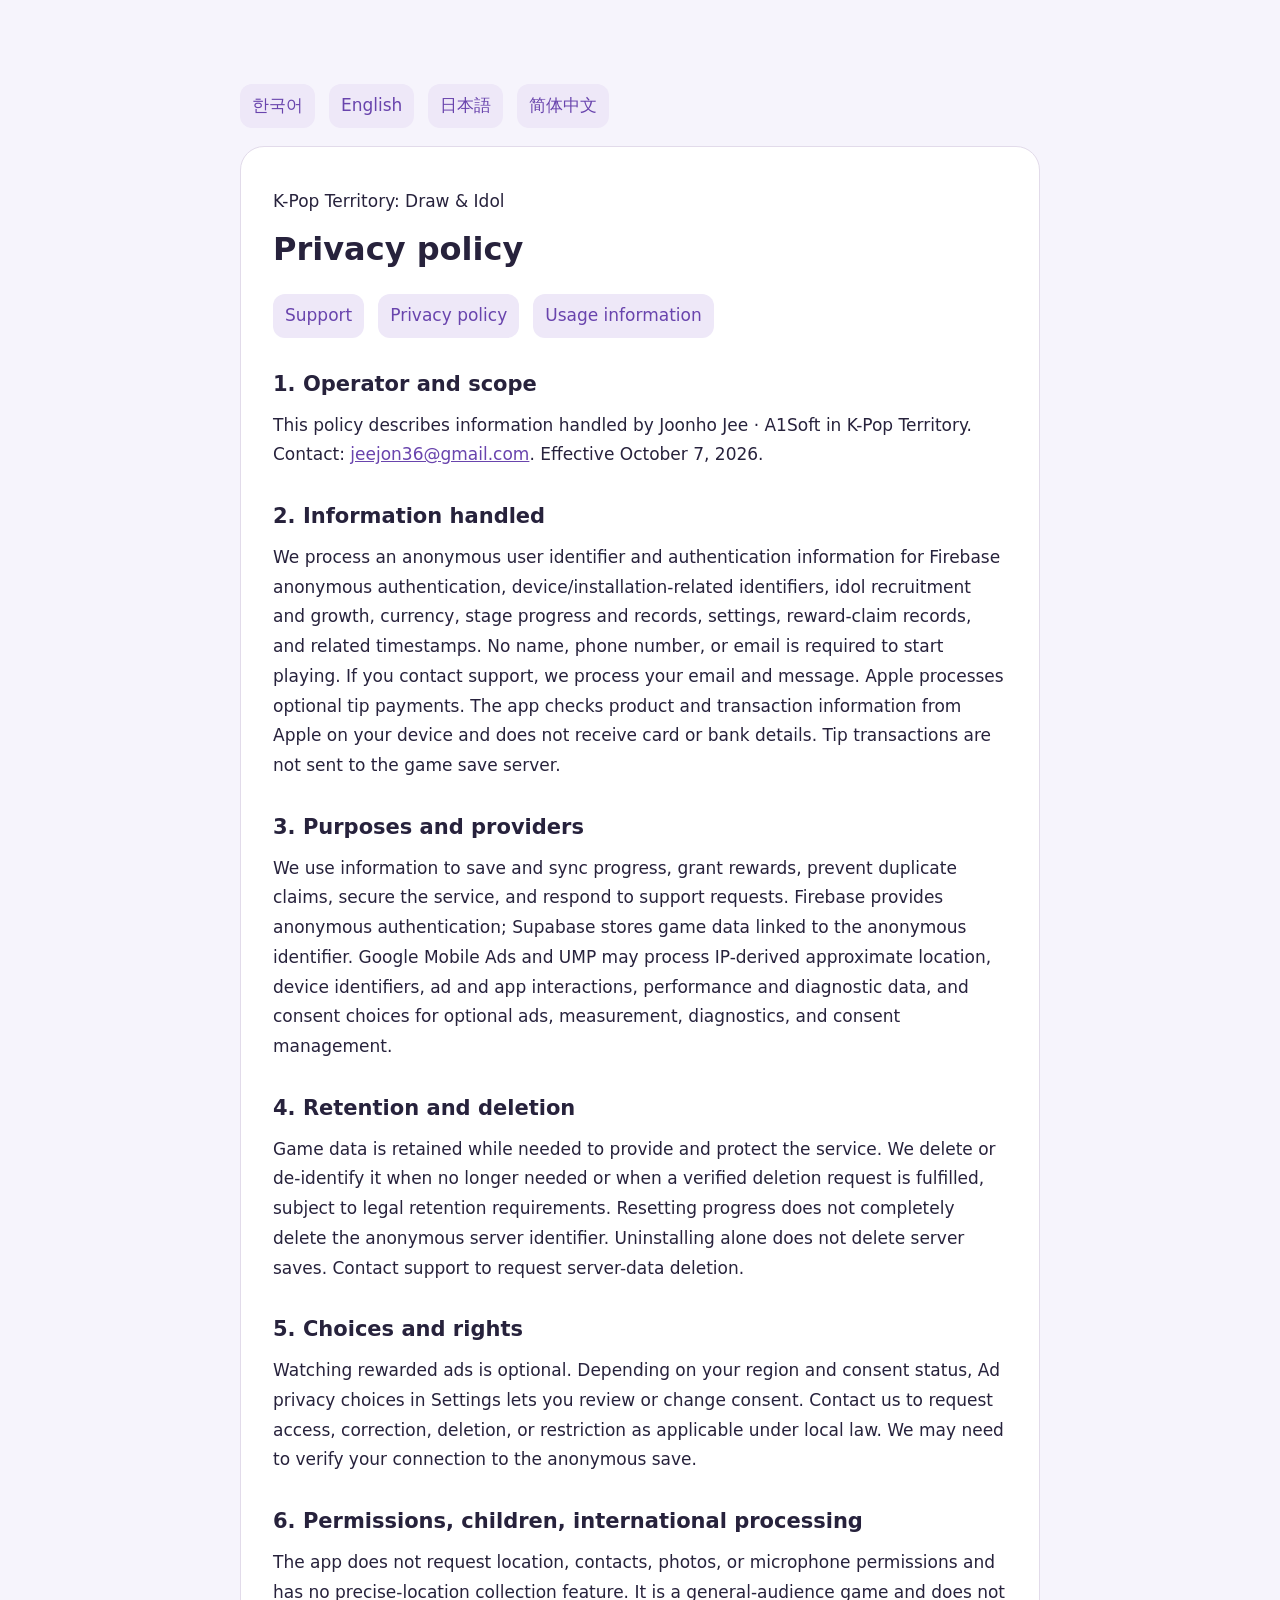
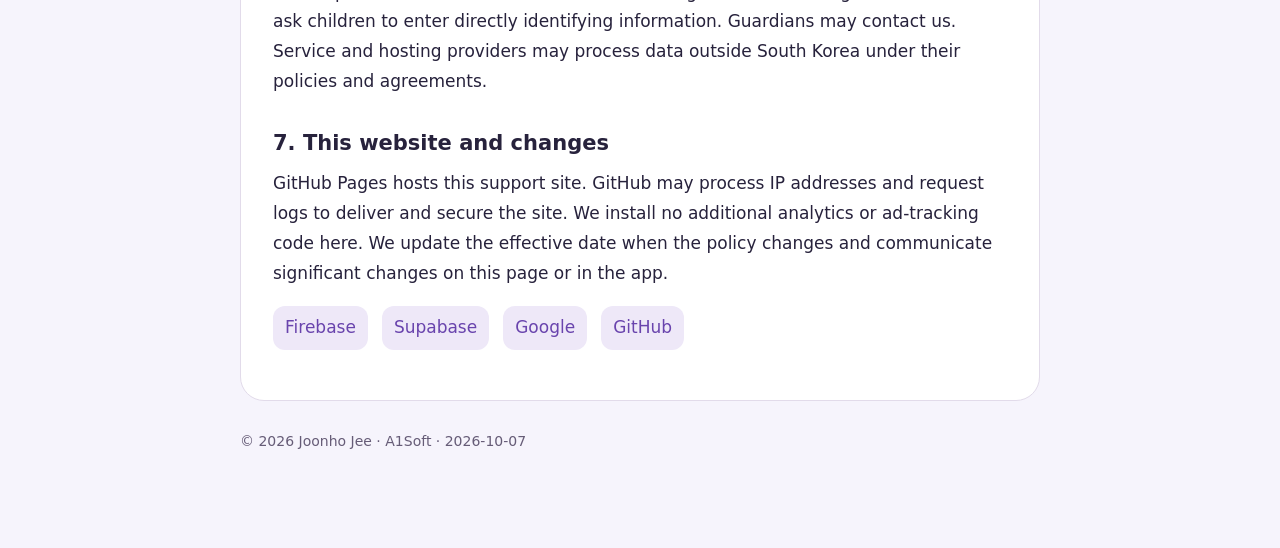
==== privacy/index.html @ c75bd41d "Document optional iOS developer tips and Apple transaction handling" ====
<!doctype html><html lang="en"><meta charset="utf-8"><meta name="viewport" content="width=device-width,initial-scale=1"><title>K-Pop Territory · privacy</title><link rel="stylesheet" href="../style.css"><body><main><nav aria-label="Language"><a href="?lang=ko">한국어</a><a href="?lang=en">English</a><a href="?lang=ja">日本語</a><a href="?lang=zh-CN">简体中文</a></nav><article><div lang="ko" data-lang="ko"><p>케이팝 땅따먹기</p><h1>개인정보처리방침</h1><nav><a href="../?lang=ko">고객지원</a><a href="../privacy/?lang=ko">개인정보처리방침</a><a href="../terms/?lang=ko">이용 안내</a></nav><section><h2>1. 운영자와 적용 범위</h2><p>본 방침은 지준호(Joonho Jee) · A1Soft가 케이팝 땅따먹기에서 처리하는 정보를 설명합니다. 문의: <a href="mailto:jeejon36@gmail.com">jeejon36@gmail.com</a>. 시행일: 2026년 10월 7일.</p></section><section><h2>2. 처리하는 정보</h2><p>Firebase 익명 인증에 사용하는 익명 사용자 식별자와 인증 정보, 기기/설치에 연결된 식별자, 아이돌 영입·성장, 재화, 스테이지 진행·기록, 설정, 광고 보상 지급 기록과 관련 시각을 처리합니다. 게임 시작을 위해 이름, 전화번호, 이메일 입력을 요구하지 않습니다. 문의 시에는 이용자가 보낸 이메일과 문의 내용을 처리합니다. 선택적 후원 결제는 Apple이 처리합니다. 앱은 Apple이 제공한 상품 및 거래 정보를 기기에서 확인하며, 카드나 은행 계좌 정보는 받지 않습니다. 후원 거래를 게임 저장 서버로 전송하지 않습니다.</p></section><section><h2>3. 목적과 외부 서비스</h2><p>게임 진행 저장·동기화, 보상 지급과 중복 지급 방지, 서비스 보안, 문의 대응에 사용합니다. Firebase는 익명 인증을, Supabase는 익명 식별자에 연결된 게임 데이터 저장을 제공합니다. Google Mobile Ads와 UMP는 선택형 광고, 광고 성과 측정, 오류 진단 및 동의 관리를 위해 IP 기반 대략적 위치, 기기 식별자, 광고·앱 상호작용, 성능·진단 정보와 동의 선택을 처리할 수 있습니다.</p></section><section><h2>4. 보관과 삭제</h2><p>게임 데이터는 서비스 제공과 보안에 필요한 기간 보관하며, 더 이상 필요하지 않거나 유효한 삭제 요청을 처리한 경우 삭제 또는 비식별화합니다. 법령상 보관 의무가 있는 경우 해당 기간 보관합니다. 초기화는 진행도를 처음 상태로 바꾸는 기능이며 익명 서버 식별자의 완전 삭제가 아닙니다. 앱 삭제만으로 서버 저장이 삭제되지 않으므로 서버 데이터 삭제는 문의 이메일로 요청해 주세요.</p></section><section><h2>5. 선택과 권리</h2><p>보상형 광고 시청은 선택 사항입니다. 지역과 동의 상태에 따라 설정의 광고 개인정보 선택에서 동의를 확인하거나 변경할 수 있습니다. 관련 법률에 따른 열람, 정정, 삭제 및 처리 제한 요청은 이메일로 접수합니다. 익명 저장과 요청자의 관계 확인이 필요할 수 있습니다.</p></section><section><h2>6. 권한·아동·국외 처리</h2><p>앱은 위치, 연락처, 사진, 마이크 권한을 요청하지 않습니다. 정밀 위치를 수집하는 기능은 없습니다. 일반 이용자를 위한 게임이며 아동에게 직접 식별 정보를 입력하도록 요구하지 않습니다. 보호자는 관련 문의를 보낼 수 있습니다. 외부 서비스와 호스팅 제공자는 한국 외 국가에서 데이터를 처리할 수 있으며 각 서비스의 정책과 계약에 따라 처리합니다.</p></section><section><h2>7. 이 웹사이트와 변경</h2><p>지원 페이지는 GitHub Pages에서 제공됩니다. GitHub는 페이지 제공과 보안을 위해 IP 주소와 요청 로그를 처리할 수 있습니다. 이 사이트에는 별도 분석 도구나 광고 추적 코드를 설치하지 않습니다. 방침 변경 시 시행일을 갱신하고 중요한 변경을 이 페이지나 앱에서 안내합니다.</p></section></div><div lang="en" data-lang="en"><p>K-Pop Territory: Draw &amp; Idol</p><h1>Privacy policy</h1><nav><a href="../?lang=en">Support</a><a href="../privacy/?lang=en">Privacy policy</a><a href="../terms/?lang=en">Usage information</a></nav><section><h2>1. Operator and scope</h2><p>This policy describes information handled by Joonho Jee · A1Soft in K-Pop Territory. Contact: <a href="mailto:jeejon36@gmail.com">jeejon36@gmail.com</a>. Effective October 7, 2026.</p></section><section><h2>2. Information handled</h2><p>We process an anonymous user identifier and authentication information for Firebase anonymous authentication, device/installation-related identifiers, idol recruitment and growth, currency, stage progress and records, settings, reward-claim records, and related timestamps. No name, phone number, or email is required to start playing. If you contact support, we process your email and message. Apple processes optional tip payments. The app checks product and transaction information from Apple on your device and does not receive card or bank details. Tip transactions are not sent to the game save server.</p></section><section><h2>3. Purposes and providers</h2><p>We use information to save and sync progress, grant rewards, prevent duplicate claims, secure the service, and respond to support requests. Firebase provides anonymous authentication; Supabase stores game data linked to the anonymous identifier. Google Mobile Ads and UMP may process IP-derived approximate location, device identifiers, ad and app interactions, performance and diagnostic data, and consent choices for optional ads, measurement, diagnostics, and consent management.</p></section><section><h2>4. Retention and deletion</h2><p>Game data is retained while needed to provide and protect the service. We delete or de-identify it when no longer needed or when a verified deletion request is fulfilled, subject to legal retention requirements. Resetting progress does not completely delete the anonymous server identifier. Uninstalling alone does not delete server saves. Contact support to request server-data deletion.</p></section><section><h2>5. Choices and rights</h2><p>Watching rewarded ads is optional. Depending on your region and consent status, Ad privacy choices in Settings lets you review or change consent. Contact us to request access, correction, deletion, or restriction as applicable under local law. We may need to verify your connection to the anonymous save.</p></section><section><h2>6. Permissions, children, international processing</h2><p>The app does not request location, contacts, photos, or microphone permissions and has no precise-location collection feature. It is a general-audience game and does not ask children to enter directly identifying information. Guardians may contact us. Service and hosting providers may process data outside South Korea under their policies and agreements.</p></section><section><h2>7. This website and changes</h2><p>GitHub Pages hosts this support site. GitHub may process IP addresses and request logs to deliver and secure the site. We install no additional analytics or ad-tracking code here. We update the effective date when the policy changes and communicate significant changes on this page or in the app.</p></section></div><div lang="ja" data-lang="ja"><p>K-POP 陣取りステージ：アイドル編</p><h1>プライバシーポリシー</h1><nav><a href="../?lang=ja">サポート</a><a href="../privacy/?lang=ja">プライバシーポリシー</a><a href="../terms/?lang=ja">利用案内</a></nav><section><h2>1. 運営者と適用範囲</h2><p>本方針は Joonho Jee · A1Soft による K-POP 陣取りステージの情報の取り扱いを説明します。連絡先：<a href="mailto:jeejon36@gmail.com">jeejon36@gmail.com</a>。施行日：2026年10月7日。</p></section><section><h2>2. 取り扱う情報</h2><p>Firebase匿名認証のユーザー識別子と認証情報、端末・インストールに関連する識別子、アイドルの加入・育成、通貨、ステージの進行と記録、設定、報酬の付与記録と関連日時を取り扱います。ゲーム開始時に氏名、電話番号、メールの入力は不要です。お問い合わせ時はメールと内容を取り扱います。 任意の応援決済はAppleが処理します。アプリはAppleの商品・取引情報を端末上で確認しますが、カードや銀行口座情報は受け取りません。応援の取引をゲーム保存サーバーへ送信しません。</p></section><section><h2>3. 目的と外部サービス</h2><p>進行状況の保存・同期、報酬付与と重複防止、安全な運営、お問い合わせ対応に使用します。Firebaseは匿名認証、Supabaseは匿名識別子に紐づくゲームデータの保存を提供します。Google Mobile AdsとUMPは任意広告、効果測定、診断、同意管理のため、IPに基づくおおよその位置、端末識別子、広告・アプリ操作、性能・診断情報、同意の選択を取り扱う場合があります。</p></section><section><h2>4. 保管と削除</h2><p>サービス提供と保護に必要な期間保管し、不要になった場合や確認済みの削除依頼に対応した場合は削除または匿名化します。法定の保管義務がある場合はその期間保管します。初期化は匿名サーバー識別子の完全削除ではありません。アプリ削除だけではサーバーデータは削除されないため、削除はメールでご依頼ください。</p></section><section><h2>5. 選択と権利</h2><p>広告の視聴は任意です。地域と同意状況に応じ、設定の広告プライバシー項目で同意を確認・変更できます。適用法令に基づく開示、訂正、削除、処理制限はメールでご相談ください。匿名保存データとの関係確認が必要になる場合があります。</p></section><section><h2>6. 権限・児童・国外処理</h2><p>位置情報、連絡先、写真、マイクの権限を要求せず、精密な位置の収集機能もありません。一般利用者向けのゲームで、児童に直接識別情報の入力を求めません。保護者からもお問い合わせいただけます。外部サービス・ホスティング事業者は各方針と契約に従い韓国外で情報を処理する場合があります。</p></section><section><h2>7. このサイトと変更</h2><p>本サイトはGitHub Pagesで提供します。GitHubは配信と安全確保のためIPアドレスやリクエストログを処理する場合があります。本サイトに独自の分析や広告追跡コードは設置しません。変更時は施行日を更新し、重要な変更を本ページまたはアプリで案内します。</p></section></div><div lang="zh-CN" data-lang="zh-CN"><p>K-POP 圈地舞台</p><h1>隐私政策</h1><nav><a href="../?lang=zh-CN">客户支持</a><a href="../privacy/?lang=zh-CN">隐私政策</a><a href="../terms/?lang=zh-CN">使用说明</a></nav><section><h2>1. 运营者与范围</h2><p>本政策说明 Joonho Jee · A1Soft 在 K-POP 圈地舞台中如何处理信息。联系：<a href="mailto:jeejon36@gmail.com">jeejon36@gmail.com</a>。生效日期：2026年10月7日。</p></section><section><h2>2. 处理的信息</h2><p>我们处理Firebase匿名认证所需的匿名用户标识符与认证信息、设备或安装相关标识符、偶像招募与培养、货币、关卡进度与记录、设置、奖励记录及相关时间。开始游戏无需输入姓名、电话号码或邮箱。联系支持时，我们处理您发送的邮箱和咨询内容。 自愿支持的付款由Apple处理。应用在设备上检查Apple提供的商品和交易信息，不会获取银行卡或银行账户信息，也不会将支持交易发送到游戏存档服务器。</p></section><section><h2>3. 目的与服务提供商</h2><p>信息用于存档与同步、发放奖励、防止重复领取、保障服务安全及回复咨询。Firebase提供匿名认证，Supabase保存关联匿名标识符的游戏数据。Google Mobile Ads和UMP可能为可选广告、效果衡量、诊断及同意管理，处理基于IP的大致位置、设备标识符、广告和应用交互、性能和诊断数据以及同意选择。</p></section><section><h2>4. 保留与删除</h2><p>数据在提供和保护服务所需期间保留；不再需要或完成经验证的删除请求后，会删除或去标识化。法律要求保留时按规定期限处理。重置进度不等于彻底删除匿名服务器标识符。仅卸载应用不会删除服务器存档，如需删除请联系支持邮箱。</p></section><section><h2>5. 选择与权利</h2><p>观看激励广告是自愿的。根据地区及同意状态，可在设置中的广告隐私选项查看或更改同意。您可依适用法律通过邮件请求访问、更正、删除或限制处理。我们可能需要验证您与匿名存档的关系。</p></section><section><h2>6. 权限、儿童与跨境处理</h2><p>应用不请求位置、联系人、照片或麦克风权限，也没有精确位置收集功能。本游戏面向普通用户，不要求儿童输入直接身份信息。监护人可联系我们。外部服务和托管提供商可能依据各自政策及协议在韩国境外处理数据。</p></section><section><h2>7. 本网站与政策变更</h2><p>本支持网站由GitHub Pages托管。GitHub可能为提供页面及保障安全处理IP地址与请求日志。本站未添加额外分析工具或广告追踪代码。政策变更时会更新生效日期，并通过本页或应用通知重大变更。</p></section></div><nav><a href="https://firebase.google.com/support/privacy">Firebase</a><a href="https://supabase.com/privacy">Supabase</a><a href="https://policies.google.com/privacy">Google</a><a href="https://docs.github.com/en/site-policy/privacy-policies/github-general-privacy-statement">GitHub</a></nav></article><footer>© 2026 Joonho Jee · A1Soft · 2026-10-07</footer></main><script>const languages=['ko','en','ja','zh-CN'];let l=new URLSearchParams(location.search).get('lang');if(!languages.includes(l)){const n=navigator.language;l=n.startsWith('ko')?'ko':n.startsWith('ja')?'ja':n.startsWith('zh')?'zh-CN':'en'}document.documentElement.lang=l;document.querySelectorAll('[data-lang]').forEach(e=>e.hidden=e.dataset.lang!==l);document.title=document.querySelector('[data-lang="'+l+'"] h1').textContent+' · K-Pop Territory';</script></body></html>
---- style.css ----
*{box-sizing:border-box}body{margin:0;background:#f6f4fc;color:#27223c;font:17px/1.75 system-ui,sans-serif}main{max-width:860px;margin:36px auto;padding:30px}article{background:white;border:1px solid #e2dbea;border-radius:24px;padding:32px}h1{font-size:32px;line-height:1.3;margin:12px 0 24px}h2{font-size:21px;margin:28px 0 8px}p{margin:8px 0;overflow-wrap:anywhere}a{color:#6944ad}nav{display:flex;flex-wrap:wrap;gap:14px;margin:18px 0}nav a{padding:7px 12px;border-radius:12px;background:#eee8f8;text-decoration:none}footer{margin:28px 0;color:#665c77;font-size:14px}[hidden]{display:none!important}@media(max-width:550px){main{margin:0;padding:14px}article{padding:23px}h1{font-size:27px}}
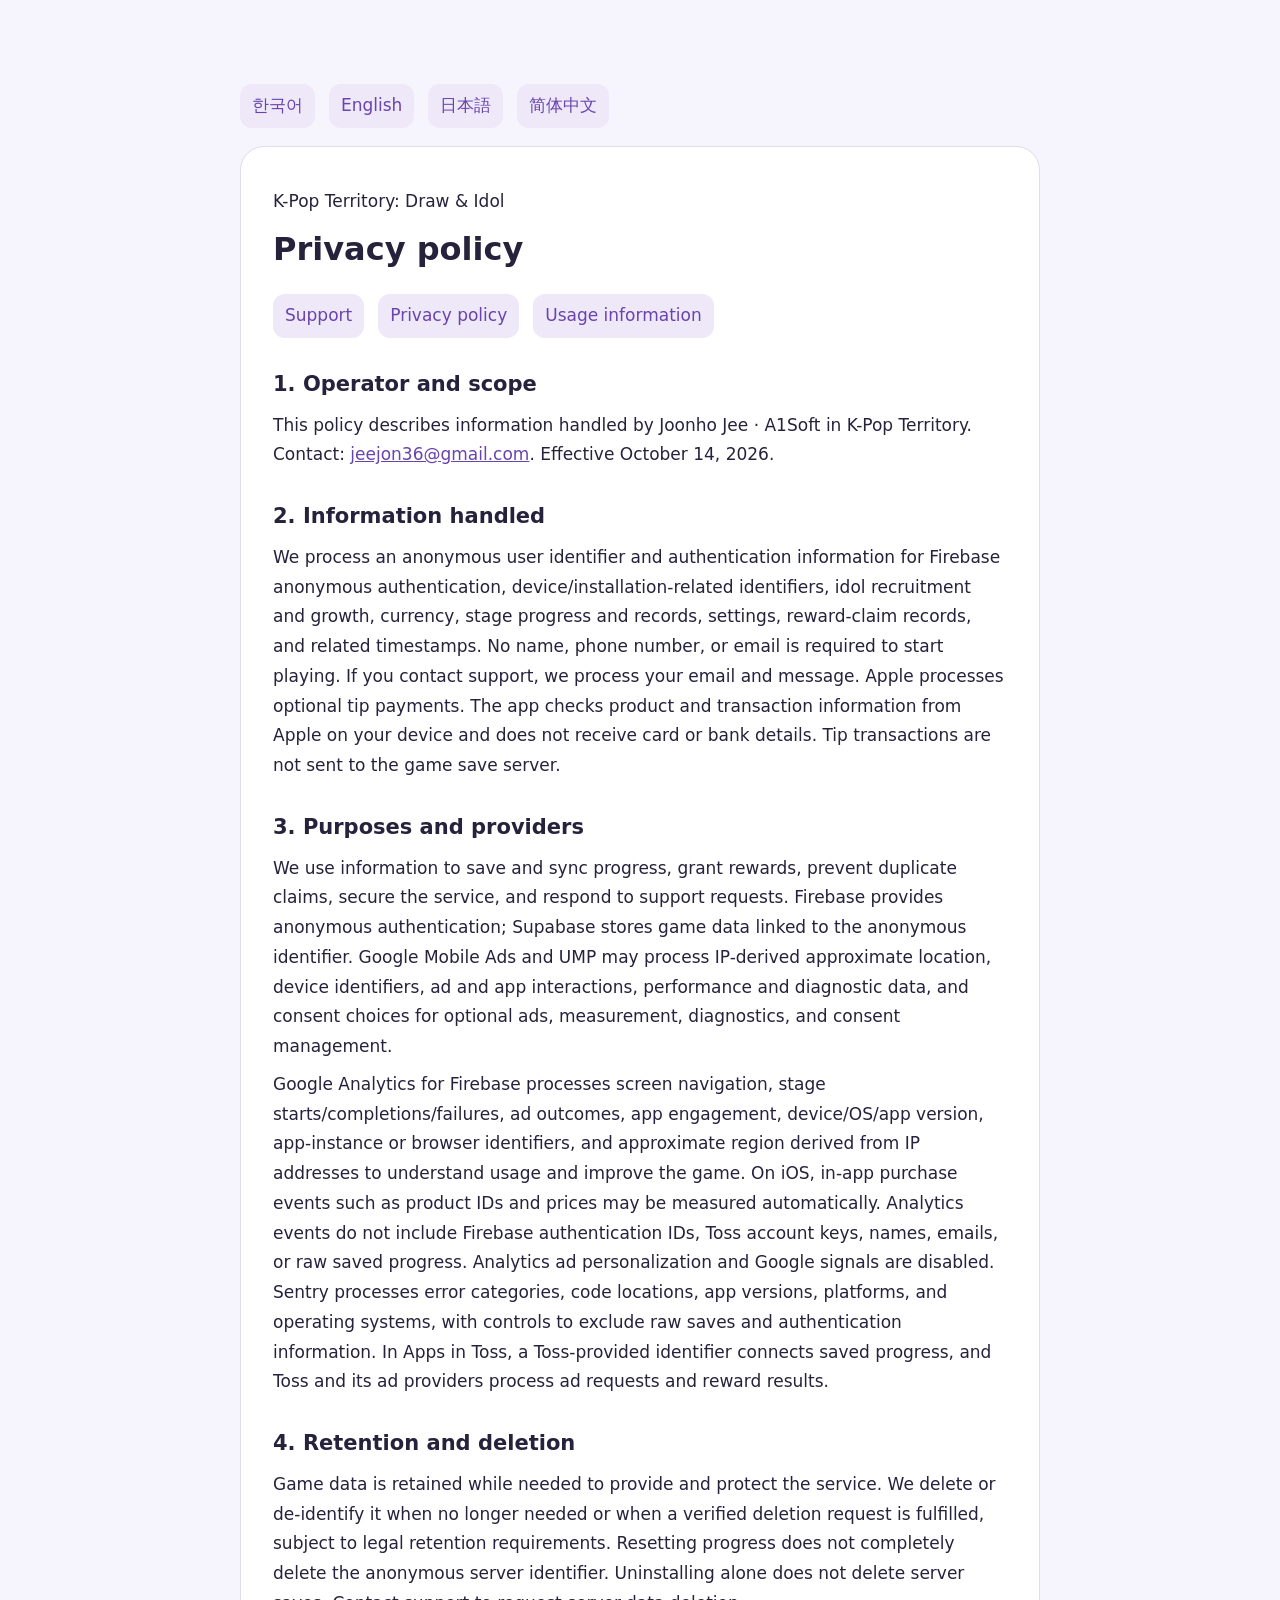
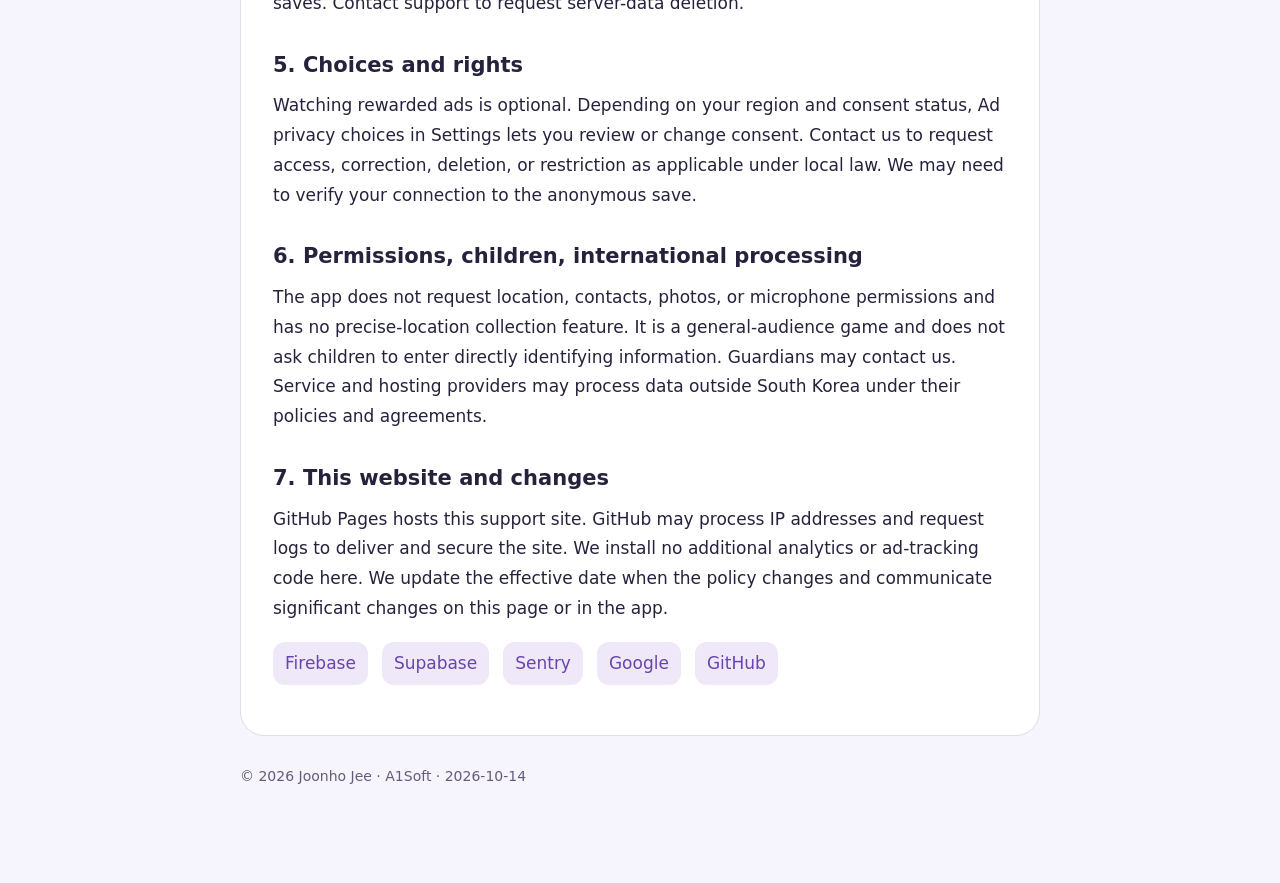
==== commit 010af9bd: "Disclose Firebase Analytics and platform diagnostics" ====
--- a/privacy/index.html
+++ b/privacy/index.html
@@ -1 +1 @@
-<!doctype html><html lang="en"><meta charset="utf-8"><meta name="viewport" content="width=device-width,initial-scale=1"><title>K-Pop Territory · privacy</title><link rel="stylesheet" href="../style.css"><body><main><nav aria-label="Language"><a href="?lang=ko">한국어</a><a href="?lang=en">English</a><a href="?lang=ja">日本語</a><a href="?lang=zh-CN">简体中文</a></nav><article><div lang="ko" data-lang="ko"><p>케이팝 땅따먹기</p><h1>개인정보처리방침</h1><nav><a href="../?lang=ko">고객지원</a><a href="../privacy/?lang=ko">개인정보처리방침</a><a href="../terms/?lang=ko">이용 안내</a></nav><section><h2>1. 운영자와 적용 범위</h2><p>본 방침은 지준호(Joonho Jee) · A1Soft가 케이팝 땅따먹기에서 처리하는 정보를 설명합니다. 문의: <a href="mailto:jeejon36@gmail.com">jeejon36@gmail.com</a>. 시행일: 2026년 10월 7일.</p></section><section><h2>2. 처리하는 정보</h2><p>Firebase 익명 인증에 사용하는 익명 사용자 식별자와 인증 정보, 기기/설치에 연결된 식별자, 아이돌 영입·성장, 재화, 스테이지 진행·기록, 설정, 광고 보상 지급 기록과 관련 시각을 처리합니다. 게임 시작을 위해 이름, 전화번호, 이메일 입력을 요구하지 않습니다. 문의 시에는 이용자가 보낸 이메일과 문의 내용을 처리합니다. 선택적 후원 결제는 Apple이 처리합니다. 앱은 Apple이 제공한 상품 및 거래 정보를 기기에서 확인하며, 카드나 은행 계좌 정보는 받지 않습니다. 후원 거래를 게임 저장 서버로 전송하지 않습니다.</p></section><section><h2>3. 목적과 외부 서비스</h2><p>게임 진행 저장·동기화, 보상 지급과 중복 지급 방지, 서비스 보안, 문의 대응에 사용합니다. Firebase는 익명 인증을, Supabase는 익명 식별자에 연결된 게임 데이터 저장을 제공합니다. Google Mobile Ads와 UMP는 선택형 광고, 광고 성과 측정, 오류 진단 및 동의 관리를 위해 IP 기반 대략적 위치, 기기 식별자, 광고·앱 상호작용, 성능·진단 정보와 동의 선택을 처리할 수 있습니다.</p></section><section><h2>4. 보관과 삭제</h2><p>게임 데이터는 서비스 제공과 보안에 필요한 기간 보관하며, 더 이상 필요하지 않거나 유효한 삭제 요청을 처리한 경우 삭제 또는 비식별화합니다. 법령상 보관 의무가 있는 경우 해당 기간 보관합니다. 초기화는 진행도를 처음 상태로 바꾸는 기능이며 익명 서버 식별자의 완전 삭제가 아닙니다. 앱 삭제만으로 서버 저장이 삭제되지 않으므로 서버 데이터 삭제는 문의 이메일로 요청해 주세요.</p></section><section><h2>5. 선택과 권리</h2><p>보상형 광고 시청은 선택 사항입니다. 지역과 동의 상태에 따라 설정의 광고 개인정보 선택에서 동의를 확인하거나 변경할 수 있습니다. 관련 법률에 따른 열람, 정정, 삭제 및 처리 제한 요청은 이메일로 접수합니다. 익명 저장과 요청자의 관계 확인이 필요할 수 있습니다.</p></section><section><h2>6. 권한·아동·국외 처리</h2><p>앱은 위치, 연락처, 사진, 마이크 권한을 요청하지 않습니다. 정밀 위치를 수집하는 기능은 없습니다. 일반 이용자를 위한 게임이며 아동에게 직접 식별 정보를 입력하도록 요구하지 않습니다. 보호자는 관련 문의를 보낼 수 있습니다. 외부 서비스와 호스팅 제공자는 한국 외 국가에서 데이터를 처리할 수 있으며 각 서비스의 정책과 계약에 따라 처리합니다.</p></section><section><h2>7. 이 웹사이트와 변경</h2><p>지원 페이지는 GitHub Pages에서 제공됩니다. GitHub는 페이지 제공과 보안을 위해 IP 주소와 요청 로그를 처리할 수 있습니다. 이 사이트에는 별도 분석 도구나 광고 추적 코드를 설치하지 않습니다. 방침 변경 시 시행일을 갱신하고 중요한 변경을 이 페이지나 앱에서 안내합니다.</p></section></div><div lang="en" data-lang="en"><p>K-Pop Territory: Draw &amp; Idol</p><h1>Privacy policy</h1><nav><a href="../?lang=en">Support</a><a href="../privacy/?lang=en">Privacy policy</a><a href="../terms/?lang=en">Usage information</a></nav><section><h2>1. Operator and scope</h2><p>This policy describes information handled by Joonho Jee · A1Soft in K-Pop Territory. Contact: <a href="mailto:jeejon36@gmail.com">jeejon36@gmail.com</a>. Effective October 7, 2026.</p></section><section><h2>2. Information handled</h2><p>We process an anonymous user identifier and authentication information for Firebase anonymous authentication, device/installation-related identifiers, idol recruitment and growth, currency, stage progress and records, settings, reward-claim records, and related timestamps. No name, phone number, or email is required to start playing. If you contact support, we process your email and message. Apple processes optional tip payments. The app checks product and transaction information from Apple on your device and does not receive card or bank details. Tip transactions are not sent to the game save server.</p></section><section><h2>3. Purposes and providers</h2><p>We use information to save and sync progress, grant rewards, prevent duplicate claims, secure the service, and respond to support requests. Firebase provides anonymous authentication; Supabase stores game data linked to the anonymous identifier. Google Mobile Ads and UMP may process IP-derived approximate location, device identifiers, ad and app interactions, performance and diagnostic data, and consent choices for optional ads, measurement, diagnostics, and consent management.</p></section><section><h2>4. Retention and deletion</h2><p>Game data is retained while needed to provide and protect the service. We delete or de-identify it when no longer needed or when a verified deletion request is fulfilled, subject to legal retention requirements. Resetting progress does not completely delete the anonymous server identifier. Uninstalling alone does not delete server saves. Contact support to request server-data deletion.</p></section><section><h2>5. Choices and rights</h2><p>Watching rewarded ads is optional. Depending on your region and consent status, Ad privacy choices in Settings lets you review or change consent. Contact us to request access, correction, deletion, or restriction as applicable under local law. We may need to verify your connection to the anonymous save.</p></section><section><h2>6. Permissions, children, international processing</h2><p>The app does not request location, contacts, photos, or microphone permissions and has no precise-location collection feature. It is a general-audience game and does not ask children to enter directly identifying information. Guardians may contact us. Service and hosting providers may process data outside South Korea under their policies and agreements.</p></section><section><h2>7. This website and changes</h2><p>GitHub Pages hosts this support site. GitHub may process IP addresses and request logs to deliver and secure the site. We install no additional analytics or ad-tracking code here. We update the effective date when the policy changes and communicate significant changes on this page or in the app.</p></section></div><div lang="ja" data-lang="ja"><p>K-POP 陣取りステージ：アイドル編</p><h1>プライバシーポリシー</h1><nav><a href="../?lang=ja">サポート</a><a href="../privacy/?lang=ja">プライバシーポリシー</a><a href="../terms/?lang=ja">利用案内</a></nav><section><h2>1. 運営者と適用範囲</h2><p>本方針は Joonho Jee · A1Soft による K-POP 陣取りステージの情報の取り扱いを説明します。連絡先：<a href="mailto:jeejon36@gmail.com">jeejon36@gmail.com</a>。施行日：2026年10月7日。</p></section><section><h2>2. 取り扱う情報</h2><p>Firebase匿名認証のユーザー識別子と認証情報、端末・インストールに関連する識別子、アイドルの加入・育成、通貨、ステージの進行と記録、設定、報酬の付与記録と関連日時を取り扱います。ゲーム開始時に氏名、電話番号、メールの入力は不要です。お問い合わせ時はメールと内容を取り扱います。 任意の応援決済はAppleが処理します。アプリはAppleの商品・取引情報を端末上で確認しますが、カードや銀行口座情報は受け取りません。応援の取引をゲーム保存サーバーへ送信しません。</p></section><section><h2>3. 目的と外部サービス</h2><p>進行状況の保存・同期、報酬付与と重複防止、安全な運営、お問い合わせ対応に使用します。Firebaseは匿名認証、Supabaseは匿名識別子に紐づくゲームデータの保存を提供します。Google Mobile AdsとUMPは任意広告、効果測定、診断、同意管理のため、IPに基づくおおよその位置、端末識別子、広告・アプリ操作、性能・診断情報、同意の選択を取り扱う場合があります。</p></section><section><h2>4. 保管と削除</h2><p>サービス提供と保護に必要な期間保管し、不要になった場合や確認済みの削除依頼に対応した場合は削除または匿名化します。法定の保管義務がある場合はその期間保管します。初期化は匿名サーバー識別子の完全削除ではありません。アプリ削除だけではサーバーデータは削除されないため、削除はメールでご依頼ください。</p></section><section><h2>5. 選択と権利</h2><p>広告の視聴は任意です。地域と同意状況に応じ、設定の広告プライバシー項目で同意を確認・変更できます。適用法令に基づく開示、訂正、削除、処理制限はメールでご相談ください。匿名保存データとの関係確認が必要になる場合があります。</p></section><section><h2>6. 権限・児童・国外処理</h2><p>位置情報、連絡先、写真、マイクの権限を要求せず、精密な位置の収集機能もありません。一般利用者向けのゲームで、児童に直接識別情報の入力を求めません。保護者からもお問い合わせいただけます。外部サービス・ホスティング事業者は各方針と契約に従い韓国外で情報を処理する場合があります。</p></section><section><h2>7. このサイトと変更</h2><p>本サイトはGitHub Pagesで提供します。GitHubは配信と安全確保のためIPアドレスやリクエストログを処理する場合があります。本サイトに独自の分析や広告追跡コードは設置しません。変更時は施行日を更新し、重要な変更を本ページまたはアプリで案内します。</p></section></div><div lang="zh-CN" data-lang="zh-CN"><p>K-POP 圈地舞台</p><h1>隐私政策</h1><nav><a href="../?lang=zh-CN">客户支持</a><a href="../privacy/?lang=zh-CN">隐私政策</a><a href="../terms/?lang=zh-CN">使用说明</a></nav><section><h2>1. 运营者与范围</h2><p>本政策说明 Joonho Jee · A1Soft 在 K-POP 圈地舞台中如何处理信息。联系：<a href="mailto:jeejon36@gmail.com">jeejon36@gmail.com</a>。生效日期：2026年10月7日。</p></section><section><h2>2. 处理的信息</h2><p>我们处理Firebase匿名认证所需的匿名用户标识符与认证信息、设备或安装相关标识符、偶像招募与培养、货币、关卡进度与记录、设置、奖励记录及相关时间。开始游戏无需输入姓名、电话号码或邮箱。联系支持时，我们处理您发送的邮箱和咨询内容。 自愿支持的付款由Apple处理。应用在设备上检查Apple提供的商品和交易信息，不会获取银行卡或银行账户信息，也不会将支持交易发送到游戏存档服务器。</p></section><section><h2>3. 目的与服务提供商</h2><p>信息用于存档与同步、发放奖励、防止重复领取、保障服务安全及回复咨询。Firebase提供匿名认证，Supabase保存关联匿名标识符的游戏数据。Google Mobile Ads和UMP可能为可选广告、效果衡量、诊断及同意管理，处理基于IP的大致位置、设备标识符、广告和应用交互、性能和诊断数据以及同意选择。</p></section><section><h2>4. 保留与删除</h2><p>数据在提供和保护服务所需期间保留；不再需要或完成经验证的删除请求后，会删除或去标识化。法律要求保留时按规定期限处理。重置进度不等于彻底删除匿名服务器标识符。仅卸载应用不会删除服务器存档，如需删除请联系支持邮箱。</p></section><section><h2>5. 选择与权利</h2><p>观看激励广告是自愿的。根据地区及同意状态，可在设置中的广告隐私选项查看或更改同意。您可依适用法律通过邮件请求访问、更正、删除或限制处理。我们可能需要验证您与匿名存档的关系。</p></section><section><h2>6. 权限、儿童与跨境处理</h2><p>应用不请求位置、联系人、照片或麦克风权限，也没有精确位置收集功能。本游戏面向普通用户，不要求儿童输入直接身份信息。监护人可联系我们。外部服务和托管提供商可能依据各自政策及协议在韩国境外处理数据。</p></section><section><h2>7. 本网站与政策变更</h2><p>本支持网站由GitHub Pages托管。GitHub可能为提供页面及保障安全处理IP地址与请求日志。本站未添加额外分析工具或广告追踪代码。政策变更时会更新生效日期，并通过本页或应用通知重大变更。</p></section></div><nav><a href="https://firebase.google.com/support/privacy">Firebase</a><a href="https://supabase.com/privacy">Supabase</a><a href="https://policies.google.com/privacy">Google</a><a href="https://docs.github.com/en/site-policy/privacy-policies/github-general-privacy-statement">GitHub</a></nav></article><footer>© 2026 Joonho Jee · A1Soft · 2026-10-07</footer></main><script>const languages=['ko','en','ja','zh-CN'];let l=new URLSearchParams(location.search).get('lang');if(!languages.includes(l)){const n=navigator.language;l=n.startsWith('ko')?'ko':n.startsWith('ja')?'ja':n.startsWith('zh')?'zh-CN':'en'}document.documentElement.lang=l;document.querySelectorAll('[data-lang]').forEach(e=>e.hidden=e.dataset.lang!==l);document.title=document.querySelector('[data-lang="'+l+'"] h1').textContent+' · K-Pop Territory';</script></body></html>+<!doctype html><html lang="en"><meta charset="utf-8"><meta name="viewport" content="width=device-width,initial-scale=1"><title>K-Pop Territory · privacy</title><link rel="stylesheet" href="../style.css"><body><main><nav aria-label="Language"><a href="?lang=ko">한국어</a><a href="?lang=en">English</a><a href="?lang=ja">日本語</a><a href="?lang=zh-CN">简体中文</a></nav><article><div lang="ko" data-lang="ko"><p>케이팝 땅따먹기</p><h1>개인정보처리방침</h1><nav><a href="../?lang=ko">고객지원</a><a href="../privacy/?lang=ko">개인정보처리방침</a><a href="../terms/?lang=ko">이용 안내</a></nav><section><h2>1. 운영자와 적용 범위</h2><p>본 방침은 지준호(Joonho Jee) · A1Soft가 케이팝 땅따먹기에서 처리하는 정보를 설명합니다. 문의: <a href="mailto:jeejon36@gmail.com">jeejon36@gmail.com</a>. 시행일: 2026년 10월 14일.</p></section><section><h2>2. 처리하는 정보</h2><p>Firebase 익명 인증에 사용하는 익명 사용자 식별자와 인증 정보, 기기/설치에 연결된 식별자, 아이돌 영입·성장, 재화, 스테이지 진행·기록, 설정, 광고 보상 지급 기록과 관련 시각을 처리합니다. 게임 시작을 위해 이름, 전화번호, 이메일 입력을 요구하지 않습니다. 문의 시에는 이용자가 보낸 이메일과 문의 내용을 처리합니다. 선택적 후원 결제는 Apple이 처리합니다. 앱은 Apple이 제공한 상품 및 거래 정보를 기기에서 확인하며, 카드나 은행 계좌 정보는 받지 않습니다. 후원 거래를 게임 저장 서버로 전송하지 않습니다.</p></section><section><h2>3. 목적과 외부 서비스</h2><p>게임 진행 저장·동기화, 보상 지급과 중복 지급 방지, 서비스 보안, 문의 대응에 사용합니다. Firebase는 익명 인증을, Supabase는 익명 식별자에 연결된 게임 데이터 저장을 제공합니다. Google Mobile Ads와 UMP는 선택형 광고, 광고 성과 측정, 오류 진단 및 동의 관리를 위해 IP 기반 대략적 위치, 기기 식별자, 광고·앱 상호작용, 성능·진단 정보와 동의 선택을 처리할 수 있습니다.</p><p>Google Analytics for Firebase는 이용 흐름과 게임 개선을 위해 화면 이동, 스테이지 시작·완료·실패, 광고 결과, 앱 사용 시간, 기기·운영체제·앱 버전, 앱 인스턴스 또는 브라우저 식별자 및 IP에서 파생된 대략적 지역을 처리합니다. iOS에서는 상품 ID·가격 등 인앱 구매 이벤트가 자동 측정될 수 있습니다. 분석 이벤트에 Firebase 인증 ID, 토스 계정 키, 이름·이메일 또는 저장 데이터 원문을 포함하지 않습니다. 분석의 광고 개인화와 Google 신호는 사용하지 않습니다. Sentry는 오류 분류·발생 위치·앱 버전·플랫폼·운영체제 정보를 처리하며 사용자 저장 원문이나 인증 정보를 전송하지 않도록 제한합니다. 앱인토스에서는 토스가 제공한 식별자로 저장 기능을 연결하고 토스 및 연결 광고 사업자가 광고 요청·보상 결과를 처리합니다.</p></section><section><h2>4. 보관과 삭제</h2><p>게임 데이터는 서비스 제공과 보안에 필요한 기간 보관하며, 더 이상 필요하지 않거나 유효한 삭제 요청을 처리한 경우 삭제 또는 비식별화합니다. 법령상 보관 의무가 있는 경우 해당 기간 보관합니다. 초기화는 진행도를 처음 상태로 바꾸는 기능이며 익명 서버 식별자의 완전 삭제가 아닙니다. 앱 삭제만으로 서버 저장이 삭제되지 않으므로 서버 데이터 삭제는 문의 이메일로 요청해 주세요.</p></section><section><h2>5. 선택과 권리</h2><p>보상형 광고 시청은 선택 사항입니다. 지역과 동의 상태에 따라 설정의 광고 개인정보 선택에서 동의를 확인하거나 변경할 수 있습니다. 관련 법률에 따른 열람, 정정, 삭제 및 처리 제한 요청은 이메일로 접수합니다. 익명 저장과 요청자의 관계 확인이 필요할 수 있습니다.</p></section><section><h2>6. 권한·아동·국외 처리</h2><p>앱은 위치, 연락처, 사진, 마이크 권한을 요청하지 않습니다. 정밀 위치를 수집하는 기능은 없습니다. 일반 이용자를 위한 게임이며 아동에게 직접 식별 정보를 입력하도록 요구하지 않습니다. 보호자는 관련 문의를 보낼 수 있습니다. 외부 서비스와 호스팅 제공자는 한국 외 국가에서 데이터를 처리할 수 있으며 각 서비스의 정책과 계약에 따라 처리합니다.</p></section><section><h2>7. 이 웹사이트와 변경</h2><p>지원 페이지는 GitHub Pages에서 제공됩니다. GitHub는 페이지 제공과 보안을 위해 IP 주소와 요청 로그를 처리할 수 있습니다. 이 사이트에는 별도 분석 도구나 광고 추적 코드를 설치하지 않습니다. 방침 변경 시 시행일을 갱신하고 중요한 변경을 이 페이지나 앱에서 안내합니다.</p></section></div><div lang="en" data-lang="en"><p>K-Pop Territory: Draw &amp; Idol</p><h1>Privacy policy</h1><nav><a href="../?lang=en">Support</a><a href="../privacy/?lang=en">Privacy policy</a><a href="../terms/?lang=en">Usage information</a></nav><section><h2>1. Operator and scope</h2><p>This policy describes information handled by Joonho Jee · A1Soft in K-Pop Territory. Contact: <a href="mailto:jeejon36@gmail.com">jeejon36@gmail.com</a>. Effective October 14, 2026.</p></section><section><h2>2. Information handled</h2><p>We process an anonymous user identifier and authentication information for Firebase anonymous authentication, device/installation-related identifiers, idol recruitment and growth, currency, stage progress and records, settings, reward-claim records, and related timestamps. No name, phone number, or email is required to start playing. If you contact support, we process your email and message. Apple processes optional tip payments. The app checks product and transaction information from Apple on your device and does not receive card or bank details. Tip transactions are not sent to the game save server.</p></section><section><h2>3. Purposes and providers</h2><p>We use information to save and sync progress, grant rewards, prevent duplicate claims, secure the service, and respond to support requests. Firebase provides anonymous authentication; Supabase stores game data linked to the anonymous identifier. Google Mobile Ads and UMP may process IP-derived approximate location, device identifiers, ad and app interactions, performance and diagnostic data, and consent choices for optional ads, measurement, diagnostics, and consent management.</p><p>Google Analytics for Firebase processes screen navigation, stage starts/completions/failures, ad outcomes, app engagement, device/OS/app version, app-instance or browser identifiers, and approximate region derived from IP addresses to understand usage and improve the game. On iOS, in-app purchase events such as product IDs and prices may be measured automatically. Analytics events do not include Firebase authentication IDs, Toss account keys, names, emails, or raw saved progress. Analytics ad personalization and Google signals are disabled. Sentry processes error categories, code locations, app versions, platforms, and operating systems, with controls to exclude raw saves and authentication information. In Apps in Toss, a Toss-provided identifier connects saved progress, and Toss and its ad providers process ad requests and reward results.</p></section><section><h2>4. Retention and deletion</h2><p>Game data is retained while needed to provide and protect the service. We delete or de-identify it when no longer needed or when a verified deletion request is fulfilled, subject to legal retention requirements. Resetting progress does not completely delete the anonymous server identifier. Uninstalling alone does not delete server saves. Contact support to request server-data deletion.</p></section><section><h2>5. Choices and rights</h2><p>Watching rewarded ads is optional. Depending on your region and consent status, Ad privacy choices in Settings lets you review or change consent. Contact us to request access, correction, deletion, or restriction as applicable under local law. We may need to verify your connection to the anonymous save.</p></section><section><h2>6. Permissions, children, international processing</h2><p>The app does not request location, contacts, photos, or microphone permissions and has no precise-location collection feature. It is a general-audience game and does not ask children to enter directly identifying information. Guardians may contact us. Service and hosting providers may process data outside South Korea under their policies and agreements.</p></section><section><h2>7. This website and changes</h2><p>GitHub Pages hosts this support site. GitHub may process IP addresses and request logs to deliver and secure the site. We install no additional analytics or ad-tracking code here. We update the effective date when the policy changes and communicate significant changes on this page or in the app.</p></section></div><div lang="ja" data-lang="ja"><p>K-POP 陣取りステージ：アイドル編</p><h1>プライバシーポリシー</h1><nav><a href="../?lang=ja">サポート</a><a href="../privacy/?lang=ja">プライバシーポリシー</a><a href="../terms/?lang=ja">利用案内</a></nav><section><h2>1. 運営者と適用範囲</h2><p>本方針は Joonho Jee · A1Soft による K-POP 陣取りステージの情報の取り扱いを説明します。連絡先：<a href="mailto:jeejon36@gmail.com">jeejon36@gmail.com</a>。施行日：2026年10月14日。</p></section><section><h2>2. 取り扱う情報</h2><p>Firebase匿名認証のユーザー識別子と認証情報、端末・インストールに関連する識別子、アイドルの加入・育成、通貨、ステージの進行と記録、設定、報酬の付与記録と関連日時を取り扱います。ゲーム開始時に氏名、電話番号、メールの入力は不要です。お問い合わせ時はメールと内容を取り扱います。 任意の応援決済はAppleが処理します。アプリはAppleの商品・取引情報を端末上で確認しますが、カードや銀行口座情報は受け取りません。応援の取引をゲーム保存サーバーへ送信しません。</p></section><section><h2>3. 目的と外部サービス</h2><p>進行状況の保存・同期、報酬付与と重複防止、安全な運営、お問い合わせ対応に使用します。Firebaseは匿名認証、Supabaseは匿名識別子に紐づくゲームデータの保存を提供します。Google Mobile AdsとUMPは任意広告、効果測定、診断、同意管理のため、IPに基づくおおよその位置、端末識別子、広告・アプリ操作、性能・診断情報、同意の選択を取り扱う場合があります。</p><p>Google Analytics for Firebaseは利用状況の把握と改善のため、画面遷移、ステージの開始・完了・失敗、広告結果、利用時間、端末・OS・アプリのバージョン、アプリインスタンスまたはブラウザ識別子、IPから推定したおおよその地域を処理します。iOSでは商品IDや価格などのアプリ内購入イベントが自動測定される場合があります。分析イベントにFirebase認証ID、Tossアカウントキー、氏名、メール、保存データの原文は含めません。分析の広告パーソナライズとGoogleシグナルは無効です。Sentryはエラー分類、コード位置、アプリバージョン、プラットフォーム、OSを処理し、保存データの原文や認証情報を送信しないよう制限しています。Apps in TossではTossの識別子で保存機能を接続し、Tossと広告事業者が広告要求と報酬結果を処理します。</p></section><section><h2>4. 保管と削除</h2><p>サービス提供と保護に必要な期間保管し、不要になった場合や確認済みの削除依頼に対応した場合は削除または匿名化します。法定の保管義務がある場合はその期間保管します。初期化は匿名サーバー識別子の完全削除ではありません。アプリ削除だけではサーバーデータは削除されないため、削除はメールでご依頼ください。</p></section><section><h2>5. 選択と権利</h2><p>広告の視聴は任意です。地域と同意状況に応じ、設定の広告プライバシー項目で同意を確認・変更できます。適用法令に基づく開示、訂正、削除、処理制限はメールでご相談ください。匿名保存データとの関係確認が必要になる場合があります。</p></section><section><h2>6. 権限・児童・国外処理</h2><p>位置情報、連絡先、写真、マイクの権限を要求せず、精密な位置の収集機能もありません。一般利用者向けのゲームで、児童に直接識別情報の入力を求めません。保護者からもお問い合わせいただけます。外部サービス・ホスティング事業者は各方針と契約に従い韓国外で情報を処理する場合があります。</p></section><section><h2>7. このサイトと変更</h2><p>本サイトはGitHub Pagesで提供します。GitHubは配信と安全確保のためIPアドレスやリクエストログを処理する場合があります。本サイトに独自の分析や広告追跡コードは設置しません。変更時は施行日を更新し、重要な変更を本ページまたはアプリで案内します。</p></section></div><div lang="zh-CN" data-lang="zh-CN"><p>K-POP 圈地舞台</p><h1>隐私政策</h1><nav><a href="../?lang=zh-CN">客户支持</a><a href="../privacy/?lang=zh-CN">隐私政策</a><a href="../terms/?lang=zh-CN">使用说明</a></nav><section><h2>1. 运营者与范围</h2><p>本政策说明 Joonho Jee · A1Soft 在 K-POP 圈地舞台中如何处理信息。联系：<a href="mailto:jeejon36@gmail.com">jeejon36@gmail.com</a>。生效日期：2026年10月14日。</p></section><section><h2>2. 处理的信息</h2><p>我们处理Firebase匿名认证所需的匿名用户标识符与认证信息、设备或安装相关标识符、偶像招募与培养、货币、关卡进度与记录、设置、奖励记录及相关时间。开始游戏无需输入姓名、电话号码或邮箱。联系支持时，我们处理您发送的邮箱和咨询内容。 自愿支持的付款由Apple处理。应用在设备上检查Apple提供的商品和交易信息，不会获取银行卡或银行账户信息，也不会将支持交易发送到游戏存档服务器。</p></section><section><h2>3. 目的与服务提供商</h2><p>信息用于存档与同步、发放奖励、防止重复领取、保障服务安全及回复咨询。Firebase提供匿名认证，Supabase保存关联匿名标识符的游戏数据。Google Mobile Ads和UMP可能为可选广告、效果衡量、诊断及同意管理，处理基于IP的大致位置、设备标识符、广告和应用交互、性能和诊断数据以及同意选择。</p><p>Google Analytics for Firebase为了解使用情况并改进游戏，处理页面切换、关卡开始/完成/失败、广告结果、使用时长、设备/系统/应用版本、应用实例或浏览器标识符及根据IP推断的大致地区。iOS上的商品ID、价格等应用内购买事件可能会被自动衡量。分析事件不包含Firebase认证ID、Toss账户密钥、姓名、邮箱或原始存档。分析广告个性化和Google信号均已关闭。Sentry处理错误类别、代码位置、应用版本、平台和操作系统，并限制发送原始存档或认证信息。在Apps in Toss中，通过Toss提供的标识符连接存档功能，Toss及其广告提供商处理广告请求与奖励结果。</p></section><section><h2>4. 保留与删除</h2><p>数据在提供和保护服务所需期间保留；不再需要或完成经验证的删除请求后，会删除或去标识化。法律要求保留时按规定期限处理。重置进度不等于彻底删除匿名服务器标识符。仅卸载应用不会删除服务器存档，如需删除请联系支持邮箱。</p></section><section><h2>5. 选择与权利</h2><p>观看激励广告是自愿的。根据地区及同意状态，可在设置中的广告隐私选项查看或更改同意。您可依适用法律通过邮件请求访问、更正、删除或限制处理。我们可能需要验证您与匿名存档的关系。</p></section><section><h2>6. 权限、儿童与跨境处理</h2><p>应用不请求位置、联系人、照片或麦克风权限，也没有精确位置收集功能。本游戏面向普通用户，不要求儿童输入直接身份信息。监护人可联系我们。外部服务和托管提供商可能依据各自政策及协议在韩国境外处理数据。</p></section><section><h2>7. 本网站与政策变更</h2><p>本支持网站由GitHub Pages托管。GitHub可能为提供页面及保障安全处理IP地址与请求日志。本站未添加额外分析工具或广告追踪代码。政策变更时会更新生效日期，并通过本页或应用通知重大变更。</p></section></div><nav><a href="https://firebase.google.com/support/privacy">Firebase</a><a href="https://supabase.com/privacy">Supabase</a><a href="https://sentry.io/privacy/">Sentry</a><a href="https://policies.google.com/privacy">Google</a><a href="https://docs.github.com/en/site-policy/privacy-policies/github-general-privacy-statement">GitHub</a></nav></article><footer>© 2026 Joonho Jee · A1Soft · 2026-10-14</footer></main><script>const languages=['ko','en','ja','zh-CN'];let l=new URLSearchParams(location.search).get('lang');if(!languages.includes(l)){const n=navigator.language;l=n.startsWith('ko')?'ko':n.startsWith('ja')?'ja':n.startsWith('zh')?'zh-CN':'en'}document.documentElement.lang=l;document.querySelectorAll('[data-lang]').forEach(e=>e.hidden=e.dataset.lang!==l);document.title=document.querySelector('[data-lang="'+l+'"] h1').textContent+' · K-Pop Territory';</script></body></html>
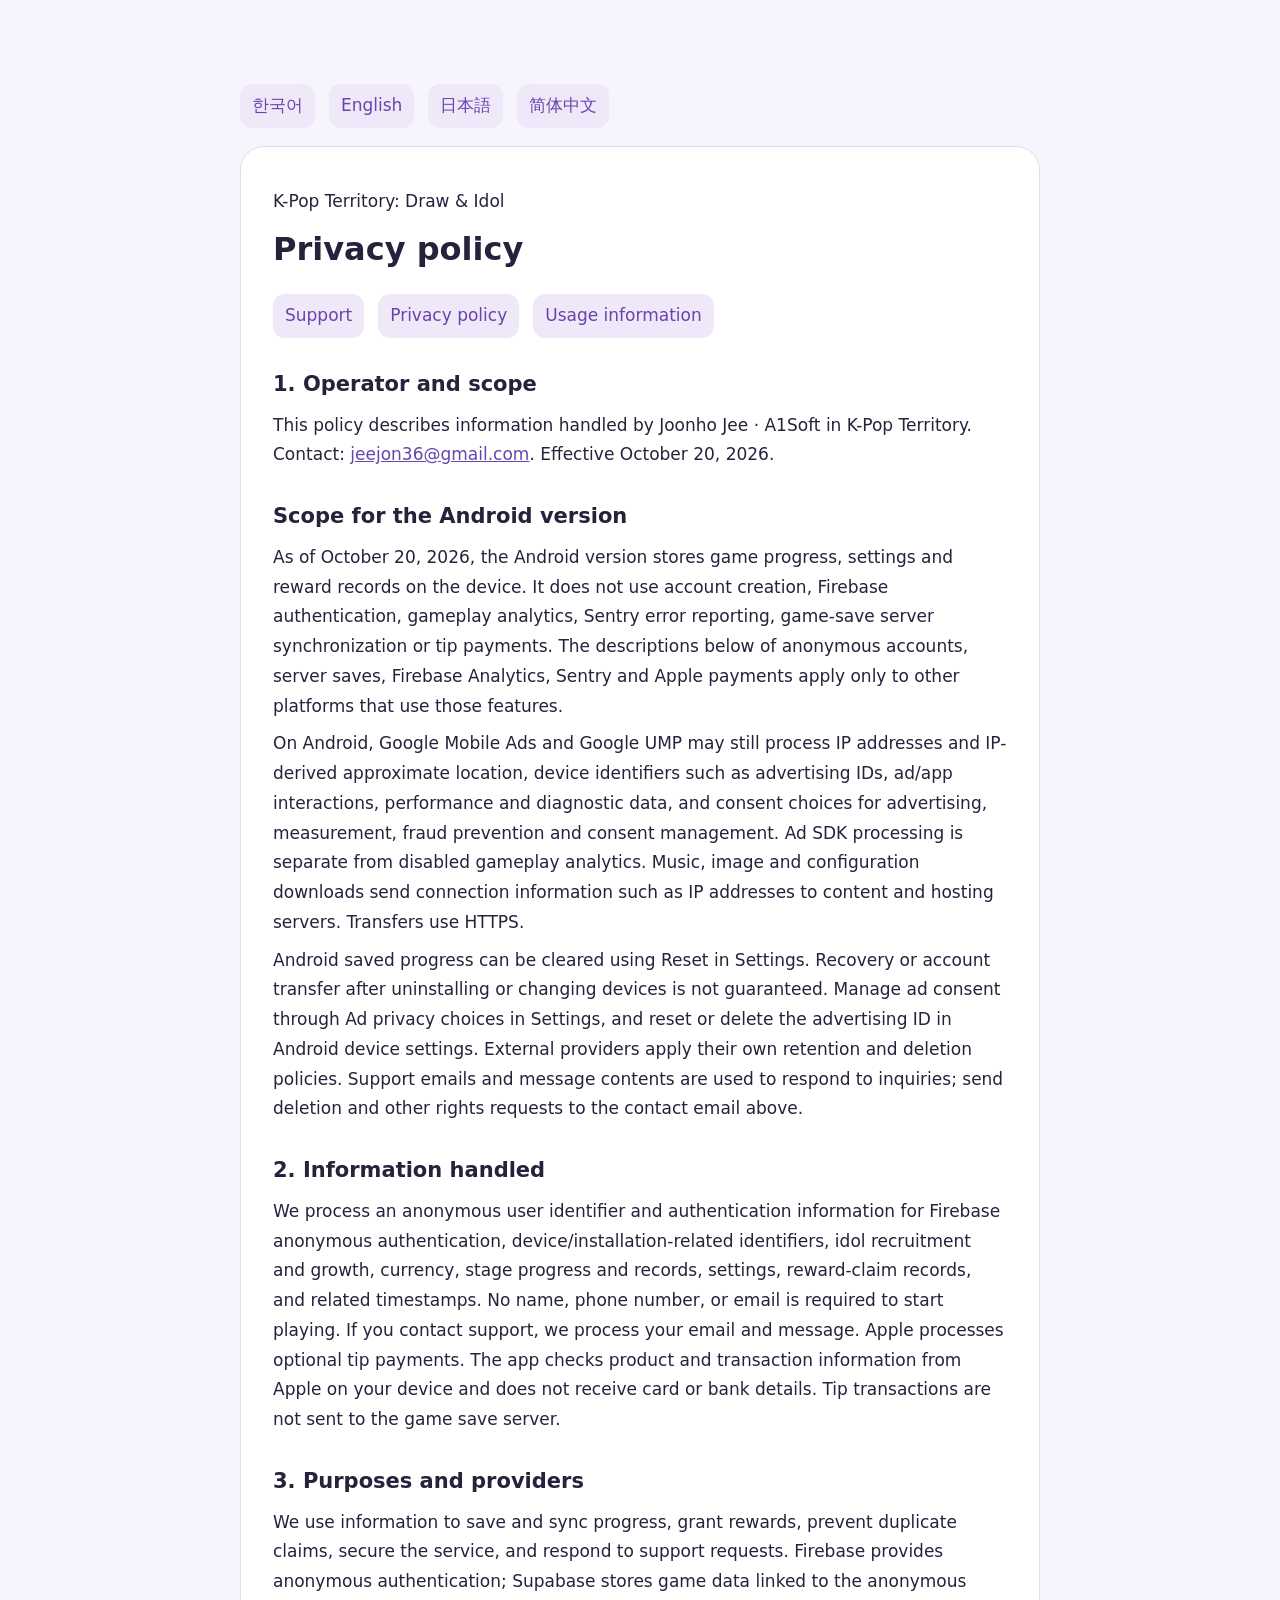
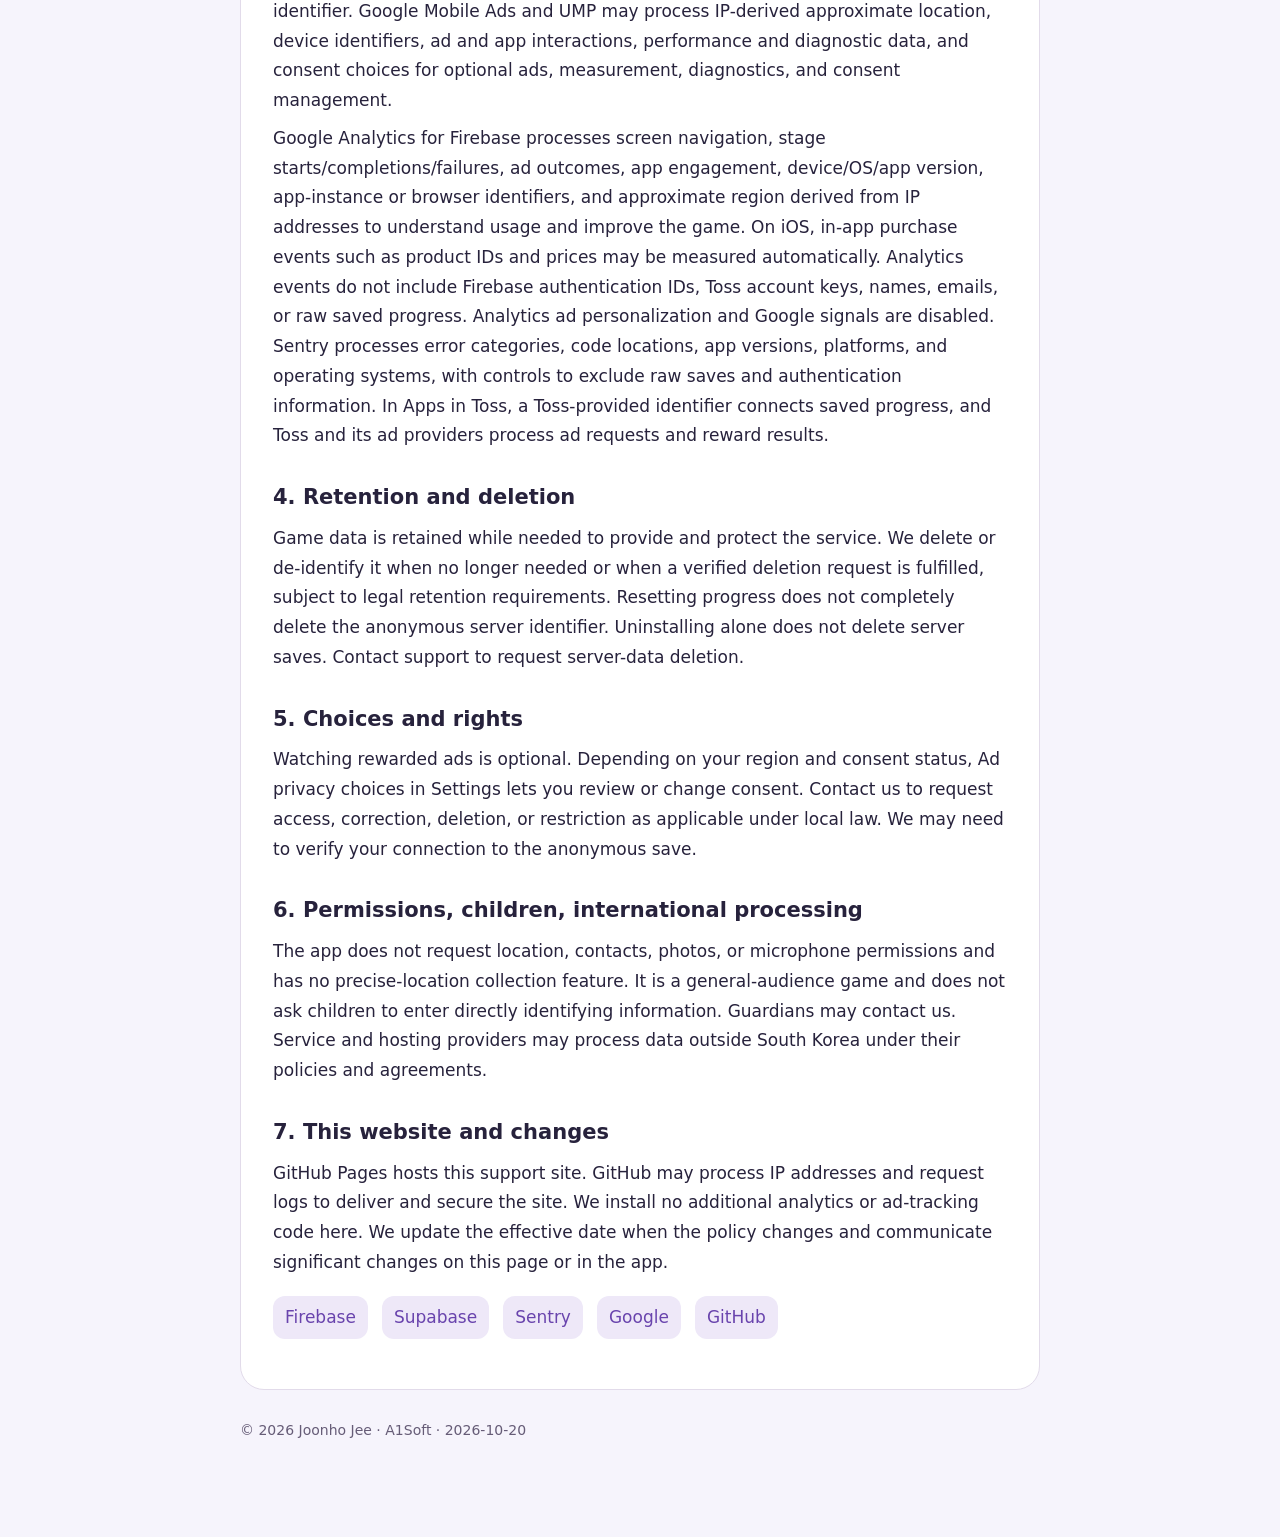
==== commit 15adfa50: "Clarify Android local saves and advertising data disclosures" ====
--- a/privacy/index.html
+++ b/privacy/index.html
@@ -1 +1 @@
-<!doctype html><html lang="en"><meta charset="utf-8"><meta name="viewport" content="width=device-width,initial-scale=1"><title>K-Pop Territory · privacy</title><link rel="stylesheet" href="../style.css"><body><main><nav aria-label="Language"><a href="?lang=ko">한국어</a><a href="?lang=en">English</a><a href="?lang=ja">日本語</a><a href="?lang=zh-CN">简体中文</a></nav><article><div lang="ko" data-lang="ko"><p>케이팝 땅따먹기</p><h1>개인정보처리방침</h1><nav><a href="../?lang=ko">고객지원</a><a href="../privacy/?lang=ko">개인정보처리방침</a><a href="../terms/?lang=ko">이용 안내</a></nav><section><h2>1. 운영자와 적용 범위</h2><p>본 방침은 지준호(Joonho Jee) · A1Soft가 케이팝 땅따먹기에서 처리하는 정보를 설명합니다. 문의: <a href="mailto:jeejon36@gmail.com">jeejon36@gmail.com</a>. 시행일: 2026년 10월 14일.</p></section><section><h2>2. 처리하는 정보</h2><p>Firebase 익명 인증에 사용하는 익명 사용자 식별자와 인증 정보, 기기/설치에 연결된 식별자, 아이돌 영입·성장, 재화, 스테이지 진행·기록, 설정, 광고 보상 지급 기록과 관련 시각을 처리합니다. 게임 시작을 위해 이름, 전화번호, 이메일 입력을 요구하지 않습니다. 문의 시에는 이용자가 보낸 이메일과 문의 내용을 처리합니다. 선택적 후원 결제는 Apple이 처리합니다. 앱은 Apple이 제공한 상품 및 거래 정보를 기기에서 확인하며, 카드나 은행 계좌 정보는 받지 않습니다. 후원 거래를 게임 저장 서버로 전송하지 않습니다.</p></section><section><h2>3. 목적과 외부 서비스</h2><p>게임 진행 저장·동기화, 보상 지급과 중복 지급 방지, 서비스 보안, 문의 대응에 사용합니다. Firebase는 익명 인증을, Supabase는 익명 식별자에 연결된 게임 데이터 저장을 제공합니다. Google Mobile Ads와 UMP는 선택형 광고, 광고 성과 측정, 오류 진단 및 동의 관리를 위해 IP 기반 대략적 위치, 기기 식별자, 광고·앱 상호작용, 성능·진단 정보와 동의 선택을 처리할 수 있습니다.</p><p>Google Analytics for Firebase는 이용 흐름과 게임 개선을 위해 화면 이동, 스테이지 시작·완료·실패, 광고 결과, 앱 사용 시간, 기기·운영체제·앱 버전, 앱 인스턴스 또는 브라우저 식별자 및 IP에서 파생된 대략적 지역을 처리합니다. iOS에서는 상품 ID·가격 등 인앱 구매 이벤트가 자동 측정될 수 있습니다. 분석 이벤트에 Firebase 인증 ID, 토스 계정 키, 이름·이메일 또는 저장 데이터 원문을 포함하지 않습니다. 분석의 광고 개인화와 Google 신호는 사용하지 않습니다. Sentry는 오류 분류·발생 위치·앱 버전·플랫폼·운영체제 정보를 처리하며 사용자 저장 원문이나 인증 정보를 전송하지 않도록 제한합니다. 앱인토스에서는 토스가 제공한 식별자로 저장 기능을 연결하고 토스 및 연결 광고 사업자가 광고 요청·보상 결과를 처리합니다.</p></section><section><h2>4. 보관과 삭제</h2><p>게임 데이터는 서비스 제공과 보안에 필요한 기간 보관하며, 더 이상 필요하지 않거나 유효한 삭제 요청을 처리한 경우 삭제 또는 비식별화합니다. 법령상 보관 의무가 있는 경우 해당 기간 보관합니다. 초기화는 진행도를 처음 상태로 바꾸는 기능이며 익명 서버 식별자의 완전 삭제가 아닙니다. 앱 삭제만으로 서버 저장이 삭제되지 않으므로 서버 데이터 삭제는 문의 이메일로 요청해 주세요.</p></section><section><h2>5. 선택과 권리</h2><p>보상형 광고 시청은 선택 사항입니다. 지역과 동의 상태에 따라 설정의 광고 개인정보 선택에서 동의를 확인하거나 변경할 수 있습니다. 관련 법률에 따른 열람, 정정, 삭제 및 처리 제한 요청은 이메일로 접수합니다. 익명 저장과 요청자의 관계 확인이 필요할 수 있습니다.</p></section><section><h2>6. 권한·아동·국외 처리</h2><p>앱은 위치, 연락처, 사진, 마이크 권한을 요청하지 않습니다. 정밀 위치를 수집하는 기능은 없습니다. 일반 이용자를 위한 게임이며 아동에게 직접 식별 정보를 입력하도록 요구하지 않습니다. 보호자는 관련 문의를 보낼 수 있습니다. 외부 서비스와 호스팅 제공자는 한국 외 국가에서 데이터를 처리할 수 있으며 각 서비스의 정책과 계약에 따라 처리합니다.</p></section><section><h2>7. 이 웹사이트와 변경</h2><p>지원 페이지는 GitHub Pages에서 제공됩니다. GitHub는 페이지 제공과 보안을 위해 IP 주소와 요청 로그를 처리할 수 있습니다. 이 사이트에는 별도 분석 도구나 광고 추적 코드를 설치하지 않습니다. 방침 변경 시 시행일을 갱신하고 중요한 변경을 이 페이지나 앱에서 안내합니다.</p></section></div><div lang="en" data-lang="en"><p>K-Pop Territory: Draw &amp; Idol</p><h1>Privacy policy</h1><nav><a href="../?lang=en">Support</a><a href="../privacy/?lang=en">Privacy policy</a><a href="../terms/?lang=en">Usage information</a></nav><section><h2>1. Operator and scope</h2><p>This policy describes information handled by Joonho Jee · A1Soft in K-Pop Territory. Contact: <a href="mailto:jeejon36@gmail.com">jeejon36@gmail.com</a>. Effective October 14, 2026.</p></section><section><h2>2. Information handled</h2><p>We process an anonymous user identifier and authentication information for Firebase anonymous authentication, device/installation-related identifiers, idol recruitment and growth, currency, stage progress and records, settings, reward-claim records, and related timestamps. No name, phone number, or email is required to start playing. If you contact support, we process your email and message. Apple processes optional tip payments. The app checks product and transaction information from Apple on your device and does not receive card or bank details. Tip transactions are not sent to the game save server.</p></section><section><h2>3. Purposes and providers</h2><p>We use information to save and sync progress, grant rewards, prevent duplicate claims, secure the service, and respond to support requests. Firebase provides anonymous authentication; Supabase stores game data linked to the anonymous identifier. Google Mobile Ads and UMP may process IP-derived approximate location, device identifiers, ad and app interactions, performance and diagnostic data, and consent choices for optional ads, measurement, diagnostics, and consent management.</p><p>Google Analytics for Firebase processes screen navigation, stage starts/completions/failures, ad outcomes, app engagement, device/OS/app version, app-instance or browser identifiers, and approximate region derived from IP addresses to understand usage and improve the game. On iOS, in-app purchase events such as product IDs and prices may be measured automatically. Analytics events do not include Firebase authentication IDs, Toss account keys, names, emails, or raw saved progress. Analytics ad personalization and Google signals are disabled. Sentry processes error categories, code locations, app versions, platforms, and operating systems, with controls to exclude raw saves and authentication information. In Apps in Toss, a Toss-provided identifier connects saved progress, and Toss and its ad providers process ad requests and reward results.</p></section><section><h2>4. Retention and deletion</h2><p>Game data is retained while needed to provide and protect the service. We delete or de-identify it when no longer needed or when a verified deletion request is fulfilled, subject to legal retention requirements. Resetting progress does not completely delete the anonymous server identifier. Uninstalling alone does not delete server saves. Contact support to request server-data deletion.</p></section><section><h2>5. Choices and rights</h2><p>Watching rewarded ads is optional. Depending on your region and consent status, Ad privacy choices in Settings lets you review or change consent. Contact us to request access, correction, deletion, or restriction as applicable under local law. We may need to verify your connection to the anonymous save.</p></section><section><h2>6. Permissions, children, international processing</h2><p>The app does not request location, contacts, photos, or microphone permissions and has no precise-location collection feature. It is a general-audience game and does not ask children to enter directly identifying information. Guardians may contact us. Service and hosting providers may process data outside South Korea under their policies and agreements.</p></section><section><h2>7. This website and changes</h2><p>GitHub Pages hosts this support site. GitHub may process IP addresses and request logs to deliver and secure the site. We install no additional analytics or ad-tracking code here. We update the effective date when the policy changes and communicate significant changes on this page or in the app.</p></section></div><div lang="ja" data-lang="ja"><p>K-POP 陣取りステージ：アイドル編</p><h1>プライバシーポリシー</h1><nav><a href="../?lang=ja">サポート</a><a href="../privacy/?lang=ja">プライバシーポリシー</a><a href="../terms/?lang=ja">利用案内</a></nav><section><h2>1. 運営者と適用範囲</h2><p>本方針は Joonho Jee · A1Soft による K-POP 陣取りステージの情報の取り扱いを説明します。連絡先：<a href="mailto:jeejon36@gmail.com">jeejon36@gmail.com</a>。施行日：2026年10月14日。</p></section><section><h2>2. 取り扱う情報</h2><p>Firebase匿名認証のユーザー識別子と認証情報、端末・インストールに関連する識別子、アイドルの加入・育成、通貨、ステージの進行と記録、設定、報酬の付与記録と関連日時を取り扱います。ゲーム開始時に氏名、電話番号、メールの入力は不要です。お問い合わせ時はメールと内容を取り扱います。 任意の応援決済はAppleが処理します。アプリはAppleの商品・取引情報を端末上で確認しますが、カードや銀行口座情報は受け取りません。応援の取引をゲーム保存サーバーへ送信しません。</p></section><section><h2>3. 目的と外部サービス</h2><p>進行状況の保存・同期、報酬付与と重複防止、安全な運営、お問い合わせ対応に使用します。Firebaseは匿名認証、Supabaseは匿名識別子に紐づくゲームデータの保存を提供します。Google Mobile AdsとUMPは任意広告、効果測定、診断、同意管理のため、IPに基づくおおよその位置、端末識別子、広告・アプリ操作、性能・診断情報、同意の選択を取り扱う場合があります。</p><p>Google Analytics for Firebaseは利用状況の把握と改善のため、画面遷移、ステージの開始・完了・失敗、広告結果、利用時間、端末・OS・アプリのバージョン、アプリインスタンスまたはブラウザ識別子、IPから推定したおおよその地域を処理します。iOSでは商品IDや価格などのアプリ内購入イベントが自動測定される場合があります。分析イベントにFirebase認証ID、Tossアカウントキー、氏名、メール、保存データの原文は含めません。分析の広告パーソナライズとGoogleシグナルは無効です。Sentryはエラー分類、コード位置、アプリバージョン、プラットフォーム、OSを処理し、保存データの原文や認証情報を送信しないよう制限しています。Apps in TossではTossの識別子で保存機能を接続し、Tossと広告事業者が広告要求と報酬結果を処理します。</p></section><section><h2>4. 保管と削除</h2><p>サービス提供と保護に必要な期間保管し、不要になった場合や確認済みの削除依頼に対応した場合は削除または匿名化します。法定の保管義務がある場合はその期間保管します。初期化は匿名サーバー識別子の完全削除ではありません。アプリ削除だけではサーバーデータは削除されないため、削除はメールでご依頼ください。</p></section><section><h2>5. 選択と権利</h2><p>広告の視聴は任意です。地域と同意状況に応じ、設定の広告プライバシー項目で同意を確認・変更できます。適用法令に基づく開示、訂正、削除、処理制限はメールでご相談ください。匿名保存データとの関係確認が必要になる場合があります。</p></section><section><h2>6. 権限・児童・国外処理</h2><p>位置情報、連絡先、写真、マイクの権限を要求せず、精密な位置の収集機能もありません。一般利用者向けのゲームで、児童に直接識別情報の入力を求めません。保護者からもお問い合わせいただけます。外部サービス・ホスティング事業者は各方針と契約に従い韓国外で情報を処理する場合があります。</p></section><section><h2>7. このサイトと変更</h2><p>本サイトはGitHub Pagesで提供します。GitHubは配信と安全確保のためIPアドレスやリクエストログを処理する場合があります。本サイトに独自の分析や広告追跡コードは設置しません。変更時は施行日を更新し、重要な変更を本ページまたはアプリで案内します。</p></section></div><div lang="zh-CN" data-lang="zh-CN"><p>K-POP 圈地舞台</p><h1>隐私政策</h1><nav><a href="../?lang=zh-CN">客户支持</a><a href="../privacy/?lang=zh-CN">隐私政策</a><a href="../terms/?lang=zh-CN">使用说明</a></nav><section><h2>1. 运营者与范围</h2><p>本政策说明 Joonho Jee · A1Soft 在 K-POP 圈地舞台中如何处理信息。联系：<a href="mailto:jeejon36@gmail.com">jeejon36@gmail.com</a>。生效日期：2026年10月14日。</p></section><section><h2>2. 处理的信息</h2><p>我们处理Firebase匿名认证所需的匿名用户标识符与认证信息、设备或安装相关标识符、偶像招募与培养、货币、关卡进度与记录、设置、奖励记录及相关时间。开始游戏无需输入姓名、电话号码或邮箱。联系支持时，我们处理您发送的邮箱和咨询内容。 自愿支持的付款由Apple处理。应用在设备上检查Apple提供的商品和交易信息，不会获取银行卡或银行账户信息，也不会将支持交易发送到游戏存档服务器。</p></section><section><h2>3. 目的与服务提供商</h2><p>信息用于存档与同步、发放奖励、防止重复领取、保障服务安全及回复咨询。Firebase提供匿名认证，Supabase保存关联匿名标识符的游戏数据。Google Mobile Ads和UMP可能为可选广告、效果衡量、诊断及同意管理，处理基于IP的大致位置、设备标识符、广告和应用交互、性能和诊断数据以及同意选择。</p><p>Google Analytics for Firebase为了解使用情况并改进游戏，处理页面切换、关卡开始/完成/失败、广告结果、使用时长、设备/系统/应用版本、应用实例或浏览器标识符及根据IP推断的大致地区。iOS上的商品ID、价格等应用内购买事件可能会被自动衡量。分析事件不包含Firebase认证ID、Toss账户密钥、姓名、邮箱或原始存档。分析广告个性化和Google信号均已关闭。Sentry处理错误类别、代码位置、应用版本、平台和操作系统，并限制发送原始存档或认证信息。在Apps in Toss中，通过Toss提供的标识符连接存档功能，Toss及其广告提供商处理广告请求与奖励结果。</p></section><section><h2>4. 保留与删除</h2><p>数据在提供和保护服务所需期间保留；不再需要或完成经验证的删除请求后，会删除或去标识化。法律要求保留时按规定期限处理。重置进度不等于彻底删除匿名服务器标识符。仅卸载应用不会删除服务器存档，如需删除请联系支持邮箱。</p></section><section><h2>5. 选择与权利</h2><p>观看激励广告是自愿的。根据地区及同意状态，可在设置中的广告隐私选项查看或更改同意。您可依适用法律通过邮件请求访问、更正、删除或限制处理。我们可能需要验证您与匿名存档的关系。</p></section><section><h2>6. 权限、儿童与跨境处理</h2><p>应用不请求位置、联系人、照片或麦克风权限，也没有精确位置收集功能。本游戏面向普通用户，不要求儿童输入直接身份信息。监护人可联系我们。外部服务和托管提供商可能依据各自政策及协议在韩国境外处理数据。</p></section><section><h2>7. 本网站与政策变更</h2><p>本支持网站由GitHub Pages托管。GitHub可能为提供页面及保障安全处理IP地址与请求日志。本站未添加额外分析工具或广告追踪代码。政策变更时会更新生效日期，并通过本页或应用通知重大变更。</p></section></div><nav><a href="https://firebase.google.com/support/privacy">Firebase</a><a href="https://supabase.com/privacy">Supabase</a><a href="https://sentry.io/privacy/">Sentry</a><a href="https://policies.google.com/privacy">Google</a><a href="https://docs.github.com/en/site-policy/privacy-policies/github-general-privacy-statement">GitHub</a></nav></article><footer>© 2026 Joonho Jee · A1Soft · 2026-10-14</footer></main><script>const languages=['ko','en','ja','zh-CN'];let l=new URLSearchParams(location.search).get('lang');if(!languages.includes(l)){const n=navigator.language;l=n.startsWith('ko')?'ko':n.startsWith('ja')?'ja':n.startsWith('zh')?'zh-CN':'en'}document.documentElement.lang=l;document.querySelectorAll('[data-lang]').forEach(e=>e.hidden=e.dataset.lang!==l);document.title=document.querySelector('[data-lang="'+l+'"] h1').textContent+' · K-Pop Territory';</script></body></html>+<!doctype html><html lang="en"><meta charset="utf-8"><meta name="viewport" content="width=device-width,initial-scale=1"><title>K-Pop Territory · privacy</title><link rel="stylesheet" href="../style.css"><body><main><nav aria-label="Language"><a href="?lang=ko">한국어</a><a href="?lang=en">English</a><a href="?lang=ja">日本語</a><a href="?lang=zh-CN">简体中文</a></nav><article><div lang="ko" data-lang="ko"><p>케이팝 땅따먹기</p><h1>개인정보처리방침</h1><nav><a href="../?lang=ko">고객지원</a><a href="../privacy/?lang=ko">개인정보처리방침</a><a href="../terms/?lang=ko">이용 안내</a></nav><section><h2>1. 운영자와 적용 범위</h2><p>본 방침은 지준호(Joonho Jee) · A1Soft가 케이팝 땅따먹기에서 처리하는 정보를 설명합니다. 문의: <a href="mailto:jeejon36@gmail.com">jeejon36@gmail.com</a>. 시행일: 2026년 10월 20일.</p></section><section data-android-disclosure="2026-10-20"><h2>Android 버전의 적용 범위</h2><p>2026년 10월 20일 기준 Android 버전은 게임 진행도·설정·보상 기록을 기기에 저장합니다. 계정 생성, Firebase 인증, 게임 분석, Sentry 오류 전송, 게임 저장 서버 동기화 및 후원 결제를 사용하지 않습니다. 아래의 익명 계정·서버 저장·Firebase Analytics·Sentry·Apple 결제 설명은 해당 기능을 사용하는 다른 플랫폼에만 적용됩니다.</p><p>Android에서도 Google Mobile Ads와 Google UMP는 광고 제공·측정·사기 방지·동의 관리를 위해 IP 주소와 IP 기반 대략적 위치, 광고 ID 등 기기 식별자, 광고·앱 상호작용, 성능·진단 정보 및 동의 선택을 처리할 수 있습니다. 자체 게임 분석을 꺼도 광고 SDK의 처리는 별개입니다. 음악·이미지·운영 설정을 다운로드할 때 콘텐츠 및 호스팅 서버에 IP 주소 등 접속 정보가 전달됩니다. 전송에는 HTTPS를 사용합니다.</p><p>Android 저장 데이터는 설정의 초기화로 지울 수 있습니다. 앱 제거 또는 기기 변경 후 복구와 계정 이전은 보장되지 않습니다. 광고 동의는 설정의 광고 개인정보 선택에서 관리하고, 광고 ID는 Android 기기 설정에서 재설정하거나 삭제할 수 있습니다. 외부 서비스의 보관·삭제는 해당 사업자의 정책이 적용됩니다. 지원 문의 시 보낸 이메일과 문의 내용은 대응에 사용하며, 삭제 등 권리 요청은 위 문의 이메일로 접수합니다.</p></section><section><h2>2. 처리하는 정보</h2><p>Firebase 익명 인증에 사용하는 익명 사용자 식별자와 인증 정보, 기기/설치에 연결된 식별자, 아이돌 영입·성장, 재화, 스테이지 진행·기록, 설정, 광고 보상 지급 기록과 관련 시각을 처리합니다. 게임 시작을 위해 이름, 전화번호, 이메일 입력을 요구하지 않습니다. 문의 시에는 이용자가 보낸 이메일과 문의 내용을 처리합니다. 선택적 후원 결제는 Apple이 처리합니다. 앱은 Apple이 제공한 상품 및 거래 정보를 기기에서 확인하며, 카드나 은행 계좌 정보는 받지 않습니다. 후원 거래를 게임 저장 서버로 전송하지 않습니다.</p></section><section><h2>3. 목적과 외부 서비스</h2><p>게임 진행 저장·동기화, 보상 지급과 중복 지급 방지, 서비스 보안, 문의 대응에 사용합니다. Firebase는 익명 인증을, Supabase는 익명 식별자에 연결된 게임 데이터 저장을 제공합니다. Google Mobile Ads와 UMP는 선택형 광고, 광고 성과 측정, 오류 진단 및 동의 관리를 위해 IP 기반 대략적 위치, 기기 식별자, 광고·앱 상호작용, 성능·진단 정보와 동의 선택을 처리할 수 있습니다.</p><p>Google Analytics for Firebase는 이용 흐름과 게임 개선을 위해 화면 이동, 스테이지 시작·완료·실패, 광고 결과, 앱 사용 시간, 기기·운영체제·앱 버전, 앱 인스턴스 또는 브라우저 식별자 및 IP에서 파생된 대략적 지역을 처리합니다. iOS에서는 상품 ID·가격 등 인앱 구매 이벤트가 자동 측정될 수 있습니다. 분석 이벤트에 Firebase 인증 ID, 토스 계정 키, 이름·이메일 또는 저장 데이터 원문을 포함하지 않습니다. 분석의 광고 개인화와 Google 신호는 사용하지 않습니다. Sentry는 오류 분류·발생 위치·앱 버전·플랫폼·운영체제 정보를 처리하며 사용자 저장 원문이나 인증 정보를 전송하지 않도록 제한합니다. 앱인토스에서는 토스가 제공한 식별자로 저장 기능을 연결하고 토스 및 연결 광고 사업자가 광고 요청·보상 결과를 처리합니다.</p></section><section><h2>4. 보관과 삭제</h2><p>게임 데이터는 서비스 제공과 보안에 필요한 기간 보관하며, 더 이상 필요하지 않거나 유효한 삭제 요청을 처리한 경우 삭제 또는 비식별화합니다. 법령상 보관 의무가 있는 경우 해당 기간 보관합니다. 초기화는 진행도를 처음 상태로 바꾸는 기능이며 익명 서버 식별자의 완전 삭제가 아닙니다. 앱 삭제만으로 서버 저장이 삭제되지 않으므로 서버 데이터 삭제는 문의 이메일로 요청해 주세요.</p></section><section><h2>5. 선택과 권리</h2><p>보상형 광고 시청은 선택 사항입니다. 지역과 동의 상태에 따라 설정의 광고 개인정보 선택에서 동의를 확인하거나 변경할 수 있습니다. 관련 법률에 따른 열람, 정정, 삭제 및 처리 제한 요청은 이메일로 접수합니다. 익명 저장과 요청자의 관계 확인이 필요할 수 있습니다.</p></section><section><h2>6. 권한·아동·국외 처리</h2><p>앱은 위치, 연락처, 사진, 마이크 권한을 요청하지 않습니다. 정밀 위치를 수집하는 기능은 없습니다. 일반 이용자를 위한 게임이며 아동에게 직접 식별 정보를 입력하도록 요구하지 않습니다. 보호자는 관련 문의를 보낼 수 있습니다. 외부 서비스와 호스팅 제공자는 한국 외 국가에서 데이터를 처리할 수 있으며 각 서비스의 정책과 계약에 따라 처리합니다.</p></section><section><h2>7. 이 웹사이트와 변경</h2><p>지원 페이지는 GitHub Pages에서 제공됩니다. GitHub는 페이지 제공과 보안을 위해 IP 주소와 요청 로그를 처리할 수 있습니다. 이 사이트에는 별도 분석 도구나 광고 추적 코드를 설치하지 않습니다. 방침 변경 시 시행일을 갱신하고 중요한 변경을 이 페이지나 앱에서 안내합니다.</p></section></div><div lang="en" data-lang="en"><p>K-Pop Territory: Draw &amp; Idol</p><h1>Privacy policy</h1><nav><a href="../?lang=en">Support</a><a href="../privacy/?lang=en">Privacy policy</a><a href="../terms/?lang=en">Usage information</a></nav><section><h2>1. Operator and scope</h2><p>This policy describes information handled by Joonho Jee · A1Soft in K-Pop Territory. Contact: <a href="mailto:jeejon36@gmail.com">jeejon36@gmail.com</a>. Effective October 20, 2026.</p></section><section data-android-disclosure="2026-10-20"><h2>Scope for the Android version</h2><p>As of October 20, 2026, the Android version stores game progress, settings and reward records on the device. It does not use account creation, Firebase authentication, gameplay analytics, Sentry error reporting, game-save server synchronization or tip payments. The descriptions below of anonymous accounts, server saves, Firebase Analytics, Sentry and Apple payments apply only to other platforms that use those features.</p><p>On Android, Google Mobile Ads and Google UMP may still process IP addresses and IP-derived approximate location, device identifiers such as advertising IDs, ad/app interactions, performance and diagnostic data, and consent choices for advertising, measurement, fraud prevention and consent management. Ad SDK processing is separate from disabled gameplay analytics. Music, image and configuration downloads send connection information such as IP addresses to content and hosting servers. Transfers use HTTPS.</p><p>Android saved progress can be cleared using Reset in Settings. Recovery or account transfer after uninstalling or changing devices is not guaranteed. Manage ad consent through Ad privacy choices in Settings, and reset or delete the advertising ID in Android device settings. External providers apply their own retention and deletion policies. Support emails and message contents are used to respond to inquiries; send deletion and other rights requests to the contact email above.</p></section><section><h2>2. Information handled</h2><p>We process an anonymous user identifier and authentication information for Firebase anonymous authentication, device/installation-related identifiers, idol recruitment and growth, currency, stage progress and records, settings, reward-claim records, and related timestamps. No name, phone number, or email is required to start playing. If you contact support, we process your email and message. Apple processes optional tip payments. The app checks product and transaction information from Apple on your device and does not receive card or bank details. Tip transactions are not sent to the game save server.</p></section><section><h2>3. Purposes and providers</h2><p>We use information to save and sync progress, grant rewards, prevent duplicate claims, secure the service, and respond to support requests. Firebase provides anonymous authentication; Supabase stores game data linked to the anonymous identifier. Google Mobile Ads and UMP may process IP-derived approximate location, device identifiers, ad and app interactions, performance and diagnostic data, and consent choices for optional ads, measurement, diagnostics, and consent management.</p><p>Google Analytics for Firebase processes screen navigation, stage starts/completions/failures, ad outcomes, app engagement, device/OS/app version, app-instance or browser identifiers, and approximate region derived from IP addresses to understand usage and improve the game. On iOS, in-app purchase events such as product IDs and prices may be measured automatically. Analytics events do not include Firebase authentication IDs, Toss account keys, names, emails, or raw saved progress. Analytics ad personalization and Google signals are disabled. Sentry processes error categories, code locations, app versions, platforms, and operating systems, with controls to exclude raw saves and authentication information. In Apps in Toss, a Toss-provided identifier connects saved progress, and Toss and its ad providers process ad requests and reward results.</p></section><section><h2>4. Retention and deletion</h2><p>Game data is retained while needed to provide and protect the service. We delete or de-identify it when no longer needed or when a verified deletion request is fulfilled, subject to legal retention requirements. Resetting progress does not completely delete the anonymous server identifier. Uninstalling alone does not delete server saves. Contact support to request server-data deletion.</p></section><section><h2>5. Choices and rights</h2><p>Watching rewarded ads is optional. Depending on your region and consent status, Ad privacy choices in Settings lets you review or change consent. Contact us to request access, correction, deletion, or restriction as applicable under local law. We may need to verify your connection to the anonymous save.</p></section><section><h2>6. Permissions, children, international processing</h2><p>The app does not request location, contacts, photos, or microphone permissions and has no precise-location collection feature. It is a general-audience game and does not ask children to enter directly identifying information. Guardians may contact us. Service and hosting providers may process data outside South Korea under their policies and agreements.</p></section><section><h2>7. This website and changes</h2><p>GitHub Pages hosts this support site. GitHub may process IP addresses and request logs to deliver and secure the site. We install no additional analytics or ad-tracking code here. We update the effective date when the policy changes and communicate significant changes on this page or in the app.</p></section></div><div lang="ja" data-lang="ja"><p>K-POP 陣取りステージ：アイドル編</p><h1>プライバシーポリシー</h1><nav><a href="../?lang=ja">サポート</a><a href="../privacy/?lang=ja">プライバシーポリシー</a><a href="../terms/?lang=ja">利用案内</a></nav><section><h2>1. 運営者と適用範囲</h2><p>本方針は Joonho Jee · A1Soft による K-POP 陣取りステージの情報の取り扱いを説明します。連絡先：<a href="mailto:jeejon36@gmail.com">jeejon36@gmail.com</a>。施行日：2026年10月20日。</p></section><section data-android-disclosure="2026-10-20"><h2>Android版の適用範囲</h2><p>2026年10月20日時点のAndroid版は進行状況、設定、報酬記録を端末内に保存します。アカウント作成、Firebase認証、ゲーム分析、Sentryへのエラー送信、ゲーム保存のサーバー同期、応援決済は使用しません。以下の匿名アカウント、サーバー保存、Firebase Analytics、Sentry、Apple決済の説明は、それらの機能を使用する他のプラットフォームにのみ適用されます。</p><p>AndroidでもGoogle Mobile AdsとGoogle UMPは広告配信、測定、不正防止、同意管理のため、IPアドレスとIPに基づくおおよその位置、広告ID等の端末識別子、広告・アプリ操作、性能・診断情報、同意の選択を処理する場合があります。広告SDKの処理は無効化されたゲーム分析とは別です。音楽・画像・設定の取得時にはIPアドレス等の接続情報が配信・ホスティングサーバーに送信されます。通信にはHTTPSを使用します。</p><p>Androidの保存データは設定の初期化で消去できます。削除や端末変更後の復元・アカウント移行は保証されません。広告の同意は設定の広告プライバシー項目、広告IDのリセット・削除はAndroidの端末設定で管理できます。外部事業者の保管・削除には各社の方針が適用されます。お問い合わせのメールと内容は対応に使用します。削除等の権利に関するご依頼は上記連絡先へお送りください。</p></section><section><h2>2. 取り扱う情報</h2><p>Firebase匿名認証のユーザー識別子と認証情報、端末・インストールに関連する識別子、アイドルの加入・育成、通貨、ステージの進行と記録、設定、報酬の付与記録と関連日時を取り扱います。ゲーム開始時に氏名、電話番号、メールの入力は不要です。お問い合わせ時はメールと内容を取り扱います。 任意の応援決済はAppleが処理します。アプリはAppleの商品・取引情報を端末上で確認しますが、カードや銀行口座情報は受け取りません。応援の取引をゲーム保存サーバーへ送信しません。</p></section><section><h2>3. 目的と外部サービス</h2><p>進行状況の保存・同期、報酬付与と重複防止、安全な運営、お問い合わせ対応に使用します。Firebaseは匿名認証、Supabaseは匿名識別子に紐づくゲームデータの保存を提供します。Google Mobile AdsとUMPは任意広告、効果測定、診断、同意管理のため、IPに基づくおおよその位置、端末識別子、広告・アプリ操作、性能・診断情報、同意の選択を取り扱う場合があります。</p><p>Google Analytics for Firebaseは利用状況の把握と改善のため、画面遷移、ステージの開始・完了・失敗、広告結果、利用時間、端末・OS・アプリのバージョン、アプリインスタンスまたはブラウザ識別子、IPから推定したおおよその地域を処理します。iOSでは商品IDや価格などのアプリ内購入イベントが自動測定される場合があります。分析イベントにFirebase認証ID、Tossアカウントキー、氏名、メール、保存データの原文は含めません。分析の広告パーソナライズとGoogleシグナルは無効です。Sentryはエラー分類、コード位置、アプリバージョン、プラットフォーム、OSを処理し、保存データの原文や認証情報を送信しないよう制限しています。Apps in TossではTossの識別子で保存機能を接続し、Tossと広告事業者が広告要求と報酬結果を処理します。</p></section><section><h2>4. 保管と削除</h2><p>サービス提供と保護に必要な期間保管し、不要になった場合や確認済みの削除依頼に対応した場合は削除または匿名化します。法定の保管義務がある場合はその期間保管します。初期化は匿名サーバー識別子の完全削除ではありません。アプリ削除だけではサーバーデータは削除されないため、削除はメールでご依頼ください。</p></section><section><h2>5. 選択と権利</h2><p>広告の視聴は任意です。地域と同意状況に応じ、設定の広告プライバシー項目で同意を確認・変更できます。適用法令に基づく開示、訂正、削除、処理制限はメールでご相談ください。匿名保存データとの関係確認が必要になる場合があります。</p></section><section><h2>6. 権限・児童・国外処理</h2><p>位置情報、連絡先、写真、マイクの権限を要求せず、精密な位置の収集機能もありません。一般利用者向けのゲームで、児童に直接識別情報の入力を求めません。保護者からもお問い合わせいただけます。外部サービス・ホスティング事業者は各方針と契約に従い韓国外で情報を処理する場合があります。</p></section><section><h2>7. このサイトと変更</h2><p>本サイトはGitHub Pagesで提供します。GitHubは配信と安全確保のためIPアドレスやリクエストログを処理する場合があります。本サイトに独自の分析や広告追跡コードは設置しません。変更時は施行日を更新し、重要な変更を本ページまたはアプリで案内します。</p></section></div><div lang="zh-CN" data-lang="zh-CN"><p>K-POP 圈地舞台</p><h1>隐私政策</h1><nav><a href="../?lang=zh-CN">客户支持</a><a href="../privacy/?lang=zh-CN">隐私政策</a><a href="../terms/?lang=zh-CN">使用说明</a></nav><section><h2>1. 运营者与范围</h2><p>本政策说明 Joonho Jee · A1Soft 在 K-POP 圈地舞台中如何处理信息。联系：<a href="mailto:jeejon36@gmail.com">jeejon36@gmail.com</a>。生效日期：2026年10月20日。</p></section><section data-android-disclosure="2026-10-20"><h2>Android版本的适用范围</h2><p>截至2026年10月20日，Android版本将游戏进度、设置和奖励记录保存在设备上，不使用账号创建、Firebase身份验证、游戏分析、Sentry错误上报、游戏存档服务器同步或支持付款。下文有关匿名账号、服务器存档、Firebase Analytics、Sentry和Apple付款的说明，仅适用于使用这些功能的其他平台。</p><p>在Android上，Google Mobile Ads和Google UMP仍可能为广告投放、衡量、防欺诈和同意管理处理IP地址及由IP推断的大致位置、广告ID等设备标识符、广告和应用交互、性能和诊断数据以及同意选择。广告SDK的处理与已关闭的游戏分析相互独立。音乐、图片和配置下载会向内容及托管服务器发送IP地址等连接信息。传输使用HTTPS。</p><p>可通过设置中的重置功能清除Android存档。卸载或更换设备后的恢复和账号转移不受保证。可在设置的广告隐私选项中管理同意，并在Android设备设置中重置或删除广告ID。外部服务商按各自政策保留和删除数据。支持邮件及内容用于回复咨询；删除等权利请求可发送至上述邮箱。</p></section><section><h2>2. 处理的信息</h2><p>我们处理Firebase匿名认证所需的匿名用户标识符与认证信息、设备或安装相关标识符、偶像招募与培养、货币、关卡进度与记录、设置、奖励记录及相关时间。开始游戏无需输入姓名、电话号码或邮箱。联系支持时，我们处理您发送的邮箱和咨询内容。 自愿支持的付款由Apple处理。应用在设备上检查Apple提供的商品和交易信息，不会获取银行卡或银行账户信息，也不会将支持交易发送到游戏存档服务器。</p></section><section><h2>3. 目的与服务提供商</h2><p>信息用于存档与同步、发放奖励、防止重复领取、保障服务安全及回复咨询。Firebase提供匿名认证，Supabase保存关联匿名标识符的游戏数据。Google Mobile Ads和UMP可能为可选广告、效果衡量、诊断及同意管理，处理基于IP的大致位置、设备标识符、广告和应用交互、性能和诊断数据以及同意选择。</p><p>Google Analytics for Firebase为了解使用情况并改进游戏，处理页面切换、关卡开始/完成/失败、广告结果、使用时长、设备/系统/应用版本、应用实例或浏览器标识符及根据IP推断的大致地区。iOS上的商品ID、价格等应用内购买事件可能会被自动衡量。分析事件不包含Firebase认证ID、Toss账户密钥、姓名、邮箱或原始存档。分析广告个性化和Google信号均已关闭。Sentry处理错误类别、代码位置、应用版本、平台和操作系统，并限制发送原始存档或认证信息。在Apps in Toss中，通过Toss提供的标识符连接存档功能，Toss及其广告提供商处理广告请求与奖励结果。</p></section><section><h2>4. 保留与删除</h2><p>数据在提供和保护服务所需期间保留；不再需要或完成经验证的删除请求后，会删除或去标识化。法律要求保留时按规定期限处理。重置进度不等于彻底删除匿名服务器标识符。仅卸载应用不会删除服务器存档，如需删除请联系支持邮箱。</p></section><section><h2>5. 选择与权利</h2><p>观看激励广告是自愿的。根据地区及同意状态，可在设置中的广告隐私选项查看或更改同意。您可依适用法律通过邮件请求访问、更正、删除或限制处理。我们可能需要验证您与匿名存档的关系。</p></section><section><h2>6. 权限、儿童与跨境处理</h2><p>应用不请求位置、联系人、照片或麦克风权限，也没有精确位置收集功能。本游戏面向普通用户，不要求儿童输入直接身份信息。监护人可联系我们。外部服务和托管提供商可能依据各自政策及协议在韩国境外处理数据。</p></section><section><h2>7. 本网站与政策变更</h2><p>本支持网站由GitHub Pages托管。GitHub可能为提供页面及保障安全处理IP地址与请求日志。本站未添加额外分析工具或广告追踪代码。政策变更时会更新生效日期，并通过本页或应用通知重大变更。</p></section></div><nav><a href="https://firebase.google.com/support/privacy">Firebase</a><a href="https://supabase.com/privacy">Supabase</a><a href="https://sentry.io/privacy/">Sentry</a><a href="https://policies.google.com/privacy">Google</a><a href="https://docs.github.com/en/site-policy/privacy-policies/github-general-privacy-statement">GitHub</a></nav></article><footer>© 2026 Joonho Jee · A1Soft · 2026-10-20</footer></main><script>const languages=['ko','en','ja','zh-CN'];let l=new URLSearchParams(location.search).get('lang');if(!languages.includes(l)){const n=navigator.language;l=n.startsWith('ko')?'ko':n.startsWith('ja')?'ja':n.startsWith('zh')?'zh-CN':'en'}document.documentElement.lang=l;document.querySelectorAll('[data-lang]').forEach(e=>e.hidden=e.dataset.lang!==l);document.title=document.querySelector('[data-lang="'+l+'"] h1').textContent+' · K-Pop Territory';</script></body></html>
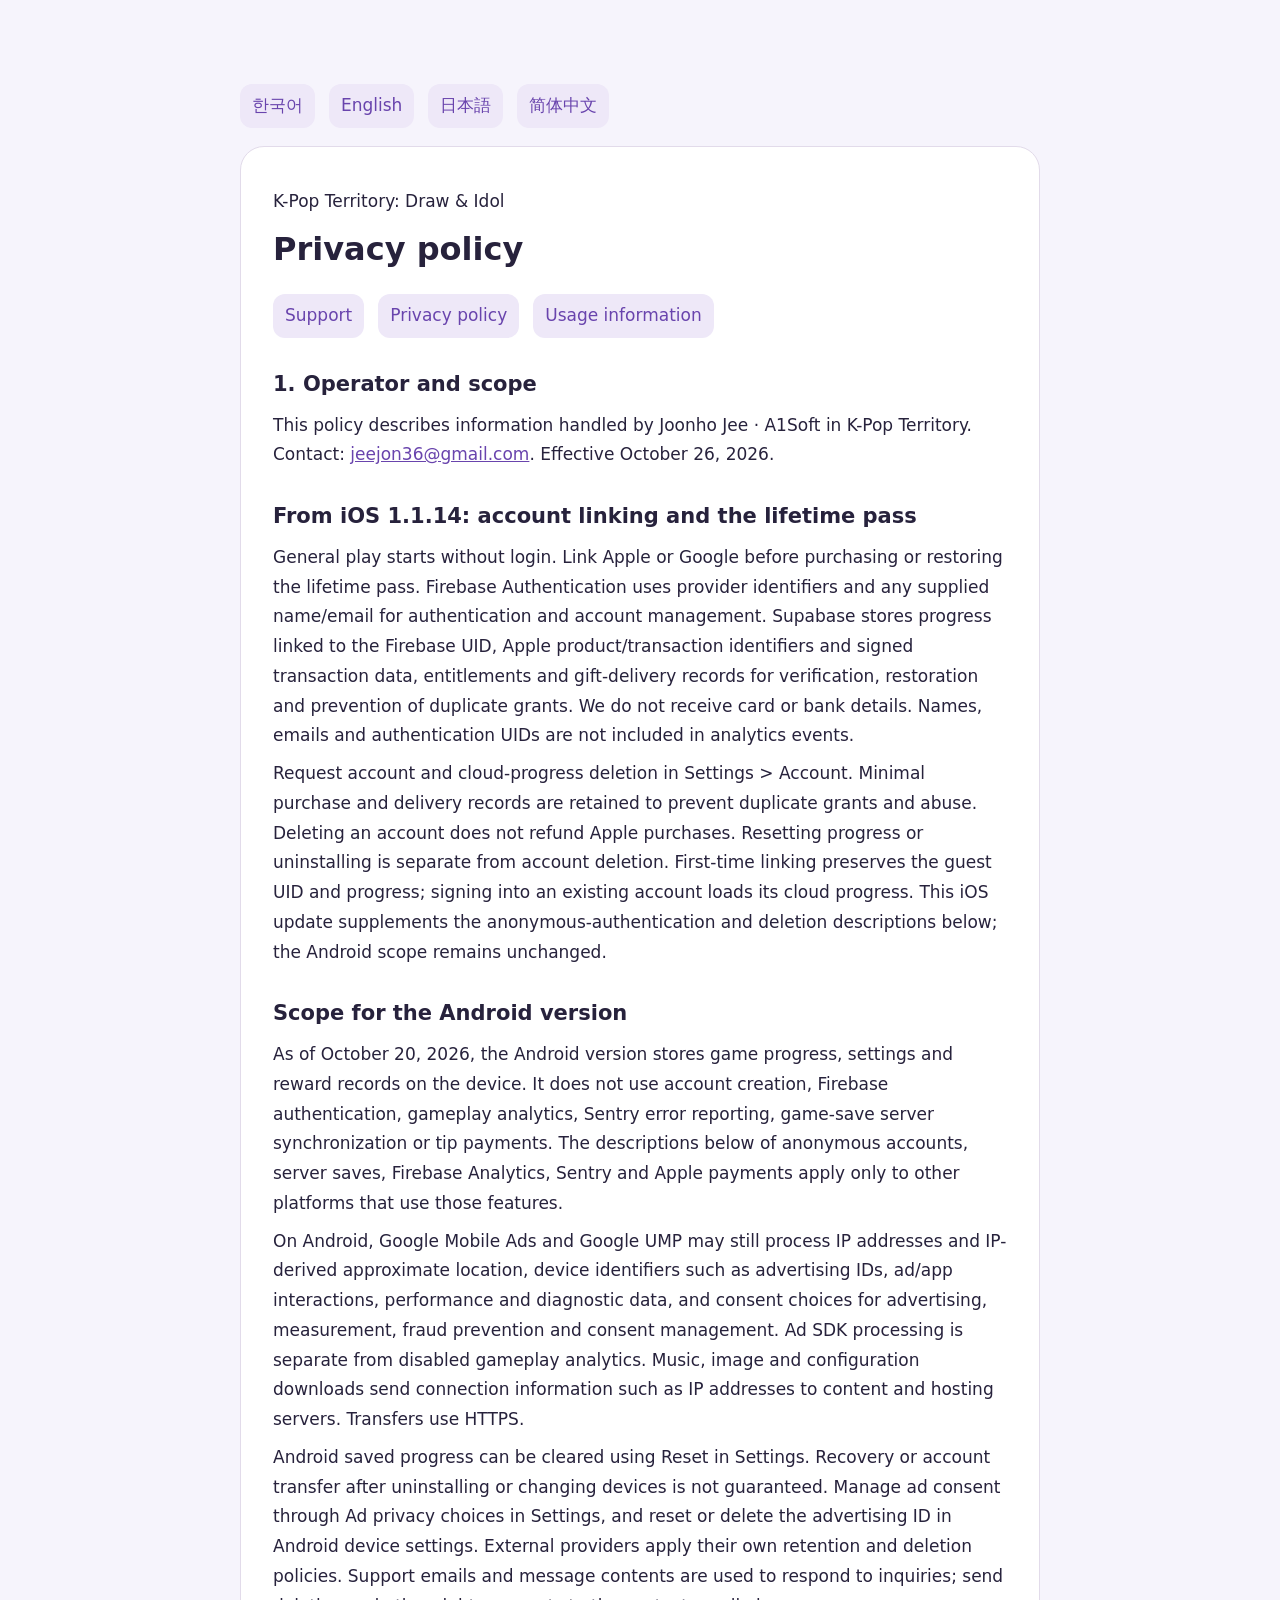
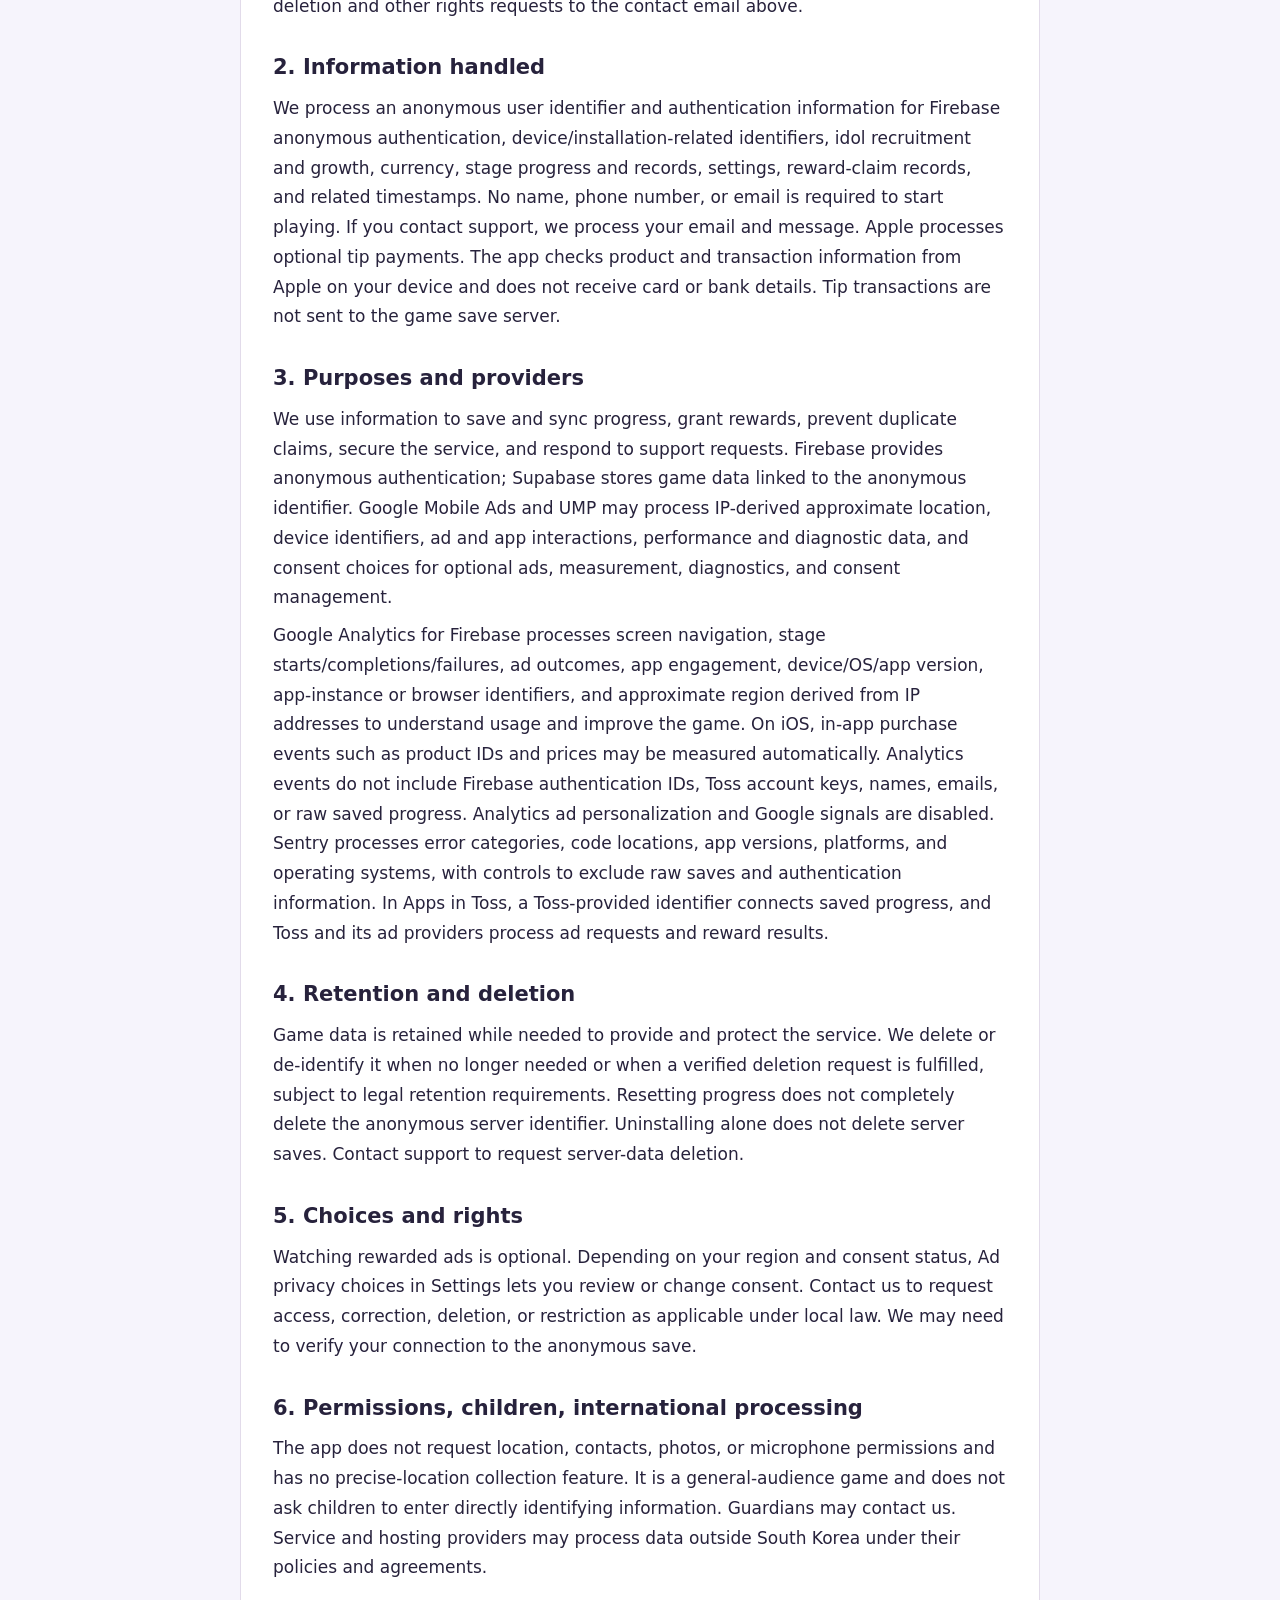
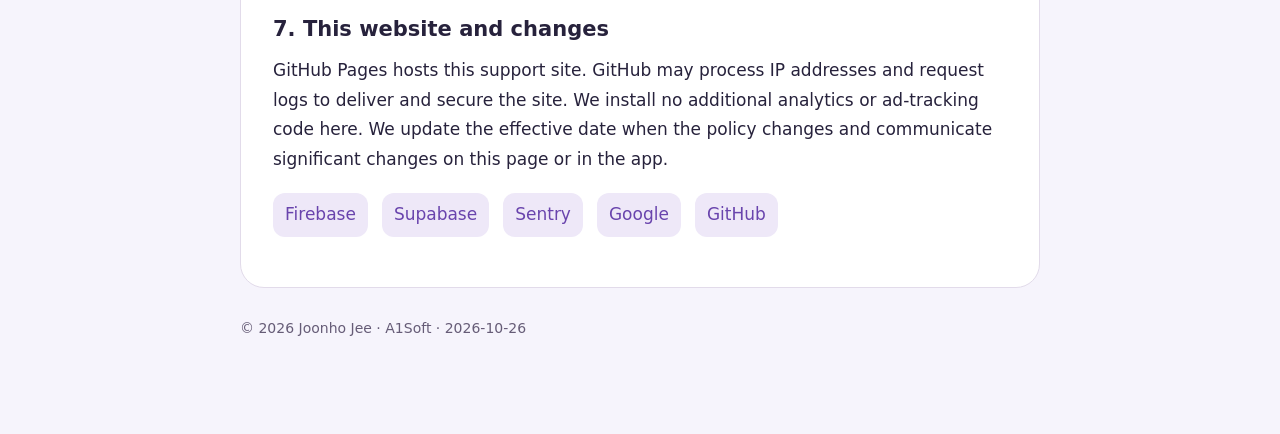
==== commit 5362ab06: "Disclose iOS account linking and lifetime pass" ====
--- a/privacy/index.html
+++ b/privacy/index.html
@@ -1 +1,2 @@
-<!doctype html><html lang="en"><meta charset="utf-8"><meta name="viewport" content="width=device-width,initial-scale=1"><title>K-Pop Territory · privacy</title><link rel="stylesheet" href="../style.css"><body><main><nav aria-label="Language"><a href="?lang=ko">한국어</a><a href="?lang=en">English</a><a href="?lang=ja">日本語</a><a href="?lang=zh-CN">简体中文</a></nav><article><div lang="ko" data-lang="ko"><p>케이팝 땅따먹기</p><h1>개인정보처리방침</h1><nav><a href="../?lang=ko">고객지원</a><a href="../privacy/?lang=ko">개인정보처리방침</a><a href="../terms/?lang=ko">이용 안내</a></nav><section><h2>1. 운영자와 적용 범위</h2><p>본 방침은 지준호(Joonho Jee) · A1Soft가 케이팝 땅따먹기에서 처리하는 정보를 설명합니다. 문의: <a href="mailto:jeejon36@gmail.com">jeejon36@gmail.com</a>. 시행일: 2026년 10월 20일.</p></section><section data-android-disclosure="2026-10-20"><h2>Android 버전의 적용 범위</h2><p>2026년 10월 20일 기준 Android 버전은 게임 진행도·설정·보상 기록을 기기에 저장합니다. 계정 생성, Firebase 인증, 게임 분석, Sentry 오류 전송, 게임 저장 서버 동기화 및 후원 결제를 사용하지 않습니다. 아래의 익명 계정·서버 저장·Firebase Analytics·Sentry·Apple 결제 설명은 해당 기능을 사용하는 다른 플랫폼에만 적용됩니다.</p><p>Android에서도 Google Mobile Ads와 Google UMP는 광고 제공·측정·사기 방지·동의 관리를 위해 IP 주소와 IP 기반 대략적 위치, 광고 ID 등 기기 식별자, 광고·앱 상호작용, 성능·진단 정보 및 동의 선택을 처리할 수 있습니다. 자체 게임 분석을 꺼도 광고 SDK의 처리는 별개입니다. 음악·이미지·운영 설정을 다운로드할 때 콘텐츠 및 호스팅 서버에 IP 주소 등 접속 정보가 전달됩니다. 전송에는 HTTPS를 사용합니다.</p><p>Android 저장 데이터는 설정의 초기화로 지울 수 있습니다. 앱 제거 또는 기기 변경 후 복구와 계정 이전은 보장되지 않습니다. 광고 동의는 설정의 광고 개인정보 선택에서 관리하고, 광고 ID는 Android 기기 설정에서 재설정하거나 삭제할 수 있습니다. 외부 서비스의 보관·삭제는 해당 사업자의 정책이 적용됩니다. 지원 문의 시 보낸 이메일과 문의 내용은 대응에 사용하며, 삭제 등 권리 요청은 위 문의 이메일로 접수합니다.</p></section><section><h2>2. 처리하는 정보</h2><p>Firebase 익명 인증에 사용하는 익명 사용자 식별자와 인증 정보, 기기/설치에 연결된 식별자, 아이돌 영입·성장, 재화, 스테이지 진행·기록, 설정, 광고 보상 지급 기록과 관련 시각을 처리합니다. 게임 시작을 위해 이름, 전화번호, 이메일 입력을 요구하지 않습니다. 문의 시에는 이용자가 보낸 이메일과 문의 내용을 처리합니다. 선택적 후원 결제는 Apple이 처리합니다. 앱은 Apple이 제공한 상품 및 거래 정보를 기기에서 확인하며, 카드나 은행 계좌 정보는 받지 않습니다. 후원 거래를 게임 저장 서버로 전송하지 않습니다.</p></section><section><h2>3. 목적과 외부 서비스</h2><p>게임 진행 저장·동기화, 보상 지급과 중복 지급 방지, 서비스 보안, 문의 대응에 사용합니다. Firebase는 익명 인증을, Supabase는 익명 식별자에 연결된 게임 데이터 저장을 제공합니다. Google Mobile Ads와 UMP는 선택형 광고, 광고 성과 측정, 오류 진단 및 동의 관리를 위해 IP 기반 대략적 위치, 기기 식별자, 광고·앱 상호작용, 성능·진단 정보와 동의 선택을 처리할 수 있습니다.</p><p>Google Analytics for Firebase는 이용 흐름과 게임 개선을 위해 화면 이동, 스테이지 시작·완료·실패, 광고 결과, 앱 사용 시간, 기기·운영체제·앱 버전, 앱 인스턴스 또는 브라우저 식별자 및 IP에서 파생된 대략적 지역을 처리합니다. iOS에서는 상품 ID·가격 등 인앱 구매 이벤트가 자동 측정될 수 있습니다. 분석 이벤트에 Firebase 인증 ID, 토스 계정 키, 이름·이메일 또는 저장 데이터 원문을 포함하지 않습니다. 분석의 광고 개인화와 Google 신호는 사용하지 않습니다. Sentry는 오류 분류·발생 위치·앱 버전·플랫폼·운영체제 정보를 처리하며 사용자 저장 원문이나 인증 정보를 전송하지 않도록 제한합니다. 앱인토스에서는 토스가 제공한 식별자로 저장 기능을 연결하고 토스 및 연결 광고 사업자가 광고 요청·보상 결과를 처리합니다.</p></section><section><h2>4. 보관과 삭제</h2><p>게임 데이터는 서비스 제공과 보안에 필요한 기간 보관하며, 더 이상 필요하지 않거나 유효한 삭제 요청을 처리한 경우 삭제 또는 비식별화합니다. 법령상 보관 의무가 있는 경우 해당 기간 보관합니다. 초기화는 진행도를 처음 상태로 바꾸는 기능이며 익명 서버 식별자의 완전 삭제가 아닙니다. 앱 삭제만으로 서버 저장이 삭제되지 않으므로 서버 데이터 삭제는 문의 이메일로 요청해 주세요.</p></section><section><h2>5. 선택과 권리</h2><p>보상형 광고 시청은 선택 사항입니다. 지역과 동의 상태에 따라 설정의 광고 개인정보 선택에서 동의를 확인하거나 변경할 수 있습니다. 관련 법률에 따른 열람, 정정, 삭제 및 처리 제한 요청은 이메일로 접수합니다. 익명 저장과 요청자의 관계 확인이 필요할 수 있습니다.</p></section><section><h2>6. 권한·아동·국외 처리</h2><p>앱은 위치, 연락처, 사진, 마이크 권한을 요청하지 않습니다. 정밀 위치를 수집하는 기능은 없습니다. 일반 이용자를 위한 게임이며 아동에게 직접 식별 정보를 입력하도록 요구하지 않습니다. 보호자는 관련 문의를 보낼 수 있습니다. 외부 서비스와 호스팅 제공자는 한국 외 국가에서 데이터를 처리할 수 있으며 각 서비스의 정책과 계약에 따라 처리합니다.</p></section><section><h2>7. 이 웹사이트와 변경</h2><p>지원 페이지는 GitHub Pages에서 제공됩니다. GitHub는 페이지 제공과 보안을 위해 IP 주소와 요청 로그를 처리할 수 있습니다. 이 사이트에는 별도 분석 도구나 광고 추적 코드를 설치하지 않습니다. 방침 변경 시 시행일을 갱신하고 중요한 변경을 이 페이지나 앱에서 안내합니다.</p></section></div><div lang="en" data-lang="en"><p>K-Pop Territory: Draw &amp; Idol</p><h1>Privacy policy</h1><nav><a href="../?lang=en">Support</a><a href="../privacy/?lang=en">Privacy policy</a><a href="../terms/?lang=en">Usage information</a></nav><section><h2>1. Operator and scope</h2><p>This policy describes information handled by Joonho Jee · A1Soft in K-Pop Territory. Contact: <a href="mailto:jeejon36@gmail.com">jeejon36@gmail.com</a>. Effective October 20, 2026.</p></section><section data-android-disclosure="2026-10-20"><h2>Scope for the Android version</h2><p>As of October 20, 2026, the Android version stores game progress, settings and reward records on the device. It does not use account creation, Firebase authentication, gameplay analytics, Sentry error reporting, game-save server synchronization or tip payments. The descriptions below of anonymous accounts, server saves, Firebase Analytics, Sentry and Apple payments apply only to other platforms that use those features.</p><p>On Android, Google Mobile Ads and Google UMP may still process IP addresses and IP-derived approximate location, device identifiers such as advertising IDs, ad/app interactions, performance and diagnostic data, and consent choices for advertising, measurement, fraud prevention and consent management. Ad SDK processing is separate from disabled gameplay analytics. Music, image and configuration downloads send connection information such as IP addresses to content and hosting servers. Transfers use HTTPS.</p><p>Android saved progress can be cleared using Reset in Settings. Recovery or account transfer after uninstalling or changing devices is not guaranteed. Manage ad consent through Ad privacy choices in Settings, and reset or delete the advertising ID in Android device settings. External providers apply their own retention and deletion policies. Support emails and message contents are used to respond to inquiries; send deletion and other rights requests to the contact email above.</p></section><section><h2>2. Information handled</h2><p>We process an anonymous user identifier and authentication information for Firebase anonymous authentication, device/installation-related identifiers, idol recruitment and growth, currency, stage progress and records, settings, reward-claim records, and related timestamps. No name, phone number, or email is required to start playing. If you contact support, we process your email and message. Apple processes optional tip payments. The app checks product and transaction information from Apple on your device and does not receive card or bank details. Tip transactions are not sent to the game save server.</p></section><section><h2>3. Purposes and providers</h2><p>We use information to save and sync progress, grant rewards, prevent duplicate claims, secure the service, and respond to support requests. Firebase provides anonymous authentication; Supabase stores game data linked to the anonymous identifier. Google Mobile Ads and UMP may process IP-derived approximate location, device identifiers, ad and app interactions, performance and diagnostic data, and consent choices for optional ads, measurement, diagnostics, and consent management.</p><p>Google Analytics for Firebase processes screen navigation, stage starts/completions/failures, ad outcomes, app engagement, device/OS/app version, app-instance or browser identifiers, and approximate region derived from IP addresses to understand usage and improve the game. On iOS, in-app purchase events such as product IDs and prices may be measured automatically. Analytics events do not include Firebase authentication IDs, Toss account keys, names, emails, or raw saved progress. Analytics ad personalization and Google signals are disabled. Sentry processes error categories, code locations, app versions, platforms, and operating systems, with controls to exclude raw saves and authentication information. In Apps in Toss, a Toss-provided identifier connects saved progress, and Toss and its ad providers process ad requests and reward results.</p></section><section><h2>4. Retention and deletion</h2><p>Game data is retained while needed to provide and protect the service. We delete or de-identify it when no longer needed or when a verified deletion request is fulfilled, subject to legal retention requirements. Resetting progress does not completely delete the anonymous server identifier. Uninstalling alone does not delete server saves. Contact support to request server-data deletion.</p></section><section><h2>5. Choices and rights</h2><p>Watching rewarded ads is optional. Depending on your region and consent status, Ad privacy choices in Settings lets you review or change consent. Contact us to request access, correction, deletion, or restriction as applicable under local law. We may need to verify your connection to the anonymous save.</p></section><section><h2>6. Permissions, children, international processing</h2><p>The app does not request location, contacts, photos, or microphone permissions and has no precise-location collection feature. It is a general-audience game and does not ask children to enter directly identifying information. Guardians may contact us. Service and hosting providers may process data outside South Korea under their policies and agreements.</p></section><section><h2>7. This website and changes</h2><p>GitHub Pages hosts this support site. GitHub may process IP addresses and request logs to deliver and secure the site. We install no additional analytics or ad-tracking code here. We update the effective date when the policy changes and communicate significant changes on this page or in the app.</p></section></div><div lang="ja" data-lang="ja"><p>K-POP 陣取りステージ：アイドル編</p><h1>プライバシーポリシー</h1><nav><a href="../?lang=ja">サポート</a><a href="../privacy/?lang=ja">プライバシーポリシー</a><a href="../terms/?lang=ja">利用案内</a></nav><section><h2>1. 運営者と適用範囲</h2><p>本方針は Joonho Jee · A1Soft による K-POP 陣取りステージの情報の取り扱いを説明します。連絡先：<a href="mailto:jeejon36@gmail.com">jeejon36@gmail.com</a>。施行日：2026年10月20日。</p></section><section data-android-disclosure="2026-10-20"><h2>Android版の適用範囲</h2><p>2026年10月20日時点のAndroid版は進行状況、設定、報酬記録を端末内に保存します。アカウント作成、Firebase認証、ゲーム分析、Sentryへのエラー送信、ゲーム保存のサーバー同期、応援決済は使用しません。以下の匿名アカウント、サーバー保存、Firebase Analytics、Sentry、Apple決済の説明は、それらの機能を使用する他のプラットフォームにのみ適用されます。</p><p>AndroidでもGoogle Mobile AdsとGoogle UMPは広告配信、測定、不正防止、同意管理のため、IPアドレスとIPに基づくおおよその位置、広告ID等の端末識別子、広告・アプリ操作、性能・診断情報、同意の選択を処理する場合があります。広告SDKの処理は無効化されたゲーム分析とは別です。音楽・画像・設定の取得時にはIPアドレス等の接続情報が配信・ホスティングサーバーに送信されます。通信にはHTTPSを使用します。</p><p>Androidの保存データは設定の初期化で消去できます。削除や端末変更後の復元・アカウント移行は保証されません。広告の同意は設定の広告プライバシー項目、広告IDのリセット・削除はAndroidの端末設定で管理できます。外部事業者の保管・削除には各社の方針が適用されます。お問い合わせのメールと内容は対応に使用します。削除等の権利に関するご依頼は上記連絡先へお送りください。</p></section><section><h2>2. 取り扱う情報</h2><p>Firebase匿名認証のユーザー識別子と認証情報、端末・インストールに関連する識別子、アイドルの加入・育成、通貨、ステージの進行と記録、設定、報酬の付与記録と関連日時を取り扱います。ゲーム開始時に氏名、電話番号、メールの入力は不要です。お問い合わせ時はメールと内容を取り扱います。 任意の応援決済はAppleが処理します。アプリはAppleの商品・取引情報を端末上で確認しますが、カードや銀行口座情報は受け取りません。応援の取引をゲーム保存サーバーへ送信しません。</p></section><section><h2>3. 目的と外部サービス</h2><p>進行状況の保存・同期、報酬付与と重複防止、安全な運営、お問い合わせ対応に使用します。Firebaseは匿名認証、Supabaseは匿名識別子に紐づくゲームデータの保存を提供します。Google Mobile AdsとUMPは任意広告、効果測定、診断、同意管理のため、IPに基づくおおよその位置、端末識別子、広告・アプリ操作、性能・診断情報、同意の選択を取り扱う場合があります。</p><p>Google Analytics for Firebaseは利用状況の把握と改善のため、画面遷移、ステージの開始・完了・失敗、広告結果、利用時間、端末・OS・アプリのバージョン、アプリインスタンスまたはブラウザ識別子、IPから推定したおおよその地域を処理します。iOSでは商品IDや価格などのアプリ内購入イベントが自動測定される場合があります。分析イベントにFirebase認証ID、Tossアカウントキー、氏名、メール、保存データの原文は含めません。分析の広告パーソナライズとGoogleシグナルは無効です。Sentryはエラー分類、コード位置、アプリバージョン、プラットフォーム、OSを処理し、保存データの原文や認証情報を送信しないよう制限しています。Apps in TossではTossの識別子で保存機能を接続し、Tossと広告事業者が広告要求と報酬結果を処理します。</p></section><section><h2>4. 保管と削除</h2><p>サービス提供と保護に必要な期間保管し、不要になった場合や確認済みの削除依頼に対応した場合は削除または匿名化します。法定の保管義務がある場合はその期間保管します。初期化は匿名サーバー識別子の完全削除ではありません。アプリ削除だけではサーバーデータは削除されないため、削除はメールでご依頼ください。</p></section><section><h2>5. 選択と権利</h2><p>広告の視聴は任意です。地域と同意状況に応じ、設定の広告プライバシー項目で同意を確認・変更できます。適用法令に基づく開示、訂正、削除、処理制限はメールでご相談ください。匿名保存データとの関係確認が必要になる場合があります。</p></section><section><h2>6. 権限・児童・国外処理</h2><p>位置情報、連絡先、写真、マイクの権限を要求せず、精密な位置の収集機能もありません。一般利用者向けのゲームで、児童に直接識別情報の入力を求めません。保護者からもお問い合わせいただけます。外部サービス・ホスティング事業者は各方針と契約に従い韓国外で情報を処理する場合があります。</p></section><section><h2>7. このサイトと変更</h2><p>本サイトはGitHub Pagesで提供します。GitHubは配信と安全確保のためIPアドレスやリクエストログを処理する場合があります。本サイトに独自の分析や広告追跡コードは設置しません。変更時は施行日を更新し、重要な変更を本ページまたはアプリで案内します。</p></section></div><div lang="zh-CN" data-lang="zh-CN"><p>K-POP 圈地舞台</p><h1>隐私政策</h1><nav><a href="../?lang=zh-CN">客户支持</a><a href="../privacy/?lang=zh-CN">隐私政策</a><a href="../terms/?lang=zh-CN">使用说明</a></nav><section><h2>1. 运营者与范围</h2><p>本政策说明 Joonho Jee · A1Soft 在 K-POP 圈地舞台中如何处理信息。联系：<a href="mailto:jeejon36@gmail.com">jeejon36@gmail.com</a>。生效日期：2026年10月20日。</p></section><section data-android-disclosure="2026-10-20"><h2>Android版本的适用范围</h2><p>截至2026年10月20日，Android版本将游戏进度、设置和奖励记录保存在设备上，不使用账号创建、Firebase身份验证、游戏分析、Sentry错误上报、游戏存档服务器同步或支持付款。下文有关匿名账号、服务器存档、Firebase Analytics、Sentry和Apple付款的说明，仅适用于使用这些功能的其他平台。</p><p>在Android上，Google Mobile Ads和Google UMP仍可能为广告投放、衡量、防欺诈和同意管理处理IP地址及由IP推断的大致位置、广告ID等设备标识符、广告和应用交互、性能和诊断数据以及同意选择。广告SDK的处理与已关闭的游戏分析相互独立。音乐、图片和配置下载会向内容及托管服务器发送IP地址等连接信息。传输使用HTTPS。</p><p>可通过设置中的重置功能清除Android存档。卸载或更换设备后的恢复和账号转移不受保证。可在设置的广告隐私选项中管理同意，并在Android设备设置中重置或删除广告ID。外部服务商按各自政策保留和删除数据。支持邮件及内容用于回复咨询；删除等权利请求可发送至上述邮箱。</p></section><section><h2>2. 处理的信息</h2><p>我们处理Firebase匿名认证所需的匿名用户标识符与认证信息、设备或安装相关标识符、偶像招募与培养、货币、关卡进度与记录、设置、奖励记录及相关时间。开始游戏无需输入姓名、电话号码或邮箱。联系支持时，我们处理您发送的邮箱和咨询内容。 自愿支持的付款由Apple处理。应用在设备上检查Apple提供的商品和交易信息，不会获取银行卡或银行账户信息，也不会将支持交易发送到游戏存档服务器。</p></section><section><h2>3. 目的与服务提供商</h2><p>信息用于存档与同步、发放奖励、防止重复领取、保障服务安全及回复咨询。Firebase提供匿名认证，Supabase保存关联匿名标识符的游戏数据。Google Mobile Ads和UMP可能为可选广告、效果衡量、诊断及同意管理，处理基于IP的大致位置、设备标识符、广告和应用交互、性能和诊断数据以及同意选择。</p><p>Google Analytics for Firebase为了解使用情况并改进游戏，处理页面切换、关卡开始/完成/失败、广告结果、使用时长、设备/系统/应用版本、应用实例或浏览器标识符及根据IP推断的大致地区。iOS上的商品ID、价格等应用内购买事件可能会被自动衡量。分析事件不包含Firebase认证ID、Toss账户密钥、姓名、邮箱或原始存档。分析广告个性化和Google信号均已关闭。Sentry处理错误类别、代码位置、应用版本、平台和操作系统，并限制发送原始存档或认证信息。在Apps in Toss中，通过Toss提供的标识符连接存档功能，Toss及其广告提供商处理广告请求与奖励结果。</p></section><section><h2>4. 保留与删除</h2><p>数据在提供和保护服务所需期间保留；不再需要或完成经验证的删除请求后，会删除或去标识化。法律要求保留时按规定期限处理。重置进度不等于彻底删除匿名服务器标识符。仅卸载应用不会删除服务器存档，如需删除请联系支持邮箱。</p></section><section><h2>5. 选择与权利</h2><p>观看激励广告是自愿的。根据地区及同意状态，可在设置中的广告隐私选项查看或更改同意。您可依适用法律通过邮件请求访问、更正、删除或限制处理。我们可能需要验证您与匿名存档的关系。</p></section><section><h2>6. 权限、儿童与跨境处理</h2><p>应用不请求位置、联系人、照片或麦克风权限，也没有精确位置收集功能。本游戏面向普通用户，不要求儿童输入直接身份信息。监护人可联系我们。外部服务和托管提供商可能依据各自政策及协议在韩国境外处理数据。</p></section><section><h2>7. 本网站与政策变更</h2><p>本支持网站由GitHub Pages托管。GitHub可能为提供页面及保障安全处理IP地址与请求日志。本站未添加额外分析工具或广告追踪代码。政策变更时会更新生效日期，并通过本页或应用通知重大变更。</p></section></div><nav><a href="https://firebase.google.com/support/privacy">Firebase</a><a href="https://supabase.com/privacy">Supabase</a><a href="https://sentry.io/privacy/">Sentry</a><a href="https://policies.google.com/privacy">Google</a><a href="https://docs.github.com/en/site-policy/privacy-policies/github-general-privacy-statement">GitHub</a></nav></article><footer>© 2026 Joonho Jee · A1Soft · 2026-10-20</footer></main><script>const languages=['ko','en','ja','zh-CN'];let l=new URLSearchParams(location.search).get('lang');if(!languages.includes(l)){const n=navigator.language;l=n.startsWith('ko')?'ko':n.startsWith('ja')?'ja':n.startsWith('zh')?'zh-CN':'en'}document.documentElement.lang=l;document.querySelectorAll('[data-lang]').forEach(e=>e.hidden=e.dataset.lang!==l);document.title=document.querySelector('[data-lang="'+l+'"] h1').textContent+' · K-Pop Territory';</script></body></html>+<!DOCTYPE html>
+<html lang="en"><meta charset="utf-8"/><meta content="width=device-width,initial-scale=1" name="viewport"/><title>K-Pop Territory · privacy</title><link href="../style.css" rel="stylesheet"/><body><main><nav aria-label="Language"><a href="?lang=ko">한국어</a><a href="?lang=en">English</a><a href="?lang=ja">日本語</a><a href="?lang=zh-CN">简体中文</a></nav><article><div data-lang="ko" lang="ko"><p>케이팝 땅따먹기</p><h1>개인정보처리방침</h1><nav><a href="../?lang=ko">고객지원</a><a href="../privacy/?lang=ko">개인정보처리방침</a><a href="../terms/?lang=ko">이용 안내</a></nav><section><h2>1. 운영자와 적용 범위</h2><p>본 방침은 지준호(Joonho Jee) · A1Soft가 케이팝 땅따먹기에서 처리하는 정보를 설명합니다. 문의: <a href="mailto:jeejon36@gmail.com">jeejon36@gmail.com</a>. 시행일: 2026년 10월 26일.</p></section><section data-premium-disclosure="2026-10-26"><h2>iOS 1.1.14부터: 계정 연결과 영구 패스</h2><p>일반 플레이는 로그인 없이 시작할 수 있습니다. 영구 패스 구매·복원 전에는 Apple 또는 Google 계정을 연결합니다. Firebase Authentication은 제공자 식별자와 제공된 이름·이메일을 인증 및 계정 관리에 사용합니다. Supabase는 Firebase UID에 연결된 진행도, Apple 상품·거래 식별자와 서명된 거래 정보, 구매 권한 및 선물 지급 기록을 저장하여 구매 검증·복원·중복 지급 방지에 사용합니다. 카드·은행 계좌 정보는 받지 않습니다. 이름·이메일·인증 UID를 분석 이벤트에 넣지 않습니다.</p><p>설정 &gt; 계정에서 계정과 서버 진행도 삭제를 요청할 수 있습니다. 중복 지급과 부정 이용을 막기 위한 최소 구매·지급 기록은 보관하며, 계정 삭제로 Apple 구매가 환불되지는 않습니다. 초기화나 앱 제거는 계정 삭제와 다릅니다. 첫 연결은 게스트 UID와 진행도를 유지하며, 기존 계정으로 로그인하면 해당 계정의 클라우드 진행도를 불러옵니다. 이 설명은 아래 익명 인증·삭제 안내에 대한 iOS 기능 추가 사항이며 Android 적용 범위는 그대로입니다.</p></section><section data-android-disclosure="2026-10-20"><h2>Android 버전의 적용 범위</h2><p>2026년 10월 20일 기준 Android 버전은 게임 진행도·설정·보상 기록을 기기에 저장합니다. 계정 생성, Firebase 인증, 게임 분석, Sentry 오류 전송, 게임 저장 서버 동기화 및 후원 결제를 사용하지 않습니다. 아래의 익명 계정·서버 저장·Firebase Analytics·Sentry·Apple 결제 설명은 해당 기능을 사용하는 다른 플랫폼에만 적용됩니다.</p><p>Android에서도 Google Mobile Ads와 Google UMP는 광고 제공·측정·사기 방지·동의 관리를 위해 IP 주소와 IP 기반 대략적 위치, 광고 ID 등 기기 식별자, 광고·앱 상호작용, 성능·진단 정보 및 동의 선택을 처리할 수 있습니다. 자체 게임 분석을 꺼도 광고 SDK의 처리는 별개입니다. 음악·이미지·운영 설정을 다운로드할 때 콘텐츠 및 호스팅 서버에 IP 주소 등 접속 정보가 전달됩니다. 전송에는 HTTPS를 사용합니다.</p><p>Android 저장 데이터는 설정의 초기화로 지울 수 있습니다. 앱 제거 또는 기기 변경 후 복구와 계정 이전은 보장되지 않습니다. 광고 동의는 설정의 광고 개인정보 선택에서 관리하고, 광고 ID는 Android 기기 설정에서 재설정하거나 삭제할 수 있습니다. 외부 서비스의 보관·삭제는 해당 사업자의 정책이 적용됩니다. 지원 문의 시 보낸 이메일과 문의 내용은 대응에 사용하며, 삭제 등 권리 요청은 위 문의 이메일로 접수합니다.</p></section><section><h2>2. 처리하는 정보</h2><p>Firebase 익명 인증에 사용하는 익명 사용자 식별자와 인증 정보, 기기/설치에 연결된 식별자, 아이돌 영입·성장, 재화, 스테이지 진행·기록, 설정, 광고 보상 지급 기록과 관련 시각을 처리합니다. 게임 시작을 위해 이름, 전화번호, 이메일 입력을 요구하지 않습니다. 문의 시에는 이용자가 보낸 이메일과 문의 내용을 처리합니다. 선택적 후원 결제는 Apple이 처리합니다. 앱은 Apple이 제공한 상품 및 거래 정보를 기기에서 확인하며, 카드나 은행 계좌 정보는 받지 않습니다. 후원 거래를 게임 저장 서버로 전송하지 않습니다.</p></section><section><h2>3. 목적과 외부 서비스</h2><p>게임 진행 저장·동기화, 보상 지급과 중복 지급 방지, 서비스 보안, 문의 대응에 사용합니다. Firebase는 익명 인증을, Supabase는 익명 식별자에 연결된 게임 데이터 저장을 제공합니다. Google Mobile Ads와 UMP는 선택형 광고, 광고 성과 측정, 오류 진단 및 동의 관리를 위해 IP 기반 대략적 위치, 기기 식별자, 광고·앱 상호작용, 성능·진단 정보와 동의 선택을 처리할 수 있습니다.</p><p>Google Analytics for Firebase는 이용 흐름과 게임 개선을 위해 화면 이동, 스테이지 시작·완료·실패, 광고 결과, 앱 사용 시간, 기기·운영체제·앱 버전, 앱 인스턴스 또는 브라우저 식별자 및 IP에서 파생된 대략적 지역을 처리합니다. iOS에서는 상품 ID·가격 등 인앱 구매 이벤트가 자동 측정될 수 있습니다. 분석 이벤트에 Firebase 인증 ID, 토스 계정 키, 이름·이메일 또는 저장 데이터 원문을 포함하지 않습니다. 분석의 광고 개인화와 Google 신호는 사용하지 않습니다. Sentry는 오류 분류·발생 위치·앱 버전·플랫폼·운영체제 정보를 처리하며 사용자 저장 원문이나 인증 정보를 전송하지 않도록 제한합니다. 앱인토스에서는 토스가 제공한 식별자로 저장 기능을 연결하고 토스 및 연결 광고 사업자가 광고 요청·보상 결과를 처리합니다.</p></section><section><h2>4. 보관과 삭제</h2><p>게임 데이터는 서비스 제공과 보안에 필요한 기간 보관하며, 더 이상 필요하지 않거나 유효한 삭제 요청을 처리한 경우 삭제 또는 비식별화합니다. 법령상 보관 의무가 있는 경우 해당 기간 보관합니다. 초기화는 진행도를 처음 상태로 바꾸는 기능이며 익명 서버 식별자의 완전 삭제가 아닙니다. 앱 삭제만으로 서버 저장이 삭제되지 않으므로 서버 데이터 삭제는 문의 이메일로 요청해 주세요.</p></section><section><h2>5. 선택과 권리</h2><p>보상형 광고 시청은 선택 사항입니다. 지역과 동의 상태에 따라 설정의 광고 개인정보 선택에서 동의를 확인하거나 변경할 수 있습니다. 관련 법률에 따른 열람, 정정, 삭제 및 처리 제한 요청은 이메일로 접수합니다. 익명 저장과 요청자의 관계 확인이 필요할 수 있습니다.</p></section><section><h2>6. 권한·아동·국외 처리</h2><p>앱은 위치, 연락처, 사진, 마이크 권한을 요청하지 않습니다. 정밀 위치를 수집하는 기능은 없습니다. 일반 이용자를 위한 게임이며 아동에게 직접 식별 정보를 입력하도록 요구하지 않습니다. 보호자는 관련 문의를 보낼 수 있습니다. 외부 서비스와 호스팅 제공자는 한국 외 국가에서 데이터를 처리할 수 있으며 각 서비스의 정책과 계약에 따라 처리합니다.</p></section><section><h2>7. 이 웹사이트와 변경</h2><p>지원 페이지는 GitHub Pages에서 제공됩니다. GitHub는 페이지 제공과 보안을 위해 IP 주소와 요청 로그를 처리할 수 있습니다. 이 사이트에는 별도 분석 도구나 광고 추적 코드를 설치하지 않습니다. 방침 변경 시 시행일을 갱신하고 중요한 변경을 이 페이지나 앱에서 안내합니다.</p></section></div><div data-lang="en" lang="en"><p>K-Pop Territory: Draw &amp; Idol</p><h1>Privacy policy</h1><nav><a href="../?lang=en">Support</a><a href="../privacy/?lang=en">Privacy policy</a><a href="../terms/?lang=en">Usage information</a></nav><section><h2>1. Operator and scope</h2><p>This policy describes information handled by Joonho Jee · A1Soft in K-Pop Territory. Contact: <a href="mailto:jeejon36@gmail.com">jeejon36@gmail.com</a>. Effective October 26, 2026.</p></section><section data-premium-disclosure="2026-10-26"><h2>From iOS 1.1.14: account linking and the lifetime pass</h2><p>General play starts without login. Link Apple or Google before purchasing or restoring the lifetime pass. Firebase Authentication uses provider identifiers and any supplied name/email for authentication and account management. Supabase stores progress linked to the Firebase UID, Apple product/transaction identifiers and signed transaction data, entitlements and gift-delivery records for verification, restoration and prevention of duplicate grants. We do not receive card or bank details. Names, emails and authentication UIDs are not included in analytics events.</p><p>Request account and cloud-progress deletion in Settings &gt; Account. Minimal purchase and delivery records are retained to prevent duplicate grants and abuse. Deleting an account does not refund Apple purchases. Resetting progress or uninstalling is separate from account deletion. First-time linking preserves the guest UID and progress; signing into an existing account loads its cloud progress. This iOS update supplements the anonymous-authentication and deletion descriptions below; the Android scope remains unchanged.</p></section><section data-android-disclosure="2026-10-20"><h2>Scope for the Android version</h2><p>As of October 20, 2026, the Android version stores game progress, settings and reward records on the device. It does not use account creation, Firebase authentication, gameplay analytics, Sentry error reporting, game-save server synchronization or tip payments. The descriptions below of anonymous accounts, server saves, Firebase Analytics, Sentry and Apple payments apply only to other platforms that use those features.</p><p>On Android, Google Mobile Ads and Google UMP may still process IP addresses and IP-derived approximate location, device identifiers such as advertising IDs, ad/app interactions, performance and diagnostic data, and consent choices for advertising, measurement, fraud prevention and consent management. Ad SDK processing is separate from disabled gameplay analytics. Music, image and configuration downloads send connection information such as IP addresses to content and hosting servers. Transfers use HTTPS.</p><p>Android saved progress can be cleared using Reset in Settings. Recovery or account transfer after uninstalling or changing devices is not guaranteed. Manage ad consent through Ad privacy choices in Settings, and reset or delete the advertising ID in Android device settings. External providers apply their own retention and deletion policies. Support emails and message contents are used to respond to inquiries; send deletion and other rights requests to the contact email above.</p></section><section><h2>2. Information handled</h2><p>We process an anonymous user identifier and authentication information for Firebase anonymous authentication, device/installation-related identifiers, idol recruitment and growth, currency, stage progress and records, settings, reward-claim records, and related timestamps. No name, phone number, or email is required to start playing. If you contact support, we process your email and message. Apple processes optional tip payments. The app checks product and transaction information from Apple on your device and does not receive card or bank details. Tip transactions are not sent to the game save server.</p></section><section><h2>3. Purposes and providers</h2><p>We use information to save and sync progress, grant rewards, prevent duplicate claims, secure the service, and respond to support requests. Firebase provides anonymous authentication; Supabase stores game data linked to the anonymous identifier. Google Mobile Ads and UMP may process IP-derived approximate location, device identifiers, ad and app interactions, performance and diagnostic data, and consent choices for optional ads, measurement, diagnostics, and consent management.</p><p>Google Analytics for Firebase processes screen navigation, stage starts/completions/failures, ad outcomes, app engagement, device/OS/app version, app-instance or browser identifiers, and approximate region derived from IP addresses to understand usage and improve the game. On iOS, in-app purchase events such as product IDs and prices may be measured automatically. Analytics events do not include Firebase authentication IDs, Toss account keys, names, emails, or raw saved progress. Analytics ad personalization and Google signals are disabled. Sentry processes error categories, code locations, app versions, platforms, and operating systems, with controls to exclude raw saves and authentication information. In Apps in Toss, a Toss-provided identifier connects saved progress, and Toss and its ad providers process ad requests and reward results.</p></section><section><h2>4. Retention and deletion</h2><p>Game data is retained while needed to provide and protect the service. We delete or de-identify it when no longer needed or when a verified deletion request is fulfilled, subject to legal retention requirements. Resetting progress does not completely delete the anonymous server identifier. Uninstalling alone does not delete server saves. Contact support to request server-data deletion.</p></section><section><h2>5. Choices and rights</h2><p>Watching rewarded ads is optional. Depending on your region and consent status, Ad privacy choices in Settings lets you review or change consent. Contact us to request access, correction, deletion, or restriction as applicable under local law. We may need to verify your connection to the anonymous save.</p></section><section><h2>6. Permissions, children, international processing</h2><p>The app does not request location, contacts, photos, or microphone permissions and has no precise-location collection feature. It is a general-audience game and does not ask children to enter directly identifying information. Guardians may contact us. Service and hosting providers may process data outside South Korea under their policies and agreements.</p></section><section><h2>7. This website and changes</h2><p>GitHub Pages hosts this support site. GitHub may process IP addresses and request logs to deliver and secure the site. We install no additional analytics or ad-tracking code here. We update the effective date when the policy changes and communicate significant changes on this page or in the app.</p></section></div><div data-lang="ja" lang="ja"><p>K-POP 陣取りステージ：アイドル編</p><h1>プライバシーポリシー</h1><nav><a href="../?lang=ja">サポート</a><a href="../privacy/?lang=ja">プライバシーポリシー</a><a href="../terms/?lang=ja">利用案内</a></nav><section><h2>1. 運営者と適用範囲</h2><p>本方針は Joonho Jee · A1Soft による K-POP 陣取りステージの情報の取り扱いを説明します。連絡先：<a href="mailto:jeejon36@gmail.com">jeejon36@gmail.com</a>。施行日：2026年10月26日。</p></section><section data-premium-disclosure="2026-10-26"><h2>iOS 1.1.14以降：アカウント連携と永久パス</h2><p>通常プレイはログイン不要です。永久パスの購入・復元前にAppleまたはGoogleを連携します。Firebase Authenticationは提供者の識別子と提供された氏名・メールを認証とアカウント管理に使用します。SupabaseはFirebase UIDに紐づく進行状況、Appleの商品・取引識別子と署名済み取引情報、購入権利、特典付与記録を保存し、購入確認・復元・重複防止に使用します。カードや銀行口座情報は受け取りません。氏名・メール・認証UIDは分析イベントに含めません。</p><p>設定のアカウント画面でアカウントとサーバー進行状況の削除を依頼できます。重複付与・不正防止のため最小限の購入・付与記録を保持します。アカウント削除はApple購入の返金ではありません。初期化やアプリ削除とは別の操作です。初回連携はゲストUIDと進行状況を維持し、既存アカウントへのログインはそのクラウド進行状況を読み込みます。このiOS追加説明は以下の匿名認証・削除の案内を補足します。Androidの適用範囲は変わりません。</p></section><section data-android-disclosure="2026-10-20"><h2>Android版の適用範囲</h2><p>2026年10月20日時点のAndroid版は進行状況、設定、報酬記録を端末内に保存します。アカウント作成、Firebase認証、ゲーム分析、Sentryへのエラー送信、ゲーム保存のサーバー同期、応援決済は使用しません。以下の匿名アカウント、サーバー保存、Firebase Analytics、Sentry、Apple決済の説明は、それらの機能を使用する他のプラットフォームにのみ適用されます。</p><p>AndroidでもGoogle Mobile AdsとGoogle UMPは広告配信、測定、不正防止、同意管理のため、IPアドレスとIPに基づくおおよその位置、広告ID等の端末識別子、広告・アプリ操作、性能・診断情報、同意の選択を処理する場合があります。広告SDKの処理は無効化されたゲーム分析とは別です。音楽・画像・設定の取得時にはIPアドレス等の接続情報が配信・ホスティングサーバーに送信されます。通信にはHTTPSを使用します。</p><p>Androidの保存データは設定の初期化で消去できます。削除や端末変更後の復元・アカウント移行は保証されません。広告の同意は設定の広告プライバシー項目、広告IDのリセット・削除はAndroidの端末設定で管理できます。外部事業者の保管・削除には各社の方針が適用されます。お問い合わせのメールと内容は対応に使用します。削除等の権利に関するご依頼は上記連絡先へお送りください。</p></section><section><h2>2. 取り扱う情報</h2><p>Firebase匿名認証のユーザー識別子と認証情報、端末・インストールに関連する識別子、アイドルの加入・育成、通貨、ステージの進行と記録、設定、報酬の付与記録と関連日時を取り扱います。ゲーム開始時に氏名、電話番号、メールの入力は不要です。お問い合わせ時はメールと内容を取り扱います。 任意の応援決済はAppleが処理します。アプリはAppleの商品・取引情報を端末上で確認しますが、カードや銀行口座情報は受け取りません。応援の取引をゲーム保存サーバーへ送信しません。</p></section><section><h2>3. 目的と外部サービス</h2><p>進行状況の保存・同期、報酬付与と重複防止、安全な運営、お問い合わせ対応に使用します。Firebaseは匿名認証、Supabaseは匿名識別子に紐づくゲームデータの保存を提供します。Google Mobile AdsとUMPは任意広告、効果測定、診断、同意管理のため、IPに基づくおおよその位置、端末識別子、広告・アプリ操作、性能・診断情報、同意の選択を取り扱う場合があります。</p><p>Google Analytics for Firebaseは利用状況の把握と改善のため、画面遷移、ステージの開始・完了・失敗、広告結果、利用時間、端末・OS・アプリのバージョン、アプリインスタンスまたはブラウザ識別子、IPから推定したおおよその地域を処理します。iOSでは商品IDや価格などのアプリ内購入イベントが自動測定される場合があります。分析イベントにFirebase認証ID、Tossアカウントキー、氏名、メール、保存データの原文は含めません。分析の広告パーソナライズとGoogleシグナルは無効です。Sentryはエラー分類、コード位置、アプリバージョン、プラットフォーム、OSを処理し、保存データの原文や認証情報を送信しないよう制限しています。Apps in TossではTossの識別子で保存機能を接続し、Tossと広告事業者が広告要求と報酬結果を処理します。</p></section><section><h2>4. 保管と削除</h2><p>サービス提供と保護に必要な期間保管し、不要になった場合や確認済みの削除依頼に対応した場合は削除または匿名化します。法定の保管義務がある場合はその期間保管します。初期化は匿名サーバー識別子の完全削除ではありません。アプリ削除だけではサーバーデータは削除されないため、削除はメールでご依頼ください。</p></section><section><h2>5. 選択と権利</h2><p>広告の視聴は任意です。地域と同意状況に応じ、設定の広告プライバシー項目で同意を確認・変更できます。適用法令に基づく開示、訂正、削除、処理制限はメールでご相談ください。匿名保存データとの関係確認が必要になる場合があります。</p></section><section><h2>6. 権限・児童・国外処理</h2><p>位置情報、連絡先、写真、マイクの権限を要求せず、精密な位置の収集機能もありません。一般利用者向けのゲームで、児童に直接識別情報の入力を求めません。保護者からもお問い合わせいただけます。外部サービス・ホスティング事業者は各方針と契約に従い韓国外で情報を処理する場合があります。</p></section><section><h2>7. このサイトと変更</h2><p>本サイトはGitHub Pagesで提供します。GitHubは配信と安全確保のためIPアドレスやリクエストログを処理する場合があります。本サイトに独自の分析や広告追跡コードは設置しません。変更時は施行日を更新し、重要な変更を本ページまたはアプリで案内します。</p></section></div><div data-lang="zh-CN" lang="zh-CN"><p>K-POP 圈地舞台</p><h1>隐私政策</h1><nav><a href="../?lang=zh-CN">客户支持</a><a href="../privacy/?lang=zh-CN">隐私政策</a><a href="../terms/?lang=zh-CN">使用说明</a></nav><section><h2>1. 运营者与范围</h2><p>本政策说明 Joonho Jee · A1Soft 在 K-POP 圈地舞台中如何处理信息。联系：<a href="mailto:jeejon36@gmail.com">jeejon36@gmail.com</a>。生效日期：2026年10月26日。</p></section><section data-premium-disclosure="2026-10-26"><h2>iOS 1.1.14起：账号关联和永久通行证</h2><p>普通游玩无需登录。购买或恢复永久通行证前需关联Apple或Google。Firebase Authentication使用服务商标识符以及提供的姓名和邮箱进行身份验证与账号管理。Supabase保存与Firebase UID关联的进度、Apple商品和交易标识符及签名交易信息、购买权益和礼包发放记录，用于验证、恢复和防止重复发放。我们不获取银行卡或银行账户信息，不在分析事件中包含姓名、邮箱或认证UID。</p><p>可在设置的账号页面申请删除账号和服务器进度。为防止重复发放和滥用，会保留最少的购买与发放记录。删除账号不代表Apple购买退款，重置进度或卸载也不同于删除账号。首次关联保留访客UID和进度，登录已有账号则加载其云端进度。本iOS补充说明更新下方匿名认证与删除相关说明，Android适用范围不变。</p></section><section data-android-disclosure="2026-10-20"><h2>Android版本的适用范围</h2><p>截至2026年10月20日，Android版本将游戏进度、设置和奖励记录保存在设备上，不使用账号创建、Firebase身份验证、游戏分析、Sentry错误上报、游戏存档服务器同步或支持付款。下文有关匿名账号、服务器存档、Firebase Analytics、Sentry和Apple付款的说明，仅适用于使用这些功能的其他平台。</p><p>在Android上，Google Mobile Ads和Google UMP仍可能为广告投放、衡量、防欺诈和同意管理处理IP地址及由IP推断的大致位置、广告ID等设备标识符、广告和应用交互、性能和诊断数据以及同意选择。广告SDK的处理与已关闭的游戏分析相互独立。音乐、图片和配置下载会向内容及托管服务器发送IP地址等连接信息。传输使用HTTPS。</p><p>可通过设置中的重置功能清除Android存档。卸载或更换设备后的恢复和账号转移不受保证。可在设置的广告隐私选项中管理同意，并在Android设备设置中重置或删除广告ID。外部服务商按各自政策保留和删除数据。支持邮件及内容用于回复咨询；删除等权利请求可发送至上述邮箱。</p></section><section><h2>2. 处理的信息</h2><p>我们处理Firebase匿名认证所需的匿名用户标识符与认证信息、设备或安装相关标识符、偶像招募与培养、货币、关卡进度与记录、设置、奖励记录及相关时间。开始游戏无需输入姓名、电话号码或邮箱。联系支持时，我们处理您发送的邮箱和咨询内容。 自愿支持的付款由Apple处理。应用在设备上检查Apple提供的商品和交易信息，不会获取银行卡或银行账户信息，也不会将支持交易发送到游戏存档服务器。</p></section><section><h2>3. 目的与服务提供商</h2><p>信息用于存档与同步、发放奖励、防止重复领取、保障服务安全及回复咨询。Firebase提供匿名认证，Supabase保存关联匿名标识符的游戏数据。Google Mobile Ads和UMP可能为可选广告、效果衡量、诊断及同意管理，处理基于IP的大致位置、设备标识符、广告和应用交互、性能和诊断数据以及同意选择。</p><p>Google Analytics for Firebase为了解使用情况并改进游戏，处理页面切换、关卡开始/完成/失败、广告结果、使用时长、设备/系统/应用版本、应用实例或浏览器标识符及根据IP推断的大致地区。iOS上的商品ID、价格等应用内购买事件可能会被自动衡量。分析事件不包含Firebase认证ID、Toss账户密钥、姓名、邮箱或原始存档。分析广告个性化和Google信号均已关闭。Sentry处理错误类别、代码位置、应用版本、平台和操作系统，并限制发送原始存档或认证信息。在Apps in Toss中，通过Toss提供的标识符连接存档功能，Toss及其广告提供商处理广告请求与奖励结果。</p></section><section><h2>4. 保留与删除</h2><p>数据在提供和保护服务所需期间保留；不再需要或完成经验证的删除请求后，会删除或去标识化。法律要求保留时按规定期限处理。重置进度不等于彻底删除匿名服务器标识符。仅卸载应用不会删除服务器存档，如需删除请联系支持邮箱。</p></section><section><h2>5. 选择与权利</h2><p>观看激励广告是自愿的。根据地区及同意状态，可在设置中的广告隐私选项查看或更改同意。您可依适用法律通过邮件请求访问、更正、删除或限制处理。我们可能需要验证您与匿名存档的关系。</p></section><section><h2>6. 权限、儿童与跨境处理</h2><p>应用不请求位置、联系人、照片或麦克风权限，也没有精确位置收集功能。本游戏面向普通用户，不要求儿童输入直接身份信息。监护人可联系我们。外部服务和托管提供商可能依据各自政策及协议在韩国境外处理数据。</p></section><section><h2>7. 本网站与政策变更</h2><p>本支持网站由GitHub Pages托管。GitHub可能为提供页面及保障安全处理IP地址与请求日志。本站未添加额外分析工具或广告追踪代码。政策变更时会更新生效日期，并通过本页或应用通知重大变更。</p></section></div><nav><a href="https://firebase.google.com/support/privacy">Firebase</a><a href="https://supabase.com/privacy">Supabase</a><a href="https://sentry.io/privacy/">Sentry</a><a href="https://policies.google.com/privacy">Google</a><a href="https://docs.github.com/en/site-policy/privacy-policies/github-general-privacy-statement">GitHub</a></nav></article><footer>© 2026 Joonho Jee · A1Soft · 2026-10-26</footer></main><script>const languages=['ko','en','ja','zh-CN'];let l=new URLSearchParams(location.search).get('lang');if(!languages.includes(l)){const n=navigator.language;l=n.startsWith('ko')?'ko':n.startsWith('ja')?'ja':n.startsWith('zh')?'zh-CN':'en'}document.documentElement.lang=l;document.querySelectorAll('[data-lang]').forEach(e=>e.hidden=e.dataset.lang!==l);document.title=document.querySelector('[data-lang="'+l+'"] h1').textContent+' · K-Pop Territory';</script></body></html>
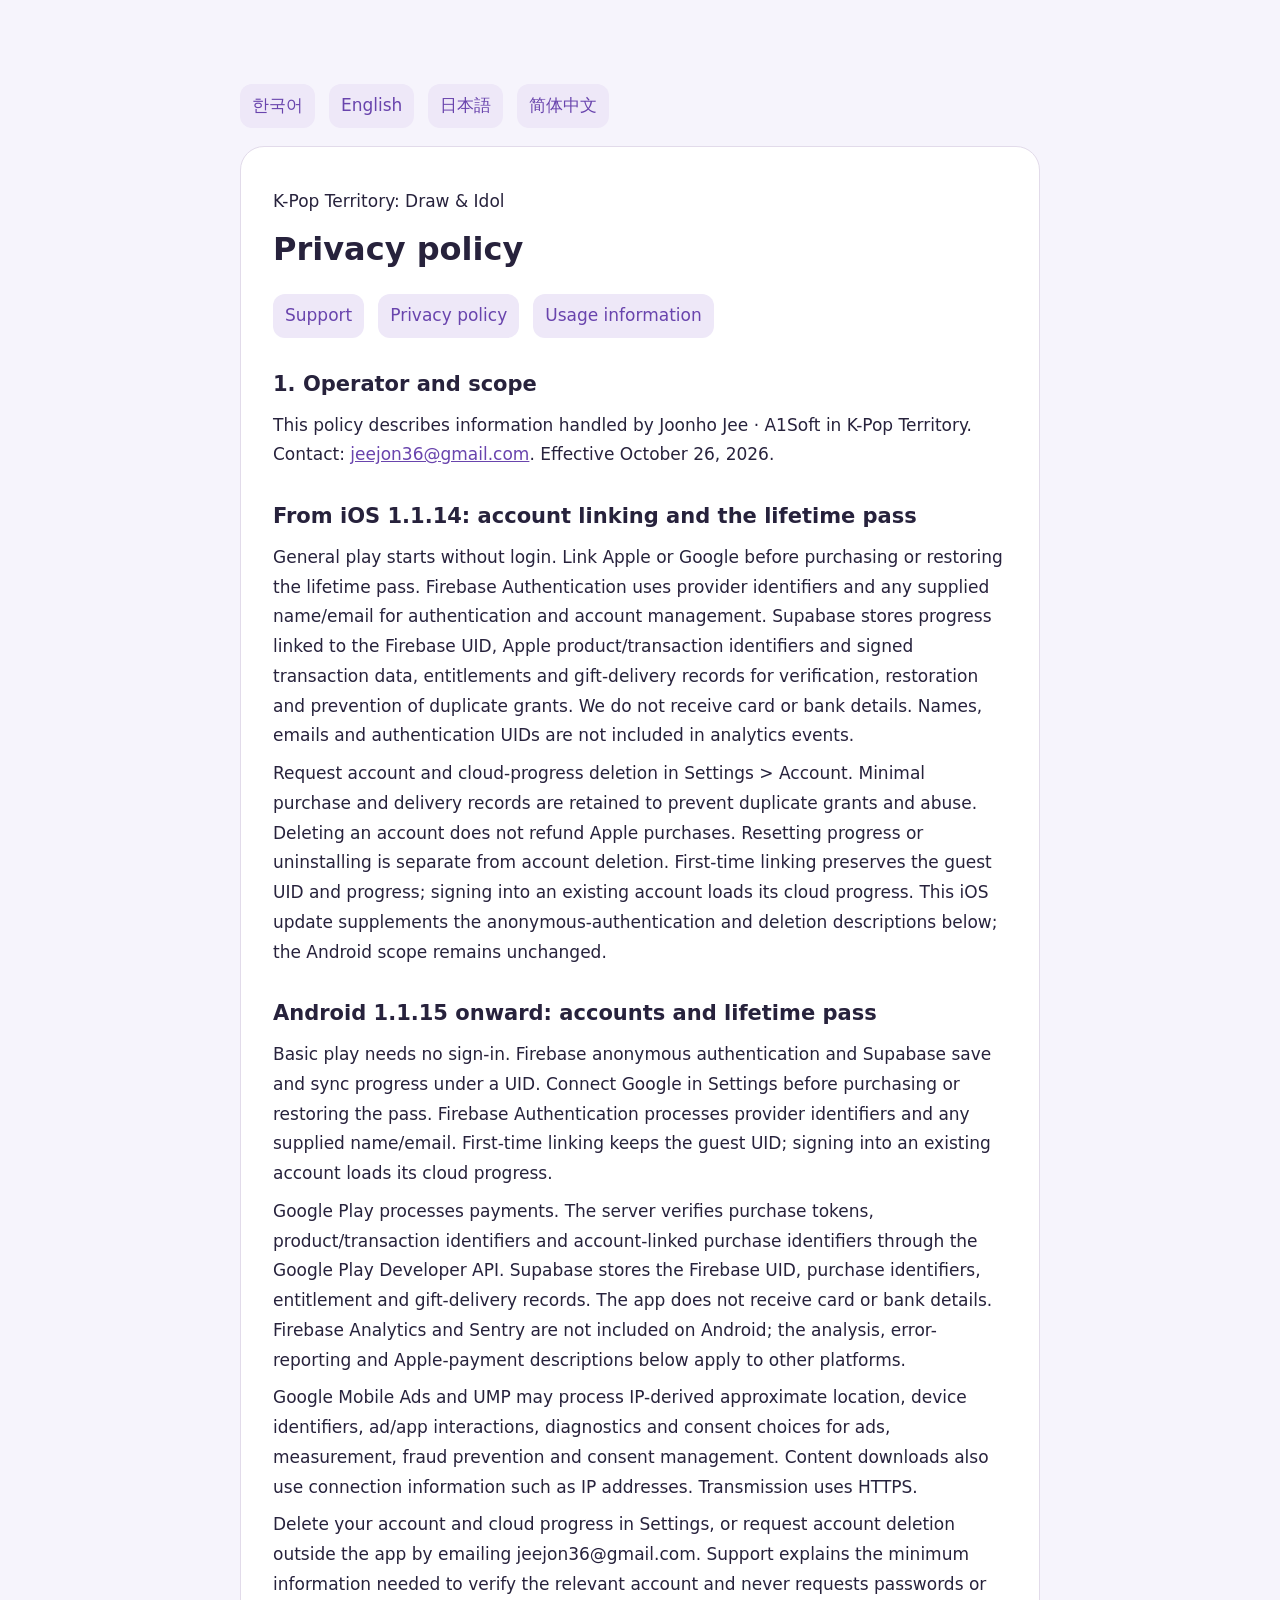
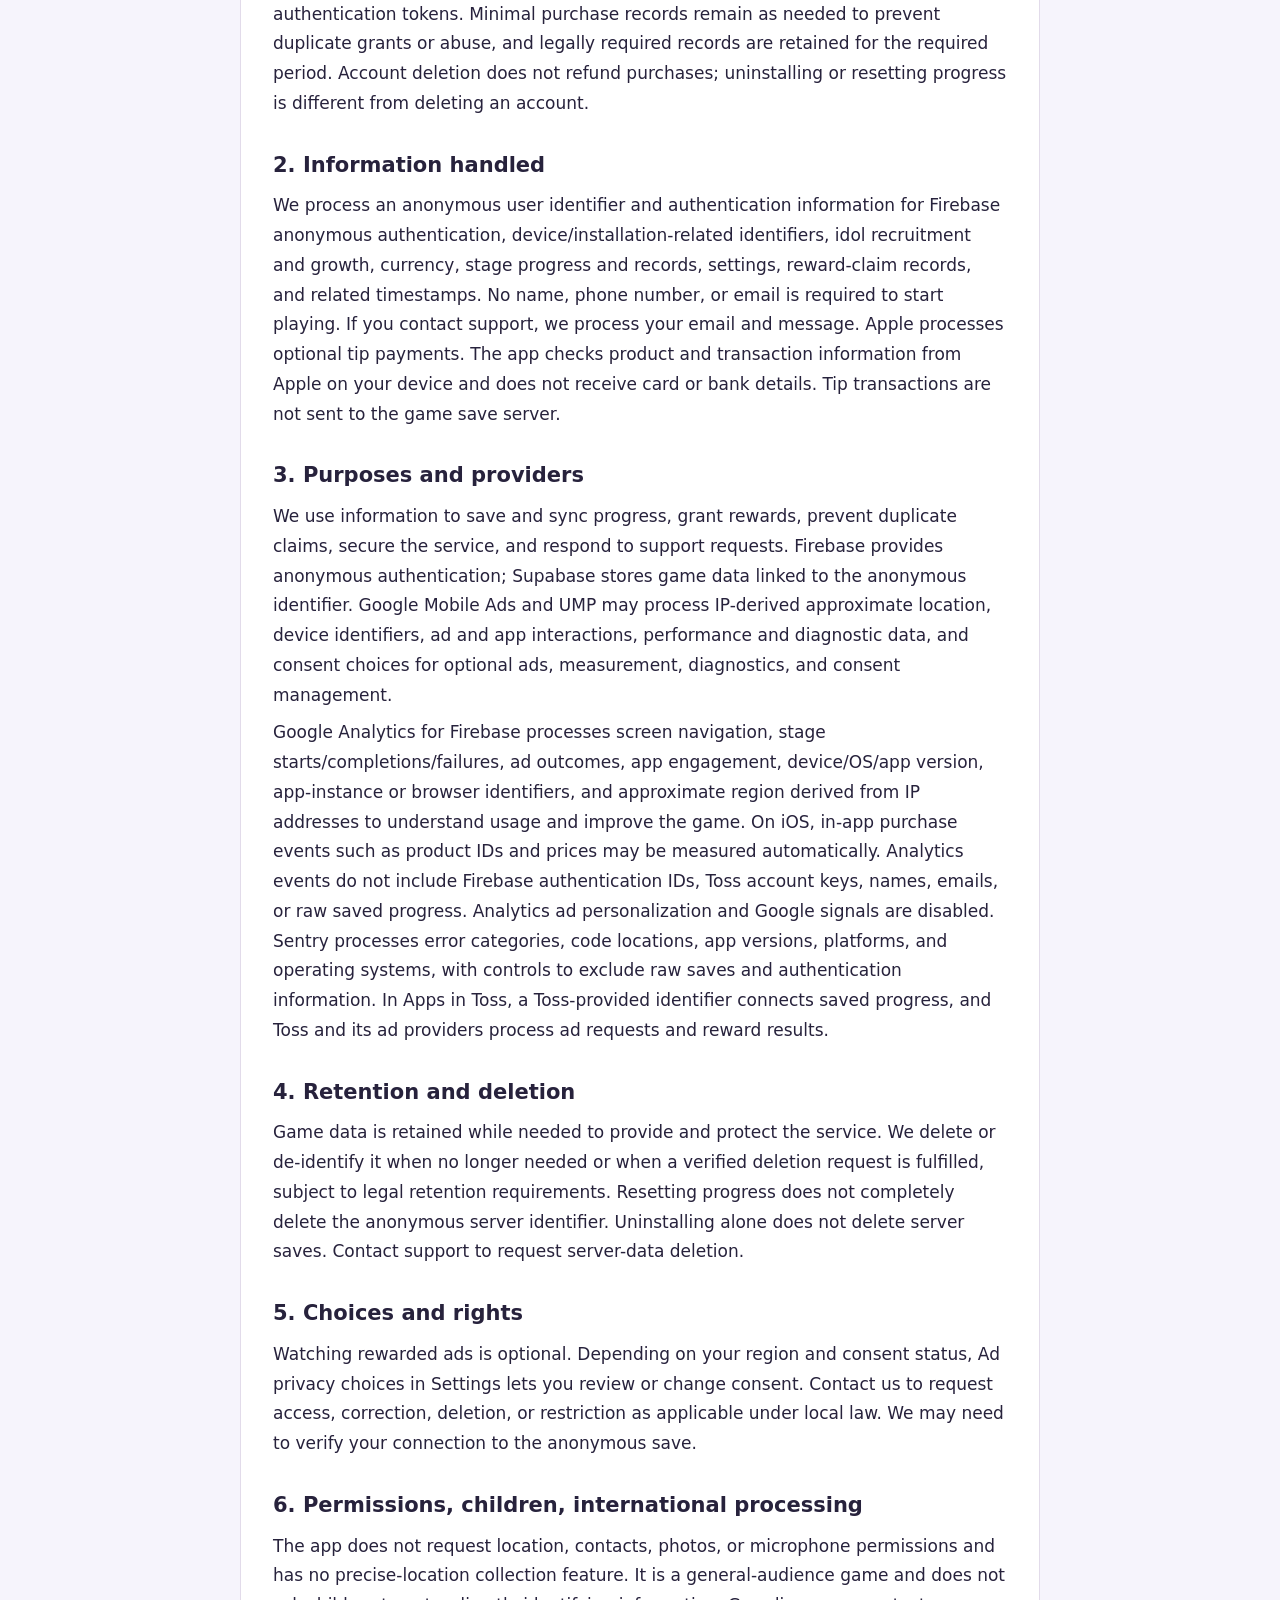
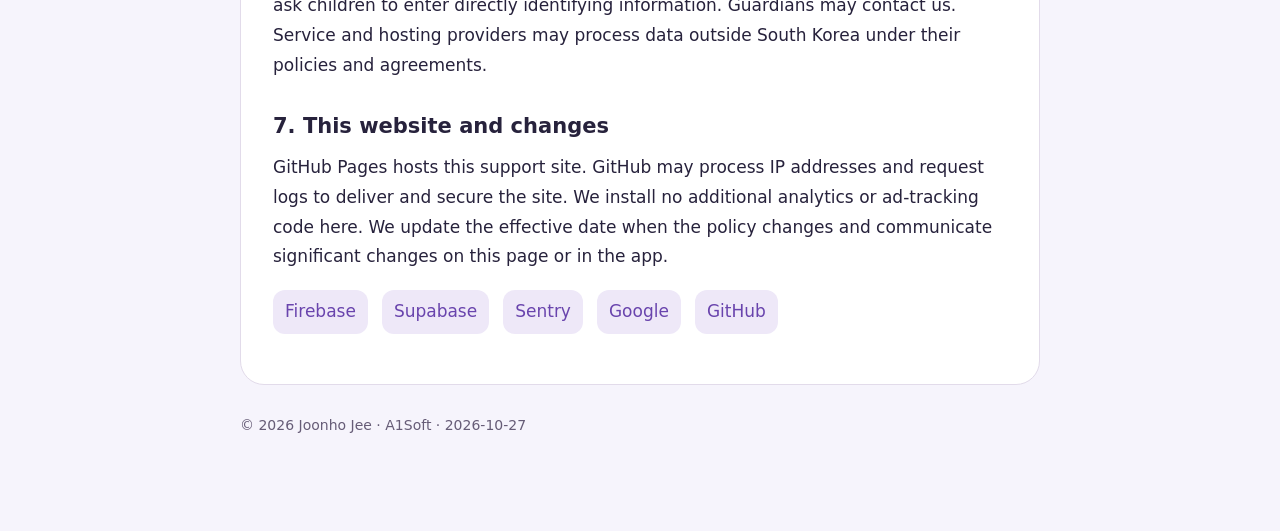
==== commit 4792582d: "Disclose Android account linking and lifetime purchases" ====
--- a/privacy/index.html
+++ b/privacy/index.html
@@ -1,2 +1,3 @@
 <!DOCTYPE html>
-<html lang="en"><meta charset="utf-8"/><meta content="width=device-width,initial-scale=1" name="viewport"/><title>K-Pop Territory · privacy</title><link href="../style.css" rel="stylesheet"/><body><main><nav aria-label="Language"><a href="?lang=ko">한국어</a><a href="?lang=en">English</a><a href="?lang=ja">日本語</a><a href="?lang=zh-CN">简体中文</a></nav><article><div data-lang="ko" lang="ko"><p>케이팝 땅따먹기</p><h1>개인정보처리방침</h1><nav><a href="../?lang=ko">고객지원</a><a href="../privacy/?lang=ko">개인정보처리방침</a><a href="../terms/?lang=ko">이용 안내</a></nav><section><h2>1. 운영자와 적용 범위</h2><p>본 방침은 지준호(Joonho Jee) · A1Soft가 케이팝 땅따먹기에서 처리하는 정보를 설명합니다. 문의: <a href="mailto:jeejon36@gmail.com">jeejon36@gmail.com</a>. 시행일: 2026년 10월 26일.</p></section><section data-premium-disclosure="2026-10-26"><h2>iOS 1.1.14부터: 계정 연결과 영구 패스</h2><p>일반 플레이는 로그인 없이 시작할 수 있습니다. 영구 패스 구매·복원 전에는 Apple 또는 Google 계정을 연결합니다. Firebase Authentication은 제공자 식별자와 제공된 이름·이메일을 인증 및 계정 관리에 사용합니다. Supabase는 Firebase UID에 연결된 진행도, Apple 상품·거래 식별자와 서명된 거래 정보, 구매 권한 및 선물 지급 기록을 저장하여 구매 검증·복원·중복 지급 방지에 사용합니다. 카드·은행 계좌 정보는 받지 않습니다. 이름·이메일·인증 UID를 분석 이벤트에 넣지 않습니다.</p><p>설정 &gt; 계정에서 계정과 서버 진행도 삭제를 요청할 수 있습니다. 중복 지급과 부정 이용을 막기 위한 최소 구매·지급 기록은 보관하며, 계정 삭제로 Apple 구매가 환불되지는 않습니다. 초기화나 앱 제거는 계정 삭제와 다릅니다. 첫 연결은 게스트 UID와 진행도를 유지하며, 기존 계정으로 로그인하면 해당 계정의 클라우드 진행도를 불러옵니다. 이 설명은 아래 익명 인증·삭제 안내에 대한 iOS 기능 추가 사항이며 Android 적용 범위는 그대로입니다.</p></section><section data-android-disclosure="2026-10-20"><h2>Android 버전의 적용 범위</h2><p>2026년 10월 20일 기준 Android 버전은 게임 진행도·설정·보상 기록을 기기에 저장합니다. 계정 생성, Firebase 인증, 게임 분석, Sentry 오류 전송, 게임 저장 서버 동기화 및 후원 결제를 사용하지 않습니다. 아래의 익명 계정·서버 저장·Firebase Analytics·Sentry·Apple 결제 설명은 해당 기능을 사용하는 다른 플랫폼에만 적용됩니다.</p><p>Android에서도 Google Mobile Ads와 Google UMP는 광고 제공·측정·사기 방지·동의 관리를 위해 IP 주소와 IP 기반 대략적 위치, 광고 ID 등 기기 식별자, 광고·앱 상호작용, 성능·진단 정보 및 동의 선택을 처리할 수 있습니다. 자체 게임 분석을 꺼도 광고 SDK의 처리는 별개입니다. 음악·이미지·운영 설정을 다운로드할 때 콘텐츠 및 호스팅 서버에 IP 주소 등 접속 정보가 전달됩니다. 전송에는 HTTPS를 사용합니다.</p><p>Android 저장 데이터는 설정의 초기화로 지울 수 있습니다. 앱 제거 또는 기기 변경 후 복구와 계정 이전은 보장되지 않습니다. 광고 동의는 설정의 광고 개인정보 선택에서 관리하고, 광고 ID는 Android 기기 설정에서 재설정하거나 삭제할 수 있습니다. 외부 서비스의 보관·삭제는 해당 사업자의 정책이 적용됩니다. 지원 문의 시 보낸 이메일과 문의 내용은 대응에 사용하며, 삭제 등 권리 요청은 위 문의 이메일로 접수합니다.</p></section><section><h2>2. 처리하는 정보</h2><p>Firebase 익명 인증에 사용하는 익명 사용자 식별자와 인증 정보, 기기/설치에 연결된 식별자, 아이돌 영입·성장, 재화, 스테이지 진행·기록, 설정, 광고 보상 지급 기록과 관련 시각을 처리합니다. 게임 시작을 위해 이름, 전화번호, 이메일 입력을 요구하지 않습니다. 문의 시에는 이용자가 보낸 이메일과 문의 내용을 처리합니다. 선택적 후원 결제는 Apple이 처리합니다. 앱은 Apple이 제공한 상품 및 거래 정보를 기기에서 확인하며, 카드나 은행 계좌 정보는 받지 않습니다. 후원 거래를 게임 저장 서버로 전송하지 않습니다.</p></section><section><h2>3. 목적과 외부 서비스</h2><p>게임 진행 저장·동기화, 보상 지급과 중복 지급 방지, 서비스 보안, 문의 대응에 사용합니다. Firebase는 익명 인증을, Supabase는 익명 식별자에 연결된 게임 데이터 저장을 제공합니다. Google Mobile Ads와 UMP는 선택형 광고, 광고 성과 측정, 오류 진단 및 동의 관리를 위해 IP 기반 대략적 위치, 기기 식별자, 광고·앱 상호작용, 성능·진단 정보와 동의 선택을 처리할 수 있습니다.</p><p>Google Analytics for Firebase는 이용 흐름과 게임 개선을 위해 화면 이동, 스테이지 시작·완료·실패, 광고 결과, 앱 사용 시간, 기기·운영체제·앱 버전, 앱 인스턴스 또는 브라우저 식별자 및 IP에서 파생된 대략적 지역을 처리합니다. iOS에서는 상품 ID·가격 등 인앱 구매 이벤트가 자동 측정될 수 있습니다. 분석 이벤트에 Firebase 인증 ID, 토스 계정 키, 이름·이메일 또는 저장 데이터 원문을 포함하지 않습니다. 분석의 광고 개인화와 Google 신호는 사용하지 않습니다. Sentry는 오류 분류·발생 위치·앱 버전·플랫폼·운영체제 정보를 처리하며 사용자 저장 원문이나 인증 정보를 전송하지 않도록 제한합니다. 앱인토스에서는 토스가 제공한 식별자로 저장 기능을 연결하고 토스 및 연결 광고 사업자가 광고 요청·보상 결과를 처리합니다.</p></section><section><h2>4. 보관과 삭제</h2><p>게임 데이터는 서비스 제공과 보안에 필요한 기간 보관하며, 더 이상 필요하지 않거나 유효한 삭제 요청을 처리한 경우 삭제 또는 비식별화합니다. 법령상 보관 의무가 있는 경우 해당 기간 보관합니다. 초기화는 진행도를 처음 상태로 바꾸는 기능이며 익명 서버 식별자의 완전 삭제가 아닙니다. 앱 삭제만으로 서버 저장이 삭제되지 않으므로 서버 데이터 삭제는 문의 이메일로 요청해 주세요.</p></section><section><h2>5. 선택과 권리</h2><p>보상형 광고 시청은 선택 사항입니다. 지역과 동의 상태에 따라 설정의 광고 개인정보 선택에서 동의를 확인하거나 변경할 수 있습니다. 관련 법률에 따른 열람, 정정, 삭제 및 처리 제한 요청은 이메일로 접수합니다. 익명 저장과 요청자의 관계 확인이 필요할 수 있습니다.</p></section><section><h2>6. 권한·아동·국외 처리</h2><p>앱은 위치, 연락처, 사진, 마이크 권한을 요청하지 않습니다. 정밀 위치를 수집하는 기능은 없습니다. 일반 이용자를 위한 게임이며 아동에게 직접 식별 정보를 입력하도록 요구하지 않습니다. 보호자는 관련 문의를 보낼 수 있습니다. 외부 서비스와 호스팅 제공자는 한국 외 국가에서 데이터를 처리할 수 있으며 각 서비스의 정책과 계약에 따라 처리합니다.</p></section><section><h2>7. 이 웹사이트와 변경</h2><p>지원 페이지는 GitHub Pages에서 제공됩니다. GitHub는 페이지 제공과 보안을 위해 IP 주소와 요청 로그를 처리할 수 있습니다. 이 사이트에는 별도 분석 도구나 광고 추적 코드를 설치하지 않습니다. 방침 변경 시 시행일을 갱신하고 중요한 변경을 이 페이지나 앱에서 안내합니다.</p></section></div><div data-lang="en" lang="en"><p>K-Pop Territory: Draw &amp; Idol</p><h1>Privacy policy</h1><nav><a href="../?lang=en">Support</a><a href="../privacy/?lang=en">Privacy policy</a><a href="../terms/?lang=en">Usage information</a></nav><section><h2>1. Operator and scope</h2><p>This policy describes information handled by Joonho Jee · A1Soft in K-Pop Territory. Contact: <a href="mailto:jeejon36@gmail.com">jeejon36@gmail.com</a>. Effective October 26, 2026.</p></section><section data-premium-disclosure="2026-10-26"><h2>From iOS 1.1.14: account linking and the lifetime pass</h2><p>General play starts without login. Link Apple or Google before purchasing or restoring the lifetime pass. Firebase Authentication uses provider identifiers and any supplied name/email for authentication and account management. Supabase stores progress linked to the Firebase UID, Apple product/transaction identifiers and signed transaction data, entitlements and gift-delivery records for verification, restoration and prevention of duplicate grants. We do not receive card or bank details. Names, emails and authentication UIDs are not included in analytics events.</p><p>Request account and cloud-progress deletion in Settings &gt; Account. Minimal purchase and delivery records are retained to prevent duplicate grants and abuse. Deleting an account does not refund Apple purchases. Resetting progress or uninstalling is separate from account deletion. First-time linking preserves the guest UID and progress; signing into an existing account loads its cloud progress. This iOS update supplements the anonymous-authentication and deletion descriptions below; the Android scope remains unchanged.</p></section><section data-android-disclosure="2026-10-20"><h2>Scope for the Android version</h2><p>As of October 20, 2026, the Android version stores game progress, settings and reward records on the device. It does not use account creation, Firebase authentication, gameplay analytics, Sentry error reporting, game-save server synchronization or tip payments. The descriptions below of anonymous accounts, server saves, Firebase Analytics, Sentry and Apple payments apply only to other platforms that use those features.</p><p>On Android, Google Mobile Ads and Google UMP may still process IP addresses and IP-derived approximate location, device identifiers such as advertising IDs, ad/app interactions, performance and diagnostic data, and consent choices for advertising, measurement, fraud prevention and consent management. Ad SDK processing is separate from disabled gameplay analytics. Music, image and configuration downloads send connection information such as IP addresses to content and hosting servers. Transfers use HTTPS.</p><p>Android saved progress can be cleared using Reset in Settings. Recovery or account transfer after uninstalling or changing devices is not guaranteed. Manage ad consent through Ad privacy choices in Settings, and reset or delete the advertising ID in Android device settings. External providers apply their own retention and deletion policies. Support emails and message contents are used to respond to inquiries; send deletion and other rights requests to the contact email above.</p></section><section><h2>2. Information handled</h2><p>We process an anonymous user identifier and authentication information for Firebase anonymous authentication, device/installation-related identifiers, idol recruitment and growth, currency, stage progress and records, settings, reward-claim records, and related timestamps. No name, phone number, or email is required to start playing. If you contact support, we process your email and message. Apple processes optional tip payments. The app checks product and transaction information from Apple on your device and does not receive card or bank details. Tip transactions are not sent to the game save server.</p></section><section><h2>3. Purposes and providers</h2><p>We use information to save and sync progress, grant rewards, prevent duplicate claims, secure the service, and respond to support requests. Firebase provides anonymous authentication; Supabase stores game data linked to the anonymous identifier. Google Mobile Ads and UMP may process IP-derived approximate location, device identifiers, ad and app interactions, performance and diagnostic data, and consent choices for optional ads, measurement, diagnostics, and consent management.</p><p>Google Analytics for Firebase processes screen navigation, stage starts/completions/failures, ad outcomes, app engagement, device/OS/app version, app-instance or browser identifiers, and approximate region derived from IP addresses to understand usage and improve the game. On iOS, in-app purchase events such as product IDs and prices may be measured automatically. Analytics events do not include Firebase authentication IDs, Toss account keys, names, emails, or raw saved progress. Analytics ad personalization and Google signals are disabled. Sentry processes error categories, code locations, app versions, platforms, and operating systems, with controls to exclude raw saves and authentication information. In Apps in Toss, a Toss-provided identifier connects saved progress, and Toss and its ad providers process ad requests and reward results.</p></section><section><h2>4. Retention and deletion</h2><p>Game data is retained while needed to provide and protect the service. We delete or de-identify it when no longer needed or when a verified deletion request is fulfilled, subject to legal retention requirements. Resetting progress does not completely delete the anonymous server identifier. Uninstalling alone does not delete server saves. Contact support to request server-data deletion.</p></section><section><h2>5. Choices and rights</h2><p>Watching rewarded ads is optional. Depending on your region and consent status, Ad privacy choices in Settings lets you review or change consent. Contact us to request access, correction, deletion, or restriction as applicable under local law. We may need to verify your connection to the anonymous save.</p></section><section><h2>6. Permissions, children, international processing</h2><p>The app does not request location, contacts, photos, or microphone permissions and has no precise-location collection feature. It is a general-audience game and does not ask children to enter directly identifying information. Guardians may contact us. Service and hosting providers may process data outside South Korea under their policies and agreements.</p></section><section><h2>7. This website and changes</h2><p>GitHub Pages hosts this support site. GitHub may process IP addresses and request logs to deliver and secure the site. We install no additional analytics or ad-tracking code here. We update the effective date when the policy changes and communicate significant changes on this page or in the app.</p></section></div><div data-lang="ja" lang="ja"><p>K-POP 陣取りステージ：アイドル編</p><h1>プライバシーポリシー</h1><nav><a href="../?lang=ja">サポート</a><a href="../privacy/?lang=ja">プライバシーポリシー</a><a href="../terms/?lang=ja">利用案内</a></nav><section><h2>1. 運営者と適用範囲</h2><p>本方針は Joonho Jee · A1Soft による K-POP 陣取りステージの情報の取り扱いを説明します。連絡先：<a href="mailto:jeejon36@gmail.com">jeejon36@gmail.com</a>。施行日：2026年10月26日。</p></section><section data-premium-disclosure="2026-10-26"><h2>iOS 1.1.14以降：アカウント連携と永久パス</h2><p>通常プレイはログイン不要です。永久パスの購入・復元前にAppleまたはGoogleを連携します。Firebase Authenticationは提供者の識別子と提供された氏名・メールを認証とアカウント管理に使用します。SupabaseはFirebase UIDに紐づく進行状況、Appleの商品・取引識別子と署名済み取引情報、購入権利、特典付与記録を保存し、購入確認・復元・重複防止に使用します。カードや銀行口座情報は受け取りません。氏名・メール・認証UIDは分析イベントに含めません。</p><p>設定のアカウント画面でアカウントとサーバー進行状況の削除を依頼できます。重複付与・不正防止のため最小限の購入・付与記録を保持します。アカウント削除はApple購入の返金ではありません。初期化やアプリ削除とは別の操作です。初回連携はゲストUIDと進行状況を維持し、既存アカウントへのログインはそのクラウド進行状況を読み込みます。このiOS追加説明は以下の匿名認証・削除の案内を補足します。Androidの適用範囲は変わりません。</p></section><section data-android-disclosure="2026-10-20"><h2>Android版の適用範囲</h2><p>2026年10月20日時点のAndroid版は進行状況、設定、報酬記録を端末内に保存します。アカウント作成、Firebase認証、ゲーム分析、Sentryへのエラー送信、ゲーム保存のサーバー同期、応援決済は使用しません。以下の匿名アカウント、サーバー保存、Firebase Analytics、Sentry、Apple決済の説明は、それらの機能を使用する他のプラットフォームにのみ適用されます。</p><p>AndroidでもGoogle Mobile AdsとGoogle UMPは広告配信、測定、不正防止、同意管理のため、IPアドレスとIPに基づくおおよその位置、広告ID等の端末識別子、広告・アプリ操作、性能・診断情報、同意の選択を処理する場合があります。広告SDKの処理は無効化されたゲーム分析とは別です。音楽・画像・設定の取得時にはIPアドレス等の接続情報が配信・ホスティングサーバーに送信されます。通信にはHTTPSを使用します。</p><p>Androidの保存データは設定の初期化で消去できます。削除や端末変更後の復元・アカウント移行は保証されません。広告の同意は設定の広告プライバシー項目、広告IDのリセット・削除はAndroidの端末設定で管理できます。外部事業者の保管・削除には各社の方針が適用されます。お問い合わせのメールと内容は対応に使用します。削除等の権利に関するご依頼は上記連絡先へお送りください。</p></section><section><h2>2. 取り扱う情報</h2><p>Firebase匿名認証のユーザー識別子と認証情報、端末・インストールに関連する識別子、アイドルの加入・育成、通貨、ステージの進行と記録、設定、報酬の付与記録と関連日時を取り扱います。ゲーム開始時に氏名、電話番号、メールの入力は不要です。お問い合わせ時はメールと内容を取り扱います。 任意の応援決済はAppleが処理します。アプリはAppleの商品・取引情報を端末上で確認しますが、カードや銀行口座情報は受け取りません。応援の取引をゲーム保存サーバーへ送信しません。</p></section><section><h2>3. 目的と外部サービス</h2><p>進行状況の保存・同期、報酬付与と重複防止、安全な運営、お問い合わせ対応に使用します。Firebaseは匿名認証、Supabaseは匿名識別子に紐づくゲームデータの保存を提供します。Google Mobile AdsとUMPは任意広告、効果測定、診断、同意管理のため、IPに基づくおおよその位置、端末識別子、広告・アプリ操作、性能・診断情報、同意の選択を取り扱う場合があります。</p><p>Google Analytics for Firebaseは利用状況の把握と改善のため、画面遷移、ステージの開始・完了・失敗、広告結果、利用時間、端末・OS・アプリのバージョン、アプリインスタンスまたはブラウザ識別子、IPから推定したおおよその地域を処理します。iOSでは商品IDや価格などのアプリ内購入イベントが自動測定される場合があります。分析イベントにFirebase認証ID、Tossアカウントキー、氏名、メール、保存データの原文は含めません。分析の広告パーソナライズとGoogleシグナルは無効です。Sentryはエラー分類、コード位置、アプリバージョン、プラットフォーム、OSを処理し、保存データの原文や認証情報を送信しないよう制限しています。Apps in TossではTossの識別子で保存機能を接続し、Tossと広告事業者が広告要求と報酬結果を処理します。</p></section><section><h2>4. 保管と削除</h2><p>サービス提供と保護に必要な期間保管し、不要になった場合や確認済みの削除依頼に対応した場合は削除または匿名化します。法定の保管義務がある場合はその期間保管します。初期化は匿名サーバー識別子の完全削除ではありません。アプリ削除だけではサーバーデータは削除されないため、削除はメールでご依頼ください。</p></section><section><h2>5. 選択と権利</h2><p>広告の視聴は任意です。地域と同意状況に応じ、設定の広告プライバシー項目で同意を確認・変更できます。適用法令に基づく開示、訂正、削除、処理制限はメールでご相談ください。匿名保存データとの関係確認が必要になる場合があります。</p></section><section><h2>6. 権限・児童・国外処理</h2><p>位置情報、連絡先、写真、マイクの権限を要求せず、精密な位置の収集機能もありません。一般利用者向けのゲームで、児童に直接識別情報の入力を求めません。保護者からもお問い合わせいただけます。外部サービス・ホスティング事業者は各方針と契約に従い韓国外で情報を処理する場合があります。</p></section><section><h2>7. このサイトと変更</h2><p>本サイトはGitHub Pagesで提供します。GitHubは配信と安全確保のためIPアドレスやリクエストログを処理する場合があります。本サイトに独自の分析や広告追跡コードは設置しません。変更時は施行日を更新し、重要な変更を本ページまたはアプリで案内します。</p></section></div><div data-lang="zh-CN" lang="zh-CN"><p>K-POP 圈地舞台</p><h1>隐私政策</h1><nav><a href="../?lang=zh-CN">客户支持</a><a href="../privacy/?lang=zh-CN">隐私政策</a><a href="../terms/?lang=zh-CN">使用说明</a></nav><section><h2>1. 运营者与范围</h2><p>本政策说明 Joonho Jee · A1Soft 在 K-POP 圈地舞台中如何处理信息。联系：<a href="mailto:jeejon36@gmail.com">jeejon36@gmail.com</a>。生效日期：2026年10月26日。</p></section><section data-premium-disclosure="2026-10-26"><h2>iOS 1.1.14起：账号关联和永久通行证</h2><p>普通游玩无需登录。购买或恢复永久通行证前需关联Apple或Google。Firebase Authentication使用服务商标识符以及提供的姓名和邮箱进行身份验证与账号管理。Supabase保存与Firebase UID关联的进度、Apple商品和交易标识符及签名交易信息、购买权益和礼包发放记录，用于验证、恢复和防止重复发放。我们不获取银行卡或银行账户信息，不在分析事件中包含姓名、邮箱或认证UID。</p><p>可在设置的账号页面申请删除账号和服务器进度。为防止重复发放和滥用，会保留最少的购买与发放记录。删除账号不代表Apple购买退款，重置进度或卸载也不同于删除账号。首次关联保留访客UID和进度，登录已有账号则加载其云端进度。本iOS补充说明更新下方匿名认证与删除相关说明，Android适用范围不变。</p></section><section data-android-disclosure="2026-10-20"><h2>Android版本的适用范围</h2><p>截至2026年10月20日，Android版本将游戏进度、设置和奖励记录保存在设备上，不使用账号创建、Firebase身份验证、游戏分析、Sentry错误上报、游戏存档服务器同步或支持付款。下文有关匿名账号、服务器存档、Firebase Analytics、Sentry和Apple付款的说明，仅适用于使用这些功能的其他平台。</p><p>在Android上，Google Mobile Ads和Google UMP仍可能为广告投放、衡量、防欺诈和同意管理处理IP地址及由IP推断的大致位置、广告ID等设备标识符、广告和应用交互、性能和诊断数据以及同意选择。广告SDK的处理与已关闭的游戏分析相互独立。音乐、图片和配置下载会向内容及托管服务器发送IP地址等连接信息。传输使用HTTPS。</p><p>可通过设置中的重置功能清除Android存档。卸载或更换设备后的恢复和账号转移不受保证。可在设置的广告隐私选项中管理同意，并在Android设备设置中重置或删除广告ID。外部服务商按各自政策保留和删除数据。支持邮件及内容用于回复咨询；删除等权利请求可发送至上述邮箱。</p></section><section><h2>2. 处理的信息</h2><p>我们处理Firebase匿名认证所需的匿名用户标识符与认证信息、设备或安装相关标识符、偶像招募与培养、货币、关卡进度与记录、设置、奖励记录及相关时间。开始游戏无需输入姓名、电话号码或邮箱。联系支持时，我们处理您发送的邮箱和咨询内容。 自愿支持的付款由Apple处理。应用在设备上检查Apple提供的商品和交易信息，不会获取银行卡或银行账户信息，也不会将支持交易发送到游戏存档服务器。</p></section><section><h2>3. 目的与服务提供商</h2><p>信息用于存档与同步、发放奖励、防止重复领取、保障服务安全及回复咨询。Firebase提供匿名认证，Supabase保存关联匿名标识符的游戏数据。Google Mobile Ads和UMP可能为可选广告、效果衡量、诊断及同意管理，处理基于IP的大致位置、设备标识符、广告和应用交互、性能和诊断数据以及同意选择。</p><p>Google Analytics for Firebase为了解使用情况并改进游戏，处理页面切换、关卡开始/完成/失败、广告结果、使用时长、设备/系统/应用版本、应用实例或浏览器标识符及根据IP推断的大致地区。iOS上的商品ID、价格等应用内购买事件可能会被自动衡量。分析事件不包含Firebase认证ID、Toss账户密钥、姓名、邮箱或原始存档。分析广告个性化和Google信号均已关闭。Sentry处理错误类别、代码位置、应用版本、平台和操作系统，并限制发送原始存档或认证信息。在Apps in Toss中，通过Toss提供的标识符连接存档功能，Toss及其广告提供商处理广告请求与奖励结果。</p></section><section><h2>4. 保留与删除</h2><p>数据在提供和保护服务所需期间保留；不再需要或完成经验证的删除请求后，会删除或去标识化。法律要求保留时按规定期限处理。重置进度不等于彻底删除匿名服务器标识符。仅卸载应用不会删除服务器存档，如需删除请联系支持邮箱。</p></section><section><h2>5. 选择与权利</h2><p>观看激励广告是自愿的。根据地区及同意状态，可在设置中的广告隐私选项查看或更改同意。您可依适用法律通过邮件请求访问、更正、删除或限制处理。我们可能需要验证您与匿名存档的关系。</p></section><section><h2>6. 权限、儿童与跨境处理</h2><p>应用不请求位置、联系人、照片或麦克风权限，也没有精确位置收集功能。本游戏面向普通用户，不要求儿童输入直接身份信息。监护人可联系我们。外部服务和托管提供商可能依据各自政策及协议在韩国境外处理数据。</p></section><section><h2>7. 本网站与政策变更</h2><p>本支持网站由GitHub Pages托管。GitHub可能为提供页面及保障安全处理IP地址与请求日志。本站未添加额外分析工具或广告追踪代码。政策变更时会更新生效日期，并通过本页或应用通知重大变更。</p></section></div><nav><a href="https://firebase.google.com/support/privacy">Firebase</a><a href="https://supabase.com/privacy">Supabase</a><a href="https://sentry.io/privacy/">Sentry</a><a href="https://policies.google.com/privacy">Google</a><a href="https://docs.github.com/en/site-policy/privacy-policies/github-general-privacy-statement">GitHub</a></nav></article><footer>© 2026 Joonho Jee · A1Soft · 2026-10-26</footer></main><script>const languages=['ko','en','ja','zh-CN'];let l=new URLSearchParams(location.search).get('lang');if(!languages.includes(l)){const n=navigator.language;l=n.startsWith('ko')?'ko':n.startsWith('ja')?'ja':n.startsWith('zh')?'zh-CN':'en'}document.documentElement.lang=l;document.querySelectorAll('[data-lang]').forEach(e=>e.hidden=e.dataset.lang!==l);document.title=document.querySelector('[data-lang="'+l+'"] h1').textContent+' · K-Pop Territory';</script></body></html>+
+<html lang="en"><meta charset="utf-8"/><meta content="width=device-width,initial-scale=1" name="viewport"/><title>K-Pop Territory · privacy</title><link href="../style.css" rel="stylesheet"/><body><main><nav aria-label="Language"><a href="?lang=ko">한국어</a><a href="?lang=en">English</a><a href="?lang=ja">日本語</a><a href="?lang=zh-CN">简体中文</a></nav><article><div data-lang="ko" lang="ko"><p>케이팝 땅따먹기</p><h1>개인정보처리방침</h1><nav><a href="../?lang=ko">고객지원</a><a href="../privacy/?lang=ko">개인정보처리방침</a><a href="../terms/?lang=ko">이용 안내</a></nav><section><h2>1. 운영자와 적용 범위</h2><p>본 방침은 지준호(Joonho Jee) · A1Soft가 케이팝 땅따먹기에서 처리하는 정보를 설명합니다. 문의: <a href="mailto:jeejon36@gmail.com">jeejon36@gmail.com</a>. 시행일: 2026년 10월 26일.</p></section><section data-premium-disclosure="2026-10-26"><h2>iOS 1.1.14부터: 계정 연결과 영구 패스</h2><p>일반 플레이는 로그인 없이 시작할 수 있습니다. 영구 패스 구매·복원 전에는 Apple 또는 Google 계정을 연결합니다. Firebase Authentication은 제공자 식별자와 제공된 이름·이메일을 인증 및 계정 관리에 사용합니다. Supabase는 Firebase UID에 연결된 진행도, Apple 상품·거래 식별자와 서명된 거래 정보, 구매 권한 및 선물 지급 기록을 저장하여 구매 검증·복원·중복 지급 방지에 사용합니다. 카드·은행 계좌 정보는 받지 않습니다. 이름·이메일·인증 UID를 분석 이벤트에 넣지 않습니다.</p><p>설정 &gt; 계정에서 계정과 서버 진행도 삭제를 요청할 수 있습니다. 중복 지급과 부정 이용을 막기 위한 최소 구매·지급 기록은 보관하며, 계정 삭제로 Apple 구매가 환불되지는 않습니다. 초기화나 앱 제거는 계정 삭제와 다릅니다. 첫 연결은 게스트 UID와 진행도를 유지하며, 기존 계정으로 로그인하면 해당 계정의 클라우드 진행도를 불러옵니다. 이 설명은 아래 익명 인증·삭제 안내에 대한 iOS 기능 추가 사항이며 Android 적용 범위는 그대로입니다.</p></section><section data-android-disclosure="2026-10-27"><h2>Android 1.1.15부터: 계정 연결과 영구 패스</h2><p>일반 플레이는 로그인 없이 가능합니다. Firebase 익명 인증과 Supabase를 통해 UID에 연결된 진행도를 저장·동기화합니다. 설정에서 Google 계정을 연결할 수 있으며 패스 구매·복원 전 연결이 필요합니다. Firebase Authentication은 제공자 식별자와 제공된 이름·이메일을 처리합니다. 최초 연결은 게스트 UID를 유지하고, 기존 계정으로 로그인하면 해당 계정의 서버 진행도를 불러옵니다.</p><p>Google Play는 결제를 처리하고, 서버는 구매 토큰, 상품·거래 식별자 및 계정과 연결된 구매 식별자를 Google Play Developer API로 확인합니다. Supabase에는 Firebase UID, 구매 식별자, 구매 혜택 및 아이템 지급 기록을 저장합니다. 앱은 카드·은행 계좌 정보를 받지 않습니다. Android에는 Firebase Analytics와 Sentry가 포함되어 있지 않습니다. 아래 해당 분석·오류 보고 및 Apple 결제 설명은 다른 플랫폼에 적용됩니다.</p><p>Google Mobile Ads와 UMP는 광고 제공·측정·부정 사용 방지·동의 관리를 위해 IP 및 대략적인 위치, 기기 식별자, 광고·앱 상호작용, 진단 및 동의 정보를 처리할 수 있습니다. 콘텐츠 다운로드에도 IP 등 연결 정보가 사용됩니다. 전송에는 HTTPS를 사용합니다.</p><p>설정의 계정 화면에서 계정과 서버 진행도를 삭제할 수 있습니다. 앱 밖에서도 jeejon36@gmail.com으로 계정 삭제를 요청할 수 있습니다. 대상 계정 확인에 필요한 최소 정보를 안내하며 비밀번호·인증 토큰은 요청하지 않습니다. 중복 지급·부정 사용 방지를 위한 최소 구매 기록과 법정 보관 자료는 필요한 기간 보관합니다. 계정 삭제는 결제 환불이 아니며, 앱 제거·진행도 초기화와도 다릅니다.</p></section><section><h2>2. 처리하는 정보</h2><p>Firebase 익명 인증에 사용하는 익명 사용자 식별자와 인증 정보, 기기/설치에 연결된 식별자, 아이돌 영입·성장, 재화, 스테이지 진행·기록, 설정, 광고 보상 지급 기록과 관련 시각을 처리합니다. 게임 시작을 위해 이름, 전화번호, 이메일 입력을 요구하지 않습니다. 문의 시에는 이용자가 보낸 이메일과 문의 내용을 처리합니다. 선택적 후원 결제는 Apple이 처리합니다. 앱은 Apple이 제공한 상품 및 거래 정보를 기기에서 확인하며, 카드나 은행 계좌 정보는 받지 않습니다. 후원 거래를 게임 저장 서버로 전송하지 않습니다.</p></section><section><h2>3. 목적과 외부 서비스</h2><p>게임 진행 저장·동기화, 보상 지급과 중복 지급 방지, 서비스 보안, 문의 대응에 사용합니다. Firebase는 익명 인증을, Supabase는 익명 식별자에 연결된 게임 데이터 저장을 제공합니다. Google Mobile Ads와 UMP는 선택형 광고, 광고 성과 측정, 오류 진단 및 동의 관리를 위해 IP 기반 대략적 위치, 기기 식별자, 광고·앱 상호작용, 성능·진단 정보와 동의 선택을 처리할 수 있습니다.</p><p>Google Analytics for Firebase는 이용 흐름과 게임 개선을 위해 화면 이동, 스테이지 시작·완료·실패, 광고 결과, 앱 사용 시간, 기기·운영체제·앱 버전, 앱 인스턴스 또는 브라우저 식별자 및 IP에서 파생된 대략적 지역을 처리합니다. iOS에서는 상품 ID·가격 등 인앱 구매 이벤트가 자동 측정될 수 있습니다. 분석 이벤트에 Firebase 인증 ID, 토스 계정 키, 이름·이메일 또는 저장 데이터 원문을 포함하지 않습니다. 분석의 광고 개인화와 Google 신호는 사용하지 않습니다. Sentry는 오류 분류·발생 위치·앱 버전·플랫폼·운영체제 정보를 처리하며 사용자 저장 원문이나 인증 정보를 전송하지 않도록 제한합니다. 앱인토스에서는 토스가 제공한 식별자로 저장 기능을 연결하고 토스 및 연결 광고 사업자가 광고 요청·보상 결과를 처리합니다.</p></section><section><h2>4. 보관과 삭제</h2><p>게임 데이터는 서비스 제공과 보안에 필요한 기간 보관하며, 더 이상 필요하지 않거나 유효한 삭제 요청을 처리한 경우 삭제 또는 비식별화합니다. 법령상 보관 의무가 있는 경우 해당 기간 보관합니다. 초기화는 진행도를 처음 상태로 바꾸는 기능이며 익명 서버 식별자의 완전 삭제가 아닙니다. 앱 삭제만으로 서버 저장이 삭제되지 않으므로 서버 데이터 삭제는 문의 이메일로 요청해 주세요.</p></section><section><h2>5. 선택과 권리</h2><p>보상형 광고 시청은 선택 사항입니다. 지역과 동의 상태에 따라 설정의 광고 개인정보 선택에서 동의를 확인하거나 변경할 수 있습니다. 관련 법률에 따른 열람, 정정, 삭제 및 처리 제한 요청은 이메일로 접수합니다. 익명 저장과 요청자의 관계 확인이 필요할 수 있습니다.</p></section><section><h2>6. 권한·아동·국외 처리</h2><p>앱은 위치, 연락처, 사진, 마이크 권한을 요청하지 않습니다. 정밀 위치를 수집하는 기능은 없습니다. 일반 이용자를 위한 게임이며 아동에게 직접 식별 정보를 입력하도록 요구하지 않습니다. 보호자는 관련 문의를 보낼 수 있습니다. 외부 서비스와 호스팅 제공자는 한국 외 국가에서 데이터를 처리할 수 있으며 각 서비스의 정책과 계약에 따라 처리합니다.</p></section><section><h2>7. 이 웹사이트와 변경</h2><p>지원 페이지는 GitHub Pages에서 제공됩니다. GitHub는 페이지 제공과 보안을 위해 IP 주소와 요청 로그를 처리할 수 있습니다. 이 사이트에는 별도 분석 도구나 광고 추적 코드를 설치하지 않습니다. 방침 변경 시 시행일을 갱신하고 중요한 변경을 이 페이지나 앱에서 안내합니다.</p></section></div><div data-lang="en" lang="en"><p>K-Pop Territory: Draw &amp; Idol</p><h1>Privacy policy</h1><nav><a href="../?lang=en">Support</a><a href="../privacy/?lang=en">Privacy policy</a><a href="../terms/?lang=en">Usage information</a></nav><section><h2>1. Operator and scope</h2><p>This policy describes information handled by Joonho Jee · A1Soft in K-Pop Territory. Contact: <a href="mailto:jeejon36@gmail.com">jeejon36@gmail.com</a>. Effective October 26, 2026.</p></section><section data-premium-disclosure="2026-10-26"><h2>From iOS 1.1.14: account linking and the lifetime pass</h2><p>General play starts without login. Link Apple or Google before purchasing or restoring the lifetime pass. Firebase Authentication uses provider identifiers and any supplied name/email for authentication and account management. Supabase stores progress linked to the Firebase UID, Apple product/transaction identifiers and signed transaction data, entitlements and gift-delivery records for verification, restoration and prevention of duplicate grants. We do not receive card or bank details. Names, emails and authentication UIDs are not included in analytics events.</p><p>Request account and cloud-progress deletion in Settings &gt; Account. Minimal purchase and delivery records are retained to prevent duplicate grants and abuse. Deleting an account does not refund Apple purchases. Resetting progress or uninstalling is separate from account deletion. First-time linking preserves the guest UID and progress; signing into an existing account loads its cloud progress. This iOS update supplements the anonymous-authentication and deletion descriptions below; the Android scope remains unchanged.</p></section><section data-android-disclosure="2026-10-27"><h2>Android 1.1.15 onward: accounts and lifetime pass</h2><p>Basic play needs no sign-in. Firebase anonymous authentication and Supabase save and sync progress under a UID. Connect Google in Settings before purchasing or restoring the pass. Firebase Authentication processes provider identifiers and any supplied name/email. First-time linking keeps the guest UID; signing into an existing account loads its cloud progress.</p><p>Google Play processes payments. The server verifies purchase tokens, product/transaction identifiers and account-linked purchase identifiers through the Google Play Developer API. Supabase stores the Firebase UID, purchase identifiers, entitlement and gift-delivery records. The app does not receive card or bank details. Firebase Analytics and Sentry are not included on Android; the analysis, error-reporting and Apple-payment descriptions below apply to other platforms.</p><p>Google Mobile Ads and UMP may process IP-derived approximate location, device identifiers, ad/app interactions, diagnostics and consent choices for ads, measurement, fraud prevention and consent management. Content downloads also use connection information such as IP addresses. Transmission uses HTTPS.</p><p>Delete your account and cloud progress in Settings, or request account deletion outside the app by emailing jeejon36@gmail.com. Support explains the minimum information needed to verify the relevant account and never requests passwords or authentication tokens. Minimal purchase records remain as needed to prevent duplicate grants or abuse, and legally required records are retained for the required period. Account deletion does not refund purchases; uninstalling or resetting progress is different from deleting an account.</p></section><section><h2>2. Information handled</h2><p>We process an anonymous user identifier and authentication information for Firebase anonymous authentication, device/installation-related identifiers, idol recruitment and growth, currency, stage progress and records, settings, reward-claim records, and related timestamps. No name, phone number, or email is required to start playing. If you contact support, we process your email and message. Apple processes optional tip payments. The app checks product and transaction information from Apple on your device and does not receive card or bank details. Tip transactions are not sent to the game save server.</p></section><section><h2>3. Purposes and providers</h2><p>We use information to save and sync progress, grant rewards, prevent duplicate claims, secure the service, and respond to support requests. Firebase provides anonymous authentication; Supabase stores game data linked to the anonymous identifier. Google Mobile Ads and UMP may process IP-derived approximate location, device identifiers, ad and app interactions, performance and diagnostic data, and consent choices for optional ads, measurement, diagnostics, and consent management.</p><p>Google Analytics for Firebase processes screen navigation, stage starts/completions/failures, ad outcomes, app engagement, device/OS/app version, app-instance or browser identifiers, and approximate region derived from IP addresses to understand usage and improve the game. On iOS, in-app purchase events such as product IDs and prices may be measured automatically. Analytics events do not include Firebase authentication IDs, Toss account keys, names, emails, or raw saved progress. Analytics ad personalization and Google signals are disabled. Sentry processes error categories, code locations, app versions, platforms, and operating systems, with controls to exclude raw saves and authentication information. In Apps in Toss, a Toss-provided identifier connects saved progress, and Toss and its ad providers process ad requests and reward results.</p></section><section><h2>4. Retention and deletion</h2><p>Game data is retained while needed to provide and protect the service. We delete or de-identify it when no longer needed or when a verified deletion request is fulfilled, subject to legal retention requirements. Resetting progress does not completely delete the anonymous server identifier. Uninstalling alone does not delete server saves. Contact support to request server-data deletion.</p></section><section><h2>5. Choices and rights</h2><p>Watching rewarded ads is optional. Depending on your region and consent status, Ad privacy choices in Settings lets you review or change consent. Contact us to request access, correction, deletion, or restriction as applicable under local law. We may need to verify your connection to the anonymous save.</p></section><section><h2>6. Permissions, children, international processing</h2><p>The app does not request location, contacts, photos, or microphone permissions and has no precise-location collection feature. It is a general-audience game and does not ask children to enter directly identifying information. Guardians may contact us. Service and hosting providers may process data outside South Korea under their policies and agreements.</p></section><section><h2>7. This website and changes</h2><p>GitHub Pages hosts this support site. GitHub may process IP addresses and request logs to deliver and secure the site. We install no additional analytics or ad-tracking code here. We update the effective date when the policy changes and communicate significant changes on this page or in the app.</p></section></div><div data-lang="ja" lang="ja"><p>K-POP 陣取りステージ：アイドル編</p><h1>プライバシーポリシー</h1><nav><a href="../?lang=ja">サポート</a><a href="../privacy/?lang=ja">プライバシーポリシー</a><a href="../terms/?lang=ja">利用案内</a></nav><section><h2>1. 運営者と適用範囲</h2><p>本方針は Joonho Jee · A1Soft による K-POP 陣取りステージの情報の取り扱いを説明します。連絡先：<a href="mailto:jeejon36@gmail.com">jeejon36@gmail.com</a>。施行日：2026年10月26日。</p></section><section data-premium-disclosure="2026-10-26"><h2>iOS 1.1.14以降：アカウント連携と永久パス</h2><p>通常プレイはログイン不要です。永久パスの購入・復元前にAppleまたはGoogleを連携します。Firebase Authenticationは提供者の識別子と提供された氏名・メールを認証とアカウント管理に使用します。SupabaseはFirebase UIDに紐づく進行状況、Appleの商品・取引識別子と署名済み取引情報、購入権利、特典付与記録を保存し、購入確認・復元・重複防止に使用します。カードや銀行口座情報は受け取りません。氏名・メール・認証UIDは分析イベントに含めません。</p><p>設定のアカウント画面でアカウントとサーバー進行状況の削除を依頼できます。重複付与・不正防止のため最小限の購入・付与記録を保持します。アカウント削除はApple購入の返金ではありません。初期化やアプリ削除とは別の操作です。初回連携はゲストUIDと進行状況を維持し、既存アカウントへのログインはそのクラウド進行状況を読み込みます。このiOS追加説明は以下の匿名認証・削除の案内を補足します。Androidの適用範囲は変わりません。</p></section><section data-android-disclosure="2026-10-27"><h2>Android 1.1.15以降：アカウント連携と永久パス</h2><p>通常プレイにログインは不要です。Firebase匿名認証とSupabaseでUIDに紐づく進行状況を保存・同期します。購入・復元前に設定でGoogleを連携してください。Firebase Authenticationは提供者の識別子と提供された氏名・メールを処理します。初回連携ではゲストUIDを保持し、既存アカウントではそのクラウド保存を読み込みます。</p><p>決済はGoogle Playが処理し、サーバーは購入トークン、商品・取引識別子、アカウントに紐づく購入識別子をGoogle Play Developer APIで検証します。SupabaseはFirebase UID、購入識別子、特典とアイテム付与記録を保存します。カード・銀行情報は取得しません。AndroidにFirebase AnalyticsとSentryは含まれず、以下の分析・エラー報告・Apple決済の説明は他のプラットフォームに適用します。</p><p>Google Mobile AdsとUMPは広告、測定、不正防止、同意管理のためIP由来の概略位置、端末識別子、広告・アプリ操作、診断、同意情報を処理する場合があります。コンテンツの取得にもIP等を使用します。通信はHTTPSです。</p><p>設定のアカウント画面でアカウントとクラウド進行状況を削除できます。アプリ外からはjeejon36@gmail.comへ削除を依頼できます。対象アカウント確認に必要な最小限の情報をご案内し、パスワードや認証トークンは要求しません。重複付与・不正防止に必要な最小購入記録と法定保存記録は必要期間保持します。削除は返金ではなく、アンインストールや進行状況の初期化とも異なります。</p></section><section><h2>2. 取り扱う情報</h2><p>Firebase匿名認証のユーザー識別子と認証情報、端末・インストールに関連する識別子、アイドルの加入・育成、通貨、ステージの進行と記録、設定、報酬の付与記録と関連日時を取り扱います。ゲーム開始時に氏名、電話番号、メールの入力は不要です。お問い合わせ時はメールと内容を取り扱います。 任意の応援決済はAppleが処理します。アプリはAppleの商品・取引情報を端末上で確認しますが、カードや銀行口座情報は受け取りません。応援の取引をゲーム保存サーバーへ送信しません。</p></section><section><h2>3. 目的と外部サービス</h2><p>進行状況の保存・同期、報酬付与と重複防止、安全な運営、お問い合わせ対応に使用します。Firebaseは匿名認証、Supabaseは匿名識別子に紐づくゲームデータの保存を提供します。Google Mobile AdsとUMPは任意広告、効果測定、診断、同意管理のため、IPに基づくおおよその位置、端末識別子、広告・アプリ操作、性能・診断情報、同意の選択を取り扱う場合があります。</p><p>Google Analytics for Firebaseは利用状況の把握と改善のため、画面遷移、ステージの開始・完了・失敗、広告結果、利用時間、端末・OS・アプリのバージョン、アプリインスタンスまたはブラウザ識別子、IPから推定したおおよその地域を処理します。iOSでは商品IDや価格などのアプリ内購入イベントが自動測定される場合があります。分析イベントにFirebase認証ID、Tossアカウントキー、氏名、メール、保存データの原文は含めません。分析の広告パーソナライズとGoogleシグナルは無効です。Sentryはエラー分類、コード位置、アプリバージョン、プラットフォーム、OSを処理し、保存データの原文や認証情報を送信しないよう制限しています。Apps in TossではTossの識別子で保存機能を接続し、Tossと広告事業者が広告要求と報酬結果を処理します。</p></section><section><h2>4. 保管と削除</h2><p>サービス提供と保護に必要な期間保管し、不要になった場合や確認済みの削除依頼に対応した場合は削除または匿名化します。法定の保管義務がある場合はその期間保管します。初期化は匿名サーバー識別子の完全削除ではありません。アプリ削除だけではサーバーデータは削除されないため、削除はメールでご依頼ください。</p></section><section><h2>5. 選択と権利</h2><p>広告の視聴は任意です。地域と同意状況に応じ、設定の広告プライバシー項目で同意を確認・変更できます。適用法令に基づく開示、訂正、削除、処理制限はメールでご相談ください。匿名保存データとの関係確認が必要になる場合があります。</p></section><section><h2>6. 権限・児童・国外処理</h2><p>位置情報、連絡先、写真、マイクの権限を要求せず、精密な位置の収集機能もありません。一般利用者向けのゲームで、児童に直接識別情報の入力を求めません。保護者からもお問い合わせいただけます。外部サービス・ホスティング事業者は各方針と契約に従い韓国外で情報を処理する場合があります。</p></section><section><h2>7. このサイトと変更</h2><p>本サイトはGitHub Pagesで提供します。GitHubは配信と安全確保のためIPアドレスやリクエストログを処理する場合があります。本サイトに独自の分析や広告追跡コードは設置しません。変更時は施行日を更新し、重要な変更を本ページまたはアプリで案内します。</p></section></div><div data-lang="zh-CN" lang="zh-CN"><p>K-POP 圈地舞台</p><h1>隐私政策</h1><nav><a href="../?lang=zh-CN">客户支持</a><a href="../privacy/?lang=zh-CN">隐私政策</a><a href="../terms/?lang=zh-CN">使用说明</a></nav><section><h2>1. 运营者与范围</h2><p>本政策说明 Joonho Jee · A1Soft 在 K-POP 圈地舞台中如何处理信息。联系：<a href="mailto:jeejon36@gmail.com">jeejon36@gmail.com</a>。生效日期：2026年10月26日。</p></section><section data-premium-disclosure="2026-10-26"><h2>iOS 1.1.14起：账号关联和永久通行证</h2><p>普通游玩无需登录。购买或恢复永久通行证前需关联Apple或Google。Firebase Authentication使用服务商标识符以及提供的姓名和邮箱进行身份验证与账号管理。Supabase保存与Firebase UID关联的进度、Apple商品和交易标识符及签名交易信息、购买权益和礼包发放记录，用于验证、恢复和防止重复发放。我们不获取银行卡或银行账户信息，不在分析事件中包含姓名、邮箱或认证UID。</p><p>可在设置的账号页面申请删除账号和服务器进度。为防止重复发放和滥用，会保留最少的购买与发放记录。删除账号不代表Apple购买退款，重置进度或卸载也不同于删除账号。首次关联保留访客UID和进度，登录已有账号则加载其云端进度。本iOS补充说明更新下方匿名认证与删除相关说明，Android适用下方独立说明。</p></section><section data-android-disclosure="2026-10-27"><h2>Android 1.1.15起：账号关联与永久通行证</h2><p>普通游玩无需登录。Firebase匿名认证和Supabase按UID保存并同步进度。购买或恢复前需在设置中关联Google。Firebase Authentication处理服务商标识符及提供的姓名、邮箱。首次关联保留访客UID，登录已有账号会加载其云端进度。</p><p>Google Play处理付款。服务器通过Google Play Developer API验证购买令牌、商品与交易标识符及关联账号的购买标识符。Supabase保存Firebase UID、购买标识符、权益和礼包发放记录。应用不接收银行卡或银行账户信息。Android不包含Firebase Analytics和Sentry；下文的分析、错误报告和Apple付款说明适用于其他平台。</p><p>Google Mobile Ads和UMP可能为广告、衡量、防欺诈及同意管理处理IP推断的大致位置、设备标识符、广告和应用交互、诊断及同意信息。内容下载也使用IP等连接信息。传输使用HTTPS。</p><p>可在设置的账号页面删除账号及云端进度，也可在应用外向jeejon36@gmail.com发送账号删除请求。客服会说明验证相关账号所需的最少信息，不要求密码或认证令牌。防止重复发放和滥用所需的最少购买记录及依法必须保存的记录会在必要期间保留。删除账号不代表退款，也不同于卸载或重置进度。</p></section><section><h2>2. 处理的信息</h2><p>我们处理Firebase匿名认证所需的匿名用户标识符与认证信息、设备或安装相关标识符、偶像招募与培养、货币、关卡进度与记录、设置、奖励记录及相关时间。开始游戏无需输入姓名、电话号码或邮箱。联系支持时，我们处理您发送的邮箱和咨询内容。 自愿支持的付款由Apple处理。应用在设备上检查Apple提供的商品和交易信息，不会获取银行卡或银行账户信息，也不会将支持交易发送到游戏存档服务器。</p></section><section><h2>3. 目的与服务提供商</h2><p>信息用于存档与同步、发放奖励、防止重复领取、保障服务安全及回复咨询。Firebase提供匿名认证，Supabase保存关联匿名标识符的游戏数据。Google Mobile Ads和UMP可能为可选广告、效果衡量、诊断及同意管理，处理基于IP的大致位置、设备标识符、广告和应用交互、性能和诊断数据以及同意选择。</p><p>Google Analytics for Firebase为了解使用情况并改进游戏，处理页面切换、关卡开始/完成/失败、广告结果、使用时长、设备/系统/应用版本、应用实例或浏览器标识符及根据IP推断的大致地区。iOS上的商品ID、价格等应用内购买事件可能会被自动衡量。分析事件不包含Firebase认证ID、Toss账户密钥、姓名、邮箱或原始存档。分析广告个性化和Google信号均已关闭。Sentry处理错误类别、代码位置、应用版本、平台和操作系统，并限制发送原始存档或认证信息。在Apps in Toss中，通过Toss提供的标识符连接存档功能，Toss及其广告提供商处理广告请求与奖励结果。</p></section><section><h2>4. 保留与删除</h2><p>数据在提供和保护服务所需期间保留；不再需要或完成经验证的删除请求后，会删除或去标识化。法律要求保留时按规定期限处理。重置进度不等于彻底删除匿名服务器标识符。仅卸载应用不会删除服务器存档，如需删除请联系支持邮箱。</p></section><section><h2>5. 选择与权利</h2><p>观看激励广告是自愿的。根据地区及同意状态，可在设置中的广告隐私选项查看或更改同意。您可依适用法律通过邮件请求访问、更正、删除或限制处理。我们可能需要验证您与匿名存档的关系。</p></section><section><h2>6. 权限、儿童与跨境处理</h2><p>应用不请求位置、联系人、照片或麦克风权限，也没有精确位置收集功能。本游戏面向普通用户，不要求儿童输入直接身份信息。监护人可联系我们。外部服务和托管提供商可能依据各自政策及协议在韩国境外处理数据。</p></section><section><h2>7. 本网站与政策变更</h2><p>本支持网站由GitHub Pages托管。GitHub可能为提供页面及保障安全处理IP地址与请求日志。本站未添加额外分析工具或广告追踪代码。政策变更时会更新生效日期，并通过本页或应用通知重大变更。</p></section></div><nav><a href="https://firebase.google.com/support/privacy">Firebase</a><a href="https://supabase.com/privacy">Supabase</a><a href="https://sentry.io/privacy/">Sentry</a><a href="https://policies.google.com/privacy">Google</a><a href="https://docs.github.com/en/site-policy/privacy-policies/github-general-privacy-statement">GitHub</a></nav></article><footer>© 2026 Joonho Jee · A1Soft · 2026-10-27</footer></main><script>const languages=['ko','en','ja','zh-CN'];let l=new URLSearchParams(location.search).get('lang');if(!languages.includes(l)){const n=navigator.language;l=n.startsWith('ko')?'ko':n.startsWith('ja')?'ja':n.startsWith('zh')?'zh-CN':'en'}document.documentElement.lang=l;document.querySelectorAll('[data-lang]').forEach(e=>e.hidden=e.dataset.lang!==l);document.title=document.querySelector('[data-lang="'+l+'"] h1').textContent+' · K-Pop Territory';</script></body></html>
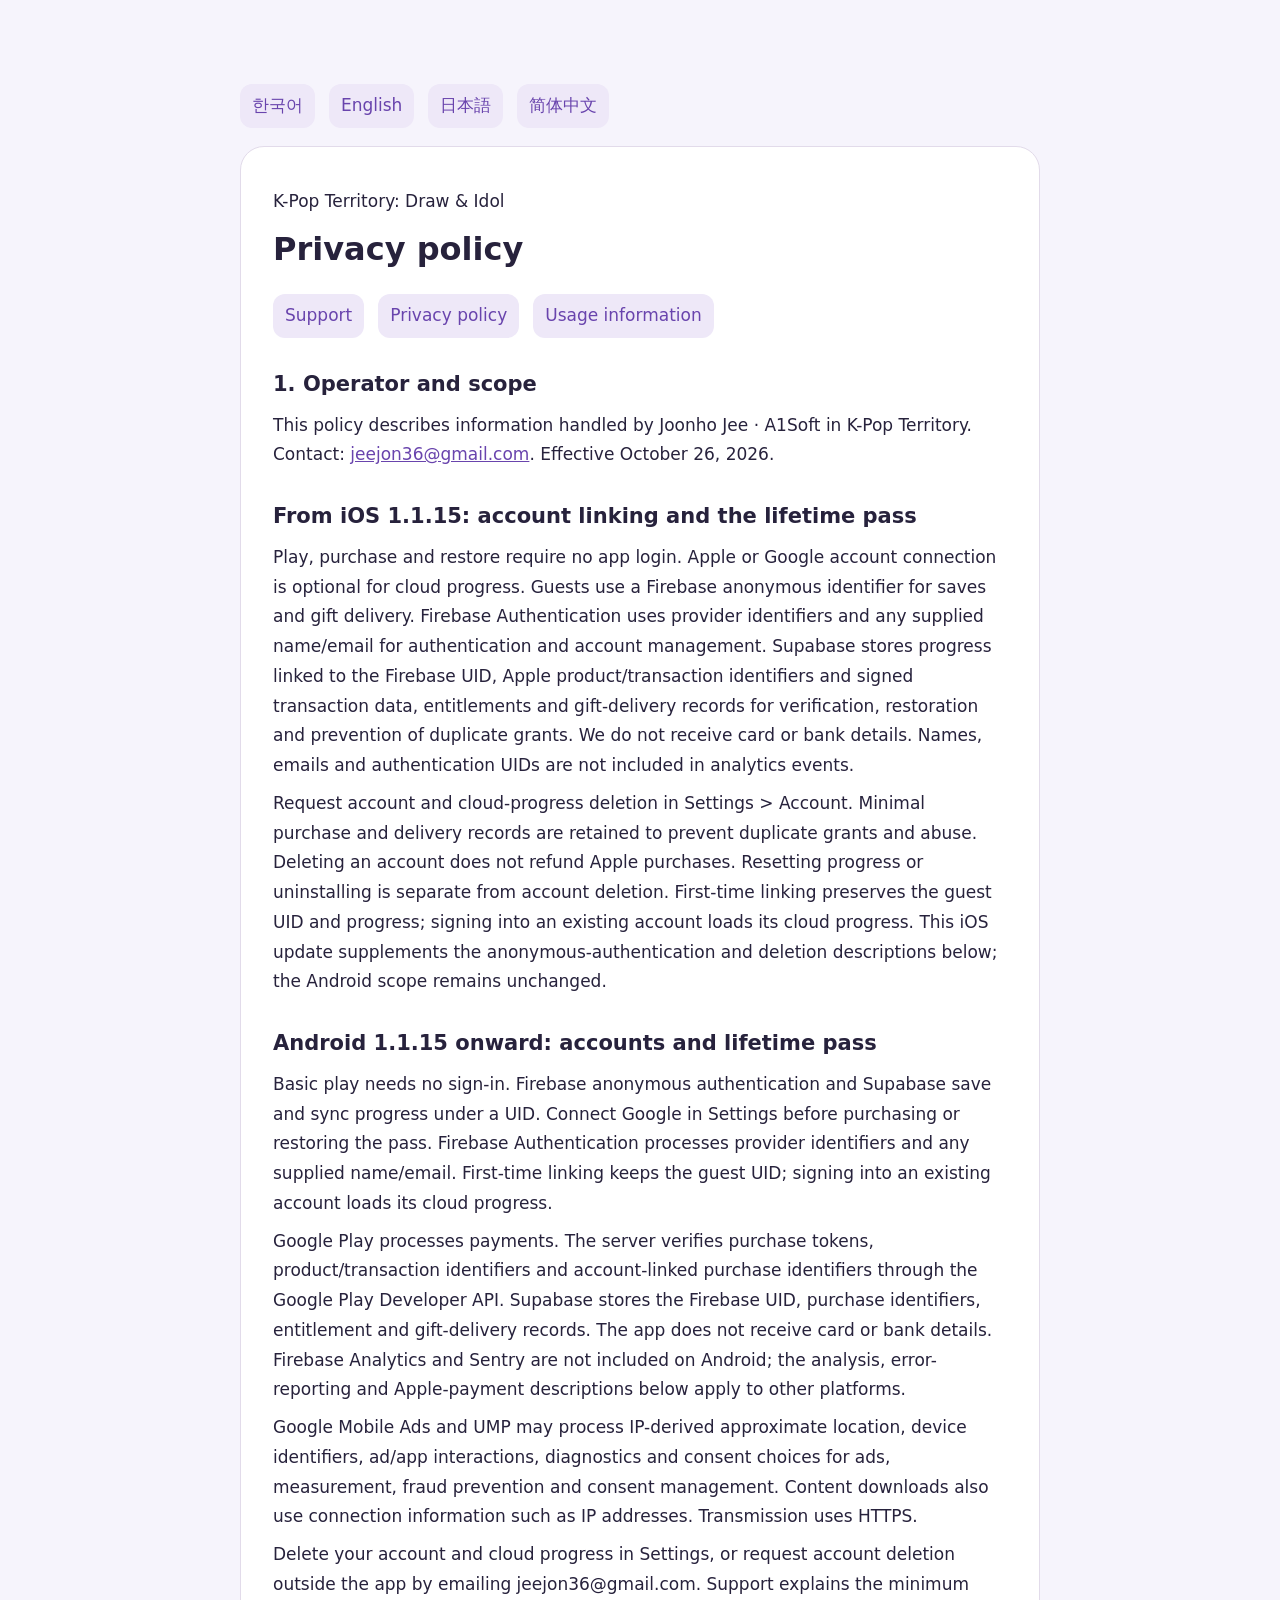
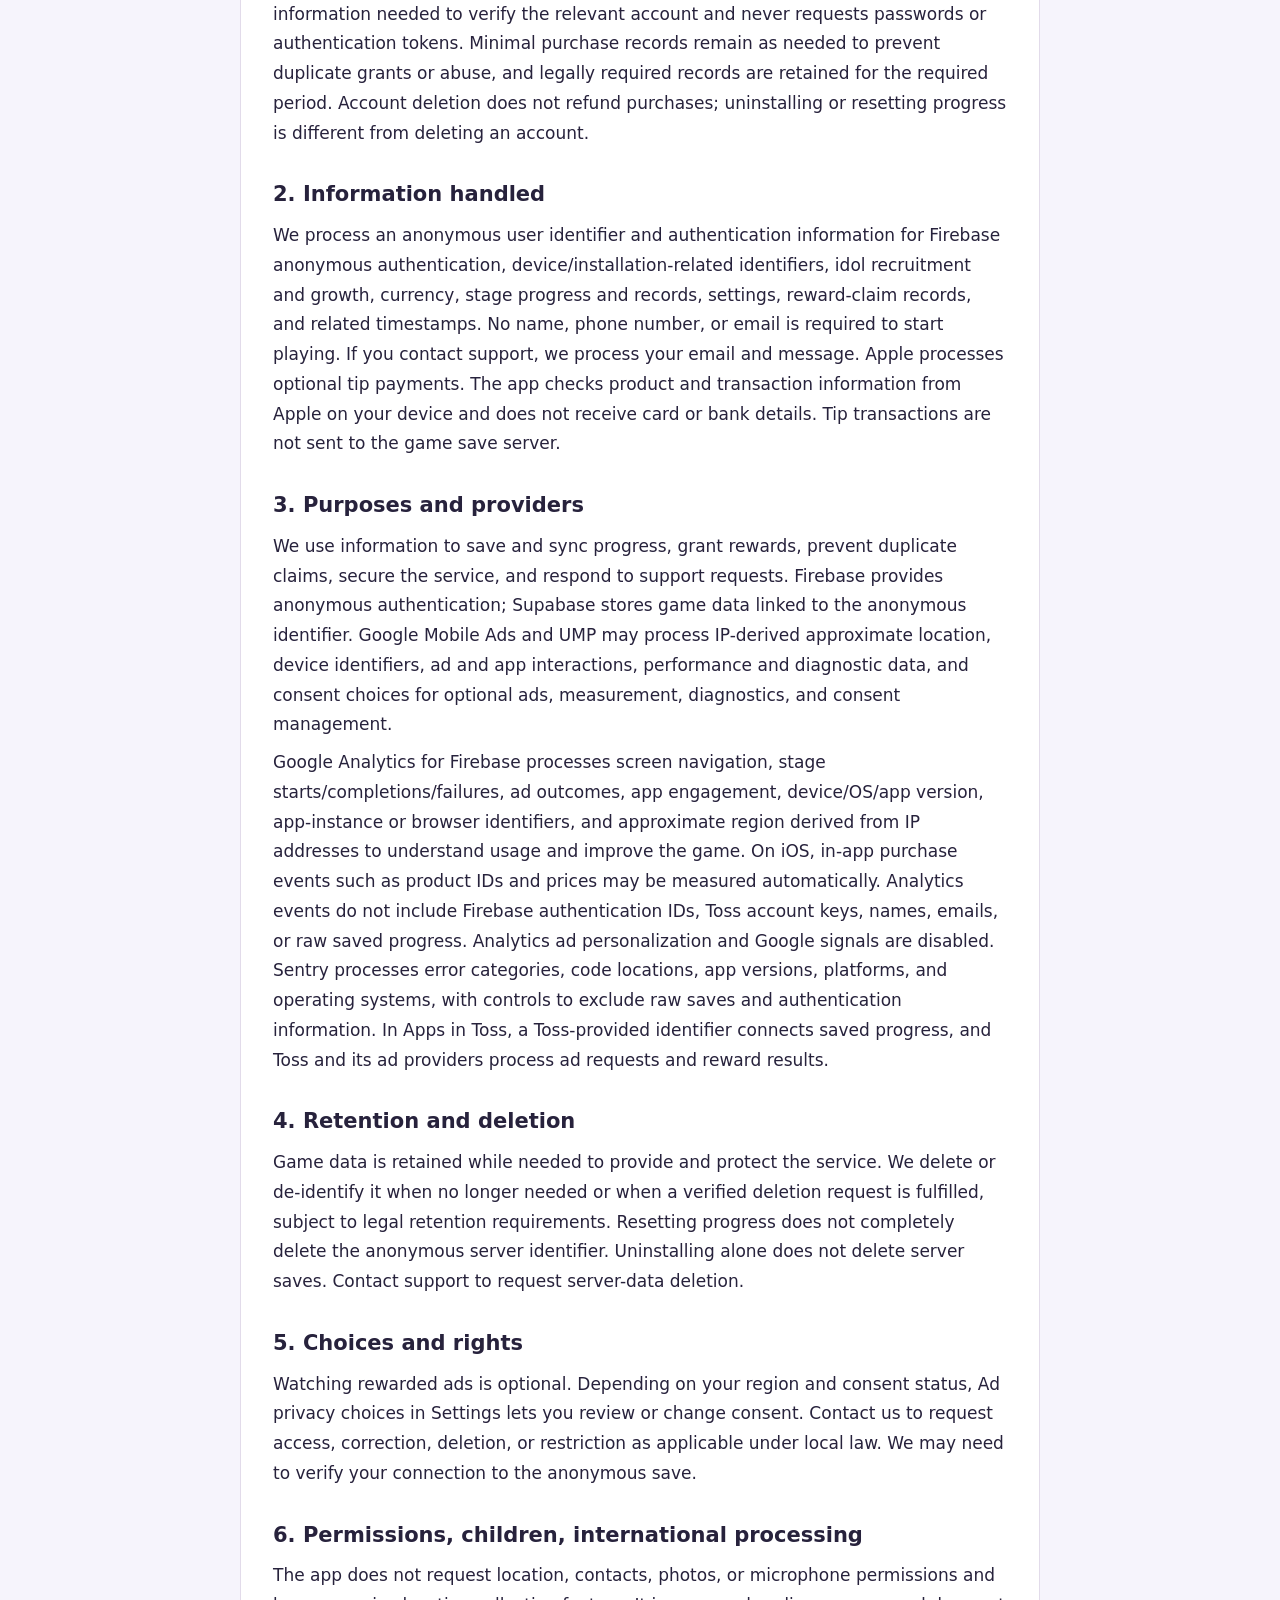
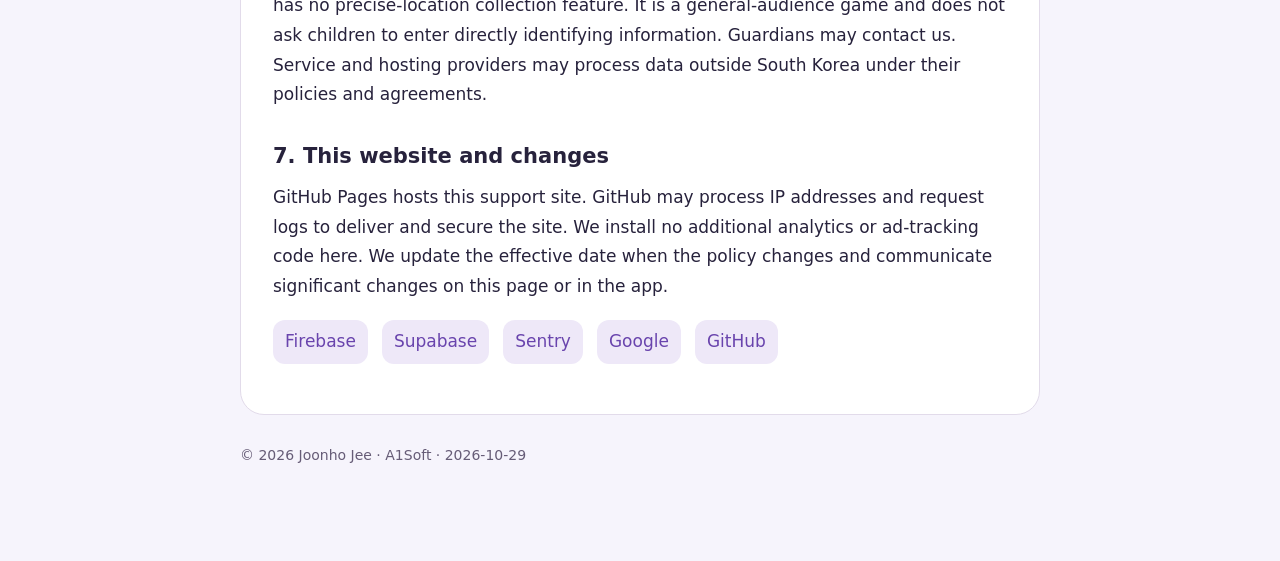
==== commit 04c0a67a: "Clarify iOS purchases and restore without app login" ====
--- a/privacy/index.html
+++ b/privacy/index.html
@@ -1,3 +1,3 @@
 <!DOCTYPE html>
 
-<html lang="en"><meta charset="utf-8"/><meta content="width=device-width,initial-scale=1" name="viewport"/><title>K-Pop Territory · privacy</title><link href="../style.css" rel="stylesheet"/><body><main><nav aria-label="Language"><a href="?lang=ko">한국어</a><a href="?lang=en">English</a><a href="?lang=ja">日本語</a><a href="?lang=zh-CN">简体中文</a></nav><article><div data-lang="ko" lang="ko"><p>케이팝 땅따먹기</p><h1>개인정보처리방침</h1><nav><a href="../?lang=ko">고객지원</a><a href="../privacy/?lang=ko">개인정보처리방침</a><a href="../terms/?lang=ko">이용 안내</a></nav><section><h2>1. 운영자와 적용 범위</h2><p>본 방침은 지준호(Joonho Jee) · A1Soft가 케이팝 땅따먹기에서 처리하는 정보를 설명합니다. 문의: <a href="mailto:jeejon36@gmail.com">jeejon36@gmail.com</a>. 시행일: 2026년 10월 26일.</p></section><section data-premium-disclosure="2026-10-26"><h2>iOS 1.1.14부터: 계정 연결과 영구 패스</h2><p>일반 플레이는 로그인 없이 시작할 수 있습니다. 영구 패스 구매·복원 전에는 Apple 또는 Google 계정을 연결합니다. Firebase Authentication은 제공자 식별자와 제공된 이름·이메일을 인증 및 계정 관리에 사용합니다. Supabase는 Firebase UID에 연결된 진행도, Apple 상품·거래 식별자와 서명된 거래 정보, 구매 권한 및 선물 지급 기록을 저장하여 구매 검증·복원·중복 지급 방지에 사용합니다. 카드·은행 계좌 정보는 받지 않습니다. 이름·이메일·인증 UID를 분석 이벤트에 넣지 않습니다.</p><p>설정 &gt; 계정에서 계정과 서버 진행도 삭제를 요청할 수 있습니다. 중복 지급과 부정 이용을 막기 위한 최소 구매·지급 기록은 보관하며, 계정 삭제로 Apple 구매가 환불되지는 않습니다. 초기화나 앱 제거는 계정 삭제와 다릅니다. 첫 연결은 게스트 UID와 진행도를 유지하며, 기존 계정으로 로그인하면 해당 계정의 클라우드 진행도를 불러옵니다. 이 설명은 아래 익명 인증·삭제 안내에 대한 iOS 기능 추가 사항이며 Android 적용 범위는 그대로입니다.</p></section><section data-android-disclosure="2026-10-27"><h2>Android 1.1.15부터: 계정 연결과 영구 패스</h2><p>일반 플레이는 로그인 없이 가능합니다. Firebase 익명 인증과 Supabase를 통해 UID에 연결된 진행도를 저장·동기화합니다. 설정에서 Google 계정을 연결할 수 있으며 패스 구매·복원 전 연결이 필요합니다. Firebase Authentication은 제공자 식별자와 제공된 이름·이메일을 처리합니다. 최초 연결은 게스트 UID를 유지하고, 기존 계정으로 로그인하면 해당 계정의 서버 진행도를 불러옵니다.</p><p>Google Play는 결제를 처리하고, 서버는 구매 토큰, 상품·거래 식별자 및 계정과 연결된 구매 식별자를 Google Play Developer API로 확인합니다. Supabase에는 Firebase UID, 구매 식별자, 구매 혜택 및 아이템 지급 기록을 저장합니다. 앱은 카드·은행 계좌 정보를 받지 않습니다. Android에는 Firebase Analytics와 Sentry가 포함되어 있지 않습니다. 아래 해당 분석·오류 보고 및 Apple 결제 설명은 다른 플랫폼에 적용됩니다.</p><p>Google Mobile Ads와 UMP는 광고 제공·측정·부정 사용 방지·동의 관리를 위해 IP 및 대략적인 위치, 기기 식별자, 광고·앱 상호작용, 진단 및 동의 정보를 처리할 수 있습니다. 콘텐츠 다운로드에도 IP 등 연결 정보가 사용됩니다. 전송에는 HTTPS를 사용합니다.</p><p>설정의 계정 화면에서 계정과 서버 진행도를 삭제할 수 있습니다. 앱 밖에서도 jeejon36@gmail.com으로 계정 삭제를 요청할 수 있습니다. 대상 계정 확인에 필요한 최소 정보를 안내하며 비밀번호·인증 토큰은 요청하지 않습니다. 중복 지급·부정 사용 방지를 위한 최소 구매 기록과 법정 보관 자료는 필요한 기간 보관합니다. 계정 삭제는 결제 환불이 아니며, 앱 제거·진행도 초기화와도 다릅니다.</p></section><section><h2>2. 처리하는 정보</h2><p>Firebase 익명 인증에 사용하는 익명 사용자 식별자와 인증 정보, 기기/설치에 연결된 식별자, 아이돌 영입·성장, 재화, 스테이지 진행·기록, 설정, 광고 보상 지급 기록과 관련 시각을 처리합니다. 게임 시작을 위해 이름, 전화번호, 이메일 입력을 요구하지 않습니다. 문의 시에는 이용자가 보낸 이메일과 문의 내용을 처리합니다. 선택적 후원 결제는 Apple이 처리합니다. 앱은 Apple이 제공한 상품 및 거래 정보를 기기에서 확인하며, 카드나 은행 계좌 정보는 받지 않습니다. 후원 거래를 게임 저장 서버로 전송하지 않습니다.</p></section><section><h2>3. 목적과 외부 서비스</h2><p>게임 진행 저장·동기화, 보상 지급과 중복 지급 방지, 서비스 보안, 문의 대응에 사용합니다. Firebase는 익명 인증을, Supabase는 익명 식별자에 연결된 게임 데이터 저장을 제공합니다. Google Mobile Ads와 UMP는 선택형 광고, 광고 성과 측정, 오류 진단 및 동의 관리를 위해 IP 기반 대략적 위치, 기기 식별자, 광고·앱 상호작용, 성능·진단 정보와 동의 선택을 처리할 수 있습니다.</p><p>Google Analytics for Firebase는 이용 흐름과 게임 개선을 위해 화면 이동, 스테이지 시작·완료·실패, 광고 결과, 앱 사용 시간, 기기·운영체제·앱 버전, 앱 인스턴스 또는 브라우저 식별자 및 IP에서 파생된 대략적 지역을 처리합니다. iOS에서는 상품 ID·가격 등 인앱 구매 이벤트가 자동 측정될 수 있습니다. 분석 이벤트에 Firebase 인증 ID, 토스 계정 키, 이름·이메일 또는 저장 데이터 원문을 포함하지 않습니다. 분석의 광고 개인화와 Google 신호는 사용하지 않습니다. Sentry는 오류 분류·발생 위치·앱 버전·플랫폼·운영체제 정보를 처리하며 사용자 저장 원문이나 인증 정보를 전송하지 않도록 제한합니다. 앱인토스에서는 토스가 제공한 식별자로 저장 기능을 연결하고 토스 및 연결 광고 사업자가 광고 요청·보상 결과를 처리합니다.</p></section><section><h2>4. 보관과 삭제</h2><p>게임 데이터는 서비스 제공과 보안에 필요한 기간 보관하며, 더 이상 필요하지 않거나 유효한 삭제 요청을 처리한 경우 삭제 또는 비식별화합니다. 법령상 보관 의무가 있는 경우 해당 기간 보관합니다. 초기화는 진행도를 처음 상태로 바꾸는 기능이며 익명 서버 식별자의 완전 삭제가 아닙니다. 앱 삭제만으로 서버 저장이 삭제되지 않으므로 서버 데이터 삭제는 문의 이메일로 요청해 주세요.</p></section><section><h2>5. 선택과 권리</h2><p>보상형 광고 시청은 선택 사항입니다. 지역과 동의 상태에 따라 설정의 광고 개인정보 선택에서 동의를 확인하거나 변경할 수 있습니다. 관련 법률에 따른 열람, 정정, 삭제 및 처리 제한 요청은 이메일로 접수합니다. 익명 저장과 요청자의 관계 확인이 필요할 수 있습니다.</p></section><section><h2>6. 권한·아동·국외 처리</h2><p>앱은 위치, 연락처, 사진, 마이크 권한을 요청하지 않습니다. 정밀 위치를 수집하는 기능은 없습니다. 일반 이용자를 위한 게임이며 아동에게 직접 식별 정보를 입력하도록 요구하지 않습니다. 보호자는 관련 문의를 보낼 수 있습니다. 외부 서비스와 호스팅 제공자는 한국 외 국가에서 데이터를 처리할 수 있으며 각 서비스의 정책과 계약에 따라 처리합니다.</p></section><section><h2>7. 이 웹사이트와 변경</h2><p>지원 페이지는 GitHub Pages에서 제공됩니다. GitHub는 페이지 제공과 보안을 위해 IP 주소와 요청 로그를 처리할 수 있습니다. 이 사이트에는 별도 분석 도구나 광고 추적 코드를 설치하지 않습니다. 방침 변경 시 시행일을 갱신하고 중요한 변경을 이 페이지나 앱에서 안내합니다.</p></section></div><div data-lang="en" lang="en"><p>K-Pop Territory: Draw &amp; Idol</p><h1>Privacy policy</h1><nav><a href="../?lang=en">Support</a><a href="../privacy/?lang=en">Privacy policy</a><a href="../terms/?lang=en">Usage information</a></nav><section><h2>1. Operator and scope</h2><p>This policy describes information handled by Joonho Jee · A1Soft in K-Pop Territory. Contact: <a href="mailto:jeejon36@gmail.com">jeejon36@gmail.com</a>. Effective October 26, 2026.</p></section><section data-premium-disclosure="2026-10-26"><h2>From iOS 1.1.14: account linking and the lifetime pass</h2><p>General play starts without login. Link Apple or Google before purchasing or restoring the lifetime pass. Firebase Authentication uses provider identifiers and any supplied name/email for authentication and account management. Supabase stores progress linked to the Firebase UID, Apple product/transaction identifiers and signed transaction data, entitlements and gift-delivery records for verification, restoration and prevention of duplicate grants. We do not receive card or bank details. Names, emails and authentication UIDs are not included in analytics events.</p><p>Request account and cloud-progress deletion in Settings &gt; Account. Minimal purchase and delivery records are retained to prevent duplicate grants and abuse. Deleting an account does not refund Apple purchases. Resetting progress or uninstalling is separate from account deletion. First-time linking preserves the guest UID and progress; signing into an existing account loads its cloud progress. This iOS update supplements the anonymous-authentication and deletion descriptions below; the Android scope remains unchanged.</p></section><section data-android-disclosure="2026-10-27"><h2>Android 1.1.15 onward: accounts and lifetime pass</h2><p>Basic play needs no sign-in. Firebase anonymous authentication and Supabase save and sync progress under a UID. Connect Google in Settings before purchasing or restoring the pass. Firebase Authentication processes provider identifiers and any supplied name/email. First-time linking keeps the guest UID; signing into an existing account loads its cloud progress.</p><p>Google Play processes payments. The server verifies purchase tokens, product/transaction identifiers and account-linked purchase identifiers through the Google Play Developer API. Supabase stores the Firebase UID, purchase identifiers, entitlement and gift-delivery records. The app does not receive card or bank details. Firebase Analytics and Sentry are not included on Android; the analysis, error-reporting and Apple-payment descriptions below apply to other platforms.</p><p>Google Mobile Ads and UMP may process IP-derived approximate location, device identifiers, ad/app interactions, diagnostics and consent choices for ads, measurement, fraud prevention and consent management. Content downloads also use connection information such as IP addresses. Transmission uses HTTPS.</p><p>Delete your account and cloud progress in Settings, or request account deletion outside the app by emailing jeejon36@gmail.com. Support explains the minimum information needed to verify the relevant account and never requests passwords or authentication tokens. Minimal purchase records remain as needed to prevent duplicate grants or abuse, and legally required records are retained for the required period. Account deletion does not refund purchases; uninstalling or resetting progress is different from deleting an account.</p></section><section><h2>2. Information handled</h2><p>We process an anonymous user identifier and authentication information for Firebase anonymous authentication, device/installation-related identifiers, idol recruitment and growth, currency, stage progress and records, settings, reward-claim records, and related timestamps. No name, phone number, or email is required to start playing. If you contact support, we process your email and message. Apple processes optional tip payments. The app checks product and transaction information from Apple on your device and does not receive card or bank details. Tip transactions are not sent to the game save server.</p></section><section><h2>3. Purposes and providers</h2><p>We use information to save and sync progress, grant rewards, prevent duplicate claims, secure the service, and respond to support requests. Firebase provides anonymous authentication; Supabase stores game data linked to the anonymous identifier. Google Mobile Ads and UMP may process IP-derived approximate location, device identifiers, ad and app interactions, performance and diagnostic data, and consent choices for optional ads, measurement, diagnostics, and consent management.</p><p>Google Analytics for Firebase processes screen navigation, stage starts/completions/failures, ad outcomes, app engagement, device/OS/app version, app-instance or browser identifiers, and approximate region derived from IP addresses to understand usage and improve the game. On iOS, in-app purchase events such as product IDs and prices may be measured automatically. Analytics events do not include Firebase authentication IDs, Toss account keys, names, emails, or raw saved progress. Analytics ad personalization and Google signals are disabled. Sentry processes error categories, code locations, app versions, platforms, and operating systems, with controls to exclude raw saves and authentication information. In Apps in Toss, a Toss-provided identifier connects saved progress, and Toss and its ad providers process ad requests and reward results.</p></section><section><h2>4. Retention and deletion</h2><p>Game data is retained while needed to provide and protect the service. We delete or de-identify it when no longer needed or when a verified deletion request is fulfilled, subject to legal retention requirements. Resetting progress does not completely delete the anonymous server identifier. Uninstalling alone does not delete server saves. Contact support to request server-data deletion.</p></section><section><h2>5. Choices and rights</h2><p>Watching rewarded ads is optional. Depending on your region and consent status, Ad privacy choices in Settings lets you review or change consent. Contact us to request access, correction, deletion, or restriction as applicable under local law. We may need to verify your connection to the anonymous save.</p></section><section><h2>6. Permissions, children, international processing</h2><p>The app does not request location, contacts, photos, or microphone permissions and has no precise-location collection feature. It is a general-audience game and does not ask children to enter directly identifying information. Guardians may contact us. Service and hosting providers may process data outside South Korea under their policies and agreements.</p></section><section><h2>7. This website and changes</h2><p>GitHub Pages hosts this support site. GitHub may process IP addresses and request logs to deliver and secure the site. We install no additional analytics or ad-tracking code here. We update the effective date when the policy changes and communicate significant changes on this page or in the app.</p></section></div><div data-lang="ja" lang="ja"><p>K-POP 陣取りステージ：アイドル編</p><h1>プライバシーポリシー</h1><nav><a href="../?lang=ja">サポート</a><a href="../privacy/?lang=ja">プライバシーポリシー</a><a href="../terms/?lang=ja">利用案内</a></nav><section><h2>1. 運営者と適用範囲</h2><p>本方針は Joonho Jee · A1Soft による K-POP 陣取りステージの情報の取り扱いを説明します。連絡先：<a href="mailto:jeejon36@gmail.com">jeejon36@gmail.com</a>。施行日：2026年10月26日。</p></section><section data-premium-disclosure="2026-10-26"><h2>iOS 1.1.14以降：アカウント連携と永久パス</h2><p>通常プレイはログイン不要です。永久パスの購入・復元前にAppleまたはGoogleを連携します。Firebase Authenticationは提供者の識別子と提供された氏名・メールを認証とアカウント管理に使用します。SupabaseはFirebase UIDに紐づく進行状況、Appleの商品・取引識別子と署名済み取引情報、購入権利、特典付与記録を保存し、購入確認・復元・重複防止に使用します。カードや銀行口座情報は受け取りません。氏名・メール・認証UIDは分析イベントに含めません。</p><p>設定のアカウント画面でアカウントとサーバー進行状況の削除を依頼できます。重複付与・不正防止のため最小限の購入・付与記録を保持します。アカウント削除はApple購入の返金ではありません。初期化やアプリ削除とは別の操作です。初回連携はゲストUIDと進行状況を維持し、既存アカウントへのログインはそのクラウド進行状況を読み込みます。このiOS追加説明は以下の匿名認証・削除の案内を補足します。Androidの適用範囲は変わりません。</p></section><section data-android-disclosure="2026-10-27"><h2>Android 1.1.15以降：アカウント連携と永久パス</h2><p>通常プレイにログインは不要です。Firebase匿名認証とSupabaseでUIDに紐づく進行状況を保存・同期します。購入・復元前に設定でGoogleを連携してください。Firebase Authenticationは提供者の識別子と提供された氏名・メールを処理します。初回連携ではゲストUIDを保持し、既存アカウントではそのクラウド保存を読み込みます。</p><p>決済はGoogle Playが処理し、サーバーは購入トークン、商品・取引識別子、アカウントに紐づく購入識別子をGoogle Play Developer APIで検証します。SupabaseはFirebase UID、購入識別子、特典とアイテム付与記録を保存します。カード・銀行情報は取得しません。AndroidにFirebase AnalyticsとSentryは含まれず、以下の分析・エラー報告・Apple決済の説明は他のプラットフォームに適用します。</p><p>Google Mobile AdsとUMPは広告、測定、不正防止、同意管理のためIP由来の概略位置、端末識別子、広告・アプリ操作、診断、同意情報を処理する場合があります。コンテンツの取得にもIP等を使用します。通信はHTTPSです。</p><p>設定のアカウント画面でアカウントとクラウド進行状況を削除できます。アプリ外からはjeejon36@gmail.comへ削除を依頼できます。対象アカウント確認に必要な最小限の情報をご案内し、パスワードや認証トークンは要求しません。重複付与・不正防止に必要な最小購入記録と法定保存記録は必要期間保持します。削除は返金ではなく、アンインストールや進行状況の初期化とも異なります。</p></section><section><h2>2. 取り扱う情報</h2><p>Firebase匿名認証のユーザー識別子と認証情報、端末・インストールに関連する識別子、アイドルの加入・育成、通貨、ステージの進行と記録、設定、報酬の付与記録と関連日時を取り扱います。ゲーム開始時に氏名、電話番号、メールの入力は不要です。お問い合わせ時はメールと内容を取り扱います。 任意の応援決済はAppleが処理します。アプリはAppleの商品・取引情報を端末上で確認しますが、カードや銀行口座情報は受け取りません。応援の取引をゲーム保存サーバーへ送信しません。</p></section><section><h2>3. 目的と外部サービス</h2><p>進行状況の保存・同期、報酬付与と重複防止、安全な運営、お問い合わせ対応に使用します。Firebaseは匿名認証、Supabaseは匿名識別子に紐づくゲームデータの保存を提供します。Google Mobile AdsとUMPは任意広告、効果測定、診断、同意管理のため、IPに基づくおおよその位置、端末識別子、広告・アプリ操作、性能・診断情報、同意の選択を取り扱う場合があります。</p><p>Google Analytics for Firebaseは利用状況の把握と改善のため、画面遷移、ステージの開始・完了・失敗、広告結果、利用時間、端末・OS・アプリのバージョン、アプリインスタンスまたはブラウザ識別子、IPから推定したおおよその地域を処理します。iOSでは商品IDや価格などのアプリ内購入イベントが自動測定される場合があります。分析イベントにFirebase認証ID、Tossアカウントキー、氏名、メール、保存データの原文は含めません。分析の広告パーソナライズとGoogleシグナルは無効です。Sentryはエラー分類、コード位置、アプリバージョン、プラットフォーム、OSを処理し、保存データの原文や認証情報を送信しないよう制限しています。Apps in TossではTossの識別子で保存機能を接続し、Tossと広告事業者が広告要求と報酬結果を処理します。</p></section><section><h2>4. 保管と削除</h2><p>サービス提供と保護に必要な期間保管し、不要になった場合や確認済みの削除依頼に対応した場合は削除または匿名化します。法定の保管義務がある場合はその期間保管します。初期化は匿名サーバー識別子の完全削除ではありません。アプリ削除だけではサーバーデータは削除されないため、削除はメールでご依頼ください。</p></section><section><h2>5. 選択と権利</h2><p>広告の視聴は任意です。地域と同意状況に応じ、設定の広告プライバシー項目で同意を確認・変更できます。適用法令に基づく開示、訂正、削除、処理制限はメールでご相談ください。匿名保存データとの関係確認が必要になる場合があります。</p></section><section><h2>6. 権限・児童・国外処理</h2><p>位置情報、連絡先、写真、マイクの権限を要求せず、精密な位置の収集機能もありません。一般利用者向けのゲームで、児童に直接識別情報の入力を求めません。保護者からもお問い合わせいただけます。外部サービス・ホスティング事業者は各方針と契約に従い韓国外で情報を処理する場合があります。</p></section><section><h2>7. このサイトと変更</h2><p>本サイトはGitHub Pagesで提供します。GitHubは配信と安全確保のためIPアドレスやリクエストログを処理する場合があります。本サイトに独自の分析や広告追跡コードは設置しません。変更時は施行日を更新し、重要な変更を本ページまたはアプリで案内します。</p></section></div><div data-lang="zh-CN" lang="zh-CN"><p>K-POP 圈地舞台</p><h1>隐私政策</h1><nav><a href="../?lang=zh-CN">客户支持</a><a href="../privacy/?lang=zh-CN">隐私政策</a><a href="../terms/?lang=zh-CN">使用说明</a></nav><section><h2>1. 运营者与范围</h2><p>本政策说明 Joonho Jee · A1Soft 在 K-POP 圈地舞台中如何处理信息。联系：<a href="mailto:jeejon36@gmail.com">jeejon36@gmail.com</a>。生效日期：2026年10月26日。</p></section><section data-premium-disclosure="2026-10-26"><h2>iOS 1.1.14起：账号关联和永久通行证</h2><p>普通游玩无需登录。购买或恢复永久通行证前需关联Apple或Google。Firebase Authentication使用服务商标识符以及提供的姓名和邮箱进行身份验证与账号管理。Supabase保存与Firebase UID关联的进度、Apple商品和交易标识符及签名交易信息、购买权益和礼包发放记录，用于验证、恢复和防止重复发放。我们不获取银行卡或银行账户信息，不在分析事件中包含姓名、邮箱或认证UID。</p><p>可在设置的账号页面申请删除账号和服务器进度。为防止重复发放和滥用，会保留最少的购买与发放记录。删除账号不代表Apple购买退款，重置进度或卸载也不同于删除账号。首次关联保留访客UID和进度，登录已有账号则加载其云端进度。本iOS补充说明更新下方匿名认证与删除相关说明，Android适用下方独立说明。</p></section><section data-android-disclosure="2026-10-27"><h2>Android 1.1.15起：账号关联与永久通行证</h2><p>普通游玩无需登录。Firebase匿名认证和Supabase按UID保存并同步进度。购买或恢复前需在设置中关联Google。Firebase Authentication处理服务商标识符及提供的姓名、邮箱。首次关联保留访客UID，登录已有账号会加载其云端进度。</p><p>Google Play处理付款。服务器通过Google Play Developer API验证购买令牌、商品与交易标识符及关联账号的购买标识符。Supabase保存Firebase UID、购买标识符、权益和礼包发放记录。应用不接收银行卡或银行账户信息。Android不包含Firebase Analytics和Sentry；下文的分析、错误报告和Apple付款说明适用于其他平台。</p><p>Google Mobile Ads和UMP可能为广告、衡量、防欺诈及同意管理处理IP推断的大致位置、设备标识符、广告和应用交互、诊断及同意信息。内容下载也使用IP等连接信息。传输使用HTTPS。</p><p>可在设置的账号页面删除账号及云端进度，也可在应用外向jeejon36@gmail.com发送账号删除请求。客服会说明验证相关账号所需的最少信息，不要求密码或认证令牌。防止重复发放和滥用所需的最少购买记录及依法必须保存的记录会在必要期间保留。删除账号不代表退款，也不同于卸载或重置进度。</p></section><section><h2>2. 处理的信息</h2><p>我们处理Firebase匿名认证所需的匿名用户标识符与认证信息、设备或安装相关标识符、偶像招募与培养、货币、关卡进度与记录、设置、奖励记录及相关时间。开始游戏无需输入姓名、电话号码或邮箱。联系支持时，我们处理您发送的邮箱和咨询内容。 自愿支持的付款由Apple处理。应用在设备上检查Apple提供的商品和交易信息，不会获取银行卡或银行账户信息，也不会将支持交易发送到游戏存档服务器。</p></section><section><h2>3. 目的与服务提供商</h2><p>信息用于存档与同步、发放奖励、防止重复领取、保障服务安全及回复咨询。Firebase提供匿名认证，Supabase保存关联匿名标识符的游戏数据。Google Mobile Ads和UMP可能为可选广告、效果衡量、诊断及同意管理，处理基于IP的大致位置、设备标识符、广告和应用交互、性能和诊断数据以及同意选择。</p><p>Google Analytics for Firebase为了解使用情况并改进游戏，处理页面切换、关卡开始/完成/失败、广告结果、使用时长、设备/系统/应用版本、应用实例或浏览器标识符及根据IP推断的大致地区。iOS上的商品ID、价格等应用内购买事件可能会被自动衡量。分析事件不包含Firebase认证ID、Toss账户密钥、姓名、邮箱或原始存档。分析广告个性化和Google信号均已关闭。Sentry处理错误类别、代码位置、应用版本、平台和操作系统，并限制发送原始存档或认证信息。在Apps in Toss中，通过Toss提供的标识符连接存档功能，Toss及其广告提供商处理广告请求与奖励结果。</p></section><section><h2>4. 保留与删除</h2><p>数据在提供和保护服务所需期间保留；不再需要或完成经验证的删除请求后，会删除或去标识化。法律要求保留时按规定期限处理。重置进度不等于彻底删除匿名服务器标识符。仅卸载应用不会删除服务器存档，如需删除请联系支持邮箱。</p></section><section><h2>5. 选择与权利</h2><p>观看激励广告是自愿的。根据地区及同意状态，可在设置中的广告隐私选项查看或更改同意。您可依适用法律通过邮件请求访问、更正、删除或限制处理。我们可能需要验证您与匿名存档的关系。</p></section><section><h2>6. 权限、儿童与跨境处理</h2><p>应用不请求位置、联系人、照片或麦克风权限，也没有精确位置收集功能。本游戏面向普通用户，不要求儿童输入直接身份信息。监护人可联系我们。外部服务和托管提供商可能依据各自政策及协议在韩国境外处理数据。</p></section><section><h2>7. 本网站与政策变更</h2><p>本支持网站由GitHub Pages托管。GitHub可能为提供页面及保障安全处理IP地址与请求日志。本站未添加额外分析工具或广告追踪代码。政策变更时会更新生效日期，并通过本页或应用通知重大变更。</p></section></div><nav><a href="https://firebase.google.com/support/privacy">Firebase</a><a href="https://supabase.com/privacy">Supabase</a><a href="https://sentry.io/privacy/">Sentry</a><a href="https://policies.google.com/privacy">Google</a><a href="https://docs.github.com/en/site-policy/privacy-policies/github-general-privacy-statement">GitHub</a></nav></article><footer>© 2026 Joonho Jee · A1Soft · 2026-10-27</footer></main><script>const languages=['ko','en','ja','zh-CN'];let l=new URLSearchParams(location.search).get('lang');if(!languages.includes(l)){const n=navigator.language;l=n.startsWith('ko')?'ko':n.startsWith('ja')?'ja':n.startsWith('zh')?'zh-CN':'en'}document.documentElement.lang=l;document.querySelectorAll('[data-lang]').forEach(e=>e.hidden=e.dataset.lang!==l);document.title=document.querySelector('[data-lang="'+l+'"] h1').textContent+' · K-Pop Territory';</script></body></html>+<html lang="en"><meta charset="utf-8"/><meta content="width=device-width,initial-scale=1" name="viewport"/><title>K-Pop Territory · privacy</title><link href="../style.css" rel="stylesheet"/><body><main><nav aria-label="Language"><a href="?lang=ko">한국어</a><a href="?lang=en">English</a><a href="?lang=ja">日本語</a><a href="?lang=zh-CN">简体中文</a></nav><article><div data-lang="ko" lang="ko"><p>케이팝 땅따먹기</p><h1>개인정보처리방침</h1><nav><a href="../?lang=ko">고객지원</a><a href="../privacy/?lang=ko">개인정보처리방침</a><a href="../terms/?lang=ko">이용 안내</a></nav><section><h2>1. 운영자와 적용 범위</h2><p>본 방침은 지준호(Joonho Jee) · A1Soft가 케이팝 땅따먹기에서 처리하는 정보를 설명합니다. 문의: <a href="mailto:jeejon36@gmail.com">jeejon36@gmail.com</a>. 시행일: 2026년 10월 26일.</p></section><section data-premium-disclosure="2026-10-29"><h2>iOS 1.1.15부터: 계정 연결과 영구 패스</h2><p>일반 플레이와 영구 패스 구매·복원에는 앱 로그인이 필요하지 않습니다. 진행도 저장을 위한 Apple 또는 Google 계정 연결은 선택 사항입니다. 게스트는 Firebase 익명 식별자로 저장과 선물 지급을 처리합니다. Firebase Authentication은 제공자 식별자와 제공된 이름·이메일을 인증 및 계정 관리에 사용합니다. Supabase는 Firebase UID에 연결된 진행도, Apple 상품·거래 식별자와 서명된 거래 정보, 구매 권한 및 선물 지급 기록을 저장하여 구매 검증·복원·중복 지급 방지에 사용합니다. 카드·은행 계좌 정보는 받지 않습니다. 이름·이메일·인증 UID를 분석 이벤트에 넣지 않습니다.</p><p>설정 &gt; 계정에서 계정과 서버 진행도 삭제를 요청할 수 있습니다. 중복 지급과 부정 이용을 막기 위한 최소 구매·지급 기록은 보관하며, 계정 삭제로 Apple 구매가 환불되지는 않습니다. 초기화나 앱 제거는 계정 삭제와 다릅니다. 첫 연결은 게스트 UID와 진행도를 유지하며, 기존 계정으로 로그인하면 해당 계정의 클라우드 진행도를 불러옵니다. 이 설명은 아래 익명 인증·삭제 안내에 대한 iOS 기능 추가 사항이며 Android 적용 범위는 그대로입니다.</p></section><section data-android-disclosure="2026-10-27"><h2>Android 1.1.15부터: 계정 연결과 영구 패스</h2><p>일반 플레이는 로그인 없이 가능합니다. Firebase 익명 인증과 Supabase를 통해 UID에 연결된 진행도를 저장·동기화합니다. 설정에서 Google 계정을 연결할 수 있으며 패스 구매·복원 전 연결이 필요합니다. Firebase Authentication은 제공자 식별자와 제공된 이름·이메일을 처리합니다. 최초 연결은 게스트 UID를 유지하고, 기존 계정으로 로그인하면 해당 계정의 서버 진행도를 불러옵니다.</p><p>Google Play는 결제를 처리하고, 서버는 구매 토큰, 상품·거래 식별자 및 계정과 연결된 구매 식별자를 Google Play Developer API로 확인합니다. Supabase에는 Firebase UID, 구매 식별자, 구매 혜택 및 아이템 지급 기록을 저장합니다. 앱은 카드·은행 계좌 정보를 받지 않습니다. Android에는 Firebase Analytics와 Sentry가 포함되어 있지 않습니다. 아래 해당 분석·오류 보고 및 Apple 결제 설명은 다른 플랫폼에 적용됩니다.</p><p>Google Mobile Ads와 UMP는 광고 제공·측정·부정 사용 방지·동의 관리를 위해 IP 및 대략적인 위치, 기기 식별자, 광고·앱 상호작용, 진단 및 동의 정보를 처리할 수 있습니다. 콘텐츠 다운로드에도 IP 등 연결 정보가 사용됩니다. 전송에는 HTTPS를 사용합니다.</p><p>설정의 계정 화면에서 계정과 서버 진행도를 삭제할 수 있습니다. 앱 밖에서도 jeejon36@gmail.com으로 계정 삭제를 요청할 수 있습니다. 대상 계정 확인에 필요한 최소 정보를 안내하며 비밀번호·인증 토큰은 요청하지 않습니다. 중복 지급·부정 사용 방지를 위한 최소 구매 기록과 법정 보관 자료는 필요한 기간 보관합니다. 계정 삭제는 결제 환불이 아니며, 앱 제거·진행도 초기화와도 다릅니다.</p></section><section><h2>2. 처리하는 정보</h2><p>Firebase 익명 인증에 사용하는 익명 사용자 식별자와 인증 정보, 기기/설치에 연결된 식별자, 아이돌 영입·성장, 재화, 스테이지 진행·기록, 설정, 광고 보상 지급 기록과 관련 시각을 처리합니다. 게임 시작을 위해 이름, 전화번호, 이메일 입력을 요구하지 않습니다. 문의 시에는 이용자가 보낸 이메일과 문의 내용을 처리합니다. 선택적 후원 결제는 Apple이 처리합니다. 앱은 Apple이 제공한 상품 및 거래 정보를 기기에서 확인하며, 카드나 은행 계좌 정보는 받지 않습니다. 후원 거래를 게임 저장 서버로 전송하지 않습니다.</p></section><section><h2>3. 목적과 외부 서비스</h2><p>게임 진행 저장·동기화, 보상 지급과 중복 지급 방지, 서비스 보안, 문의 대응에 사용합니다. Firebase는 익명 인증을, Supabase는 익명 식별자에 연결된 게임 데이터 저장을 제공합니다. Google Mobile Ads와 UMP는 선택형 광고, 광고 성과 측정, 오류 진단 및 동의 관리를 위해 IP 기반 대략적 위치, 기기 식별자, 광고·앱 상호작용, 성능·진단 정보와 동의 선택을 처리할 수 있습니다.</p><p>Google Analytics for Firebase는 이용 흐름과 게임 개선을 위해 화면 이동, 스테이지 시작·완료·실패, 광고 결과, 앱 사용 시간, 기기·운영체제·앱 버전, 앱 인스턴스 또는 브라우저 식별자 및 IP에서 파생된 대략적 지역을 처리합니다. iOS에서는 상품 ID·가격 등 인앱 구매 이벤트가 자동 측정될 수 있습니다. 분석 이벤트에 Firebase 인증 ID, 토스 계정 키, 이름·이메일 또는 저장 데이터 원문을 포함하지 않습니다. 분석의 광고 개인화와 Google 신호는 사용하지 않습니다. Sentry는 오류 분류·발생 위치·앱 버전·플랫폼·운영체제 정보를 처리하며 사용자 저장 원문이나 인증 정보를 전송하지 않도록 제한합니다. 앱인토스에서는 토스가 제공한 식별자로 저장 기능을 연결하고 토스 및 연결 광고 사업자가 광고 요청·보상 결과를 처리합니다.</p></section><section><h2>4. 보관과 삭제</h2><p>게임 데이터는 서비스 제공과 보안에 필요한 기간 보관하며, 더 이상 필요하지 않거나 유효한 삭제 요청을 처리한 경우 삭제 또는 비식별화합니다. 법령상 보관 의무가 있는 경우 해당 기간 보관합니다. 초기화는 진행도를 처음 상태로 바꾸는 기능이며 익명 서버 식별자의 완전 삭제가 아닙니다. 앱 삭제만으로 서버 저장이 삭제되지 않으므로 서버 데이터 삭제는 문의 이메일로 요청해 주세요.</p></section><section><h2>5. 선택과 권리</h2><p>보상형 광고 시청은 선택 사항입니다. 지역과 동의 상태에 따라 설정의 광고 개인정보 선택에서 동의를 확인하거나 변경할 수 있습니다. 관련 법률에 따른 열람, 정정, 삭제 및 처리 제한 요청은 이메일로 접수합니다. 익명 저장과 요청자의 관계 확인이 필요할 수 있습니다.</p></section><section><h2>6. 권한·아동·국외 처리</h2><p>앱은 위치, 연락처, 사진, 마이크 권한을 요청하지 않습니다. 정밀 위치를 수집하는 기능은 없습니다. 일반 이용자를 위한 게임이며 아동에게 직접 식별 정보를 입력하도록 요구하지 않습니다. 보호자는 관련 문의를 보낼 수 있습니다. 외부 서비스와 호스팅 제공자는 한국 외 국가에서 데이터를 처리할 수 있으며 각 서비스의 정책과 계약에 따라 처리합니다.</p></section><section><h2>7. 이 웹사이트와 변경</h2><p>지원 페이지는 GitHub Pages에서 제공됩니다. GitHub는 페이지 제공과 보안을 위해 IP 주소와 요청 로그를 처리할 수 있습니다. 이 사이트에는 별도 분석 도구나 광고 추적 코드를 설치하지 않습니다. 방침 변경 시 시행일을 갱신하고 중요한 변경을 이 페이지나 앱에서 안내합니다.</p></section></div><div data-lang="en" lang="en"><p>K-Pop Territory: Draw &amp; Idol</p><h1>Privacy policy</h1><nav><a href="../?lang=en">Support</a><a href="../privacy/?lang=en">Privacy policy</a><a href="../terms/?lang=en">Usage information</a></nav><section><h2>1. Operator and scope</h2><p>This policy describes information handled by Joonho Jee · A1Soft in K-Pop Territory. Contact: <a href="mailto:jeejon36@gmail.com">jeejon36@gmail.com</a>. Effective October 26, 2026.</p></section><section data-premium-disclosure="2026-10-29"><h2>From iOS 1.1.15: account linking and the lifetime pass</h2><p>Play, purchase and restore require no app login. Apple or Google account connection is optional for cloud progress. Guests use a Firebase anonymous identifier for saves and gift delivery. Firebase Authentication uses provider identifiers and any supplied name/email for authentication and account management. Supabase stores progress linked to the Firebase UID, Apple product/transaction identifiers and signed transaction data, entitlements and gift-delivery records for verification, restoration and prevention of duplicate grants. We do not receive card or bank details. Names, emails and authentication UIDs are not included in analytics events.</p><p>Request account and cloud-progress deletion in Settings &gt; Account. Minimal purchase and delivery records are retained to prevent duplicate grants and abuse. Deleting an account does not refund Apple purchases. Resetting progress or uninstalling is separate from account deletion. First-time linking preserves the guest UID and progress; signing into an existing account loads its cloud progress. This iOS update supplements the anonymous-authentication and deletion descriptions below; the Android scope remains unchanged.</p></section><section data-android-disclosure="2026-10-27"><h2>Android 1.1.15 onward: accounts and lifetime pass</h2><p>Basic play needs no sign-in. Firebase anonymous authentication and Supabase save and sync progress under a UID. Connect Google in Settings before purchasing or restoring the pass. Firebase Authentication processes provider identifiers and any supplied name/email. First-time linking keeps the guest UID; signing into an existing account loads its cloud progress.</p><p>Google Play processes payments. The server verifies purchase tokens, product/transaction identifiers and account-linked purchase identifiers through the Google Play Developer API. Supabase stores the Firebase UID, purchase identifiers, entitlement and gift-delivery records. The app does not receive card or bank details. Firebase Analytics and Sentry are not included on Android; the analysis, error-reporting and Apple-payment descriptions below apply to other platforms.</p><p>Google Mobile Ads and UMP may process IP-derived approximate location, device identifiers, ad/app interactions, diagnostics and consent choices for ads, measurement, fraud prevention and consent management. Content downloads also use connection information such as IP addresses. Transmission uses HTTPS.</p><p>Delete your account and cloud progress in Settings, or request account deletion outside the app by emailing jeejon36@gmail.com. Support explains the minimum information needed to verify the relevant account and never requests passwords or authentication tokens. Minimal purchase records remain as needed to prevent duplicate grants or abuse, and legally required records are retained for the required period. Account deletion does not refund purchases; uninstalling or resetting progress is different from deleting an account.</p></section><section><h2>2. Information handled</h2><p>We process an anonymous user identifier and authentication information for Firebase anonymous authentication, device/installation-related identifiers, idol recruitment and growth, currency, stage progress and records, settings, reward-claim records, and related timestamps. No name, phone number, or email is required to start playing. If you contact support, we process your email and message. Apple processes optional tip payments. The app checks product and transaction information from Apple on your device and does not receive card or bank details. Tip transactions are not sent to the game save server.</p></section><section><h2>3. Purposes and providers</h2><p>We use information to save and sync progress, grant rewards, prevent duplicate claims, secure the service, and respond to support requests. Firebase provides anonymous authentication; Supabase stores game data linked to the anonymous identifier. Google Mobile Ads and UMP may process IP-derived approximate location, device identifiers, ad and app interactions, performance and diagnostic data, and consent choices for optional ads, measurement, diagnostics, and consent management.</p><p>Google Analytics for Firebase processes screen navigation, stage starts/completions/failures, ad outcomes, app engagement, device/OS/app version, app-instance or browser identifiers, and approximate region derived from IP addresses to understand usage and improve the game. On iOS, in-app purchase events such as product IDs and prices may be measured automatically. Analytics events do not include Firebase authentication IDs, Toss account keys, names, emails, or raw saved progress. Analytics ad personalization and Google signals are disabled. Sentry processes error categories, code locations, app versions, platforms, and operating systems, with controls to exclude raw saves and authentication information. In Apps in Toss, a Toss-provided identifier connects saved progress, and Toss and its ad providers process ad requests and reward results.</p></section><section><h2>4. Retention and deletion</h2><p>Game data is retained while needed to provide and protect the service. We delete or de-identify it when no longer needed or when a verified deletion request is fulfilled, subject to legal retention requirements. Resetting progress does not completely delete the anonymous server identifier. Uninstalling alone does not delete server saves. Contact support to request server-data deletion.</p></section><section><h2>5. Choices and rights</h2><p>Watching rewarded ads is optional. Depending on your region and consent status, Ad privacy choices in Settings lets you review or change consent. Contact us to request access, correction, deletion, or restriction as applicable under local law. We may need to verify your connection to the anonymous save.</p></section><section><h2>6. Permissions, children, international processing</h2><p>The app does not request location, contacts, photos, or microphone permissions and has no precise-location collection feature. It is a general-audience game and does not ask children to enter directly identifying information. Guardians may contact us. Service and hosting providers may process data outside South Korea under their policies and agreements.</p></section><section><h2>7. This website and changes</h2><p>GitHub Pages hosts this support site. GitHub may process IP addresses and request logs to deliver and secure the site. We install no additional analytics or ad-tracking code here. We update the effective date when the policy changes and communicate significant changes on this page or in the app.</p></section></div><div data-lang="ja" lang="ja"><p>K-POP 陣取りステージ：アイドル編</p><h1>プライバシーポリシー</h1><nav><a href="../?lang=ja">サポート</a><a href="../privacy/?lang=ja">プライバシーポリシー</a><a href="../terms/?lang=ja">利用案内</a></nav><section><h2>1. 運営者と適用範囲</h2><p>本方針は Joonho Jee · A1Soft による K-POP 陣取りステージの情報の取り扱いを説明します。連絡先：<a href="mailto:jeejon36@gmail.com">jeejon36@gmail.com</a>。施行日：2026年10月26日。</p></section><section data-premium-disclosure="2026-10-29"><h2>iOS 1.1.15以降：アカウント連携と永久パス</h2><p>通常プレイと永久パスの購入・復元はアプリへのログイン不要です。進行状況の保存のためのAppleまたはGoogle連携は任意です。ゲストの保存と特典付与にはFirebase匿名識別子を使用します。Firebase Authenticationは提供者の識別子と提供された氏名・メールを認証とアカウント管理に使用します。SupabaseはFirebase UIDに紐づく進行状況、Appleの商品・取引識別子と署名済み取引情報、購入権利、特典付与記録を保存し、購入確認・復元・重複防止に使用します。カードや銀行口座情報は受け取りません。氏名・メール・認証UIDは分析イベントに含めません。</p><p>設定のアカウント画面でアカウントとサーバー進行状況の削除を依頼できます。重複付与・不正防止のため最小限の購入・付与記録を保持します。アカウント削除はApple購入の返金ではありません。初期化やアプリ削除とは別の操作です。初回連携はゲストUIDと進行状況を維持し、既存アカウントへのログインはそのクラウド進行状況を読み込みます。このiOS追加説明は以下の匿名認証・削除の案内を補足します。Androidの適用範囲は変わりません。</p></section><section data-android-disclosure="2026-10-27"><h2>Android 1.1.15以降：アカウント連携と永久パス</h2><p>通常プレイにログインは不要です。Firebase匿名認証とSupabaseでUIDに紐づく進行状況を保存・同期します。購入・復元前に設定でGoogleを連携してください。Firebase Authenticationは提供者の識別子と提供された氏名・メールを処理します。初回連携ではゲストUIDを保持し、既存アカウントではそのクラウド保存を読み込みます。</p><p>決済はGoogle Playが処理し、サーバーは購入トークン、商品・取引識別子、アカウントに紐づく購入識別子をGoogle Play Developer APIで検証します。SupabaseはFirebase UID、購入識別子、特典とアイテム付与記録を保存します。カード・銀行情報は取得しません。AndroidにFirebase AnalyticsとSentryは含まれず、以下の分析・エラー報告・Apple決済の説明は他のプラットフォームに適用します。</p><p>Google Mobile AdsとUMPは広告、測定、不正防止、同意管理のためIP由来の概略位置、端末識別子、広告・アプリ操作、診断、同意情報を処理する場合があります。コンテンツの取得にもIP等を使用します。通信はHTTPSです。</p><p>設定のアカウント画面でアカウントとクラウド進行状況を削除できます。アプリ外からはjeejon36@gmail.comへ削除を依頼できます。対象アカウント確認に必要な最小限の情報をご案内し、パスワードや認証トークンは要求しません。重複付与・不正防止に必要な最小購入記録と法定保存記録は必要期間保持します。削除は返金ではなく、アンインストールや進行状況の初期化とも異なります。</p></section><section><h2>2. 取り扱う情報</h2><p>Firebase匿名認証のユーザー識別子と認証情報、端末・インストールに関連する識別子、アイドルの加入・育成、通貨、ステージの進行と記録、設定、報酬の付与記録と関連日時を取り扱います。ゲーム開始時に氏名、電話番号、メールの入力は不要です。お問い合わせ時はメールと内容を取り扱います。 任意の応援決済はAppleが処理します。アプリはAppleの商品・取引情報を端末上で確認しますが、カードや銀行口座情報は受け取りません。応援の取引をゲーム保存サーバーへ送信しません。</p></section><section><h2>3. 目的と外部サービス</h2><p>進行状況の保存・同期、報酬付与と重複防止、安全な運営、お問い合わせ対応に使用します。Firebaseは匿名認証、Supabaseは匿名識別子に紐づくゲームデータの保存を提供します。Google Mobile AdsとUMPは任意広告、効果測定、診断、同意管理のため、IPに基づくおおよその位置、端末識別子、広告・アプリ操作、性能・診断情報、同意の選択を取り扱う場合があります。</p><p>Google Analytics for Firebaseは利用状況の把握と改善のため、画面遷移、ステージの開始・完了・失敗、広告結果、利用時間、端末・OS・アプリのバージョン、アプリインスタンスまたはブラウザ識別子、IPから推定したおおよその地域を処理します。iOSでは商品IDや価格などのアプリ内購入イベントが自動測定される場合があります。分析イベントにFirebase認証ID、Tossアカウントキー、氏名、メール、保存データの原文は含めません。分析の広告パーソナライズとGoogleシグナルは無効です。Sentryはエラー分類、コード位置、アプリバージョン、プラットフォーム、OSを処理し、保存データの原文や認証情報を送信しないよう制限しています。Apps in TossではTossの識別子で保存機能を接続し、Tossと広告事業者が広告要求と報酬結果を処理します。</p></section><section><h2>4. 保管と削除</h2><p>サービス提供と保護に必要な期間保管し、不要になった場合や確認済みの削除依頼に対応した場合は削除または匿名化します。法定の保管義務がある場合はその期間保管します。初期化は匿名サーバー識別子の完全削除ではありません。アプリ削除だけではサーバーデータは削除されないため、削除はメールでご依頼ください。</p></section><section><h2>5. 選択と権利</h2><p>広告の視聴は任意です。地域と同意状況に応じ、設定の広告プライバシー項目で同意を確認・変更できます。適用法令に基づく開示、訂正、削除、処理制限はメールでご相談ください。匿名保存データとの関係確認が必要になる場合があります。</p></section><section><h2>6. 権限・児童・国外処理</h2><p>位置情報、連絡先、写真、マイクの権限を要求せず、精密な位置の収集機能もありません。一般利用者向けのゲームで、児童に直接識別情報の入力を求めません。保護者からもお問い合わせいただけます。外部サービス・ホスティング事業者は各方針と契約に従い韓国外で情報を処理する場合があります。</p></section><section><h2>7. このサイトと変更</h2><p>本サイトはGitHub Pagesで提供します。GitHubは配信と安全確保のためIPアドレスやリクエストログを処理する場合があります。本サイトに独自の分析や広告追跡コードは設置しません。変更時は施行日を更新し、重要な変更を本ページまたはアプリで案内します。</p></section></div><div data-lang="zh-CN" lang="zh-CN"><p>K-POP 圈地舞台</p><h1>隐私政策</h1><nav><a href="../?lang=zh-CN">客户支持</a><a href="../privacy/?lang=zh-CN">隐私政策</a><a href="../terms/?lang=zh-CN">使用说明</a></nav><section><h2>1. 运营者与范围</h2><p>本政策说明 Joonho Jee · A1Soft 在 K-POP 圈地舞台中如何处理信息。联系：<a href="mailto:jeejon36@gmail.com">jeejon36@gmail.com</a>。生效日期：2026年10月26日。</p></section><section data-premium-disclosure="2026-10-29"><h2>iOS 1.1.15起：账号关联和永久通行证</h2><p>游玩、购买和恢复永久通行证均无需登录应用。用于云端进度的Apple或Google账号关联为可选功能。访客使用Firebase匿名标识符保存进度和领取礼包。Firebase Authentication使用服务商标识符以及提供的姓名和邮箱进行身份验证与账号管理。Supabase保存与Firebase UID关联的进度、Apple商品和交易标识符及签名交易信息、购买权益和礼包发放记录，用于验证、恢复和防止重复发放。我们不获取银行卡或银行账户信息，不在分析事件中包含姓名、邮箱或认证UID。</p><p>可在设置的账号页面申请删除账号和服务器进度。为防止重复发放和滥用，会保留最少的购买与发放记录。删除账号不代表Apple购买退款，重置进度或卸载也不同于删除账号。首次关联保留访客UID和进度，登录已有账号则加载其云端进度。本iOS补充说明更新下方匿名认证与删除相关说明，Android适用下方独立说明。</p></section><section data-android-disclosure="2026-10-27"><h2>Android 1.1.15起：账号关联与永久通行证</h2><p>普通游玩无需登录。Firebase匿名认证和Supabase按UID保存并同步进度。购买或恢复前需在设置中关联Google。Firebase Authentication处理服务商标识符及提供的姓名、邮箱。首次关联保留访客UID，登录已有账号会加载其云端进度。</p><p>Google Play处理付款。服务器通过Google Play Developer API验证购买令牌、商品与交易标识符及关联账号的购买标识符。Supabase保存Firebase UID、购买标识符、权益和礼包发放记录。应用不接收银行卡或银行账户信息。Android不包含Firebase Analytics和Sentry；下文的分析、错误报告和Apple付款说明适用于其他平台。</p><p>Google Mobile Ads和UMP可能为广告、衡量、防欺诈及同意管理处理IP推断的大致位置、设备标识符、广告和应用交互、诊断及同意信息。内容下载也使用IP等连接信息。传输使用HTTPS。</p><p>可在设置的账号页面删除账号及云端进度，也可在应用外向jeejon36@gmail.com发送账号删除请求。客服会说明验证相关账号所需的最少信息，不要求密码或认证令牌。防止重复发放和滥用所需的最少购买记录及依法必须保存的记录会在必要期间保留。删除账号不代表退款，也不同于卸载或重置进度。</p></section><section><h2>2. 处理的信息</h2><p>我们处理Firebase匿名认证所需的匿名用户标识符与认证信息、设备或安装相关标识符、偶像招募与培养、货币、关卡进度与记录、设置、奖励记录及相关时间。开始游戏无需输入姓名、电话号码或邮箱。联系支持时，我们处理您发送的邮箱和咨询内容。 自愿支持的付款由Apple处理。应用在设备上检查Apple提供的商品和交易信息，不会获取银行卡或银行账户信息，也不会将支持交易发送到游戏存档服务器。</p></section><section><h2>3. 目的与服务提供商</h2><p>信息用于存档与同步、发放奖励、防止重复领取、保障服务安全及回复咨询。Firebase提供匿名认证，Supabase保存关联匿名标识符的游戏数据。Google Mobile Ads和UMP可能为可选广告、效果衡量、诊断及同意管理，处理基于IP的大致位置、设备标识符、广告和应用交互、性能和诊断数据以及同意选择。</p><p>Google Analytics for Firebase为了解使用情况并改进游戏，处理页面切换、关卡开始/完成/失败、广告结果、使用时长、设备/系统/应用版本、应用实例或浏览器标识符及根据IP推断的大致地区。iOS上的商品ID、价格等应用内购买事件可能会被自动衡量。分析事件不包含Firebase认证ID、Toss账户密钥、姓名、邮箱或原始存档。分析广告个性化和Google信号均已关闭。Sentry处理错误类别、代码位置、应用版本、平台和操作系统，并限制发送原始存档或认证信息。在Apps in Toss中，通过Toss提供的标识符连接存档功能，Toss及其广告提供商处理广告请求与奖励结果。</p></section><section><h2>4. 保留与删除</h2><p>数据在提供和保护服务所需期间保留；不再需要或完成经验证的删除请求后，会删除或去标识化。法律要求保留时按规定期限处理。重置进度不等于彻底删除匿名服务器标识符。仅卸载应用不会删除服务器存档，如需删除请联系支持邮箱。</p></section><section><h2>5. 选择与权利</h2><p>观看激励广告是自愿的。根据地区及同意状态，可在设置中的广告隐私选项查看或更改同意。您可依适用法律通过邮件请求访问、更正、删除或限制处理。我们可能需要验证您与匿名存档的关系。</p></section><section><h2>6. 权限、儿童与跨境处理</h2><p>应用不请求位置、联系人、照片或麦克风权限，也没有精确位置收集功能。本游戏面向普通用户，不要求儿童输入直接身份信息。监护人可联系我们。外部服务和托管提供商可能依据各自政策及协议在韩国境外处理数据。</p></section><section><h2>7. 本网站与政策变更</h2><p>本支持网站由GitHub Pages托管。GitHub可能为提供页面及保障安全处理IP地址与请求日志。本站未添加额外分析工具或广告追踪代码。政策变更时会更新生效日期，并通过本页或应用通知重大变更。</p></section></div><nav><a href="https://firebase.google.com/support/privacy">Firebase</a><a href="https://supabase.com/privacy">Supabase</a><a href="https://sentry.io/privacy/">Sentry</a><a href="https://policies.google.com/privacy">Google</a><a href="https://docs.github.com/en/site-policy/privacy-policies/github-general-privacy-statement">GitHub</a></nav></article><footer>© 2026 Joonho Jee · A1Soft · 2026-10-29</footer></main><script>const languages=['ko','en','ja','zh-CN'];let l=new URLSearchParams(location.search).get('lang');if(!languages.includes(l)){const n=navigator.language;l=n.startsWith('ko')?'ko':n.startsWith('ja')?'ja':n.startsWith('zh')?'zh-CN':'en'}document.documentElement.lang=l;document.querySelectorAll('[data-lang]').forEach(e=>e.hidden=e.dataset.lang!==l);document.title=document.querySelector('[data-lang="'+l+'"] h1').textContent+' · K-Pop Territory';</script></body></html>
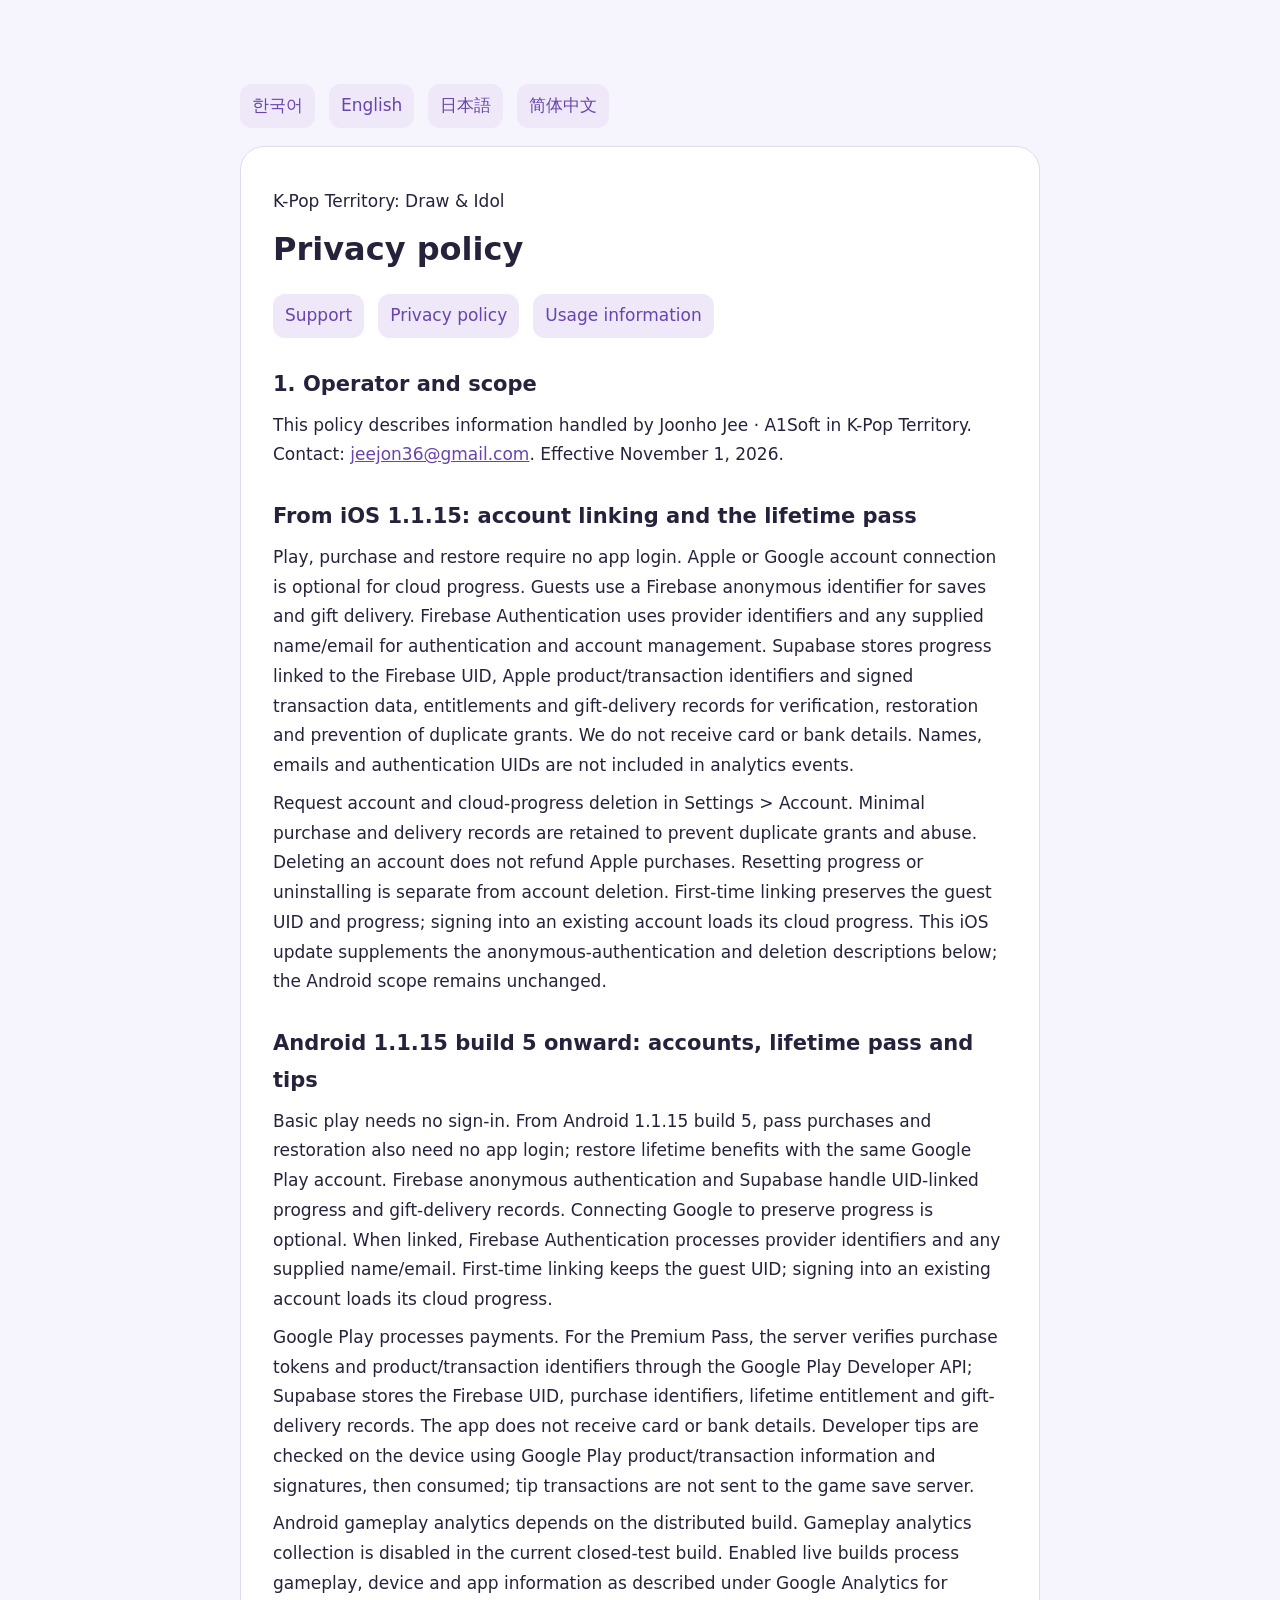
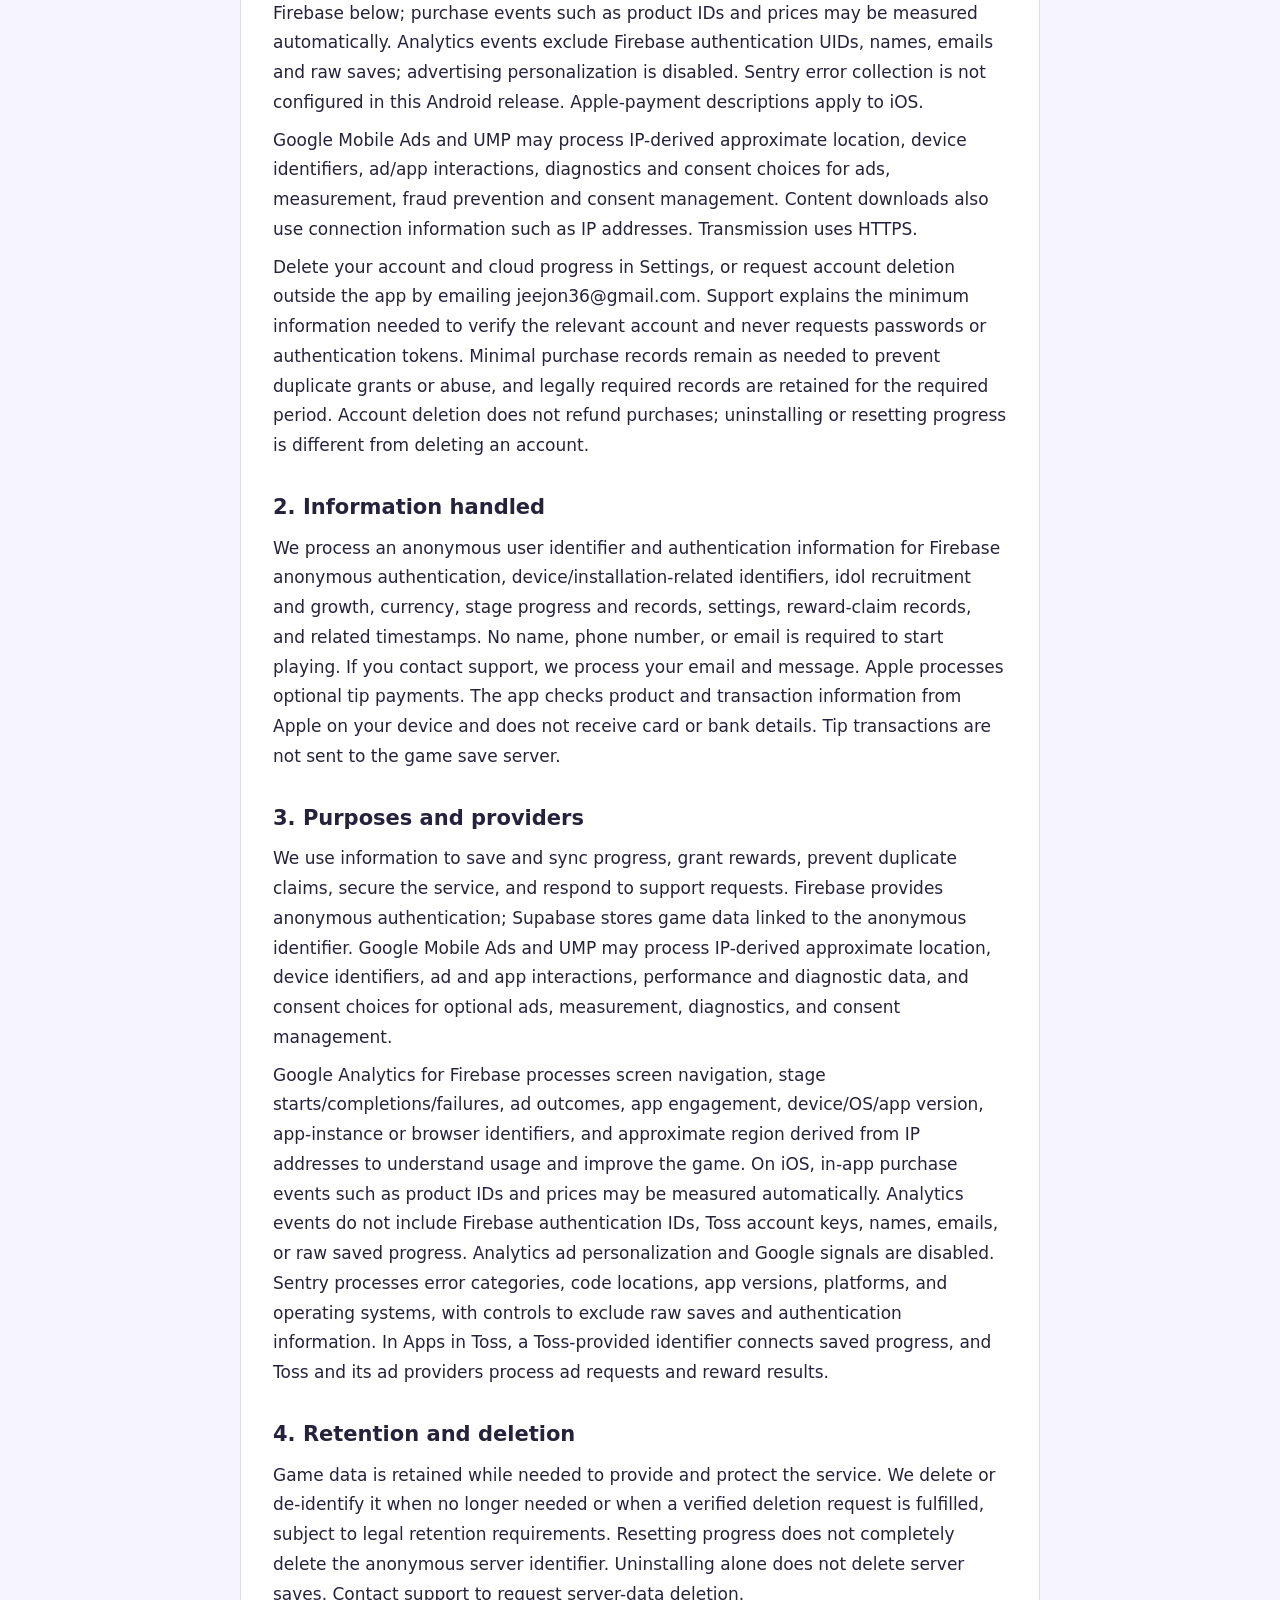
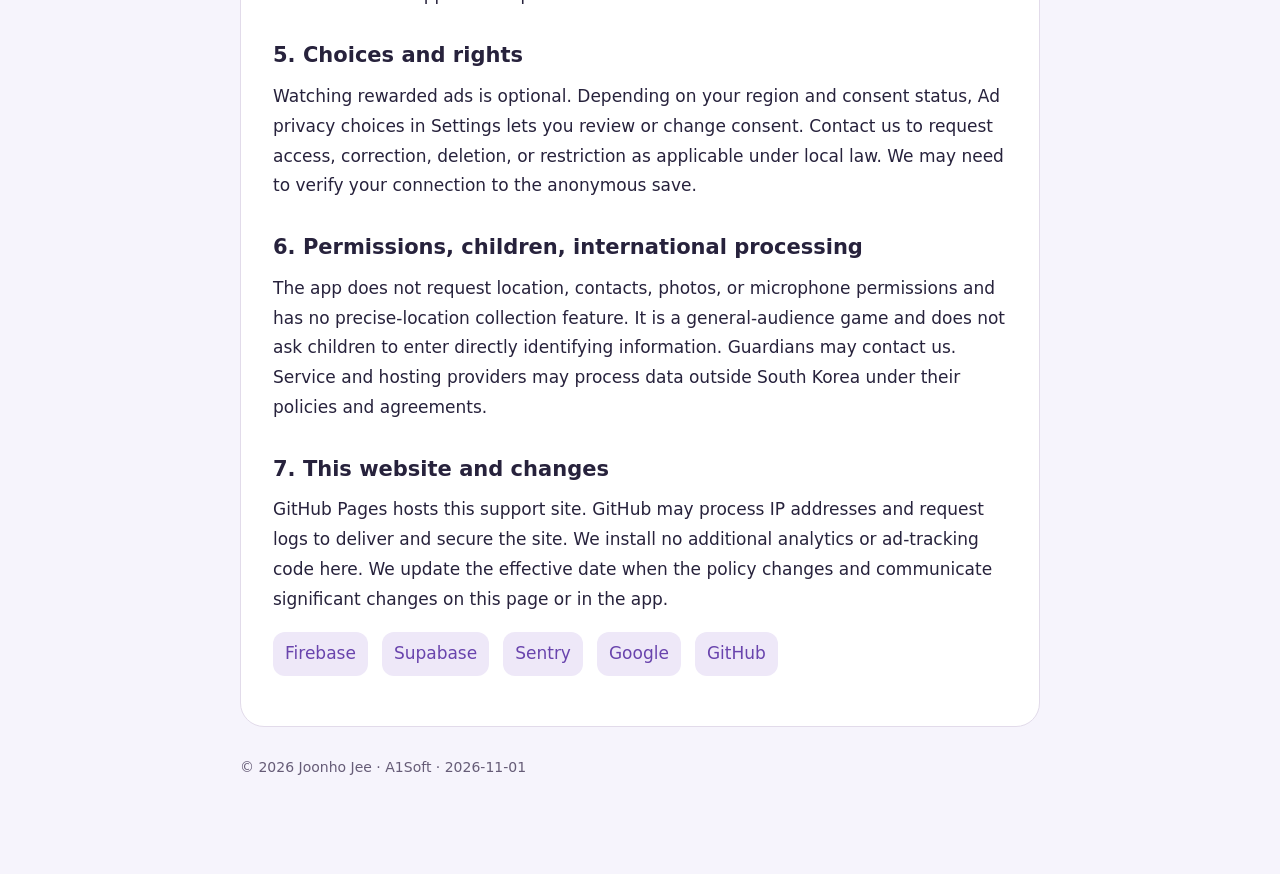
==== commit cecea3a2: "Align Android purchase restore and tip disclosures" ====
--- a/privacy/index.html
+++ b/privacy/index.html
@@ -1,3 +1,3 @@
 <!DOCTYPE html>
 
-<html lang="en"><meta charset="utf-8"/><meta content="width=device-width,initial-scale=1" name="viewport"/><title>K-Pop Territory · privacy</title><link href="../style.css" rel="stylesheet"/><body><main><nav aria-label="Language"><a href="?lang=ko">한국어</a><a href="?lang=en">English</a><a href="?lang=ja">日本語</a><a href="?lang=zh-CN">简体中文</a></nav><article><div data-lang="ko" lang="ko"><p>케이팝 땅따먹기</p><h1>개인정보처리방침</h1><nav><a href="../?lang=ko">고객지원</a><a href="../privacy/?lang=ko">개인정보처리방침</a><a href="../terms/?lang=ko">이용 안내</a></nav><section><h2>1. 운영자와 적용 범위</h2><p>본 방침은 지준호(Joonho Jee) · A1Soft가 케이팝 땅따먹기에서 처리하는 정보를 설명합니다. 문의: <a href="mailto:jeejon36@gmail.com">jeejon36@gmail.com</a>. 시행일: 2026년 10월 26일.</p></section><section data-premium-disclosure="2026-10-29"><h2>iOS 1.1.15부터: 계정 연결과 영구 패스</h2><p>일반 플레이와 영구 패스 구매·복원에는 앱 로그인이 필요하지 않습니다. 진행도 저장을 위한 Apple 또는 Google 계정 연결은 선택 사항입니다. 게스트는 Firebase 익명 식별자로 저장과 선물 지급을 처리합니다. Firebase Authentication은 제공자 식별자와 제공된 이름·이메일을 인증 및 계정 관리에 사용합니다. Supabase는 Firebase UID에 연결된 진행도, Apple 상품·거래 식별자와 서명된 거래 정보, 구매 권한 및 선물 지급 기록을 저장하여 구매 검증·복원·중복 지급 방지에 사용합니다. 카드·은행 계좌 정보는 받지 않습니다. 이름·이메일·인증 UID를 분석 이벤트에 넣지 않습니다.</p><p>설정 &gt; 계정에서 계정과 서버 진행도 삭제를 요청할 수 있습니다. 중복 지급과 부정 이용을 막기 위한 최소 구매·지급 기록은 보관하며, 계정 삭제로 Apple 구매가 환불되지는 않습니다. 초기화나 앱 제거는 계정 삭제와 다릅니다. 첫 연결은 게스트 UID와 진행도를 유지하며, 기존 계정으로 로그인하면 해당 계정의 클라우드 진행도를 불러옵니다. 이 설명은 아래 익명 인증·삭제 안내에 대한 iOS 기능 추가 사항이며 Android 적용 범위는 그대로입니다.</p></section><section data-android-disclosure="2026-10-27"><h2>Android 1.1.15부터: 계정 연결과 영구 패스</h2><p>일반 플레이는 로그인 없이 가능합니다. Firebase 익명 인증과 Supabase를 통해 UID에 연결된 진행도를 저장·동기화합니다. 설정에서 Google 계정을 연결할 수 있으며 패스 구매·복원 전 연결이 필요합니다. Firebase Authentication은 제공자 식별자와 제공된 이름·이메일을 처리합니다. 최초 연결은 게스트 UID를 유지하고, 기존 계정으로 로그인하면 해당 계정의 서버 진행도를 불러옵니다.</p><p>Google Play는 결제를 처리하고, 서버는 구매 토큰, 상품·거래 식별자 및 계정과 연결된 구매 식별자를 Google Play Developer API로 확인합니다. Supabase에는 Firebase UID, 구매 식별자, 구매 혜택 및 아이템 지급 기록을 저장합니다. 앱은 카드·은행 계좌 정보를 받지 않습니다. Android에는 Firebase Analytics와 Sentry가 포함되어 있지 않습니다. 아래 해당 분석·오류 보고 및 Apple 결제 설명은 다른 플랫폼에 적용됩니다.</p><p>Google Mobile Ads와 UMP는 광고 제공·측정·부정 사용 방지·동의 관리를 위해 IP 및 대략적인 위치, 기기 식별자, 광고·앱 상호작용, 진단 및 동의 정보를 처리할 수 있습니다. 콘텐츠 다운로드에도 IP 등 연결 정보가 사용됩니다. 전송에는 HTTPS를 사용합니다.</p><p>설정의 계정 화면에서 계정과 서버 진행도를 삭제할 수 있습니다. 앱 밖에서도 jeejon36@gmail.com으로 계정 삭제를 요청할 수 있습니다. 대상 계정 확인에 필요한 최소 정보를 안내하며 비밀번호·인증 토큰은 요청하지 않습니다. 중복 지급·부정 사용 방지를 위한 최소 구매 기록과 법정 보관 자료는 필요한 기간 보관합니다. 계정 삭제는 결제 환불이 아니며, 앱 제거·진행도 초기화와도 다릅니다.</p></section><section><h2>2. 처리하는 정보</h2><p>Firebase 익명 인증에 사용하는 익명 사용자 식별자와 인증 정보, 기기/설치에 연결된 식별자, 아이돌 영입·성장, 재화, 스테이지 진행·기록, 설정, 광고 보상 지급 기록과 관련 시각을 처리합니다. 게임 시작을 위해 이름, 전화번호, 이메일 입력을 요구하지 않습니다. 문의 시에는 이용자가 보낸 이메일과 문의 내용을 처리합니다. 선택적 후원 결제는 Apple이 처리합니다. 앱은 Apple이 제공한 상품 및 거래 정보를 기기에서 확인하며, 카드나 은행 계좌 정보는 받지 않습니다. 후원 거래를 게임 저장 서버로 전송하지 않습니다.</p></section><section><h2>3. 목적과 외부 서비스</h2><p>게임 진행 저장·동기화, 보상 지급과 중복 지급 방지, 서비스 보안, 문의 대응에 사용합니다. Firebase는 익명 인증을, Supabase는 익명 식별자에 연결된 게임 데이터 저장을 제공합니다. Google Mobile Ads와 UMP는 선택형 광고, 광고 성과 측정, 오류 진단 및 동의 관리를 위해 IP 기반 대략적 위치, 기기 식별자, 광고·앱 상호작용, 성능·진단 정보와 동의 선택을 처리할 수 있습니다.</p><p>Google Analytics for Firebase는 이용 흐름과 게임 개선을 위해 화면 이동, 스테이지 시작·완료·실패, 광고 결과, 앱 사용 시간, 기기·운영체제·앱 버전, 앱 인스턴스 또는 브라우저 식별자 및 IP에서 파생된 대략적 지역을 처리합니다. iOS에서는 상품 ID·가격 등 인앱 구매 이벤트가 자동 측정될 수 있습니다. 분석 이벤트에 Firebase 인증 ID, 토스 계정 키, 이름·이메일 또는 저장 데이터 원문을 포함하지 않습니다. 분석의 광고 개인화와 Google 신호는 사용하지 않습니다. Sentry는 오류 분류·발생 위치·앱 버전·플랫폼·운영체제 정보를 처리하며 사용자 저장 원문이나 인증 정보를 전송하지 않도록 제한합니다. 앱인토스에서는 토스가 제공한 식별자로 저장 기능을 연결하고 토스 및 연결 광고 사업자가 광고 요청·보상 결과를 처리합니다.</p></section><section><h2>4. 보관과 삭제</h2><p>게임 데이터는 서비스 제공과 보안에 필요한 기간 보관하며, 더 이상 필요하지 않거나 유효한 삭제 요청을 처리한 경우 삭제 또는 비식별화합니다. 법령상 보관 의무가 있는 경우 해당 기간 보관합니다. 초기화는 진행도를 처음 상태로 바꾸는 기능이며 익명 서버 식별자의 완전 삭제가 아닙니다. 앱 삭제만으로 서버 저장이 삭제되지 않으므로 서버 데이터 삭제는 문의 이메일로 요청해 주세요.</p></section><section><h2>5. 선택과 권리</h2><p>보상형 광고 시청은 선택 사항입니다. 지역과 동의 상태에 따라 설정의 광고 개인정보 선택에서 동의를 확인하거나 변경할 수 있습니다. 관련 법률에 따른 열람, 정정, 삭제 및 처리 제한 요청은 이메일로 접수합니다. 익명 저장과 요청자의 관계 확인이 필요할 수 있습니다.</p></section><section><h2>6. 권한·아동·국외 처리</h2><p>앱은 위치, 연락처, 사진, 마이크 권한을 요청하지 않습니다. 정밀 위치를 수집하는 기능은 없습니다. 일반 이용자를 위한 게임이며 아동에게 직접 식별 정보를 입력하도록 요구하지 않습니다. 보호자는 관련 문의를 보낼 수 있습니다. 외부 서비스와 호스팅 제공자는 한국 외 국가에서 데이터를 처리할 수 있으며 각 서비스의 정책과 계약에 따라 처리합니다.</p></section><section><h2>7. 이 웹사이트와 변경</h2><p>지원 페이지는 GitHub Pages에서 제공됩니다. GitHub는 페이지 제공과 보안을 위해 IP 주소와 요청 로그를 처리할 수 있습니다. 이 사이트에는 별도 분석 도구나 광고 추적 코드를 설치하지 않습니다. 방침 변경 시 시행일을 갱신하고 중요한 변경을 이 페이지나 앱에서 안내합니다.</p></section></div><div data-lang="en" lang="en"><p>K-Pop Territory: Draw &amp; Idol</p><h1>Privacy policy</h1><nav><a href="../?lang=en">Support</a><a href="../privacy/?lang=en">Privacy policy</a><a href="../terms/?lang=en">Usage information</a></nav><section><h2>1. Operator and scope</h2><p>This policy describes information handled by Joonho Jee · A1Soft in K-Pop Territory. Contact: <a href="mailto:jeejon36@gmail.com">jeejon36@gmail.com</a>. Effective October 26, 2026.</p></section><section data-premium-disclosure="2026-10-29"><h2>From iOS 1.1.15: account linking and the lifetime pass</h2><p>Play, purchase and restore require no app login. Apple or Google account connection is optional for cloud progress. Guests use a Firebase anonymous identifier for saves and gift delivery. Firebase Authentication uses provider identifiers and any supplied name/email for authentication and account management. Supabase stores progress linked to the Firebase UID, Apple product/transaction identifiers and signed transaction data, entitlements and gift-delivery records for verification, restoration and prevention of duplicate grants. We do not receive card or bank details. Names, emails and authentication UIDs are not included in analytics events.</p><p>Request account and cloud-progress deletion in Settings &gt; Account. Minimal purchase and delivery records are retained to prevent duplicate grants and abuse. Deleting an account does not refund Apple purchases. Resetting progress or uninstalling is separate from account deletion. First-time linking preserves the guest UID and progress; signing into an existing account loads its cloud progress. This iOS update supplements the anonymous-authentication and deletion descriptions below; the Android scope remains unchanged.</p></section><section data-android-disclosure="2026-10-27"><h2>Android 1.1.15 onward: accounts and lifetime pass</h2><p>Basic play needs no sign-in. Firebase anonymous authentication and Supabase save and sync progress under a UID. Connect Google in Settings before purchasing or restoring the pass. Firebase Authentication processes provider identifiers and any supplied name/email. First-time linking keeps the guest UID; signing into an existing account loads its cloud progress.</p><p>Google Play processes payments. The server verifies purchase tokens, product/transaction identifiers and account-linked purchase identifiers through the Google Play Developer API. Supabase stores the Firebase UID, purchase identifiers, entitlement and gift-delivery records. The app does not receive card or bank details. Firebase Analytics and Sentry are not included on Android; the analysis, error-reporting and Apple-payment descriptions below apply to other platforms.</p><p>Google Mobile Ads and UMP may process IP-derived approximate location, device identifiers, ad/app interactions, diagnostics and consent choices for ads, measurement, fraud prevention and consent management. Content downloads also use connection information such as IP addresses. Transmission uses HTTPS.</p><p>Delete your account and cloud progress in Settings, or request account deletion outside the app by emailing jeejon36@gmail.com. Support explains the minimum information needed to verify the relevant account and never requests passwords or authentication tokens. Minimal purchase records remain as needed to prevent duplicate grants or abuse, and legally required records are retained for the required period. Account deletion does not refund purchases; uninstalling or resetting progress is different from deleting an account.</p></section><section><h2>2. Information handled</h2><p>We process an anonymous user identifier and authentication information for Firebase anonymous authentication, device/installation-related identifiers, idol recruitment and growth, currency, stage progress and records, settings, reward-claim records, and related timestamps. No name, phone number, or email is required to start playing. If you contact support, we process your email and message. Apple processes optional tip payments. The app checks product and transaction information from Apple on your device and does not receive card or bank details. Tip transactions are not sent to the game save server.</p></section><section><h2>3. Purposes and providers</h2><p>We use information to save and sync progress, grant rewards, prevent duplicate claims, secure the service, and respond to support requests. Firebase provides anonymous authentication; Supabase stores game data linked to the anonymous identifier. Google Mobile Ads and UMP may process IP-derived approximate location, device identifiers, ad and app interactions, performance and diagnostic data, and consent choices for optional ads, measurement, diagnostics, and consent management.</p><p>Google Analytics for Firebase processes screen navigation, stage starts/completions/failures, ad outcomes, app engagement, device/OS/app version, app-instance or browser identifiers, and approximate region derived from IP addresses to understand usage and improve the game. On iOS, in-app purchase events such as product IDs and prices may be measured automatically. Analytics events do not include Firebase authentication IDs, Toss account keys, names, emails, or raw saved progress. Analytics ad personalization and Google signals are disabled. Sentry processes error categories, code locations, app versions, platforms, and operating systems, with controls to exclude raw saves and authentication information. In Apps in Toss, a Toss-provided identifier connects saved progress, and Toss and its ad providers process ad requests and reward results.</p></section><section><h2>4. Retention and deletion</h2><p>Game data is retained while needed to provide and protect the service. We delete or de-identify it when no longer needed or when a verified deletion request is fulfilled, subject to legal retention requirements. Resetting progress does not completely delete the anonymous server identifier. Uninstalling alone does not delete server saves. Contact support to request server-data deletion.</p></section><section><h2>5. Choices and rights</h2><p>Watching rewarded ads is optional. Depending on your region and consent status, Ad privacy choices in Settings lets you review or change consent. Contact us to request access, correction, deletion, or restriction as applicable under local law. We may need to verify your connection to the anonymous save.</p></section><section><h2>6. Permissions, children, international processing</h2><p>The app does not request location, contacts, photos, or microphone permissions and has no precise-location collection feature. It is a general-audience game and does not ask children to enter directly identifying information. Guardians may contact us. Service and hosting providers may process data outside South Korea under their policies and agreements.</p></section><section><h2>7. This website and changes</h2><p>GitHub Pages hosts this support site. GitHub may process IP addresses and request logs to deliver and secure the site. We install no additional analytics or ad-tracking code here. We update the effective date when the policy changes and communicate significant changes on this page or in the app.</p></section></div><div data-lang="ja" lang="ja"><p>K-POP 陣取りステージ：アイドル編</p><h1>プライバシーポリシー</h1><nav><a href="../?lang=ja">サポート</a><a href="../privacy/?lang=ja">プライバシーポリシー</a><a href="../terms/?lang=ja">利用案内</a></nav><section><h2>1. 運営者と適用範囲</h2><p>本方針は Joonho Jee · A1Soft による K-POP 陣取りステージの情報の取り扱いを説明します。連絡先：<a href="mailto:jeejon36@gmail.com">jeejon36@gmail.com</a>。施行日：2026年10月26日。</p></section><section data-premium-disclosure="2026-10-29"><h2>iOS 1.1.15以降：アカウント連携と永久パス</h2><p>通常プレイと永久パスの購入・復元はアプリへのログイン不要です。進行状況の保存のためのAppleまたはGoogle連携は任意です。ゲストの保存と特典付与にはFirebase匿名識別子を使用します。Firebase Authenticationは提供者の識別子と提供された氏名・メールを認証とアカウント管理に使用します。SupabaseはFirebase UIDに紐づく進行状況、Appleの商品・取引識別子と署名済み取引情報、購入権利、特典付与記録を保存し、購入確認・復元・重複防止に使用します。カードや銀行口座情報は受け取りません。氏名・メール・認証UIDは分析イベントに含めません。</p><p>設定のアカウント画面でアカウントとサーバー進行状況の削除を依頼できます。重複付与・不正防止のため最小限の購入・付与記録を保持します。アカウント削除はApple購入の返金ではありません。初期化やアプリ削除とは別の操作です。初回連携はゲストUIDと進行状況を維持し、既存アカウントへのログインはそのクラウド進行状況を読み込みます。このiOS追加説明は以下の匿名認証・削除の案内を補足します。Androidの適用範囲は変わりません。</p></section><section data-android-disclosure="2026-10-27"><h2>Android 1.1.15以降：アカウント連携と永久パス</h2><p>通常プレイにログインは不要です。Firebase匿名認証とSupabaseでUIDに紐づく進行状況を保存・同期します。購入・復元前に設定でGoogleを連携してください。Firebase Authenticationは提供者の識別子と提供された氏名・メールを処理します。初回連携ではゲストUIDを保持し、既存アカウントではそのクラウド保存を読み込みます。</p><p>決済はGoogle Playが処理し、サーバーは購入トークン、商品・取引識別子、アカウントに紐づく購入識別子をGoogle Play Developer APIで検証します。SupabaseはFirebase UID、購入識別子、特典とアイテム付与記録を保存します。カード・銀行情報は取得しません。AndroidにFirebase AnalyticsとSentryは含まれず、以下の分析・エラー報告・Apple決済の説明は他のプラットフォームに適用します。</p><p>Google Mobile AdsとUMPは広告、測定、不正防止、同意管理のためIP由来の概略位置、端末識別子、広告・アプリ操作、診断、同意情報を処理する場合があります。コンテンツの取得にもIP等を使用します。通信はHTTPSです。</p><p>設定のアカウント画面でアカウントとクラウド進行状況を削除できます。アプリ外からはjeejon36@gmail.comへ削除を依頼できます。対象アカウント確認に必要な最小限の情報をご案内し、パスワードや認証トークンは要求しません。重複付与・不正防止に必要な最小購入記録と法定保存記録は必要期間保持します。削除は返金ではなく、アンインストールや進行状況の初期化とも異なります。</p></section><section><h2>2. 取り扱う情報</h2><p>Firebase匿名認証のユーザー識別子と認証情報、端末・インストールに関連する識別子、アイドルの加入・育成、通貨、ステージの進行と記録、設定、報酬の付与記録と関連日時を取り扱います。ゲーム開始時に氏名、電話番号、メールの入力は不要です。お問い合わせ時はメールと内容を取り扱います。 任意の応援決済はAppleが処理します。アプリはAppleの商品・取引情報を端末上で確認しますが、カードや銀行口座情報は受け取りません。応援の取引をゲーム保存サーバーへ送信しません。</p></section><section><h2>3. 目的と外部サービス</h2><p>進行状況の保存・同期、報酬付与と重複防止、安全な運営、お問い合わせ対応に使用します。Firebaseは匿名認証、Supabaseは匿名識別子に紐づくゲームデータの保存を提供します。Google Mobile AdsとUMPは任意広告、効果測定、診断、同意管理のため、IPに基づくおおよその位置、端末識別子、広告・アプリ操作、性能・診断情報、同意の選択を取り扱う場合があります。</p><p>Google Analytics for Firebaseは利用状況の把握と改善のため、画面遷移、ステージの開始・完了・失敗、広告結果、利用時間、端末・OS・アプリのバージョン、アプリインスタンスまたはブラウザ識別子、IPから推定したおおよその地域を処理します。iOSでは商品IDや価格などのアプリ内購入イベントが自動測定される場合があります。分析イベントにFirebase認証ID、Tossアカウントキー、氏名、メール、保存データの原文は含めません。分析の広告パーソナライズとGoogleシグナルは無効です。Sentryはエラー分類、コード位置、アプリバージョン、プラットフォーム、OSを処理し、保存データの原文や認証情報を送信しないよう制限しています。Apps in TossではTossの識別子で保存機能を接続し、Tossと広告事業者が広告要求と報酬結果を処理します。</p></section><section><h2>4. 保管と削除</h2><p>サービス提供と保護に必要な期間保管し、不要になった場合や確認済みの削除依頼に対応した場合は削除または匿名化します。法定の保管義務がある場合はその期間保管します。初期化は匿名サーバー識別子の完全削除ではありません。アプリ削除だけではサーバーデータは削除されないため、削除はメールでご依頼ください。</p></section><section><h2>5. 選択と権利</h2><p>広告の視聴は任意です。地域と同意状況に応じ、設定の広告プライバシー項目で同意を確認・変更できます。適用法令に基づく開示、訂正、削除、処理制限はメールでご相談ください。匿名保存データとの関係確認が必要になる場合があります。</p></section><section><h2>6. 権限・児童・国外処理</h2><p>位置情報、連絡先、写真、マイクの権限を要求せず、精密な位置の収集機能もありません。一般利用者向けのゲームで、児童に直接識別情報の入力を求めません。保護者からもお問い合わせいただけます。外部サービス・ホスティング事業者は各方針と契約に従い韓国外で情報を処理する場合があります。</p></section><section><h2>7. このサイトと変更</h2><p>本サイトはGitHub Pagesで提供します。GitHubは配信と安全確保のためIPアドレスやリクエストログを処理する場合があります。本サイトに独自の分析や広告追跡コードは設置しません。変更時は施行日を更新し、重要な変更を本ページまたはアプリで案内します。</p></section></div><div data-lang="zh-CN" lang="zh-CN"><p>K-POP 圈地舞台</p><h1>隐私政策</h1><nav><a href="../?lang=zh-CN">客户支持</a><a href="../privacy/?lang=zh-CN">隐私政策</a><a href="../terms/?lang=zh-CN">使用说明</a></nav><section><h2>1. 运营者与范围</h2><p>本政策说明 Joonho Jee · A1Soft 在 K-POP 圈地舞台中如何处理信息。联系：<a href="mailto:jeejon36@gmail.com">jeejon36@gmail.com</a>。生效日期：2026年10月26日。</p></section><section data-premium-disclosure="2026-10-29"><h2>iOS 1.1.15起：账号关联和永久通行证</h2><p>游玩、购买和恢复永久通行证均无需登录应用。用于云端进度的Apple或Google账号关联为可选功能。访客使用Firebase匿名标识符保存进度和领取礼包。Firebase Authentication使用服务商标识符以及提供的姓名和邮箱进行身份验证与账号管理。Supabase保存与Firebase UID关联的进度、Apple商品和交易标识符及签名交易信息、购买权益和礼包发放记录，用于验证、恢复和防止重复发放。我们不获取银行卡或银行账户信息，不在分析事件中包含姓名、邮箱或认证UID。</p><p>可在设置的账号页面申请删除账号和服务器进度。为防止重复发放和滥用，会保留最少的购买与发放记录。删除账号不代表Apple购买退款，重置进度或卸载也不同于删除账号。首次关联保留访客UID和进度，登录已有账号则加载其云端进度。本iOS补充说明更新下方匿名认证与删除相关说明，Android适用下方独立说明。</p></section><section data-android-disclosure="2026-10-27"><h2>Android 1.1.15起：账号关联与永久通行证</h2><p>普通游玩无需登录。Firebase匿名认证和Supabase按UID保存并同步进度。购买或恢复前需在设置中关联Google。Firebase Authentication处理服务商标识符及提供的姓名、邮箱。首次关联保留访客UID，登录已有账号会加载其云端进度。</p><p>Google Play处理付款。服务器通过Google Play Developer API验证购买令牌、商品与交易标识符及关联账号的购买标识符。Supabase保存Firebase UID、购买标识符、权益和礼包发放记录。应用不接收银行卡或银行账户信息。Android不包含Firebase Analytics和Sentry；下文的分析、错误报告和Apple付款说明适用于其他平台。</p><p>Google Mobile Ads和UMP可能为广告、衡量、防欺诈及同意管理处理IP推断的大致位置、设备标识符、广告和应用交互、诊断及同意信息。内容下载也使用IP等连接信息。传输使用HTTPS。</p><p>可在设置的账号页面删除账号及云端进度，也可在应用外向jeejon36@gmail.com发送账号删除请求。客服会说明验证相关账号所需的最少信息，不要求密码或认证令牌。防止重复发放和滥用所需的最少购买记录及依法必须保存的记录会在必要期间保留。删除账号不代表退款，也不同于卸载或重置进度。</p></section><section><h2>2. 处理的信息</h2><p>我们处理Firebase匿名认证所需的匿名用户标识符与认证信息、设备或安装相关标识符、偶像招募与培养、货币、关卡进度与记录、设置、奖励记录及相关时间。开始游戏无需输入姓名、电话号码或邮箱。联系支持时，我们处理您发送的邮箱和咨询内容。 自愿支持的付款由Apple处理。应用在设备上检查Apple提供的商品和交易信息，不会获取银行卡或银行账户信息，也不会将支持交易发送到游戏存档服务器。</p></section><section><h2>3. 目的与服务提供商</h2><p>信息用于存档与同步、发放奖励、防止重复领取、保障服务安全及回复咨询。Firebase提供匿名认证，Supabase保存关联匿名标识符的游戏数据。Google Mobile Ads和UMP可能为可选广告、效果衡量、诊断及同意管理，处理基于IP的大致位置、设备标识符、广告和应用交互、性能和诊断数据以及同意选择。</p><p>Google Analytics for Firebase为了解使用情况并改进游戏，处理页面切换、关卡开始/完成/失败、广告结果、使用时长、设备/系统/应用版本、应用实例或浏览器标识符及根据IP推断的大致地区。iOS上的商品ID、价格等应用内购买事件可能会被自动衡量。分析事件不包含Firebase认证ID、Toss账户密钥、姓名、邮箱或原始存档。分析广告个性化和Google信号均已关闭。Sentry处理错误类别、代码位置、应用版本、平台和操作系统，并限制发送原始存档或认证信息。在Apps in Toss中，通过Toss提供的标识符连接存档功能，Toss及其广告提供商处理广告请求与奖励结果。</p></section><section><h2>4. 保留与删除</h2><p>数据在提供和保护服务所需期间保留；不再需要或完成经验证的删除请求后，会删除或去标识化。法律要求保留时按规定期限处理。重置进度不等于彻底删除匿名服务器标识符。仅卸载应用不会删除服务器存档，如需删除请联系支持邮箱。</p></section><section><h2>5. 选择与权利</h2><p>观看激励广告是自愿的。根据地区及同意状态，可在设置中的广告隐私选项查看或更改同意。您可依适用法律通过邮件请求访问、更正、删除或限制处理。我们可能需要验证您与匿名存档的关系。</p></section><section><h2>6. 权限、儿童与跨境处理</h2><p>应用不请求位置、联系人、照片或麦克风权限，也没有精确位置收集功能。本游戏面向普通用户，不要求儿童输入直接身份信息。监护人可联系我们。外部服务和托管提供商可能依据各自政策及协议在韩国境外处理数据。</p></section><section><h2>7. 本网站与政策变更</h2><p>本支持网站由GitHub Pages托管。GitHub可能为提供页面及保障安全处理IP地址与请求日志。本站未添加额外分析工具或广告追踪代码。政策变更时会更新生效日期，并通过本页或应用通知重大变更。</p></section></div><nav><a href="https://firebase.google.com/support/privacy">Firebase</a><a href="https://supabase.com/privacy">Supabase</a><a href="https://sentry.io/privacy/">Sentry</a><a href="https://policies.google.com/privacy">Google</a><a href="https://docs.github.com/en/site-policy/privacy-policies/github-general-privacy-statement">GitHub</a></nav></article><footer>© 2026 Joonho Jee · A1Soft · 2026-10-29</footer></main><script>const languages=['ko','en','ja','zh-CN'];let l=new URLSearchParams(location.search).get('lang');if(!languages.includes(l)){const n=navigator.language;l=n.startsWith('ko')?'ko':n.startsWith('ja')?'ja':n.startsWith('zh')?'zh-CN':'en'}document.documentElement.lang=l;document.querySelectorAll('[data-lang]').forEach(e=>e.hidden=e.dataset.lang!==l);document.title=document.querySelector('[data-lang="'+l+'"] h1').textContent+' · K-Pop Territory';</script></body></html>+<html lang="en"><meta charset="utf-8"/><meta content="width=device-width,initial-scale=1" name="viewport"/><title>K-Pop Territory · privacy</title><link href="../style.css" rel="stylesheet"/><body><main><nav aria-label="Language"><a href="?lang=ko">한국어</a><a href="?lang=en">English</a><a href="?lang=ja">日本語</a><a href="?lang=zh-CN">简体中文</a></nav><article><div data-lang="ko" lang="ko"><p>케이팝 땅따먹기</p><h1>개인정보처리방침</h1><nav><a href="../?lang=ko">고객지원</a><a href="../privacy/?lang=ko">개인정보처리방침</a><a href="../terms/?lang=ko">이용 안내</a></nav><section><h2>1. 운영자와 적용 범위</h2><p>본 방침은 지준호(Joonho Jee) · A1Soft가 케이팝 땅따먹기에서 처리하는 정보를 설명합니다. 문의: <a href="mailto:jeejon36@gmail.com">jeejon36@gmail.com</a>. 시행일: 2026년 11월 1일.</p></section><section data-premium-disclosure="2026-10-29"><h2>iOS 1.1.15부터: 계정 연결과 영구 패스</h2><p>일반 플레이와 영구 패스 구매·복원에는 앱 로그인이 필요하지 않습니다. 진행도 저장을 위한 Apple 또는 Google 계정 연결은 선택 사항입니다. 게스트는 Firebase 익명 식별자로 저장과 선물 지급을 처리합니다. Firebase Authentication은 제공자 식별자와 제공된 이름·이메일을 인증 및 계정 관리에 사용합니다. Supabase는 Firebase UID에 연결된 진행도, Apple 상품·거래 식별자와 서명된 거래 정보, 구매 권한 및 선물 지급 기록을 저장하여 구매 검증·복원·중복 지급 방지에 사용합니다. 카드·은행 계좌 정보는 받지 않습니다. 이름·이메일·인증 UID를 분석 이벤트에 넣지 않습니다.</p><p>설정 &gt; 계정에서 계정과 서버 진행도 삭제를 요청할 수 있습니다. 중복 지급과 부정 이용을 막기 위한 최소 구매·지급 기록은 보관하며, 계정 삭제로 Apple 구매가 환불되지는 않습니다. 초기화나 앱 제거는 계정 삭제와 다릅니다. 첫 연결은 게스트 UID와 진행도를 유지하며, 기존 계정으로 로그인하면 해당 계정의 클라우드 진행도를 불러옵니다. 이 설명은 아래 익명 인증·삭제 안내에 대한 iOS 기능 추가 사항이며 Android 적용 범위는 그대로입니다.</p></section><section data-android-disclosure="2026-11-01"><h2>Android 1.1.15 빌드 5부터: 계정·영구 패스·후원</h2><p>일반 플레이는 로그인 없이 가능합니다. Android 1.1.15 빌드 5부터 패스 구매·복원에도 앱 로그인이 필요 없으며, 같은 Google Play 계정으로 영구 혜택을 복원합니다. Firebase 익명 인증과 Supabase가 UID에 연결된 진행도와 선물 지급 기록을 처리합니다. 진행도 보존을 위한 Google 계정 연결은 선택 사항입니다. Firebase Authentication은 연결 시 제공자 식별자와 제공된 이름·이메일을 처리합니다. 최초 연결은 게스트 UID를 유지하고, 기존 계정으로 로그인하면 해당 계정의 서버 진행도를 불러옵니다.</p><p>Google Play가 결제를 처리합니다. 서버는 프리미엄 패스의 구매 토큰과 상품·거래 식별자를 Google Play Developer API로 확인하며, Supabase에는 Firebase UID, 구매 식별자, 영구 혜택과 선물 지급 기록을 저장합니다. 앱은 카드·은행 계좌 정보를 받지 않습니다. 개발자 후원은 기기에서 Google Play가 제공하는 상품·거래 정보와 서명을 확인하고 소비 처리하며, 후원 거래를 게임 저장 서버로 전송하지 않습니다.</p><p>Android 게임 분석은 배포 빌드에 따라 달라집니다. 현재 비공개 테스트 빌드에서는 게임 분석 수집을 끕니다. 분석이 활성화된 정식 빌드는 아래 Google Analytics for Firebase 설명에 따라 게임 이용·기기·앱 정보를 처리하며 구매 상품 ID와 가격 등의 구매 이벤트가 자동 측정될 수 있습니다. Firebase 인증 UID, 이름·이메일, 원본 저장 데이터는 분석 이벤트에 포함하지 않으며 광고 개인 최적화는 끕니다. 이 Android 릴리스에는 Sentry 오류 수집을 설정하지 않았습니다. Apple 결제 설명은 iOS에 적용됩니다.</p><p>Google Mobile Ads와 UMP는 광고 제공·측정·부정 사용 방지·동의 관리를 위해 IP 및 대략적인 위치, 기기 식별자, 광고·앱 상호작용, 진단 및 동의 정보를 처리할 수 있습니다. 콘텐츠 다운로드에도 IP 등 연결 정보가 사용됩니다. 전송에는 HTTPS를 사용합니다.</p><p>설정의 계정 화면에서 계정과 서버 진행도를 삭제할 수 있습니다. 앱 밖에서도 jeejon36@gmail.com으로 계정 삭제를 요청할 수 있습니다. 대상 계정 확인에 필요한 최소 정보를 안내하며 비밀번호·인증 토큰은 요청하지 않습니다. 중복 지급·부정 사용 방지를 위한 최소 구매 기록과 법정 보관 자료는 필요한 기간 보관합니다. 계정 삭제는 결제 환불이 아니며, 앱 제거·진행도 초기화와도 다릅니다.</p></section><section><h2>2. 처리하는 정보</h2><p>Firebase 익명 인증에 사용하는 익명 사용자 식별자와 인증 정보, 기기/설치에 연결된 식별자, 아이돌 영입·성장, 재화, 스테이지 진행·기록, 설정, 광고 보상 지급 기록과 관련 시각을 처리합니다. 게임 시작을 위해 이름, 전화번호, 이메일 입력을 요구하지 않습니다. 문의 시에는 이용자가 보낸 이메일과 문의 내용을 처리합니다. 선택적 후원 결제는 Apple이 처리합니다. 앱은 Apple이 제공한 상품 및 거래 정보를 기기에서 확인하며, 카드나 은행 계좌 정보는 받지 않습니다. 후원 거래를 게임 저장 서버로 전송하지 않습니다.</p></section><section><h2>3. 목적과 외부 서비스</h2><p>게임 진행 저장·동기화, 보상 지급과 중복 지급 방지, 서비스 보안, 문의 대응에 사용합니다. Firebase는 익명 인증을, Supabase는 익명 식별자에 연결된 게임 데이터 저장을 제공합니다. Google Mobile Ads와 UMP는 선택형 광고, 광고 성과 측정, 오류 진단 및 동의 관리를 위해 IP 기반 대략적 위치, 기기 식별자, 광고·앱 상호작용, 성능·진단 정보와 동의 선택을 처리할 수 있습니다.</p><p>Google Analytics for Firebase는 이용 흐름과 게임 개선을 위해 화면 이동, 스테이지 시작·완료·실패, 광고 결과, 앱 사용 시간, 기기·운영체제·앱 버전, 앱 인스턴스 또는 브라우저 식별자 및 IP에서 파생된 대략적 지역을 처리합니다. iOS에서는 상품 ID·가격 등 인앱 구매 이벤트가 자동 측정될 수 있습니다. 분석 이벤트에 Firebase 인증 ID, 토스 계정 키, 이름·이메일 또는 저장 데이터 원문을 포함하지 않습니다. 분석의 광고 개인화와 Google 신호는 사용하지 않습니다. Sentry는 오류 분류·발생 위치·앱 버전·플랫폼·운영체제 정보를 처리하며 사용자 저장 원문이나 인증 정보를 전송하지 않도록 제한합니다. 앱인토스에서는 토스가 제공한 식별자로 저장 기능을 연결하고 토스 및 연결 광고 사업자가 광고 요청·보상 결과를 처리합니다.</p></section><section><h2>4. 보관과 삭제</h2><p>게임 데이터는 서비스 제공과 보안에 필요한 기간 보관하며, 더 이상 필요하지 않거나 유효한 삭제 요청을 처리한 경우 삭제 또는 비식별화합니다. 법령상 보관 의무가 있는 경우 해당 기간 보관합니다. 초기화는 진행도를 처음 상태로 바꾸는 기능이며 익명 서버 식별자의 완전 삭제가 아닙니다. 앱 삭제만으로 서버 저장이 삭제되지 않으므로 서버 데이터 삭제는 문의 이메일로 요청해 주세요.</p></section><section><h2>5. 선택과 권리</h2><p>보상형 광고 시청은 선택 사항입니다. 지역과 동의 상태에 따라 설정의 광고 개인정보 선택에서 동의를 확인하거나 변경할 수 있습니다. 관련 법률에 따른 열람, 정정, 삭제 및 처리 제한 요청은 이메일로 접수합니다. 익명 저장과 요청자의 관계 확인이 필요할 수 있습니다.</p></section><section><h2>6. 권한·아동·국외 처리</h2><p>앱은 위치, 연락처, 사진, 마이크 권한을 요청하지 않습니다. 정밀 위치를 수집하는 기능은 없습니다. 일반 이용자를 위한 게임이며 아동에게 직접 식별 정보를 입력하도록 요구하지 않습니다. 보호자는 관련 문의를 보낼 수 있습니다. 외부 서비스와 호스팅 제공자는 한국 외 국가에서 데이터를 처리할 수 있으며 각 서비스의 정책과 계약에 따라 처리합니다.</p></section><section><h2>7. 이 웹사이트와 변경</h2><p>지원 페이지는 GitHub Pages에서 제공됩니다. GitHub는 페이지 제공과 보안을 위해 IP 주소와 요청 로그를 처리할 수 있습니다. 이 사이트에는 별도 분석 도구나 광고 추적 코드를 설치하지 않습니다. 방침 변경 시 시행일을 갱신하고 중요한 변경을 이 페이지나 앱에서 안내합니다.</p></section></div><div data-lang="en" lang="en"><p>K-Pop Territory: Draw &amp; Idol</p><h1>Privacy policy</h1><nav><a href="../?lang=en">Support</a><a href="../privacy/?lang=en">Privacy policy</a><a href="../terms/?lang=en">Usage information</a></nav><section><h2>1. Operator and scope</h2><p>This policy describes information handled by Joonho Jee · A1Soft in K-Pop Territory. Contact: <a href="mailto:jeejon36@gmail.com">jeejon36@gmail.com</a>. Effective November 1, 2026.</p></section><section data-premium-disclosure="2026-10-29"><h2>From iOS 1.1.15: account linking and the lifetime pass</h2><p>Play, purchase and restore require no app login. Apple or Google account connection is optional for cloud progress. Guests use a Firebase anonymous identifier for saves and gift delivery. Firebase Authentication uses provider identifiers and any supplied name/email for authentication and account management. Supabase stores progress linked to the Firebase UID, Apple product/transaction identifiers and signed transaction data, entitlements and gift-delivery records for verification, restoration and prevention of duplicate grants. We do not receive card or bank details. Names, emails and authentication UIDs are not included in analytics events.</p><p>Request account and cloud-progress deletion in Settings &gt; Account. Minimal purchase and delivery records are retained to prevent duplicate grants and abuse. Deleting an account does not refund Apple purchases. Resetting progress or uninstalling is separate from account deletion. First-time linking preserves the guest UID and progress; signing into an existing account loads its cloud progress. This iOS update supplements the anonymous-authentication and deletion descriptions below; the Android scope remains unchanged.</p></section><section data-android-disclosure="2026-11-01"><h2>Android 1.1.15 build 5 onward: accounts, lifetime pass and tips</h2><p>Basic play needs no sign-in. From Android 1.1.15 build 5, pass purchases and restoration also need no app login; restore lifetime benefits with the same Google Play account. Firebase anonymous authentication and Supabase handle UID-linked progress and gift-delivery records. Connecting Google to preserve progress is optional. When linked, Firebase Authentication processes provider identifiers and any supplied name/email. First-time linking keeps the guest UID; signing into an existing account loads its cloud progress.</p><p>Google Play processes payments. For the Premium Pass, the server verifies purchase tokens and product/transaction identifiers through the Google Play Developer API; Supabase stores the Firebase UID, purchase identifiers, lifetime entitlement and gift-delivery records. The app does not receive card or bank details. Developer tips are checked on the device using Google Play product/transaction information and signatures, then consumed; tip transactions are not sent to the game save server.</p><p>Android gameplay analytics depends on the distributed build. Gameplay analytics collection is disabled in the current closed-test build. Enabled live builds process gameplay, device and app information as described under Google Analytics for Firebase below; purchase events such as product IDs and prices may be measured automatically. Analytics events exclude Firebase authentication UIDs, names, emails and raw saves; advertising personalization is disabled. Sentry error collection is not configured in this Android release. Apple-payment descriptions apply to iOS.</p><p>Google Mobile Ads and UMP may process IP-derived approximate location, device identifiers, ad/app interactions, diagnostics and consent choices for ads, measurement, fraud prevention and consent management. Content downloads also use connection information such as IP addresses. Transmission uses HTTPS.</p><p>Delete your account and cloud progress in Settings, or request account deletion outside the app by emailing jeejon36@gmail.com. Support explains the minimum information needed to verify the relevant account and never requests passwords or authentication tokens. Minimal purchase records remain as needed to prevent duplicate grants or abuse, and legally required records are retained for the required period. Account deletion does not refund purchases; uninstalling or resetting progress is different from deleting an account.</p></section><section><h2>2. Information handled</h2><p>We process an anonymous user identifier and authentication information for Firebase anonymous authentication, device/installation-related identifiers, idol recruitment and growth, currency, stage progress and records, settings, reward-claim records, and related timestamps. No name, phone number, or email is required to start playing. If you contact support, we process your email and message. Apple processes optional tip payments. The app checks product and transaction information from Apple on your device and does not receive card or bank details. Tip transactions are not sent to the game save server.</p></section><section><h2>3. Purposes and providers</h2><p>We use information to save and sync progress, grant rewards, prevent duplicate claims, secure the service, and respond to support requests. Firebase provides anonymous authentication; Supabase stores game data linked to the anonymous identifier. Google Mobile Ads and UMP may process IP-derived approximate location, device identifiers, ad and app interactions, performance and diagnostic data, and consent choices for optional ads, measurement, diagnostics, and consent management.</p><p>Google Analytics for Firebase processes screen navigation, stage starts/completions/failures, ad outcomes, app engagement, device/OS/app version, app-instance or browser identifiers, and approximate region derived from IP addresses to understand usage and improve the game. On iOS, in-app purchase events such as product IDs and prices may be measured automatically. Analytics events do not include Firebase authentication IDs, Toss account keys, names, emails, or raw saved progress. Analytics ad personalization and Google signals are disabled. Sentry processes error categories, code locations, app versions, platforms, and operating systems, with controls to exclude raw saves and authentication information. In Apps in Toss, a Toss-provided identifier connects saved progress, and Toss and its ad providers process ad requests and reward results.</p></section><section><h2>4. Retention and deletion</h2><p>Game data is retained while needed to provide and protect the service. We delete or de-identify it when no longer needed or when a verified deletion request is fulfilled, subject to legal retention requirements. Resetting progress does not completely delete the anonymous server identifier. Uninstalling alone does not delete server saves. Contact support to request server-data deletion.</p></section><section><h2>5. Choices and rights</h2><p>Watching rewarded ads is optional. Depending on your region and consent status, Ad privacy choices in Settings lets you review or change consent. Contact us to request access, correction, deletion, or restriction as applicable under local law. We may need to verify your connection to the anonymous save.</p></section><section><h2>6. Permissions, children, international processing</h2><p>The app does not request location, contacts, photos, or microphone permissions and has no precise-location collection feature. It is a general-audience game and does not ask children to enter directly identifying information. Guardians may contact us. Service and hosting providers may process data outside South Korea under their policies and agreements.</p></section><section><h2>7. This website and changes</h2><p>GitHub Pages hosts this support site. GitHub may process IP addresses and request logs to deliver and secure the site. We install no additional analytics or ad-tracking code here. We update the effective date when the policy changes and communicate significant changes on this page or in the app.</p></section></div><div data-lang="ja" lang="ja"><p>K-POP 陣取りステージ：アイドル編</p><h1>プライバシーポリシー</h1><nav><a href="../?lang=ja">サポート</a><a href="../privacy/?lang=ja">プライバシーポリシー</a><a href="../terms/?lang=ja">利用案内</a></nav><section><h2>1. 運営者と適用範囲</h2><p>本方針は Joonho Jee · A1Soft による K-POP 陣取りステージの情報の取り扱いを説明します。連絡先：<a href="mailto:jeejon36@gmail.com">jeejon36@gmail.com</a>。施行日：2026年11月1日。</p></section><section data-premium-disclosure="2026-10-29"><h2>iOS 1.1.15以降：アカウント連携と永久パス</h2><p>通常プレイと永久パスの購入・復元はアプリへのログイン不要です。進行状況の保存のためのAppleまたはGoogle連携は任意です。ゲストの保存と特典付与にはFirebase匿名識別子を使用します。Firebase Authenticationは提供者の識別子と提供された氏名・メールを認証とアカウント管理に使用します。SupabaseはFirebase UIDに紐づく進行状況、Appleの商品・取引識別子と署名済み取引情報、購入権利、特典付与記録を保存し、購入確認・復元・重複防止に使用します。カードや銀行口座情報は受け取りません。氏名・メール・認証UIDは分析イベントに含めません。</p><p>設定のアカウント画面でアカウントとサーバー進行状況の削除を依頼できます。重複付与・不正防止のため最小限の購入・付与記録を保持します。アカウント削除はApple購入の返金ではありません。初期化やアプリ削除とは別の操作です。初回連携はゲストUIDと進行状況を維持し、既存アカウントへのログインはそのクラウド進行状況を読み込みます。このiOS追加説明は以下の匿名認証・削除の案内を補足します。Androidの適用範囲は変わりません。</p></section><section data-android-disclosure="2026-11-01"><h2>Android 1.1.15ビルド5以降：アカウント・永久パス・応援</h2><p>通常プレイにログインは不要です。Android 1.1.15ビルド5以降はパスの購入・復元にもアプリへのログインは不要で、同じGoogle Playアカウントで永久特典を復元します。Firebase匿名認証とSupabaseはUIDに紐づく進行状況と特典付与記録を処理します。進行状況を保持するためのGoogle連携は任意です。連携時、Firebase Authenticationは提供者の識別子と提供された氏名・メールを処理します。初回連携ではゲストUIDを保持し、既存アカウントへのログインではそのクラウド保存を読み込みます。</p><p>決済はGoogle Playが処理します。永久パスはサーバーが購入トークンと商品・取引識別子をGoogle Play Developer APIで検証し、SupabaseはFirebase UID、購入識別子、永久特典と特典アイテムの付与記録を保存します。カードや銀行口座情報は受け取りません。開発者応援は端末上でGoogle Playの商品・取引情報と署名を確認して消費処理し、応援の取引をゲーム保存サーバーへ送信しません。</p><p>Androidのゲーム分析は配布ビルドにより異なります。現在のクローズドテストではゲーム分析の収集を無効にしています。有効な正式ビルドでは、下記のGoogle Analytics for Firebaseの説明に従いゲーム利用・端末・アプリ情報を処理し、商品IDや価格などの購入イベントが自動測定される場合があります。Firebase認証UID、氏名・メール、保存データの原文は分析イベントに含めず、広告パーソナライズは無効です。このAndroidリリースではSentryのエラー収集を設定していません。Apple決済の説明はiOSに適用します。</p><p>Google Mobile AdsとUMPは広告、測定、不正防止、同意管理のためIP由来の概略位置、端末識別子、広告・アプリ操作、診断、同意情報を処理する場合があります。コンテンツの取得にもIP等を使用します。通信はHTTPSです。</p><p>設定のアカウント画面でアカウントとクラウド進行状況を削除できます。アプリ外からはjeejon36@gmail.comへ削除を依頼できます。対象アカウント確認に必要な最小限の情報をご案内し、パスワードや認証トークンは要求しません。重複付与・不正防止に必要な最小購入記録と法定保存記録は必要期間保持します。削除は返金ではなく、アンインストールや進行状況の初期化とも異なります。</p></section><section><h2>2. 取り扱う情報</h2><p>Firebase匿名認証のユーザー識別子と認証情報、端末・インストールに関連する識別子、アイドルの加入・育成、通貨、ステージの進行と記録、設定、報酬の付与記録と関連日時を取り扱います。ゲーム開始時に氏名、電話番号、メールの入力は不要です。お問い合わせ時はメールと内容を取り扱います。 任意の応援決済はAppleが処理します。アプリはAppleの商品・取引情報を端末上で確認しますが、カードや銀行口座情報は受け取りません。応援の取引をゲーム保存サーバーへ送信しません。</p></section><section><h2>3. 目的と外部サービス</h2><p>進行状況の保存・同期、報酬付与と重複防止、安全な運営、お問い合わせ対応に使用します。Firebaseは匿名認証、Supabaseは匿名識別子に紐づくゲームデータの保存を提供します。Google Mobile AdsとUMPは任意広告、効果測定、診断、同意管理のため、IPに基づくおおよその位置、端末識別子、広告・アプリ操作、性能・診断情報、同意の選択を取り扱う場合があります。</p><p>Google Analytics for Firebaseは利用状況の把握と改善のため、画面遷移、ステージの開始・完了・失敗、広告結果、利用時間、端末・OS・アプリのバージョン、アプリインスタンスまたはブラウザ識別子、IPから推定したおおよその地域を処理します。iOSでは商品IDや価格などのアプリ内購入イベントが自動測定される場合があります。分析イベントにFirebase認証ID、Tossアカウントキー、氏名、メール、保存データの原文は含めません。分析の広告パーソナライズとGoogleシグナルは無効です。Sentryはエラー分類、コード位置、アプリバージョン、プラットフォーム、OSを処理し、保存データの原文や認証情報を送信しないよう制限しています。Apps in TossではTossの識別子で保存機能を接続し、Tossと広告事業者が広告要求と報酬結果を処理します。</p></section><section><h2>4. 保管と削除</h2><p>サービス提供と保護に必要な期間保管し、不要になった場合や確認済みの削除依頼に対応した場合は削除または匿名化します。法定の保管義務がある場合はその期間保管します。初期化は匿名サーバー識別子の完全削除ではありません。アプリ削除だけではサーバーデータは削除されないため、削除はメールでご依頼ください。</p></section><section><h2>5. 選択と権利</h2><p>広告の視聴は任意です。地域と同意状況に応じ、設定の広告プライバシー項目で同意を確認・変更できます。適用法令に基づく開示、訂正、削除、処理制限はメールでご相談ください。匿名保存データとの関係確認が必要になる場合があります。</p></section><section><h2>6. 権限・児童・国外処理</h2><p>位置情報、連絡先、写真、マイクの権限を要求せず、精密な位置の収集機能もありません。一般利用者向けのゲームで、児童に直接識別情報の入力を求めません。保護者からもお問い合わせいただけます。外部サービス・ホスティング事業者は各方針と契約に従い韓国外で情報を処理する場合があります。</p></section><section><h2>7. このサイトと変更</h2><p>本サイトはGitHub Pagesで提供します。GitHubは配信と安全確保のためIPアドレスやリクエストログを処理する場合があります。本サイトに独自の分析や広告追跡コードは設置しません。変更時は施行日を更新し、重要な変更を本ページまたはアプリで案内します。</p></section></div><div data-lang="zh-CN" lang="zh-CN"><p>K-POP 圈地舞台</p><h1>隐私政策</h1><nav><a href="../?lang=zh-CN">客户支持</a><a href="../privacy/?lang=zh-CN">隐私政策</a><a href="../terms/?lang=zh-CN">使用说明</a></nav><section><h2>1. 运营者与范围</h2><p>本政策说明 Joonho Jee · A1Soft 在 K-POP 圈地舞台中如何处理信息。联系：<a href="mailto:jeejon36@gmail.com">jeejon36@gmail.com</a>。生效日期：2026年11月1日。</p></section><section data-premium-disclosure="2026-10-29"><h2>iOS 1.1.15起：账号关联和永久通行证</h2><p>游玩、购买和恢复永久通行证均无需登录应用。用于云端进度的Apple或Google账号关联为可选功能。访客使用Firebase匿名标识符保存进度和领取礼包。Firebase Authentication使用服务商标识符以及提供的姓名和邮箱进行身份验证与账号管理。Supabase保存与Firebase UID关联的进度、Apple商品和交易标识符及签名交易信息、购买权益和礼包发放记录，用于验证、恢复和防止重复发放。我们不获取银行卡或银行账户信息，不在分析事件中包含姓名、邮箱或认证UID。</p><p>可在设置的账号页面申请删除账号和服务器进度。为防止重复发放和滥用，会保留最少的购买与发放记录。删除账号不代表Apple购买退款，重置进度或卸载也不同于删除账号。首次关联保留访客UID和进度，登录已有账号则加载其云端进度。本iOS补充说明更新下方匿名认证与删除相关说明，Android适用下方独立说明。</p></section><section data-android-disclosure="2026-11-01"><h2>Android 1.1.15构建5起：账号、永久通行证与支持商品</h2><p>普通游玩无需登录。从Android 1.1.15构建5起，购买和恢复通行证也无需登录应用，使用同一Google Play账号即可恢复永久权益。Firebase匿名认证和Supabase处理关联UID的进度与礼包发放记录。用于保留进度的Google账号关联为可选功能。关联时，Firebase Authentication处理服务商标识符及提供的姓名、邮箱。首次关联保留访客UID，登录已有账号会加载其云端进度。</p><p>Google Play处理付款。对于永久通行证，服务器通过Google Play Developer API验证购买令牌及商品、交易标识符，Supabase保存Firebase UID、购买标识符、永久权益和礼包发放记录。应用不接收银行卡或银行账户信息。开发者支持商品在设备上使用Google Play的商品、交易信息和签名进行验证并消耗，不将支持交易发送到游戏存档服务器。</p><p>Android游戏分析取决于分发的构建。当前封闭测试构建关闭游戏分析收集。已启用分析的正式构建按下文Google Analytics for Firebase说明处理游戏使用、设备和应用信息，商品ID和价格等购买事件可能被自动衡量。分析事件不包含Firebase认证UID、姓名、邮箱或原始存档，广告个性化已关闭。本Android版本未配置Sentry错误收集。Apple付款说明适用于iOS。</p><p>Google Mobile Ads和UMP可能为广告、衡量、防欺诈及同意管理处理IP推断的大致位置、设备标识符、广告和应用交互、诊断及同意信息。内容下载也使用IP等连接信息。传输使用HTTPS。</p><p>可在设置的账号页面删除账号及云端进度，也可在应用外向jeejon36@gmail.com发送账号删除请求。客服会说明验证相关账号所需的最少信息，不要求密码或认证令牌。防止重复发放和滥用所需的最少购买记录及依法必须保存的记录会在必要期间保留。删除账号不代表退款，也不同于卸载或重置进度。</p></section><section><h2>2. 处理的信息</h2><p>我们处理Firebase匿名认证所需的匿名用户标识符与认证信息、设备或安装相关标识符、偶像招募与培养、货币、关卡进度与记录、设置、奖励记录及相关时间。开始游戏无需输入姓名、电话号码或邮箱。联系支持时，我们处理您发送的邮箱和咨询内容。 自愿支持的付款由Apple处理。应用在设备上检查Apple提供的商品和交易信息，不会获取银行卡或银行账户信息，也不会将支持交易发送到游戏存档服务器。</p></section><section><h2>3. 目的与服务提供商</h2><p>信息用于存档与同步、发放奖励、防止重复领取、保障服务安全及回复咨询。Firebase提供匿名认证，Supabase保存关联匿名标识符的游戏数据。Google Mobile Ads和UMP可能为可选广告、效果衡量、诊断及同意管理，处理基于IP的大致位置、设备标识符、广告和应用交互、性能和诊断数据以及同意选择。</p><p>Google Analytics for Firebase为了解使用情况并改进游戏，处理页面切换、关卡开始/完成/失败、广告结果、使用时长、设备/系统/应用版本、应用实例或浏览器标识符及根据IP推断的大致地区。iOS上的商品ID、价格等应用内购买事件可能会被自动衡量。分析事件不包含Firebase认证ID、Toss账户密钥、姓名、邮箱或原始存档。分析广告个性化和Google信号均已关闭。Sentry处理错误类别、代码位置、应用版本、平台和操作系统，并限制发送原始存档或认证信息。在Apps in Toss中，通过Toss提供的标识符连接存档功能，Toss及其广告提供商处理广告请求与奖励结果。</p></section><section><h2>4. 保留与删除</h2><p>数据在提供和保护服务所需期间保留；不再需要或完成经验证的删除请求后，会删除或去标识化。法律要求保留时按规定期限处理。重置进度不等于彻底删除匿名服务器标识符。仅卸载应用不会删除服务器存档，如需删除请联系支持邮箱。</p></section><section><h2>5. 选择与权利</h2><p>观看激励广告是自愿的。根据地区及同意状态，可在设置中的广告隐私选项查看或更改同意。您可依适用法律通过邮件请求访问、更正、删除或限制处理。我们可能需要验证您与匿名存档的关系。</p></section><section><h2>6. 权限、儿童与跨境处理</h2><p>应用不请求位置、联系人、照片或麦克风权限，也没有精确位置收集功能。本游戏面向普通用户，不要求儿童输入直接身份信息。监护人可联系我们。外部服务和托管提供商可能依据各自政策及协议在韩国境外处理数据。</p></section><section><h2>7. 本网站与政策变更</h2><p>本支持网站由GitHub Pages托管。GitHub可能为提供页面及保障安全处理IP地址与请求日志。本站未添加额外分析工具或广告追踪代码。政策变更时会更新生效日期，并通过本页或应用通知重大变更。</p></section></div><nav><a href="https://firebase.google.com/support/privacy">Firebase</a><a href="https://supabase.com/privacy">Supabase</a><a href="https://sentry.io/privacy/">Sentry</a><a href="https://policies.google.com/privacy">Google</a><a href="https://docs.github.com/en/site-policy/privacy-policies/github-general-privacy-statement">GitHub</a></nav></article><footer>© 2026 Joonho Jee · A1Soft · 2026-11-01</footer></main><script>const languages=['ko','en','ja','zh-CN'];let l=new URLSearchParams(location.search).get('lang');if(!languages.includes(l)){const n=navigator.language;l=n.startsWith('ko')?'ko':n.startsWith('ja')?'ja':n.startsWith('zh')?'zh-CN':'en'}document.documentElement.lang=l;document.querySelectorAll('[data-lang]').forEach(e=>e.hidden=e.dataset.lang!==l);document.title=document.querySelector('[data-lang="'+l+'"] h1').textContent+' · K-Pop Territory';</script></body></html>
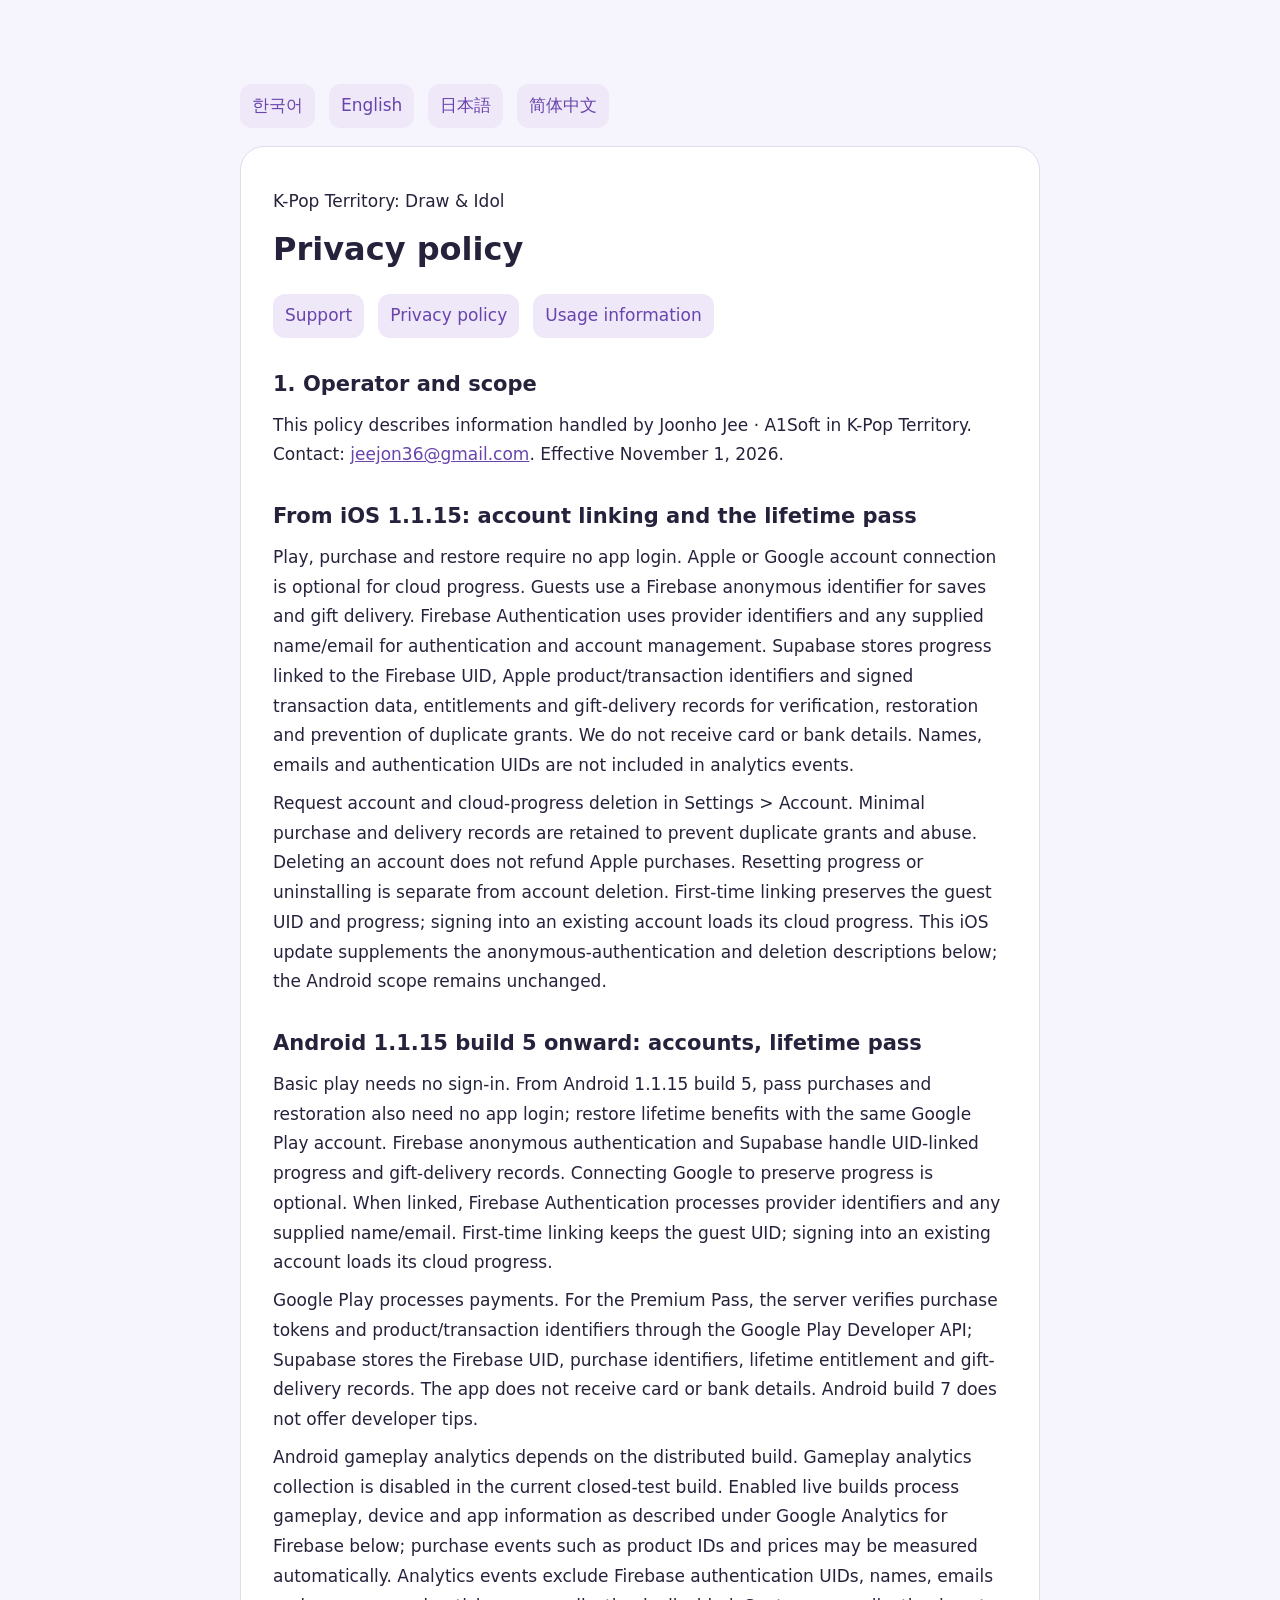
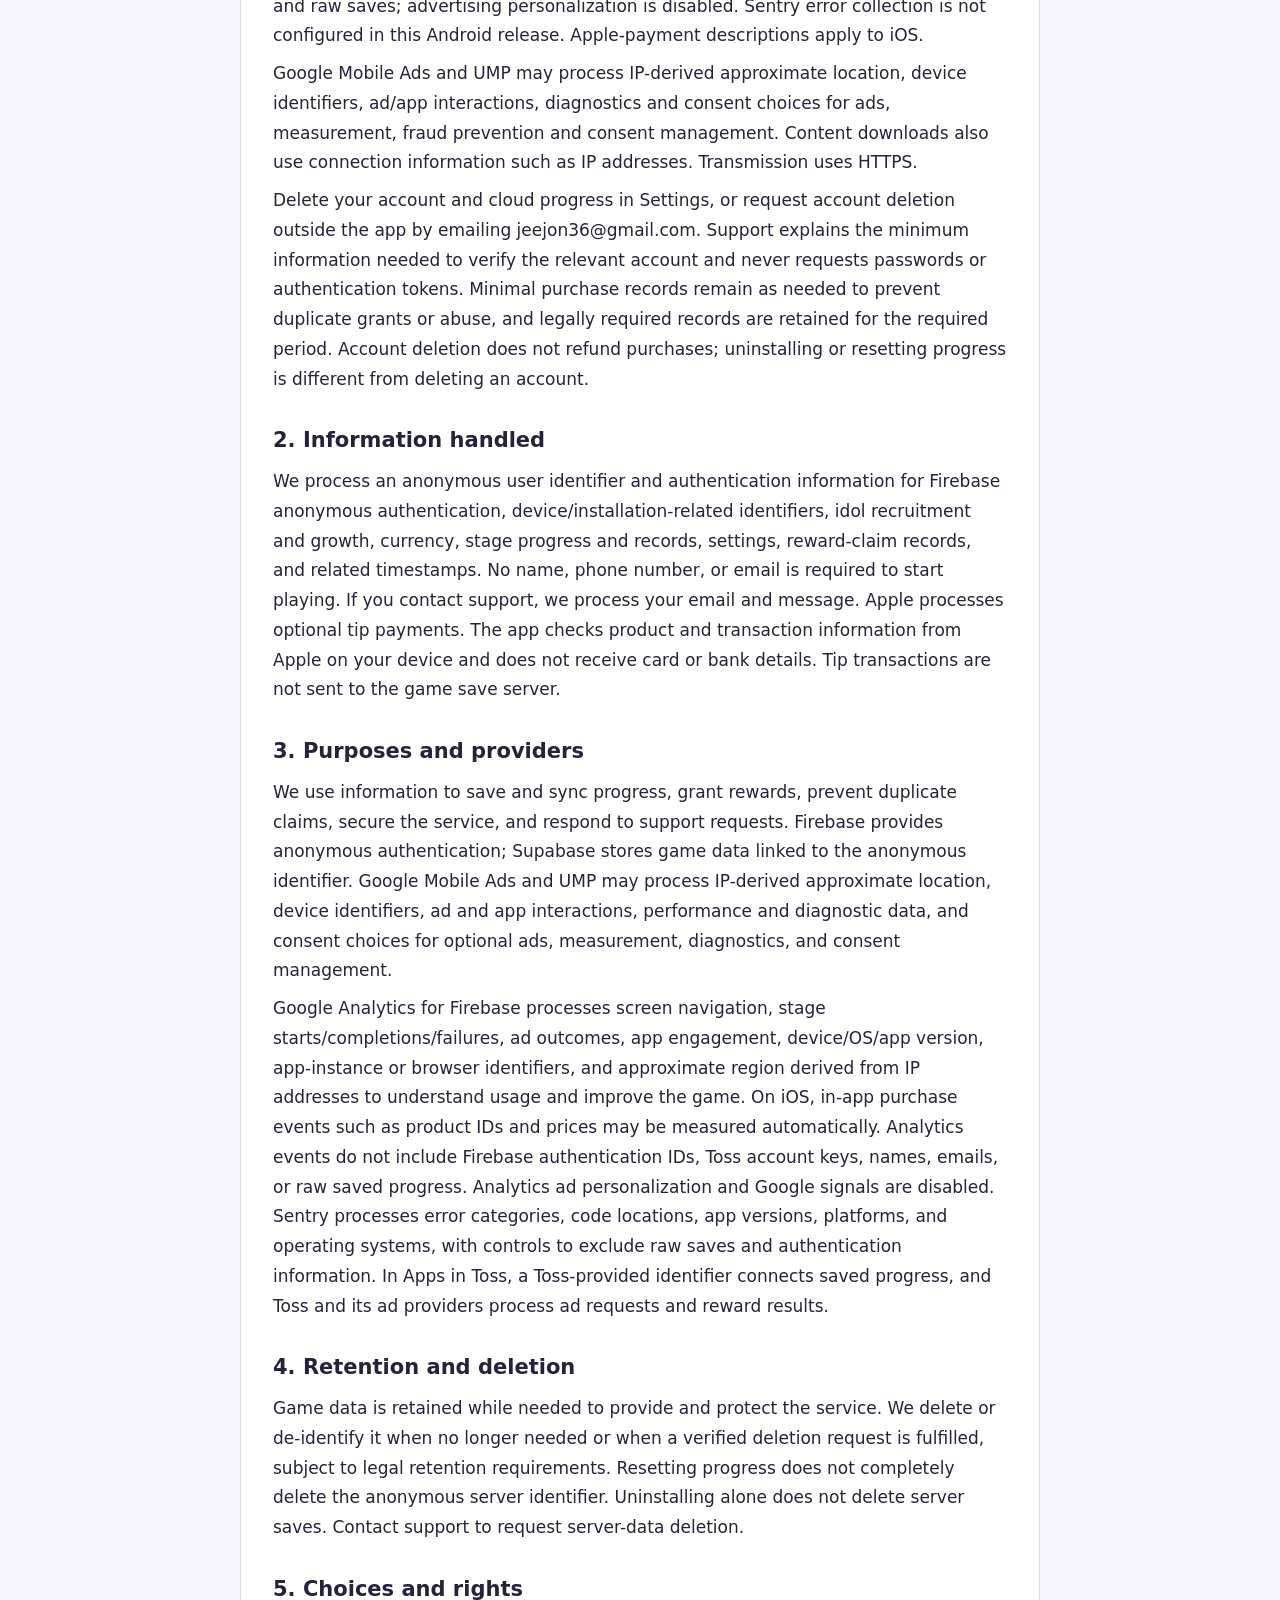
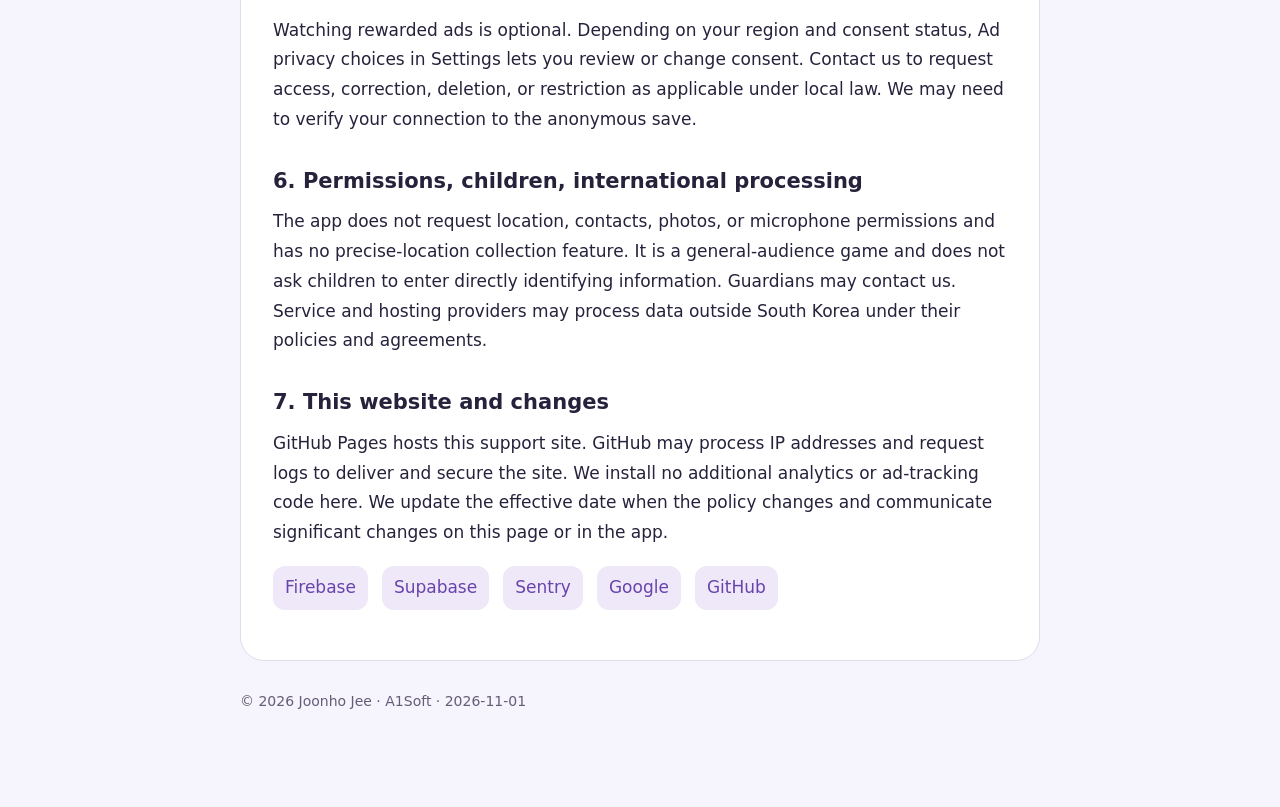
==== commit 2861ddd0: "Remove Android developer tip disclosures" ====
--- a/privacy/index.html
+++ b/privacy/index.html
@@ -1,3 +1,3 @@
 <!DOCTYPE html>
 
-<html lang="en"><meta charset="utf-8"/><meta content="width=device-width,initial-scale=1" name="viewport"/><title>K-Pop Territory · privacy</title><link href="../style.css" rel="stylesheet"/><body><main><nav aria-label="Language"><a href="?lang=ko">한국어</a><a href="?lang=en">English</a><a href="?lang=ja">日本語</a><a href="?lang=zh-CN">简体中文</a></nav><article><div data-lang="ko" lang="ko"><p>케이팝 땅따먹기</p><h1>개인정보처리방침</h1><nav><a href="../?lang=ko">고객지원</a><a href="../privacy/?lang=ko">개인정보처리방침</a><a href="../terms/?lang=ko">이용 안내</a></nav><section><h2>1. 운영자와 적용 범위</h2><p>본 방침은 지준호(Joonho Jee) · A1Soft가 케이팝 땅따먹기에서 처리하는 정보를 설명합니다. 문의: <a href="mailto:jeejon36@gmail.com">jeejon36@gmail.com</a>. 시행일: 2026년 11월 1일.</p></section><section data-premium-disclosure="2026-10-29"><h2>iOS 1.1.15부터: 계정 연결과 영구 패스</h2><p>일반 플레이와 영구 패스 구매·복원에는 앱 로그인이 필요하지 않습니다. 진행도 저장을 위한 Apple 또는 Google 계정 연결은 선택 사항입니다. 게스트는 Firebase 익명 식별자로 저장과 선물 지급을 처리합니다. Firebase Authentication은 제공자 식별자와 제공된 이름·이메일을 인증 및 계정 관리에 사용합니다. Supabase는 Firebase UID에 연결된 진행도, Apple 상품·거래 식별자와 서명된 거래 정보, 구매 권한 및 선물 지급 기록을 저장하여 구매 검증·복원·중복 지급 방지에 사용합니다. 카드·은행 계좌 정보는 받지 않습니다. 이름·이메일·인증 UID를 분석 이벤트에 넣지 않습니다.</p><p>설정 &gt; 계정에서 계정과 서버 진행도 삭제를 요청할 수 있습니다. 중복 지급과 부정 이용을 막기 위한 최소 구매·지급 기록은 보관하며, 계정 삭제로 Apple 구매가 환불되지는 않습니다. 초기화나 앱 제거는 계정 삭제와 다릅니다. 첫 연결은 게스트 UID와 진행도를 유지하며, 기존 계정으로 로그인하면 해당 계정의 클라우드 진행도를 불러옵니다. 이 설명은 아래 익명 인증·삭제 안내에 대한 iOS 기능 추가 사항이며 Android 적용 범위는 그대로입니다.</p></section><section data-android-disclosure="2026-11-01"><h2>Android 1.1.15 빌드 5부터: 계정·영구 패스·후원</h2><p>일반 플레이는 로그인 없이 가능합니다. Android 1.1.15 빌드 5부터 패스 구매·복원에도 앱 로그인이 필요 없으며, 같은 Google Play 계정으로 영구 혜택을 복원합니다. Firebase 익명 인증과 Supabase가 UID에 연결된 진행도와 선물 지급 기록을 처리합니다. 진행도 보존을 위한 Google 계정 연결은 선택 사항입니다. Firebase Authentication은 연결 시 제공자 식별자와 제공된 이름·이메일을 처리합니다. 최초 연결은 게스트 UID를 유지하고, 기존 계정으로 로그인하면 해당 계정의 서버 진행도를 불러옵니다.</p><p>Google Play가 결제를 처리합니다. 서버는 프리미엄 패스의 구매 토큰과 상품·거래 식별자를 Google Play Developer API로 확인하며, Supabase에는 Firebase UID, 구매 식별자, 영구 혜택과 선물 지급 기록을 저장합니다. 앱은 카드·은행 계좌 정보를 받지 않습니다. 개발자 후원은 기기에서 Google Play가 제공하는 상품·거래 정보와 서명을 확인하고 소비 처리하며, 후원 거래를 게임 저장 서버로 전송하지 않습니다.</p><p>Android 게임 분석은 배포 빌드에 따라 달라집니다. 현재 비공개 테스트 빌드에서는 게임 분석 수집을 끕니다. 분석이 활성화된 정식 빌드는 아래 Google Analytics for Firebase 설명에 따라 게임 이용·기기·앱 정보를 처리하며 구매 상품 ID와 가격 등의 구매 이벤트가 자동 측정될 수 있습니다. Firebase 인증 UID, 이름·이메일, 원본 저장 데이터는 분석 이벤트에 포함하지 않으며 광고 개인 최적화는 끕니다. 이 Android 릴리스에는 Sentry 오류 수집을 설정하지 않았습니다. Apple 결제 설명은 iOS에 적용됩니다.</p><p>Google Mobile Ads와 UMP는 광고 제공·측정·부정 사용 방지·동의 관리를 위해 IP 및 대략적인 위치, 기기 식별자, 광고·앱 상호작용, 진단 및 동의 정보를 처리할 수 있습니다. 콘텐츠 다운로드에도 IP 등 연결 정보가 사용됩니다. 전송에는 HTTPS를 사용합니다.</p><p>설정의 계정 화면에서 계정과 서버 진행도를 삭제할 수 있습니다. 앱 밖에서도 jeejon36@gmail.com으로 계정 삭제를 요청할 수 있습니다. 대상 계정 확인에 필요한 최소 정보를 안내하며 비밀번호·인증 토큰은 요청하지 않습니다. 중복 지급·부정 사용 방지를 위한 최소 구매 기록과 법정 보관 자료는 필요한 기간 보관합니다. 계정 삭제는 결제 환불이 아니며, 앱 제거·진행도 초기화와도 다릅니다.</p></section><section><h2>2. 처리하는 정보</h2><p>Firebase 익명 인증에 사용하는 익명 사용자 식별자와 인증 정보, 기기/설치에 연결된 식별자, 아이돌 영입·성장, 재화, 스테이지 진행·기록, 설정, 광고 보상 지급 기록과 관련 시각을 처리합니다. 게임 시작을 위해 이름, 전화번호, 이메일 입력을 요구하지 않습니다. 문의 시에는 이용자가 보낸 이메일과 문의 내용을 처리합니다. 선택적 후원 결제는 Apple이 처리합니다. 앱은 Apple이 제공한 상품 및 거래 정보를 기기에서 확인하며, 카드나 은행 계좌 정보는 받지 않습니다. 후원 거래를 게임 저장 서버로 전송하지 않습니다.</p></section><section><h2>3. 목적과 외부 서비스</h2><p>게임 진행 저장·동기화, 보상 지급과 중복 지급 방지, 서비스 보안, 문의 대응에 사용합니다. Firebase는 익명 인증을, Supabase는 익명 식별자에 연결된 게임 데이터 저장을 제공합니다. Google Mobile Ads와 UMP는 선택형 광고, 광고 성과 측정, 오류 진단 및 동의 관리를 위해 IP 기반 대략적 위치, 기기 식별자, 광고·앱 상호작용, 성능·진단 정보와 동의 선택을 처리할 수 있습니다.</p><p>Google Analytics for Firebase는 이용 흐름과 게임 개선을 위해 화면 이동, 스테이지 시작·완료·실패, 광고 결과, 앱 사용 시간, 기기·운영체제·앱 버전, 앱 인스턴스 또는 브라우저 식별자 및 IP에서 파생된 대략적 지역을 처리합니다. iOS에서는 상품 ID·가격 등 인앱 구매 이벤트가 자동 측정될 수 있습니다. 분석 이벤트에 Firebase 인증 ID, 토스 계정 키, 이름·이메일 또는 저장 데이터 원문을 포함하지 않습니다. 분석의 광고 개인화와 Google 신호는 사용하지 않습니다. Sentry는 오류 분류·발생 위치·앱 버전·플랫폼·운영체제 정보를 처리하며 사용자 저장 원문이나 인증 정보를 전송하지 않도록 제한합니다. 앱인토스에서는 토스가 제공한 식별자로 저장 기능을 연결하고 토스 및 연결 광고 사업자가 광고 요청·보상 결과를 처리합니다.</p></section><section><h2>4. 보관과 삭제</h2><p>게임 데이터는 서비스 제공과 보안에 필요한 기간 보관하며, 더 이상 필요하지 않거나 유효한 삭제 요청을 처리한 경우 삭제 또는 비식별화합니다. 법령상 보관 의무가 있는 경우 해당 기간 보관합니다. 초기화는 진행도를 처음 상태로 바꾸는 기능이며 익명 서버 식별자의 완전 삭제가 아닙니다. 앱 삭제만으로 서버 저장이 삭제되지 않으므로 서버 데이터 삭제는 문의 이메일로 요청해 주세요.</p></section><section><h2>5. 선택과 권리</h2><p>보상형 광고 시청은 선택 사항입니다. 지역과 동의 상태에 따라 설정의 광고 개인정보 선택에서 동의를 확인하거나 변경할 수 있습니다. 관련 법률에 따른 열람, 정정, 삭제 및 처리 제한 요청은 이메일로 접수합니다. 익명 저장과 요청자의 관계 확인이 필요할 수 있습니다.</p></section><section><h2>6. 권한·아동·국외 처리</h2><p>앱은 위치, 연락처, 사진, 마이크 권한을 요청하지 않습니다. 정밀 위치를 수집하는 기능은 없습니다. 일반 이용자를 위한 게임이며 아동에게 직접 식별 정보를 입력하도록 요구하지 않습니다. 보호자는 관련 문의를 보낼 수 있습니다. 외부 서비스와 호스팅 제공자는 한국 외 국가에서 데이터를 처리할 수 있으며 각 서비스의 정책과 계약에 따라 처리합니다.</p></section><section><h2>7. 이 웹사이트와 변경</h2><p>지원 페이지는 GitHub Pages에서 제공됩니다. GitHub는 페이지 제공과 보안을 위해 IP 주소와 요청 로그를 처리할 수 있습니다. 이 사이트에는 별도 분석 도구나 광고 추적 코드를 설치하지 않습니다. 방침 변경 시 시행일을 갱신하고 중요한 변경을 이 페이지나 앱에서 안내합니다.</p></section></div><div data-lang="en" lang="en"><p>K-Pop Territory: Draw &amp; Idol</p><h1>Privacy policy</h1><nav><a href="../?lang=en">Support</a><a href="../privacy/?lang=en">Privacy policy</a><a href="../terms/?lang=en">Usage information</a></nav><section><h2>1. Operator and scope</h2><p>This policy describes information handled by Joonho Jee · A1Soft in K-Pop Territory. Contact: <a href="mailto:jeejon36@gmail.com">jeejon36@gmail.com</a>. Effective November 1, 2026.</p></section><section data-premium-disclosure="2026-10-29"><h2>From iOS 1.1.15: account linking and the lifetime pass</h2><p>Play, purchase and restore require no app login. Apple or Google account connection is optional for cloud progress. Guests use a Firebase anonymous identifier for saves and gift delivery. Firebase Authentication uses provider identifiers and any supplied name/email for authentication and account management. Supabase stores progress linked to the Firebase UID, Apple product/transaction identifiers and signed transaction data, entitlements and gift-delivery records for verification, restoration and prevention of duplicate grants. We do not receive card or bank details. Names, emails and authentication UIDs are not included in analytics events.</p><p>Request account and cloud-progress deletion in Settings &gt; Account. Minimal purchase and delivery records are retained to prevent duplicate grants and abuse. Deleting an account does not refund Apple purchases. Resetting progress or uninstalling is separate from account deletion. First-time linking preserves the guest UID and progress; signing into an existing account loads its cloud progress. This iOS update supplements the anonymous-authentication and deletion descriptions below; the Android scope remains unchanged.</p></section><section data-android-disclosure="2026-11-01"><h2>Android 1.1.15 build 5 onward: accounts, lifetime pass and tips</h2><p>Basic play needs no sign-in. From Android 1.1.15 build 5, pass purchases and restoration also need no app login; restore lifetime benefits with the same Google Play account. Firebase anonymous authentication and Supabase handle UID-linked progress and gift-delivery records. Connecting Google to preserve progress is optional. When linked, Firebase Authentication processes provider identifiers and any supplied name/email. First-time linking keeps the guest UID; signing into an existing account loads its cloud progress.</p><p>Google Play processes payments. For the Premium Pass, the server verifies purchase tokens and product/transaction identifiers through the Google Play Developer API; Supabase stores the Firebase UID, purchase identifiers, lifetime entitlement and gift-delivery records. The app does not receive card or bank details. Developer tips are checked on the device using Google Play product/transaction information and signatures, then consumed; tip transactions are not sent to the game save server.</p><p>Android gameplay analytics depends on the distributed build. Gameplay analytics collection is disabled in the current closed-test build. Enabled live builds process gameplay, device and app information as described under Google Analytics for Firebase below; purchase events such as product IDs and prices may be measured automatically. Analytics events exclude Firebase authentication UIDs, names, emails and raw saves; advertising personalization is disabled. Sentry error collection is not configured in this Android release. Apple-payment descriptions apply to iOS.</p><p>Google Mobile Ads and UMP may process IP-derived approximate location, device identifiers, ad/app interactions, diagnostics and consent choices for ads, measurement, fraud prevention and consent management. Content downloads also use connection information such as IP addresses. Transmission uses HTTPS.</p><p>Delete your account and cloud progress in Settings, or request account deletion outside the app by emailing jeejon36@gmail.com. Support explains the minimum information needed to verify the relevant account and never requests passwords or authentication tokens. Minimal purchase records remain as needed to prevent duplicate grants or abuse, and legally required records are retained for the required period. Account deletion does not refund purchases; uninstalling or resetting progress is different from deleting an account.</p></section><section><h2>2. Information handled</h2><p>We process an anonymous user identifier and authentication information for Firebase anonymous authentication, device/installation-related identifiers, idol recruitment and growth, currency, stage progress and records, settings, reward-claim records, and related timestamps. No name, phone number, or email is required to start playing. If you contact support, we process your email and message. Apple processes optional tip payments. The app checks product and transaction information from Apple on your device and does not receive card or bank details. Tip transactions are not sent to the game save server.</p></section><section><h2>3. Purposes and providers</h2><p>We use information to save and sync progress, grant rewards, prevent duplicate claims, secure the service, and respond to support requests. Firebase provides anonymous authentication; Supabase stores game data linked to the anonymous identifier. Google Mobile Ads and UMP may process IP-derived approximate location, device identifiers, ad and app interactions, performance and diagnostic data, and consent choices for optional ads, measurement, diagnostics, and consent management.</p><p>Google Analytics for Firebase processes screen navigation, stage starts/completions/failures, ad outcomes, app engagement, device/OS/app version, app-instance or browser identifiers, and approximate region derived from IP addresses to understand usage and improve the game. On iOS, in-app purchase events such as product IDs and prices may be measured automatically. Analytics events do not include Firebase authentication IDs, Toss account keys, names, emails, or raw saved progress. Analytics ad personalization and Google signals are disabled. Sentry processes error categories, code locations, app versions, platforms, and operating systems, with controls to exclude raw saves and authentication information. In Apps in Toss, a Toss-provided identifier connects saved progress, and Toss and its ad providers process ad requests and reward results.</p></section><section><h2>4. Retention and deletion</h2><p>Game data is retained while needed to provide and protect the service. We delete or de-identify it when no longer needed or when a verified deletion request is fulfilled, subject to legal retention requirements. Resetting progress does not completely delete the anonymous server identifier. Uninstalling alone does not delete server saves. Contact support to request server-data deletion.</p></section><section><h2>5. Choices and rights</h2><p>Watching rewarded ads is optional. Depending on your region and consent status, Ad privacy choices in Settings lets you review or change consent. Contact us to request access, correction, deletion, or restriction as applicable under local law. We may need to verify your connection to the anonymous save.</p></section><section><h2>6. Permissions, children, international processing</h2><p>The app does not request location, contacts, photos, or microphone permissions and has no precise-location collection feature. It is a general-audience game and does not ask children to enter directly identifying information. Guardians may contact us. Service and hosting providers may process data outside South Korea under their policies and agreements.</p></section><section><h2>7. This website and changes</h2><p>GitHub Pages hosts this support site. GitHub may process IP addresses and request logs to deliver and secure the site. We install no additional analytics or ad-tracking code here. We update the effective date when the policy changes and communicate significant changes on this page or in the app.</p></section></div><div data-lang="ja" lang="ja"><p>K-POP 陣取りステージ：アイドル編</p><h1>プライバシーポリシー</h1><nav><a href="../?lang=ja">サポート</a><a href="../privacy/?lang=ja">プライバシーポリシー</a><a href="../terms/?lang=ja">利用案内</a></nav><section><h2>1. 運営者と適用範囲</h2><p>本方針は Joonho Jee · A1Soft による K-POP 陣取りステージの情報の取り扱いを説明します。連絡先：<a href="mailto:jeejon36@gmail.com">jeejon36@gmail.com</a>。施行日：2026年11月1日。</p></section><section data-premium-disclosure="2026-10-29"><h2>iOS 1.1.15以降：アカウント連携と永久パス</h2><p>通常プレイと永久パスの購入・復元はアプリへのログイン不要です。進行状況の保存のためのAppleまたはGoogle連携は任意です。ゲストの保存と特典付与にはFirebase匿名識別子を使用します。Firebase Authenticationは提供者の識別子と提供された氏名・メールを認証とアカウント管理に使用します。SupabaseはFirebase UIDに紐づく進行状況、Appleの商品・取引識別子と署名済み取引情報、購入権利、特典付与記録を保存し、購入確認・復元・重複防止に使用します。カードや銀行口座情報は受け取りません。氏名・メール・認証UIDは分析イベントに含めません。</p><p>設定のアカウント画面でアカウントとサーバー進行状況の削除を依頼できます。重複付与・不正防止のため最小限の購入・付与記録を保持します。アカウント削除はApple購入の返金ではありません。初期化やアプリ削除とは別の操作です。初回連携はゲストUIDと進行状況を維持し、既存アカウントへのログインはそのクラウド進行状況を読み込みます。このiOS追加説明は以下の匿名認証・削除の案内を補足します。Androidの適用範囲は変わりません。</p></section><section data-android-disclosure="2026-11-01"><h2>Android 1.1.15ビルド5以降：アカウント・永久パス・応援</h2><p>通常プレイにログインは不要です。Android 1.1.15ビルド5以降はパスの購入・復元にもアプリへのログインは不要で、同じGoogle Playアカウントで永久特典を復元します。Firebase匿名認証とSupabaseはUIDに紐づく進行状況と特典付与記録を処理します。進行状況を保持するためのGoogle連携は任意です。連携時、Firebase Authenticationは提供者の識別子と提供された氏名・メールを処理します。初回連携ではゲストUIDを保持し、既存アカウントへのログインではそのクラウド保存を読み込みます。</p><p>決済はGoogle Playが処理します。永久パスはサーバーが購入トークンと商品・取引識別子をGoogle Play Developer APIで検証し、SupabaseはFirebase UID、購入識別子、永久特典と特典アイテムの付与記録を保存します。カードや銀行口座情報は受け取りません。開発者応援は端末上でGoogle Playの商品・取引情報と署名を確認して消費処理し、応援の取引をゲーム保存サーバーへ送信しません。</p><p>Androidのゲーム分析は配布ビルドにより異なります。現在のクローズドテストではゲーム分析の収集を無効にしています。有効な正式ビルドでは、下記のGoogle Analytics for Firebaseの説明に従いゲーム利用・端末・アプリ情報を処理し、商品IDや価格などの購入イベントが自動測定される場合があります。Firebase認証UID、氏名・メール、保存データの原文は分析イベントに含めず、広告パーソナライズは無効です。このAndroidリリースではSentryのエラー収集を設定していません。Apple決済の説明はiOSに適用します。</p><p>Google Mobile AdsとUMPは広告、測定、不正防止、同意管理のためIP由来の概略位置、端末識別子、広告・アプリ操作、診断、同意情報を処理する場合があります。コンテンツの取得にもIP等を使用します。通信はHTTPSです。</p><p>設定のアカウント画面でアカウントとクラウド進行状況を削除できます。アプリ外からはjeejon36@gmail.comへ削除を依頼できます。対象アカウント確認に必要な最小限の情報をご案内し、パスワードや認証トークンは要求しません。重複付与・不正防止に必要な最小購入記録と法定保存記録は必要期間保持します。削除は返金ではなく、アンインストールや進行状況の初期化とも異なります。</p></section><section><h2>2. 取り扱う情報</h2><p>Firebase匿名認証のユーザー識別子と認証情報、端末・インストールに関連する識別子、アイドルの加入・育成、通貨、ステージの進行と記録、設定、報酬の付与記録と関連日時を取り扱います。ゲーム開始時に氏名、電話番号、メールの入力は不要です。お問い合わせ時はメールと内容を取り扱います。 任意の応援決済はAppleが処理します。アプリはAppleの商品・取引情報を端末上で確認しますが、カードや銀行口座情報は受け取りません。応援の取引をゲーム保存サーバーへ送信しません。</p></section><section><h2>3. 目的と外部サービス</h2><p>進行状況の保存・同期、報酬付与と重複防止、安全な運営、お問い合わせ対応に使用します。Firebaseは匿名認証、Supabaseは匿名識別子に紐づくゲームデータの保存を提供します。Google Mobile AdsとUMPは任意広告、効果測定、診断、同意管理のため、IPに基づくおおよその位置、端末識別子、広告・アプリ操作、性能・診断情報、同意の選択を取り扱う場合があります。</p><p>Google Analytics for Firebaseは利用状況の把握と改善のため、画面遷移、ステージの開始・完了・失敗、広告結果、利用時間、端末・OS・アプリのバージョン、アプリインスタンスまたはブラウザ識別子、IPから推定したおおよその地域を処理します。iOSでは商品IDや価格などのアプリ内購入イベントが自動測定される場合があります。分析イベントにFirebase認証ID、Tossアカウントキー、氏名、メール、保存データの原文は含めません。分析の広告パーソナライズとGoogleシグナルは無効です。Sentryはエラー分類、コード位置、アプリバージョン、プラットフォーム、OSを処理し、保存データの原文や認証情報を送信しないよう制限しています。Apps in TossではTossの識別子で保存機能を接続し、Tossと広告事業者が広告要求と報酬結果を処理します。</p></section><section><h2>4. 保管と削除</h2><p>サービス提供と保護に必要な期間保管し、不要になった場合や確認済みの削除依頼に対応した場合は削除または匿名化します。法定の保管義務がある場合はその期間保管します。初期化は匿名サーバー識別子の完全削除ではありません。アプリ削除だけではサーバーデータは削除されないため、削除はメールでご依頼ください。</p></section><section><h2>5. 選択と権利</h2><p>広告の視聴は任意です。地域と同意状況に応じ、設定の広告プライバシー項目で同意を確認・変更できます。適用法令に基づく開示、訂正、削除、処理制限はメールでご相談ください。匿名保存データとの関係確認が必要になる場合があります。</p></section><section><h2>6. 権限・児童・国外処理</h2><p>位置情報、連絡先、写真、マイクの権限を要求せず、精密な位置の収集機能もありません。一般利用者向けのゲームで、児童に直接識別情報の入力を求めません。保護者からもお問い合わせいただけます。外部サービス・ホスティング事業者は各方針と契約に従い韓国外で情報を処理する場合があります。</p></section><section><h2>7. このサイトと変更</h2><p>本サイトはGitHub Pagesで提供します。GitHubは配信と安全確保のためIPアドレスやリクエストログを処理する場合があります。本サイトに独自の分析や広告追跡コードは設置しません。変更時は施行日を更新し、重要な変更を本ページまたはアプリで案内します。</p></section></div><div data-lang="zh-CN" lang="zh-CN"><p>K-POP 圈地舞台</p><h1>隐私政策</h1><nav><a href="../?lang=zh-CN">客户支持</a><a href="../privacy/?lang=zh-CN">隐私政策</a><a href="../terms/?lang=zh-CN">使用说明</a></nav><section><h2>1. 运营者与范围</h2><p>本政策说明 Joonho Jee · A1Soft 在 K-POP 圈地舞台中如何处理信息。联系：<a href="mailto:jeejon36@gmail.com">jeejon36@gmail.com</a>。生效日期：2026年11月1日。</p></section><section data-premium-disclosure="2026-10-29"><h2>iOS 1.1.15起：账号关联和永久通行证</h2><p>游玩、购买和恢复永久通行证均无需登录应用。用于云端进度的Apple或Google账号关联为可选功能。访客使用Firebase匿名标识符保存进度和领取礼包。Firebase Authentication使用服务商标识符以及提供的姓名和邮箱进行身份验证与账号管理。Supabase保存与Firebase UID关联的进度、Apple商品和交易标识符及签名交易信息、购买权益和礼包发放记录，用于验证、恢复和防止重复发放。我们不获取银行卡或银行账户信息，不在分析事件中包含姓名、邮箱或认证UID。</p><p>可在设置的账号页面申请删除账号和服务器进度。为防止重复发放和滥用，会保留最少的购买与发放记录。删除账号不代表Apple购买退款，重置进度或卸载也不同于删除账号。首次关联保留访客UID和进度，登录已有账号则加载其云端进度。本iOS补充说明更新下方匿名认证与删除相关说明，Android适用下方独立说明。</p></section><section data-android-disclosure="2026-11-01"><h2>Android 1.1.15构建5起：账号、永久通行证与支持商品</h2><p>普通游玩无需登录。从Android 1.1.15构建5起，购买和恢复通行证也无需登录应用，使用同一Google Play账号即可恢复永久权益。Firebase匿名认证和Supabase处理关联UID的进度与礼包发放记录。用于保留进度的Google账号关联为可选功能。关联时，Firebase Authentication处理服务商标识符及提供的姓名、邮箱。首次关联保留访客UID，登录已有账号会加载其云端进度。</p><p>Google Play处理付款。对于永久通行证，服务器通过Google Play Developer API验证购买令牌及商品、交易标识符，Supabase保存Firebase UID、购买标识符、永久权益和礼包发放记录。应用不接收银行卡或银行账户信息。开发者支持商品在设备上使用Google Play的商品、交易信息和签名进行验证并消耗，不将支持交易发送到游戏存档服务器。</p><p>Android游戏分析取决于分发的构建。当前封闭测试构建关闭游戏分析收集。已启用分析的正式构建按下文Google Analytics for Firebase说明处理游戏使用、设备和应用信息，商品ID和价格等购买事件可能被自动衡量。分析事件不包含Firebase认证UID、姓名、邮箱或原始存档，广告个性化已关闭。本Android版本未配置Sentry错误收集。Apple付款说明适用于iOS。</p><p>Google Mobile Ads和UMP可能为广告、衡量、防欺诈及同意管理处理IP推断的大致位置、设备标识符、广告和应用交互、诊断及同意信息。内容下载也使用IP等连接信息。传输使用HTTPS。</p><p>可在设置的账号页面删除账号及云端进度，也可在应用外向jeejon36@gmail.com发送账号删除请求。客服会说明验证相关账号所需的最少信息，不要求密码或认证令牌。防止重复发放和滥用所需的最少购买记录及依法必须保存的记录会在必要期间保留。删除账号不代表退款，也不同于卸载或重置进度。</p></section><section><h2>2. 处理的信息</h2><p>我们处理Firebase匿名认证所需的匿名用户标识符与认证信息、设备或安装相关标识符、偶像招募与培养、货币、关卡进度与记录、设置、奖励记录及相关时间。开始游戏无需输入姓名、电话号码或邮箱。联系支持时，我们处理您发送的邮箱和咨询内容。 自愿支持的付款由Apple处理。应用在设备上检查Apple提供的商品和交易信息，不会获取银行卡或银行账户信息，也不会将支持交易发送到游戏存档服务器。</p></section><section><h2>3. 目的与服务提供商</h2><p>信息用于存档与同步、发放奖励、防止重复领取、保障服务安全及回复咨询。Firebase提供匿名认证，Supabase保存关联匿名标识符的游戏数据。Google Mobile Ads和UMP可能为可选广告、效果衡量、诊断及同意管理，处理基于IP的大致位置、设备标识符、广告和应用交互、性能和诊断数据以及同意选择。</p><p>Google Analytics for Firebase为了解使用情况并改进游戏，处理页面切换、关卡开始/完成/失败、广告结果、使用时长、设备/系统/应用版本、应用实例或浏览器标识符及根据IP推断的大致地区。iOS上的商品ID、价格等应用内购买事件可能会被自动衡量。分析事件不包含Firebase认证ID、Toss账户密钥、姓名、邮箱或原始存档。分析广告个性化和Google信号均已关闭。Sentry处理错误类别、代码位置、应用版本、平台和操作系统，并限制发送原始存档或认证信息。在Apps in Toss中，通过Toss提供的标识符连接存档功能，Toss及其广告提供商处理广告请求与奖励结果。</p></section><section><h2>4. 保留与删除</h2><p>数据在提供和保护服务所需期间保留；不再需要或完成经验证的删除请求后，会删除或去标识化。法律要求保留时按规定期限处理。重置进度不等于彻底删除匿名服务器标识符。仅卸载应用不会删除服务器存档，如需删除请联系支持邮箱。</p></section><section><h2>5. 选择与权利</h2><p>观看激励广告是自愿的。根据地区及同意状态，可在设置中的广告隐私选项查看或更改同意。您可依适用法律通过邮件请求访问、更正、删除或限制处理。我们可能需要验证您与匿名存档的关系。</p></section><section><h2>6. 权限、儿童与跨境处理</h2><p>应用不请求位置、联系人、照片或麦克风权限，也没有精确位置收集功能。本游戏面向普通用户，不要求儿童输入直接身份信息。监护人可联系我们。外部服务和托管提供商可能依据各自政策及协议在韩国境外处理数据。</p></section><section><h2>7. 本网站与政策变更</h2><p>本支持网站由GitHub Pages托管。GitHub可能为提供页面及保障安全处理IP地址与请求日志。本站未添加额外分析工具或广告追踪代码。政策变更时会更新生效日期，并通过本页或应用通知重大变更。</p></section></div><nav><a href="https://firebase.google.com/support/privacy">Firebase</a><a href="https://supabase.com/privacy">Supabase</a><a href="https://sentry.io/privacy/">Sentry</a><a href="https://policies.google.com/privacy">Google</a><a href="https://docs.github.com/en/site-policy/privacy-policies/github-general-privacy-statement">GitHub</a></nav></article><footer>© 2026 Joonho Jee · A1Soft · 2026-11-01</footer></main><script>const languages=['ko','en','ja','zh-CN'];let l=new URLSearchParams(location.search).get('lang');if(!languages.includes(l)){const n=navigator.language;l=n.startsWith('ko')?'ko':n.startsWith('ja')?'ja':n.startsWith('zh')?'zh-CN':'en'}document.documentElement.lang=l;document.querySelectorAll('[data-lang]').forEach(e=>e.hidden=e.dataset.lang!==l);document.title=document.querySelector('[data-lang="'+l+'"] h1').textContent+' · K-Pop Territory';</script></body></html>+<html lang="en"><meta charset="utf-8"/><meta content="width=device-width,initial-scale=1" name="viewport"/><title>K-Pop Territory · privacy</title><link href="../style.css" rel="stylesheet"/><body><main><nav aria-label="Language"><a href="?lang=ko">한국어</a><a href="?lang=en">English</a><a href="?lang=ja">日本語</a><a href="?lang=zh-CN">简体中文</a></nav><article><div data-lang="ko" lang="ko"><p>케이팝 땅따먹기</p><h1>개인정보처리방침</h1><nav><a href="../?lang=ko">고객지원</a><a href="../privacy/?lang=ko">개인정보처리방침</a><a href="../terms/?lang=ko">이용 안내</a></nav><section><h2>1. 운영자와 적용 범위</h2><p>본 방침은 지준호(Joonho Jee) · A1Soft가 케이팝 땅따먹기에서 처리하는 정보를 설명합니다. 문의: <a href="mailto:jeejon36@gmail.com">jeejon36@gmail.com</a>. 시행일: 2026년 11월 1일.</p></section><section data-premium-disclosure="2026-10-29"><h2>iOS 1.1.15부터: 계정 연결과 영구 패스</h2><p>일반 플레이와 영구 패스 구매·복원에는 앱 로그인이 필요하지 않습니다. 진행도 저장을 위한 Apple 또는 Google 계정 연결은 선택 사항입니다. 게스트는 Firebase 익명 식별자로 저장과 선물 지급을 처리합니다. Firebase Authentication은 제공자 식별자와 제공된 이름·이메일을 인증 및 계정 관리에 사용합니다. Supabase는 Firebase UID에 연결된 진행도, Apple 상품·거래 식별자와 서명된 거래 정보, 구매 권한 및 선물 지급 기록을 저장하여 구매 검증·복원·중복 지급 방지에 사용합니다. 카드·은행 계좌 정보는 받지 않습니다. 이름·이메일·인증 UID를 분석 이벤트에 넣지 않습니다.</p><p>설정 &gt; 계정에서 계정과 서버 진행도 삭제를 요청할 수 있습니다. 중복 지급과 부정 이용을 막기 위한 최소 구매·지급 기록은 보관하며, 계정 삭제로 Apple 구매가 환불되지는 않습니다. 초기화나 앱 제거는 계정 삭제와 다릅니다. 첫 연결은 게스트 UID와 진행도를 유지하며, 기존 계정으로 로그인하면 해당 계정의 클라우드 진행도를 불러옵니다. 이 설명은 아래 익명 인증·삭제 안내에 대한 iOS 기능 추가 사항이며 Android 적용 범위는 그대로입니다.</p></section><section data-android-disclosure="2026-11-01"><h2>Android 1.1.15 빌드 5부터: 계정·영구 패스</h2><p>일반 플레이는 로그인 없이 가능합니다. Android 1.1.15 빌드 5부터 패스 구매·복원에도 앱 로그인이 필요 없으며, 같은 Google Play 계정으로 영구 혜택을 복원합니다. Firebase 익명 인증과 Supabase가 UID에 연결된 진행도와 선물 지급 기록을 처리합니다. 진행도 보존을 위한 Google 계정 연결은 선택 사항입니다. Firebase Authentication은 연결 시 제공자 식별자와 제공된 이름·이메일을 처리합니다. 최초 연결은 게스트 UID를 유지하고, 기존 계정으로 로그인하면 해당 계정의 서버 진행도를 불러옵니다.</p><p>Google Play가 결제를 처리합니다. 서버는 프리미엄 패스의 구매 토큰과 상품·거래 식별자를 Google Play Developer API로 확인하며, Supabase에는 Firebase UID, 구매 식별자, 영구 혜택과 선물 지급 기록을 저장합니다. 앱은 카드·은행 계좌 정보를 받지 않습니다. Android 빌드 7부터 개발자 후원을 제공하지 않습니다.</p><p>Android 게임 분석은 배포 빌드에 따라 달라집니다. 현재 비공개 테스트 빌드에서는 게임 분석 수집을 끕니다. 분석이 활성화된 정식 빌드는 아래 Google Analytics for Firebase 설명에 따라 게임 이용·기기·앱 정보를 처리하며 구매 상품 ID와 가격 등의 구매 이벤트가 자동 측정될 수 있습니다. Firebase 인증 UID, 이름·이메일, 원본 저장 데이터는 분석 이벤트에 포함하지 않으며 광고 개인 최적화는 끕니다. 이 Android 릴리스에는 Sentry 오류 수집을 설정하지 않았습니다. Apple 결제 설명은 iOS에 적용됩니다.</p><p>Google Mobile Ads와 UMP는 광고 제공·측정·부정 사용 방지·동의 관리를 위해 IP 및 대략적인 위치, 기기 식별자, 광고·앱 상호작용, 진단 및 동의 정보를 처리할 수 있습니다. 콘텐츠 다운로드에도 IP 등 연결 정보가 사용됩니다. 전송에는 HTTPS를 사용합니다.</p><p>설정의 계정 화면에서 계정과 서버 진행도를 삭제할 수 있습니다. 앱 밖에서도 jeejon36@gmail.com으로 계정 삭제를 요청할 수 있습니다. 대상 계정 확인에 필요한 최소 정보를 안내하며 비밀번호·인증 토큰은 요청하지 않습니다. 중복 지급·부정 사용 방지를 위한 최소 구매 기록과 법정 보관 자료는 필요한 기간 보관합니다. 계정 삭제는 결제 환불이 아니며, 앱 제거·진행도 초기화와도 다릅니다.</p></section><section><h2>2. 처리하는 정보</h2><p>Firebase 익명 인증에 사용하는 익명 사용자 식별자와 인증 정보, 기기/설치에 연결된 식별자, 아이돌 영입·성장, 재화, 스테이지 진행·기록, 설정, 광고 보상 지급 기록과 관련 시각을 처리합니다. 게임 시작을 위해 이름, 전화번호, 이메일 입력을 요구하지 않습니다. 문의 시에는 이용자가 보낸 이메일과 문의 내용을 처리합니다. 선택적 후원 결제는 Apple이 처리합니다. 앱은 Apple이 제공한 상품 및 거래 정보를 기기에서 확인하며, 카드나 은행 계좌 정보는 받지 않습니다. 후원 거래를 게임 저장 서버로 전송하지 않습니다.</p></section><section><h2>3. 목적과 외부 서비스</h2><p>게임 진행 저장·동기화, 보상 지급과 중복 지급 방지, 서비스 보안, 문의 대응에 사용합니다. Firebase는 익명 인증을, Supabase는 익명 식별자에 연결된 게임 데이터 저장을 제공합니다. Google Mobile Ads와 UMP는 선택형 광고, 광고 성과 측정, 오류 진단 및 동의 관리를 위해 IP 기반 대략적 위치, 기기 식별자, 광고·앱 상호작용, 성능·진단 정보와 동의 선택을 처리할 수 있습니다.</p><p>Google Analytics for Firebase는 이용 흐름과 게임 개선을 위해 화면 이동, 스테이지 시작·완료·실패, 광고 결과, 앱 사용 시간, 기기·운영체제·앱 버전, 앱 인스턴스 또는 브라우저 식별자 및 IP에서 파생된 대략적 지역을 처리합니다. iOS에서는 상품 ID·가격 등 인앱 구매 이벤트가 자동 측정될 수 있습니다. 분석 이벤트에 Firebase 인증 ID, 토스 계정 키, 이름·이메일 또는 저장 데이터 원문을 포함하지 않습니다. 분석의 광고 개인화와 Google 신호는 사용하지 않습니다. Sentry는 오류 분류·발생 위치·앱 버전·플랫폼·운영체제 정보를 처리하며 사용자 저장 원문이나 인증 정보를 전송하지 않도록 제한합니다. 앱인토스에서는 토스가 제공한 식별자로 저장 기능을 연결하고 토스 및 연결 광고 사업자가 광고 요청·보상 결과를 처리합니다.</p></section><section><h2>4. 보관과 삭제</h2><p>게임 데이터는 서비스 제공과 보안에 필요한 기간 보관하며, 더 이상 필요하지 않거나 유효한 삭제 요청을 처리한 경우 삭제 또는 비식별화합니다. 법령상 보관 의무가 있는 경우 해당 기간 보관합니다. 초기화는 진행도를 처음 상태로 바꾸는 기능이며 익명 서버 식별자의 완전 삭제가 아닙니다. 앱 삭제만으로 서버 저장이 삭제되지 않으므로 서버 데이터 삭제는 문의 이메일로 요청해 주세요.</p></section><section><h2>5. 선택과 권리</h2><p>보상형 광고 시청은 선택 사항입니다. 지역과 동의 상태에 따라 설정의 광고 개인정보 선택에서 동의를 확인하거나 변경할 수 있습니다. 관련 법률에 따른 열람, 정정, 삭제 및 처리 제한 요청은 이메일로 접수합니다. 익명 저장과 요청자의 관계 확인이 필요할 수 있습니다.</p></section><section><h2>6. 권한·아동·국외 처리</h2><p>앱은 위치, 연락처, 사진, 마이크 권한을 요청하지 않습니다. 정밀 위치를 수집하는 기능은 없습니다. 일반 이용자를 위한 게임이며 아동에게 직접 식별 정보를 입력하도록 요구하지 않습니다. 보호자는 관련 문의를 보낼 수 있습니다. 외부 서비스와 호스팅 제공자는 한국 외 국가에서 데이터를 처리할 수 있으며 각 서비스의 정책과 계약에 따라 처리합니다.</p></section><section><h2>7. 이 웹사이트와 변경</h2><p>지원 페이지는 GitHub Pages에서 제공됩니다. GitHub는 페이지 제공과 보안을 위해 IP 주소와 요청 로그를 처리할 수 있습니다. 이 사이트에는 별도 분석 도구나 광고 추적 코드를 설치하지 않습니다. 방침 변경 시 시행일을 갱신하고 중요한 변경을 이 페이지나 앱에서 안내합니다.</p></section></div><div data-lang="en" lang="en"><p>K-Pop Territory: Draw &amp; Idol</p><h1>Privacy policy</h1><nav><a href="../?lang=en">Support</a><a href="../privacy/?lang=en">Privacy policy</a><a href="../terms/?lang=en">Usage information</a></nav><section><h2>1. Operator and scope</h2><p>This policy describes information handled by Joonho Jee · A1Soft in K-Pop Territory. Contact: <a href="mailto:jeejon36@gmail.com">jeejon36@gmail.com</a>. Effective November 1, 2026.</p></section><section data-premium-disclosure="2026-10-29"><h2>From iOS 1.1.15: account linking and the lifetime pass</h2><p>Play, purchase and restore require no app login. Apple or Google account connection is optional for cloud progress. Guests use a Firebase anonymous identifier for saves and gift delivery. Firebase Authentication uses provider identifiers and any supplied name/email for authentication and account management. Supabase stores progress linked to the Firebase UID, Apple product/transaction identifiers and signed transaction data, entitlements and gift-delivery records for verification, restoration and prevention of duplicate grants. We do not receive card or bank details. Names, emails and authentication UIDs are not included in analytics events.</p><p>Request account and cloud-progress deletion in Settings &gt; Account. Minimal purchase and delivery records are retained to prevent duplicate grants and abuse. Deleting an account does not refund Apple purchases. Resetting progress or uninstalling is separate from account deletion. First-time linking preserves the guest UID and progress; signing into an existing account loads its cloud progress. This iOS update supplements the anonymous-authentication and deletion descriptions below; the Android scope remains unchanged.</p></section><section data-android-disclosure="2026-11-01"><h2>Android 1.1.15 build 5 onward: accounts, lifetime pass</h2><p>Basic play needs no sign-in. From Android 1.1.15 build 5, pass purchases and restoration also need no app login; restore lifetime benefits with the same Google Play account. Firebase anonymous authentication and Supabase handle UID-linked progress and gift-delivery records. Connecting Google to preserve progress is optional. When linked, Firebase Authentication processes provider identifiers and any supplied name/email. First-time linking keeps the guest UID; signing into an existing account loads its cloud progress.</p><p>Google Play processes payments. For the Premium Pass, the server verifies purchase tokens and product/transaction identifiers through the Google Play Developer API; Supabase stores the Firebase UID, purchase identifiers, lifetime entitlement and gift-delivery records. The app does not receive card or bank details. Android build 7 does not offer developer tips.</p><p>Android gameplay analytics depends on the distributed build. Gameplay analytics collection is disabled in the current closed-test build. Enabled live builds process gameplay, device and app information as described under Google Analytics for Firebase below; purchase events such as product IDs and prices may be measured automatically. Analytics events exclude Firebase authentication UIDs, names, emails and raw saves; advertising personalization is disabled. Sentry error collection is not configured in this Android release. Apple-payment descriptions apply to iOS.</p><p>Google Mobile Ads and UMP may process IP-derived approximate location, device identifiers, ad/app interactions, diagnostics and consent choices for ads, measurement, fraud prevention and consent management. Content downloads also use connection information such as IP addresses. Transmission uses HTTPS.</p><p>Delete your account and cloud progress in Settings, or request account deletion outside the app by emailing jeejon36@gmail.com. Support explains the minimum information needed to verify the relevant account and never requests passwords or authentication tokens. Minimal purchase records remain as needed to prevent duplicate grants or abuse, and legally required records are retained for the required period. Account deletion does not refund purchases; uninstalling or resetting progress is different from deleting an account.</p></section><section><h2>2. Information handled</h2><p>We process an anonymous user identifier and authentication information for Firebase anonymous authentication, device/installation-related identifiers, idol recruitment and growth, currency, stage progress and records, settings, reward-claim records, and related timestamps. No name, phone number, or email is required to start playing. If you contact support, we process your email and message. Apple processes optional tip payments. The app checks product and transaction information from Apple on your device and does not receive card or bank details. Tip transactions are not sent to the game save server.</p></section><section><h2>3. Purposes and providers</h2><p>We use information to save and sync progress, grant rewards, prevent duplicate claims, secure the service, and respond to support requests. Firebase provides anonymous authentication; Supabase stores game data linked to the anonymous identifier. Google Mobile Ads and UMP may process IP-derived approximate location, device identifiers, ad and app interactions, performance and diagnostic data, and consent choices for optional ads, measurement, diagnostics, and consent management.</p><p>Google Analytics for Firebase processes screen navigation, stage starts/completions/failures, ad outcomes, app engagement, device/OS/app version, app-instance or browser identifiers, and approximate region derived from IP addresses to understand usage and improve the game. On iOS, in-app purchase events such as product IDs and prices may be measured automatically. Analytics events do not include Firebase authentication IDs, Toss account keys, names, emails, or raw saved progress. Analytics ad personalization and Google signals are disabled. Sentry processes error categories, code locations, app versions, platforms, and operating systems, with controls to exclude raw saves and authentication information. In Apps in Toss, a Toss-provided identifier connects saved progress, and Toss and its ad providers process ad requests and reward results.</p></section><section><h2>4. Retention and deletion</h2><p>Game data is retained while needed to provide and protect the service. We delete or de-identify it when no longer needed or when a verified deletion request is fulfilled, subject to legal retention requirements. Resetting progress does not completely delete the anonymous server identifier. Uninstalling alone does not delete server saves. Contact support to request server-data deletion.</p></section><section><h2>5. Choices and rights</h2><p>Watching rewarded ads is optional. Depending on your region and consent status, Ad privacy choices in Settings lets you review or change consent. Contact us to request access, correction, deletion, or restriction as applicable under local law. We may need to verify your connection to the anonymous save.</p></section><section><h2>6. Permissions, children, international processing</h2><p>The app does not request location, contacts, photos, or microphone permissions and has no precise-location collection feature. It is a general-audience game and does not ask children to enter directly identifying information. Guardians may contact us. Service and hosting providers may process data outside South Korea under their policies and agreements.</p></section><section><h2>7. This website and changes</h2><p>GitHub Pages hosts this support site. GitHub may process IP addresses and request logs to deliver and secure the site. We install no additional analytics or ad-tracking code here. We update the effective date when the policy changes and communicate significant changes on this page or in the app.</p></section></div><div data-lang="ja" lang="ja"><p>K-POP 陣取りステージ：アイドル編</p><h1>プライバシーポリシー</h1><nav><a href="../?lang=ja">サポート</a><a href="../privacy/?lang=ja">プライバシーポリシー</a><a href="../terms/?lang=ja">利用案内</a></nav><section><h2>1. 運営者と適用範囲</h2><p>本方針は Joonho Jee · A1Soft による K-POP 陣取りステージの情報の取り扱いを説明します。連絡先：<a href="mailto:jeejon36@gmail.com">jeejon36@gmail.com</a>。施行日：2026年11月1日。</p></section><section data-premium-disclosure="2026-10-29"><h2>iOS 1.1.15以降：アカウント連携と永久パス</h2><p>通常プレイと永久パスの購入・復元はアプリへのログイン不要です。進行状況の保存のためのAppleまたはGoogle連携は任意です。ゲストの保存と特典付与にはFirebase匿名識別子を使用します。Firebase Authenticationは提供者の識別子と提供された氏名・メールを認証とアカウント管理に使用します。SupabaseはFirebase UIDに紐づく進行状況、Appleの商品・取引識別子と署名済み取引情報、購入権利、特典付与記録を保存し、購入確認・復元・重複防止に使用します。カードや銀行口座情報は受け取りません。氏名・メール・認証UIDは分析イベントに含めません。</p><p>設定のアカウント画面でアカウントとサーバー進行状況の削除を依頼できます。重複付与・不正防止のため最小限の購入・付与記録を保持します。アカウント削除はApple購入の返金ではありません。初期化やアプリ削除とは別の操作です。初回連携はゲストUIDと進行状況を維持し、既存アカウントへのログインはそのクラウド進行状況を読み込みます。このiOS追加説明は以下の匿名認証・削除の案内を補足します。Androidの適用範囲は変わりません。</p></section><section data-android-disclosure="2026-11-01"><h2>Android 1.1.15ビルド5以降：アカウント・永久パス</h2><p>通常プレイにログインは不要です。Android 1.1.15ビルド5以降はパスの購入・復元にもアプリへのログインは不要で、同じGoogle Playアカウントで永久特典を復元します。Firebase匿名認証とSupabaseはUIDに紐づく進行状況と特典付与記録を処理します。進行状況を保持するためのGoogle連携は任意です。連携時、Firebase Authenticationは提供者の識別子と提供された氏名・メールを処理します。初回連携ではゲストUIDを保持し、既存アカウントへのログインではそのクラウド保存を読み込みます。</p><p>決済はGoogle Playが処理します。永久パスはサーバーが購入トークンと商品・取引識別子をGoogle Play Developer APIで検証し、SupabaseはFirebase UID、購入識別子、永久特典と特典アイテムの付与記録を保存します。カードや銀行口座情報は受け取りません。Androidビルド7から開発者応援は提供しません。</p><p>Androidのゲーム分析は配布ビルドにより異なります。現在のクローズドテストではゲーム分析の収集を無効にしています。有効な正式ビルドでは、下記のGoogle Analytics for Firebaseの説明に従いゲーム利用・端末・アプリ情報を処理し、商品IDや価格などの購入イベントが自動測定される場合があります。Firebase認証UID、氏名・メール、保存データの原文は分析イベントに含めず、広告パーソナライズは無効です。このAndroidリリースではSentryのエラー収集を設定していません。Apple決済の説明はiOSに適用します。</p><p>Google Mobile AdsとUMPは広告、測定、不正防止、同意管理のためIP由来の概略位置、端末識別子、広告・アプリ操作、診断、同意情報を処理する場合があります。コンテンツの取得にもIP等を使用します。通信はHTTPSです。</p><p>設定のアカウント画面でアカウントとクラウド進行状況を削除できます。アプリ外からはjeejon36@gmail.comへ削除を依頼できます。対象アカウント確認に必要な最小限の情報をご案内し、パスワードや認証トークンは要求しません。重複付与・不正防止に必要な最小購入記録と法定保存記録は必要期間保持します。削除は返金ではなく、アンインストールや進行状況の初期化とも異なります。</p></section><section><h2>2. 取り扱う情報</h2><p>Firebase匿名認証のユーザー識別子と認証情報、端末・インストールに関連する識別子、アイドルの加入・育成、通貨、ステージの進行と記録、設定、報酬の付与記録と関連日時を取り扱います。ゲーム開始時に氏名、電話番号、メールの入力は不要です。お問い合わせ時はメールと内容を取り扱います。 任意の応援決済はAppleが処理します。アプリはAppleの商品・取引情報を端末上で確認しますが、カードや銀行口座情報は受け取りません。応援の取引をゲーム保存サーバーへ送信しません。</p></section><section><h2>3. 目的と外部サービス</h2><p>進行状況の保存・同期、報酬付与と重複防止、安全な運営、お問い合わせ対応に使用します。Firebaseは匿名認証、Supabaseは匿名識別子に紐づくゲームデータの保存を提供します。Google Mobile AdsとUMPは任意広告、効果測定、診断、同意管理のため、IPに基づくおおよその位置、端末識別子、広告・アプリ操作、性能・診断情報、同意の選択を取り扱う場合があります。</p><p>Google Analytics for Firebaseは利用状況の把握と改善のため、画面遷移、ステージの開始・完了・失敗、広告結果、利用時間、端末・OS・アプリのバージョン、アプリインスタンスまたはブラウザ識別子、IPから推定したおおよその地域を処理します。iOSでは商品IDや価格などのアプリ内購入イベントが自動測定される場合があります。分析イベントにFirebase認証ID、Tossアカウントキー、氏名、メール、保存データの原文は含めません。分析の広告パーソナライズとGoogleシグナルは無効です。Sentryはエラー分類、コード位置、アプリバージョン、プラットフォーム、OSを処理し、保存データの原文や認証情報を送信しないよう制限しています。Apps in TossではTossの識別子で保存機能を接続し、Tossと広告事業者が広告要求と報酬結果を処理します。</p></section><section><h2>4. 保管と削除</h2><p>サービス提供と保護に必要な期間保管し、不要になった場合や確認済みの削除依頼に対応した場合は削除または匿名化します。法定の保管義務がある場合はその期間保管します。初期化は匿名サーバー識別子の完全削除ではありません。アプリ削除だけではサーバーデータは削除されないため、削除はメールでご依頼ください。</p></section><section><h2>5. 選択と権利</h2><p>広告の視聴は任意です。地域と同意状況に応じ、設定の広告プライバシー項目で同意を確認・変更できます。適用法令に基づく開示、訂正、削除、処理制限はメールでご相談ください。匿名保存データとの関係確認が必要になる場合があります。</p></section><section><h2>6. 権限・児童・国外処理</h2><p>位置情報、連絡先、写真、マイクの権限を要求せず、精密な位置の収集機能もありません。一般利用者向けのゲームで、児童に直接識別情報の入力を求めません。保護者からもお問い合わせいただけます。外部サービス・ホスティング事業者は各方針と契約に従い韓国外で情報を処理する場合があります。</p></section><section><h2>7. このサイトと変更</h2><p>本サイトはGitHub Pagesで提供します。GitHubは配信と安全確保のためIPアドレスやリクエストログを処理する場合があります。本サイトに独自の分析や広告追跡コードは設置しません。変更時は施行日を更新し、重要な変更を本ページまたはアプリで案内します。</p></section></div><div data-lang="zh-CN" lang="zh-CN"><p>K-POP 圈地舞台</p><h1>隐私政策</h1><nav><a href="../?lang=zh-CN">客户支持</a><a href="../privacy/?lang=zh-CN">隐私政策</a><a href="../terms/?lang=zh-CN">使用说明</a></nav><section><h2>1. 运营者与范围</h2><p>本政策说明 Joonho Jee · A1Soft 在 K-POP 圈地舞台中如何处理信息。联系：<a href="mailto:jeejon36@gmail.com">jeejon36@gmail.com</a>。生效日期：2026年11月1日。</p></section><section data-premium-disclosure="2026-10-29"><h2>iOS 1.1.15起：账号关联和永久通行证</h2><p>游玩、购买和恢复永久通行证均无需登录应用。用于云端进度的Apple或Google账号关联为可选功能。访客使用Firebase匿名标识符保存进度和领取礼包。Firebase Authentication使用服务商标识符以及提供的姓名和邮箱进行身份验证与账号管理。Supabase保存与Firebase UID关联的进度、Apple商品和交易标识符及签名交易信息、购买权益和礼包发放记录，用于验证、恢复和防止重复发放。我们不获取银行卡或银行账户信息，不在分析事件中包含姓名、邮箱或认证UID。</p><p>可在设置的账号页面申请删除账号和服务器进度。为防止重复发放和滥用，会保留最少的购买与发放记录。删除账号不代表Apple购买退款，重置进度或卸载也不同于删除账号。首次关联保留访客UID和进度，登录已有账号则加载其云端进度。本iOS补充说明更新下方匿名认证与删除相关说明，Android适用下方独立说明。</p></section><section data-android-disclosure="2026-11-01"><h2>Android 1.1.15构建5起：账号、永久通行证</h2><p>普通游玩无需登录。从Android 1.1.15构建5起，购买和恢复通行证也无需登录应用，使用同一Google Play账号即可恢复永久权益。Firebase匿名认证和Supabase处理关联UID的进度与礼包发放记录。用于保留进度的Google账号关联为可选功能。关联时，Firebase Authentication处理服务商标识符及提供的姓名、邮箱。首次关联保留访客UID，登录已有账号会加载其云端进度。</p><p>Google Play处理付款。对于永久通行证，服务器通过Google Play Developer API验证购买令牌及商品、交易标识符，Supabase保存Firebase UID、购买标识符、永久权益和礼包发放记录。应用不接收银行卡或银行账户信息。Android构建7起不提供开发者支持商品。</p><p>Android游戏分析取决于分发的构建。当前封闭测试构建关闭游戏分析收集。已启用分析的正式构建按下文Google Analytics for Firebase说明处理游戏使用、设备和应用信息，商品ID和价格等购买事件可能被自动衡量。分析事件不包含Firebase认证UID、姓名、邮箱或原始存档，广告个性化已关闭。本Android版本未配置Sentry错误收集。Apple付款说明适用于iOS。</p><p>Google Mobile Ads和UMP可能为广告、衡量、防欺诈及同意管理处理IP推断的大致位置、设备标识符、广告和应用交互、诊断及同意信息。内容下载也使用IP等连接信息。传输使用HTTPS。</p><p>可在设置的账号页面删除账号及云端进度，也可在应用外向jeejon36@gmail.com发送账号删除请求。客服会说明验证相关账号所需的最少信息，不要求密码或认证令牌。防止重复发放和滥用所需的最少购买记录及依法必须保存的记录会在必要期间保留。删除账号不代表退款，也不同于卸载或重置进度。</p></section><section><h2>2. 处理的信息</h2><p>我们处理Firebase匿名认证所需的匿名用户标识符与认证信息、设备或安装相关标识符、偶像招募与培养、货币、关卡进度与记录、设置、奖励记录及相关时间。开始游戏无需输入姓名、电话号码或邮箱。联系支持时，我们处理您发送的邮箱和咨询内容。 自愿支持的付款由Apple处理。应用在设备上检查Apple提供的商品和交易信息，不会获取银行卡或银行账户信息，也不会将支持交易发送到游戏存档服务器。</p></section><section><h2>3. 目的与服务提供商</h2><p>信息用于存档与同步、发放奖励、防止重复领取、保障服务安全及回复咨询。Firebase提供匿名认证，Supabase保存关联匿名标识符的游戏数据。Google Mobile Ads和UMP可能为可选广告、效果衡量、诊断及同意管理，处理基于IP的大致位置、设备标识符、广告和应用交互、性能和诊断数据以及同意选择。</p><p>Google Analytics for Firebase为了解使用情况并改进游戏，处理页面切换、关卡开始/完成/失败、广告结果、使用时长、设备/系统/应用版本、应用实例或浏览器标识符及根据IP推断的大致地区。iOS上的商品ID、价格等应用内购买事件可能会被自动衡量。分析事件不包含Firebase认证ID、Toss账户密钥、姓名、邮箱或原始存档。分析广告个性化和Google信号均已关闭。Sentry处理错误类别、代码位置、应用版本、平台和操作系统，并限制发送原始存档或认证信息。在Apps in Toss中，通过Toss提供的标识符连接存档功能，Toss及其广告提供商处理广告请求与奖励结果。</p></section><section><h2>4. 保留与删除</h2><p>数据在提供和保护服务所需期间保留；不再需要或完成经验证的删除请求后，会删除或去标识化。法律要求保留时按规定期限处理。重置进度不等于彻底删除匿名服务器标识符。仅卸载应用不会删除服务器存档，如需删除请联系支持邮箱。</p></section><section><h2>5. 选择与权利</h2><p>观看激励广告是自愿的。根据地区及同意状态，可在设置中的广告隐私选项查看或更改同意。您可依适用法律通过邮件请求访问、更正、删除或限制处理。我们可能需要验证您与匿名存档的关系。</p></section><section><h2>6. 权限、儿童与跨境处理</h2><p>应用不请求位置、联系人、照片或麦克风权限，也没有精确位置收集功能。本游戏面向普通用户，不要求儿童输入直接身份信息。监护人可联系我们。外部服务和托管提供商可能依据各自政策及协议在韩国境外处理数据。</p></section><section><h2>7. 本网站与政策变更</h2><p>本支持网站由GitHub Pages托管。GitHub可能为提供页面及保障安全处理IP地址与请求日志。本站未添加额外分析工具或广告追踪代码。政策变更时会更新生效日期，并通过本页或应用通知重大变更。</p></section></div><nav><a href="https://firebase.google.com/support/privacy">Firebase</a><a href="https://supabase.com/privacy">Supabase</a><a href="https://sentry.io/privacy/">Sentry</a><a href="https://policies.google.com/privacy">Google</a><a href="https://docs.github.com/en/site-policy/privacy-policies/github-general-privacy-statement">GitHub</a></nav></article><footer>© 2026 Joonho Jee · A1Soft · 2026-11-01</footer></main><script>const languages=['ko','en','ja','zh-CN'];let l=new URLSearchParams(location.search).get('lang');if(!languages.includes(l)){const n=navigator.language;l=n.startsWith('ko')?'ko':n.startsWith('ja')?'ja':n.startsWith('zh')?'zh-CN':'en'}document.documentElement.lang=l;document.querySelectorAll('[data-lang]').forEach(e=>e.hidden=e.dataset.lang!==l);document.title=document.querySelector('[data-lang="'+l+'"] h1').textContent+' · K-Pop Territory';</script></body></html>
